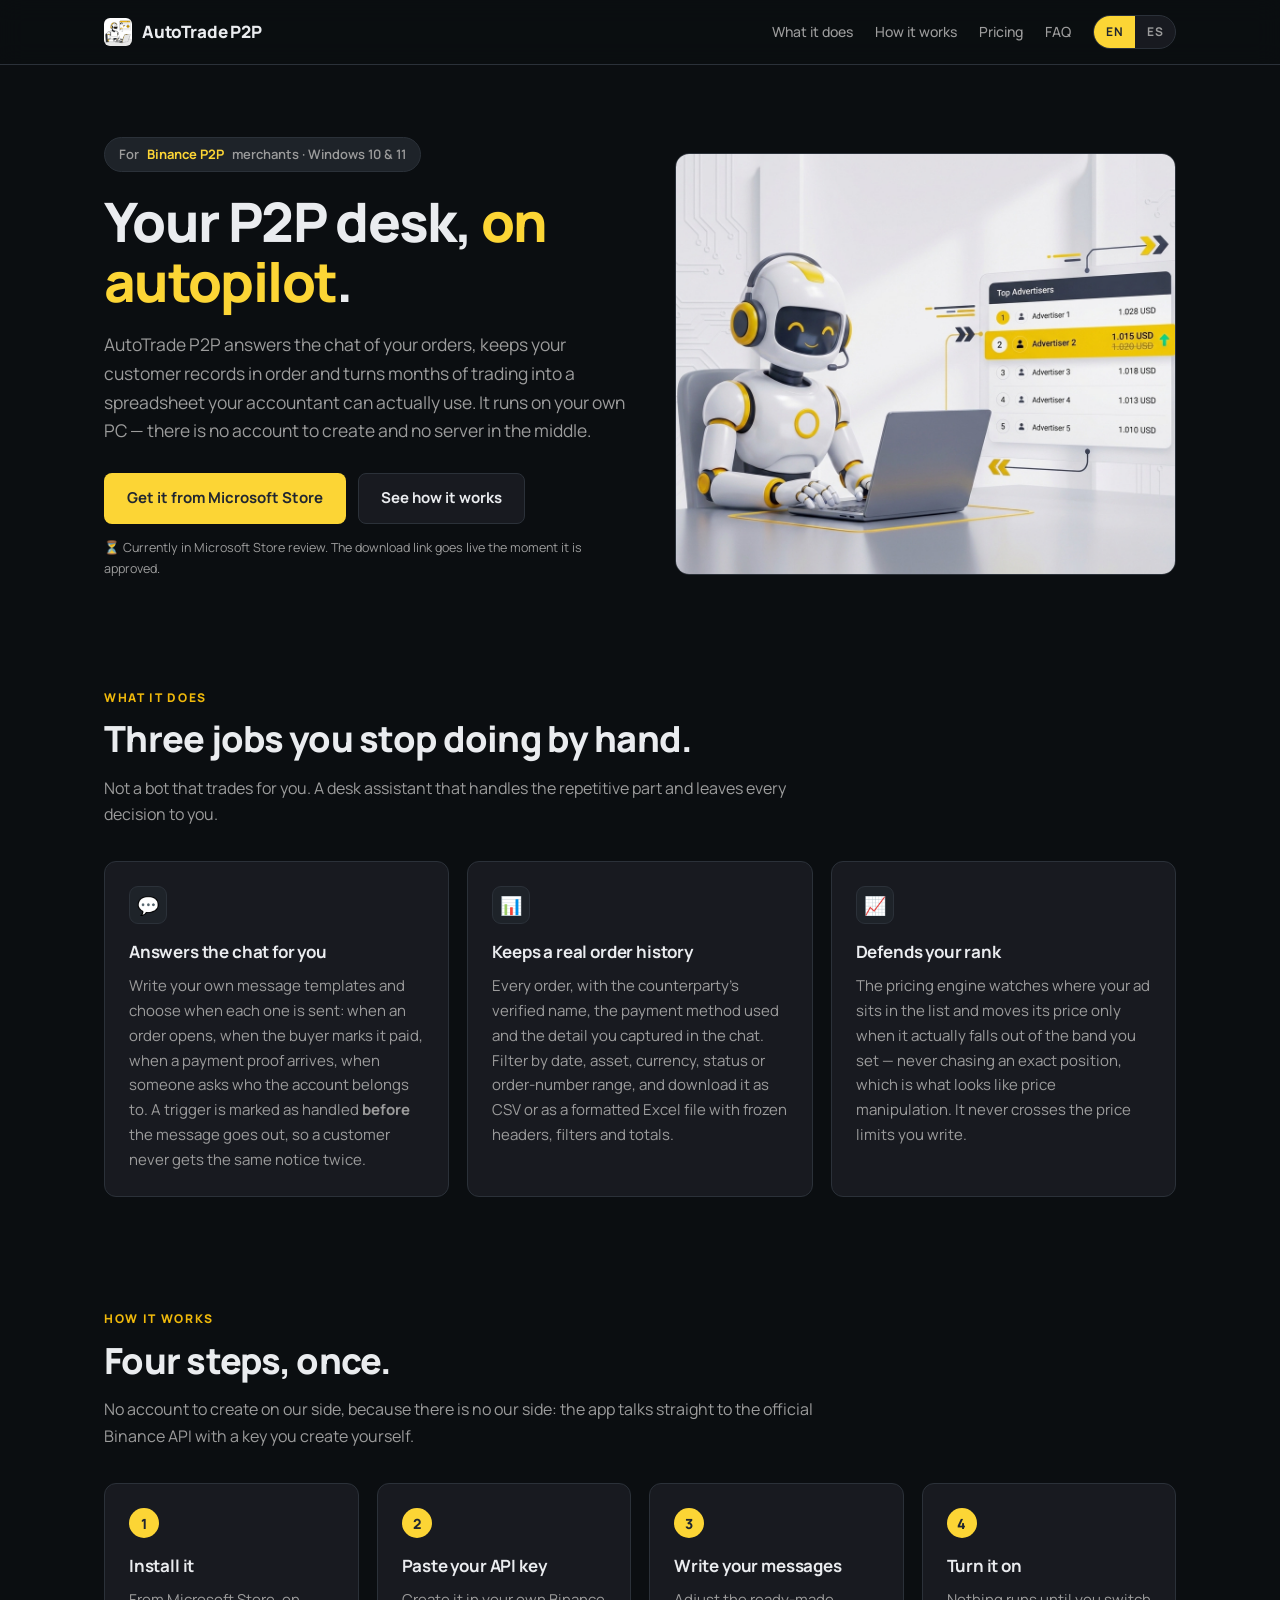
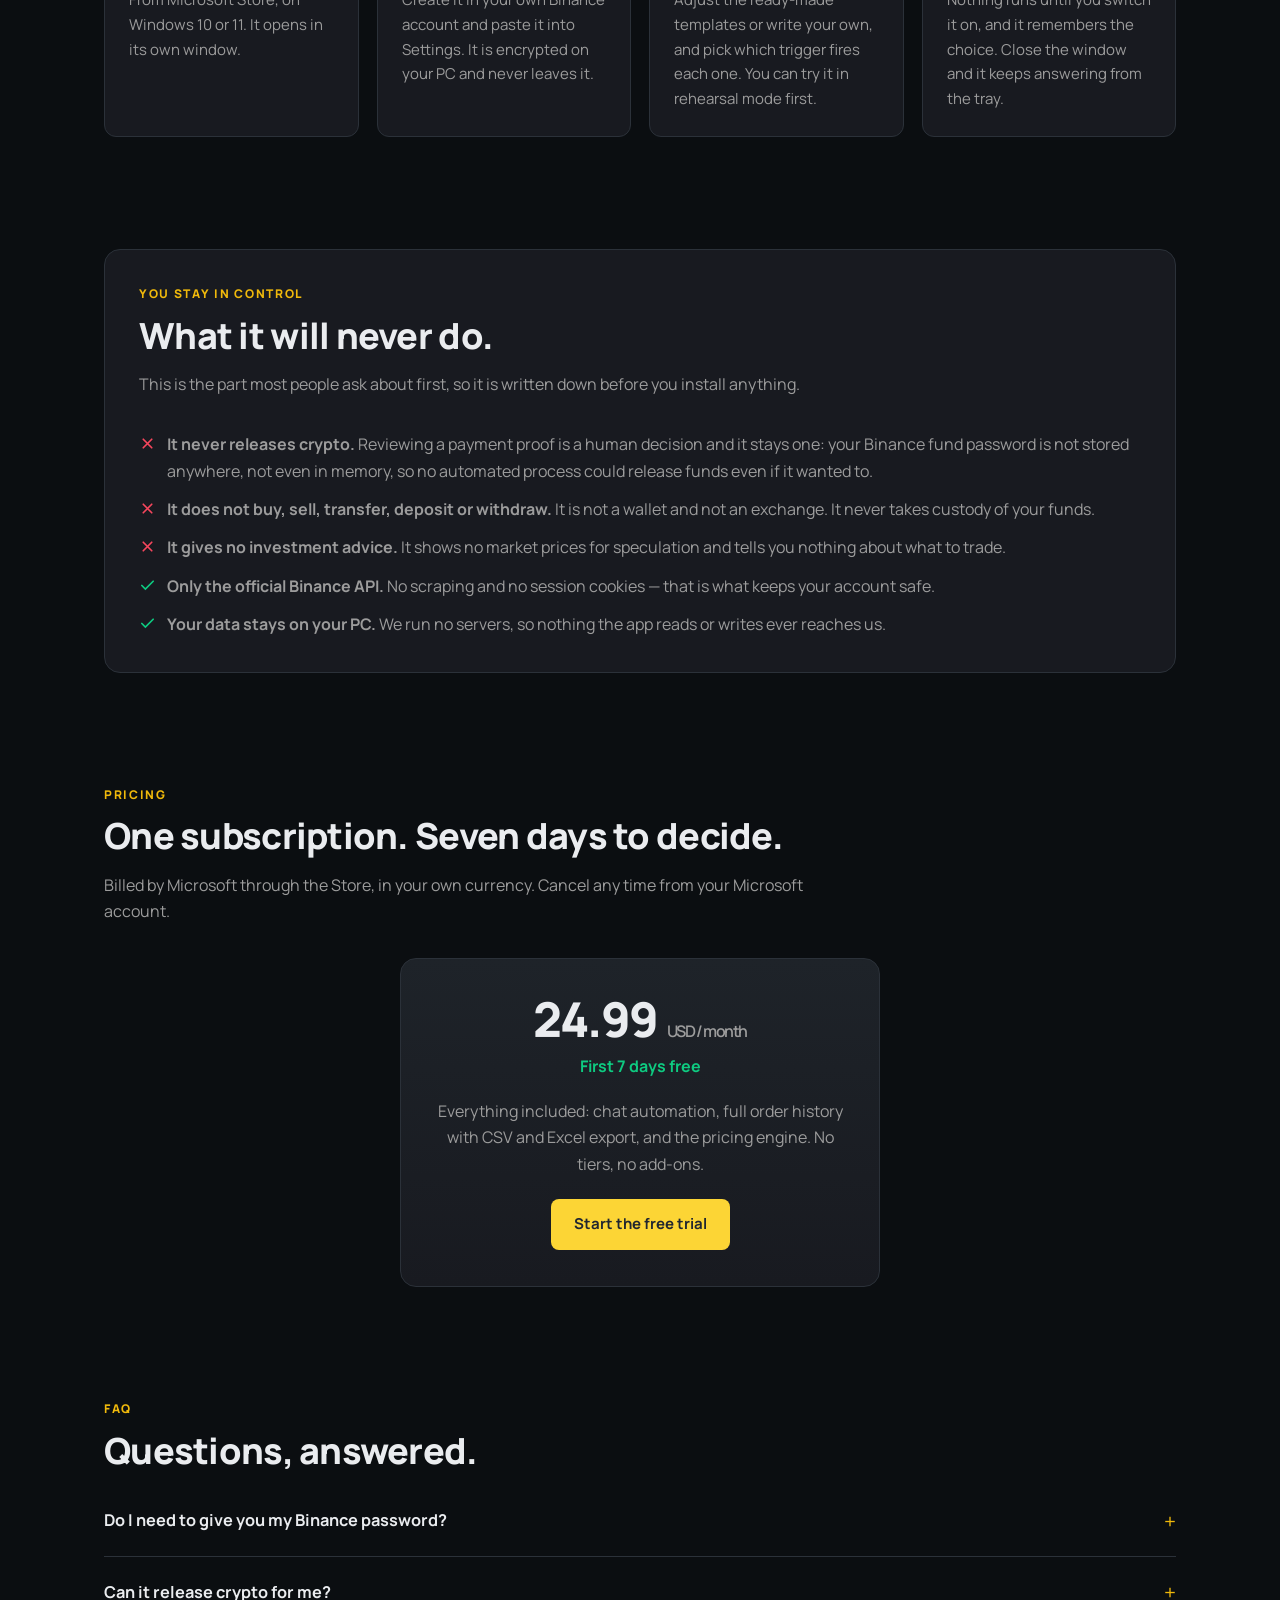
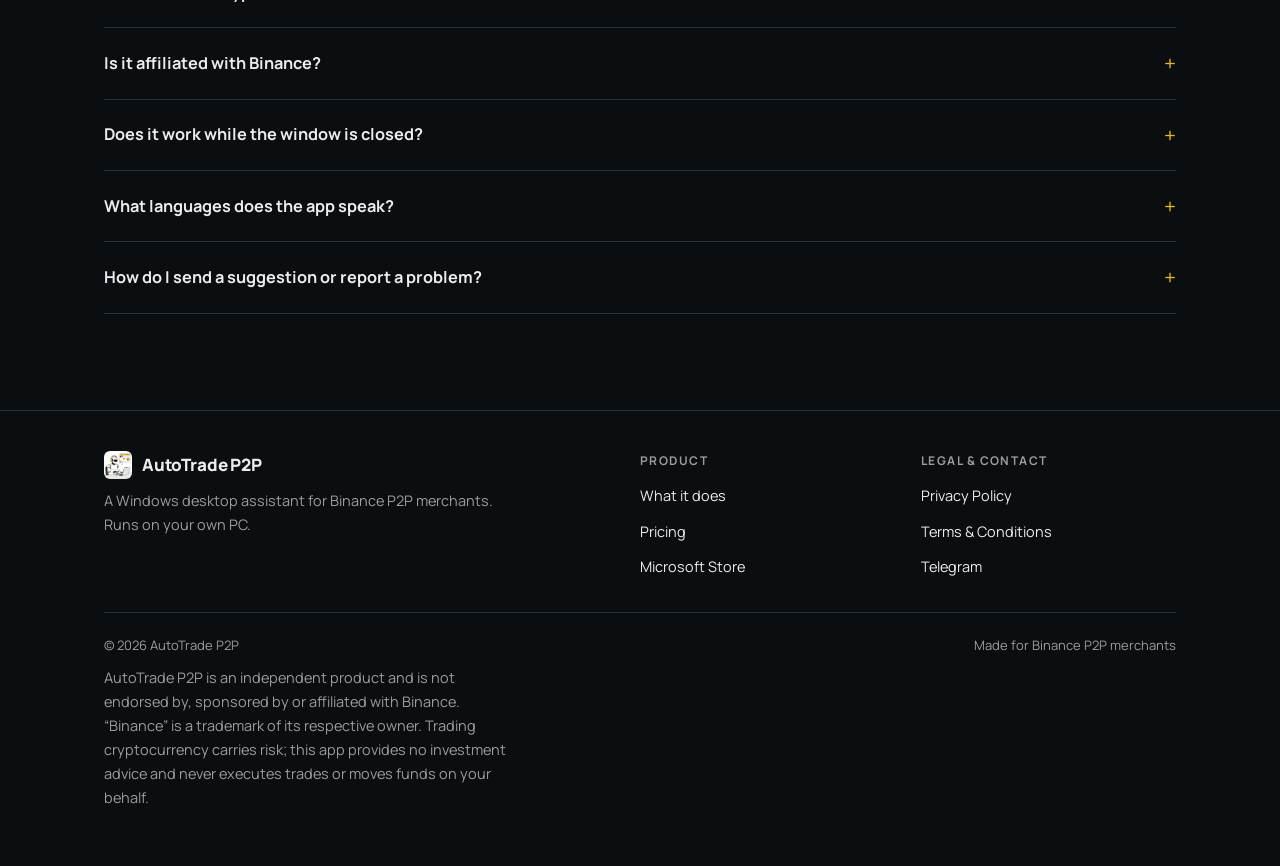
==== index.html @ de1cf9b0 "Fuera el nombre personal del duenio de la web Lo pidio literal: «en la parte inferior eliminar mi no" ====
<!DOCTYPE html>
<html lang="en">
<head>
<meta charset="utf-8">
<meta name="viewport" content="width=device-width, initial-scale=1">
<title>AutoTrade P2P — Answer your Binance P2P chat automatically</title>
<meta name="description" content="A Windows desktop assistant for Binance P2P merchants: replies to your order chat with your own templates, keeps an exportable order history and defends your rank in the ads list. Runs on your own PC.">
<meta name="author" content="AutoTrade P2P">
<link rel="icon" href="assets/icono.png">
<meta property="og:type" content="website">
<meta property="og:title" content="AutoTrade P2P — Your Binance P2P desk, on autopilot">
<meta property="og:description" content="Replies to your order chat, keeps your records in order and defends your rank. Runs entirely on your own PC.">
<meta property="og:image" content="https://autotradep2p.com/assets/hero.jpg">
<meta name="twitter:card" content="summary_large_image">
<link rel="preconnect" href="https://fonts.googleapis.com">
<link rel="preconnect" href="https://fonts.gstatic.com" crossorigin>
<link rel="stylesheet" href="https://fonts.googleapis.com/css2?family=Manrope:wght@400;500;600;700;800&display=swap">
<link rel="stylesheet" href="assets/styles.css">
</head>
<body>

<header class="cabecera">
  <div class="contenedor cabecera__fila">
    <a class="marca" href="./"><img src="assets/icono.png" alt="AutoTrade P2P">AutoTrade P2P</a>
    <nav class="cabecera__nav">
      <a href="#que-hace" data-en="What it does" data-es="Qué hace">What it does</a>
      <a href="#como-funciona" data-en="How it works" data-es="Cómo funciona">How it works</a>
      <a href="#precio" data-en="Pricing" data-es="Precio">Pricing</a>
      <a href="#faq">FAQ</a>
      <span class="idioma">
        <button type="button" data-idioma="en" aria-pressed="true">EN</button>
        <button type="button" data-idioma="es" aria-pressed="false">ES</button>
      </span>
    </nav>
  </div>
</header>

<main>

<!-- ------------------------------------------------------------------ portada -->
<section class="portada">
  <div class="contenedor portada__rejilla">
    <div>
      <span class="pastilla" data-en="For <b>Binance P2P</b> merchants · Windows 10 &amp; 11" data-es="Para comerciantes de <b>Binance P2P</b> · Windows 10 y 11">For <b>Binance P2P</b> merchants · Windows 10 &amp; 11</span>

      <h1 data-en="Your P2P desk, <em>on autopilot</em>." data-es="Tu mesa P2P, <em>en piloto automático</em>.">Your P2P desk, <em>on autopilot</em>.</h1>

      <p class="entradilla" data-en="AutoTrade P2P answers the chat of your orders, keeps your customer records in order and turns months of trading into a spreadsheet your accountant can actually use. It runs on your own PC — there is no account to create and no server in the middle." data-es="AutoTrade P2P responde el chat de tus órdenes, mantiene ordenados los datos de tus clientes y convierte meses de operaciones en una hoja de cálculo que tu contador puede usar de verdad. Funciona en tu propia PC: no hay cuenta que crear ni servidor de por medio.">AutoTrade P2P answers the chat of your orders, keeps your customer records in order and turns months of trading into a spreadsheet your accountant can actually use. It runs on your own PC — there is no account to create and no server in the middle.</p>

      <div class="acciones">
        <a class="boton boton--primario" href="https://apps.microsoft.com/detail/9PL6F67SSZV8">
          <span data-en="Get it from Microsoft Store" data-es="Consíguelo en Microsoft Store">Get it from Microsoft Store</span>
        </a>
        <a class="boton boton--fantasma" href="#como-funciona" data-en="See how it works" data-es="Ver cómo funciona">See how it works</a>
      </div>

      <!--
        AVISO TEMPORAL. Borrar ESTA línea en cuanto la app pase la certificación: hasta
        entonces el enlace de arriba devuelve un 404 y prometer una descarga que no existe es
        peor que decir la verdad.
      -->
      <p class="nota-boton" data-en="⏳ Currently in Microsoft Store review. The download link goes live the moment it is approved." data-es="⏳ Ahora mismo en revisión de Microsoft Store. El enlace de descarga funcionará en cuanto la aprueben.">⏳ Currently in Microsoft Store review. The download link goes live the moment it is approved.</p>
    </div>

    <!--
      `width` y `height` TIENEN que coincidir con el archivo (1066x896).
      Le dicen al navegador la proporcion antes de descargar la imagen, asi el texto no da un
      salto cuando termina de cargar. Si se cambia la imagen y no se cambian estos numeros,
      vuelve el salto — y si ademas falta `height: auto` en el CSS, la imagen sale estirada,
      que es lo que paso con la anterior.

      Es .jpg y no .png a proposito: la ilustracion venia en PNG de 1.073 KB y el PNG guarda
      cada pixel exacto, que aqui no sirve de nada porque es un render con degradados y sin
      transparencia (canal alfa medido: opaco entero). En JPEG de calidad 92 sin submuestreo
      de color pesa 159 KB — 6,7 veces menos — y comparando el peor bloque de 100x100 pixeles
      ampliado 4 veces no se distingue del original. Eso son casi 900 KB que un comerciante
      con datos moviles ya no descarga.

      Los dos idiomas apuntan al mismo archivo: esta ilustracion es casi toda visual y su
      poco texto esta en ingles. Cuando haya una version en espanol, se cambia solo
      `data-img-es` y el conmutador ya la recoge.
    -->
    <img class="portada__imagen" src="assets/hero.jpg"
         data-img-en="assets/hero.jpg" data-img-es="assets/hero.jpg"
         data-alt-en="A robot answering the order chat while the ad holds its rank in the advertisers list"
         data-alt-es="Un robot respondiendo el chat de las órdenes mientras el anuncio mantiene su puesto en la lista"
         alt="AutoTrade P2P" width="1066" height="896">
  </div>
</section>

<!------------------------------------------------------------------- qué hace -->
<section id="que-hace">
  <div class="contenedor">
    <p class="seccion__rotulo" data-en="What it does" data-es="Qué hace">What it does</p>
    <h2 data-en="Three jobs you stop doing by hand." data-es="Tres trabajos que dejas de hacer a mano.">Three jobs you stop doing by hand.</h2>
    <p class="seccion__intro" data-en="Not a bot that trades for you. A desk assistant that handles the repetitive part and leaves every decision to you." data-es="No es un bot que opere por ti. Es un asistente que se ocupa de la parte repetitiva y te deja a ti todas las decisiones.">Not a bot that trades for you. A desk assistant that handles the repetitive part and leaves every decision to you.</p>

    <div class="rejilla rejilla--3">
      <article class="tarjeta">
        <div class="tarjeta__icono">💬</div>
        <h3 data-en="Answers the chat for you" data-es="Responde el chat por ti">Answers the chat for you</h3>
        <p data-en="Write your own message templates and choose when each one is sent: when an order opens, when the buyer marks it paid, when a payment proof arrives, when someone asks who the account belongs to. A trigger is marked as handled <b>before</b> the message goes out, so a customer never gets the same notice twice." data-es="Escribe tus propias plantillas y elige cuándo se envía cada una: al abrirse una orden, cuando el comprador la marca como pagada, cuando llega un comprobante, cuando preguntan a nombre de quién está la cuenta. Un disparador se marca como atendido <b>antes</b> de que salga el mensaje, así que un cliente jamás recibe el mismo aviso dos veces.">Answers the chat for you</p>
      </article>

      <article class="tarjeta">
        <div class="tarjeta__icono">📊</div>
        <h3 data-en="Keeps a real order history" data-es="Guarda un historial de verdad">Keeps a real order history</h3>
        <p data-en="Every order, with the counterparty's verified name, the payment method used and the detail you captured in the chat. Filter by date, asset, currency, status or order-number range, and download it as CSV or as a formatted Excel file with frozen headers, filters and totals." data-es="Cada orden, con el nombre verificado de la contraparte, el método de pago usado y el dato que capturaste en el chat. Filtra por fecha, activo, moneda, estado o rango de número de orden, y descárgalo en CSV o en un Excel con encabezados fijos, filtros y totales.">Keeps a real order history</p>
      </article>

      <article class="tarjeta">
        <div class="tarjeta__icono">📈</div>
        <h3 data-en="Defends your rank" data-es="Defiende tu puesto">Defends your rank</h3>
        <p data-en="The pricing engine watches where your ad sits in the list and moves its price only when it actually falls out of the band you set — never chasing an exact position, which is what looks like price manipulation. It never crosses the price limits you write." data-es="El motor de precios vigila dónde está tu anuncio en la lista y mueve el precio solo cuando de verdad se sale de la banda que fijaste; nunca persigue un puesto exacto, que es lo que parece manipulación de precios. Y nunca cruza los límites que escribas.">Defends your rank</p>
      </article>
    </div>
  </div>
</section>

<!-------------------------------------------------------------- cómo funciona -->
<section id="como-funciona">
  <div class="contenedor">
    <p class="seccion__rotulo" data-en="How it works" data-es="Cómo funciona">How it works</p>
    <h2 data-en="Four steps, once." data-es="Cuatro pasos, una sola vez.">Four steps, once.</h2>
    <p class="seccion__intro" data-en="No account to create on our side, because there is no our side: the app talks straight to the official Binance API with a key you create yourself." data-es="No hay ninguna cuenta que crear en nuestro lado, porque no hay nuestro lado: la app habla directamente con la API oficial de Binance mediante una clave que creas tú.">No account to create on our side.</p>

    <div class="rejilla rejilla--4">
      <article class="tarjeta">
        <div class="paso__numero">1</div>
        <h3 data-en="Install it" data-es="Instálala">Install it</h3>
        <p data-en="From Microsoft Store, on Windows 10 or 11. It opens in its own window." data-es="Desde Microsoft Store, en Windows 10 u 11. Se abre en su propia ventana.">From Microsoft Store, on Windows 10 or 11.</p>
      </article>
      <article class="tarjeta">
        <div class="paso__numero">2</div>
        <h3 data-en="Paste your API key" data-es="Pega tu clave API">Paste your API key</h3>
        <p data-en="Create it in your own Binance account and paste it into Settings. It is encrypted on your PC and never leaves it." data-es="La creas en tu propia cuenta de Binance y la pegas en Configuración. Se cifra en tu PC y nunca sale de ahí.">Create it in your own Binance account.</p>
      </article>
      <article class="tarjeta">
        <div class="paso__numero">3</div>
        <h3 data-en="Write your messages" data-es="Escribe tus mensajes">Write your messages</h3>
        <p data-en="Adjust the ready-made templates or write your own, and pick which trigger fires each one. You can try it in rehearsal mode first." data-es="Ajusta las plantillas que vienen hechas o escribe las tuyas, y elige qué disparador lanza cada una. Puedes probarlo primero en modo ensayo.">Adjust the ready-made templates or write your own.</p>
      </article>
      <article class="tarjeta">
        <div class="paso__numero">4</div>
        <h3 data-en="Turn it on" data-es="Enciéndelo">Turn it on</h3>
        <p data-en="Nothing runs until you switch it on, and it remembers the choice. Close the window and it keeps answering from the tray." data-es="Nada se pone en marcha hasta que lo enciendes, y recuerda esa decisión. Cierra la ventana y sigue respondiendo desde la bandeja.">Nothing runs until you switch it on.</p>
      </article>
    </div>
  </div>
</section>

<!--------------------------------------------------------------- tú mandas -->
<section>
  <div class="contenedor">
    <div class="franja">
      <p class="seccion__rotulo" data-en="You stay in control" data-es="Tú mantienes el control">You stay in control</p>
      <h2 data-en="What it will never do." data-es="Lo que nunca va a hacer.">What it will never do.</h2>
      <p class="seccion__intro" data-en="This is the part most people ask about first, so it is written down before you install anything." data-es="Es lo que casi todo el mundo pregunta primero, así que está escrito antes de que instales nada.">This is the part most people ask about first.</p>

      <ul class="lista-limpia">
        <li><svg width="17" height="17" viewBox="0 0 24 24" fill="none" stroke="#f6465d" stroke-width="2.4" stroke-linecap="round"><path d="M18 6 6 18M6 6l12 12"/></svg><span data-en="<b>It never releases crypto.</b> Reviewing a payment proof is a human decision and it stays one: your Binance fund password is not stored anywhere, not even in memory, so no automated process could release funds even if it wanted to." data-es="<b>Nunca libera cripto.</b> Revisar un comprobante es una decisión humana y así se queda: tu contraseña de fondos de Binance no se guarda en ninguna parte, ni siquiera en memoria, así que ningún proceso automático podría liberar fondos aunque quisiera."><b>It never releases crypto.</b></span></li>
        <li><svg width="17" height="17" viewBox="0 0 24 24" fill="none" stroke="#f6465d" stroke-width="2.4" stroke-linecap="round"><path d="M18 6 6 18M6 6l12 12"/></svg><span data-en="<b>It does not buy, sell, transfer, deposit or withdraw.</b> It is not a wallet and not an exchange. It never takes custody of your funds." data-es="<b>No compra, no vende, no transfiere, no deposita ni retira.</b> No es un monedero ni un exchange. Nunca tiene la custodia de tus fondos."><b>It does not buy, sell or transfer.</b></span></li>
        <li><svg width="17" height="17" viewBox="0 0 24 24" fill="none" stroke="#f6465d" stroke-width="2.4" stroke-linecap="round"><path d="M18 6 6 18M6 6l12 12"/></svg><span data-en="<b>It gives no investment advice.</b> It shows no market prices for speculation and tells you nothing about what to trade." data-es="<b>No da consejos de inversión.</b> No enseña precios de mercado para especular ni te dice qué operar."><b>It gives no investment advice.</b></span></li>
        <li><svg width="17" height="17" viewBox="0 0 24 24" fill="none" stroke="#0ecb81" stroke-width="2.4" stroke-linecap="round"><path d="m20 6-11 11-5-5"/></svg><span data-en="<b>Only the official Binance API.</b> No scraping and no session cookies — that is what keeps your account safe." data-es="<b>Solo la API oficial de Binance.</b> Sin scraping y sin cookies de sesión: eso es lo que mantiene tu cuenta a salvo."><b>Only the official Binance API.</b></span></li>
        <li><svg width="17" height="17" viewBox="0 0 24 24" fill="none" stroke="#0ecb81" stroke-width="2.4" stroke-linecap="round"><path d="m20 6-11 11-5-5"/></svg><span data-en="<b>Your data stays on your PC.</b> We run no servers, so nothing the app reads or writes ever reaches us." data-es="<b>Tus datos se quedan en tu PC.</b> No operamos servidores, así que nada de lo que la app lee o escribe llega hasta nosotros."><b>Your data stays on your PC.</b></span></li>
      </ul>
    </div>
  </div>
</section>

<!------------------------------------------------------------------- precio -->
<section id="precio">
  <div class="contenedor">
    <p class="seccion__rotulo" data-en="Pricing" data-es="Precio">Pricing</p>
    <h2 data-en="One subscription. Seven days to decide." data-es="Una suscripción. Siete días para decidir.">One subscription. Seven days to decide.</h2>
    <p class="seccion__intro" data-en="Billed by Microsoft through the Store, in your own currency. Cancel any time from your Microsoft account." data-es="Lo cobra Microsoft a través de la Store, en tu propia moneda. Se cancela cuando quieras desde tu cuenta Microsoft.">Billed by Microsoft through the Store.</p>

    <div class="precio">
      <div class="precio__cifra">24.99 <span>USD / <span data-en="month" data-es="mes">month</span></span></div>
      <p class="precio__prueba" data-en="First 7 days free" data-es="Los primeros 7 días, gratis">First 7 days free</p>
      <p style="color:var(--texto-suave);margin:0 0 22px" data-en="Everything included: chat automation, full order history with CSV and Excel export, and the pricing engine. No tiers, no add-ons." data-es="Todo incluido: automatización del chat, historial completo con exportación a CSV y Excel, y el motor de precios. Sin planes ni extras.">Everything included.</p>
      <a class="boton boton--primario" href="https://apps.microsoft.com/detail/9PL6F67SSZV8" data-en="Start the free trial" data-es="Empezar la prueba gratis">Start the free trial</a>
    </div>
  </div>
</section>

<!---------------------------------------------------------------------- faq -->
<section id="faq">
  <div class="contenedor">
    <p class="seccion__rotulo">FAQ</p>
    <h2 data-en="Questions, answered." data-es="Preguntas, respondidas.">Questions, answered.</h2>

    <details>
      <summary data-en="Do I need to give you my Binance password?" data-es="¿Tengo que darte mi contraseña de Binance?">Do I need to give you my Binance password?</summary>
      <p data-en="No, and you should never give it to anyone. AutoTrade P2P uses an <b>API key</b> that you create yourself inside your own Binance account, with the permissions you choose. It is encrypted on your PC with Windows DPAPI and tied to your Windows account: copying the files to another computer does not let anyone read them." data-es="No, y no deberías dársela a nadie. AutoTrade P2P usa una <b>clave API</b> que creas tú dentro de tu propia cuenta de Binance, con los permisos que tú elijas. Se guarda cifrada en tu PC con Windows DPAPI y atada a tu cuenta de Windows: copiar los archivos a otra computadora no le sirve a nadie para leerlos.">No.</p>
    </details>

    <details>
      <summary data-en="Can it release crypto for me?" data-es="¿Puede liberar cripto por mí?">Can it release crypto for me?</summary>
      <p data-en="No, and that is deliberate. Checking that a payment really arrived is a judgement call, and the app is built so it cannot make it: your Binance fund password is never stored, so nothing automatic has what it would need." data-es="No, y es a propósito. Comprobar que un pago llegó de verdad es un juicio humano, y la app está hecha para no poder hacerlo: tu contraseña de fondos de Binance no se guarda nunca, así que nada automático tiene con qué.">No.</p>
    </details>

    <details>
      <summary data-en="Is it affiliated with Binance?" data-es="¿Tiene relación con Binance?">Is it affiliated with Binance?</summary>
      <p data-en="No. AutoTrade P2P is an independent product and is not endorsed by, sponsored by or affiliated with Binance. It simply uses Binance's official public API with your own key." data-es="No. AutoTrade P2P es un producto independiente y no está respaldado, patrocinado ni afiliado a Binance. Simplemente usa la API pública oficial de Binance con tu propia clave.">No.</p>
    </details>

    <details>
      <summary data-en="Does it work while the window is closed?" data-es="¿Funciona con la ventana cerrada?">Does it work while the window is closed?</summary>
      <p data-en="Yes. Closing the window sends it to the system tray and the engine keeps answering your order chat. To quit completely, right-click the tray icon and choose Exit." data-es="Sí. Al cerrar la ventana se va a la bandeja del sistema y el motor sigue respondiendo el chat de tus órdenes. Para cerrarla del todo, clic derecho en el icono de la bandeja y «Salir».">Yes.</p>
    </details>

    <details>
      <summary data-en="What languages does the app speak?" data-es="¿En qué idiomas está la app?">What languages does the app speak?</summary>
      <p data-en="Eight: English, Spanish, Portuguese, Chinese (Simplified), Hindi, Russian, French and German. It follows your Windows language and you can change it from the side menu." data-es="Ocho: inglés, español, portugués, chino simplificado, hindi, ruso, francés y alemán. Sigue el idioma de Windows y puedes cambiarlo desde el menú lateral.">Eight.</p>
    </details>

    <details>
      <summary data-en="How do I send a suggestion or report a problem?" data-es="¿Cómo mando una sugerencia o aviso de un problema?">How do I send a suggestion or report a problem?</summary>
      <p data-en="There is a <b>Suggestions</b> section in the app's side menu that writes the message for you and opens Telegram, where you can attach screenshots. Or write directly to <a href='https://t.me/AutoTradeP2P'>t.me/AutoTradeP2P</a>." data-es="Hay una sección de <b>Sugerencias</b> en el menú lateral de la app que te escribe el mensaje y abre Telegram, donde puedes adjuntar capturas. O escribe directamente a <a href='https://t.me/AutoTradeP2P'>t.me/AutoTradeP2P</a>.">Suggestions section in the app.</p>
    </details>
  </div>
</section>

</main>

<footer class="pie">
  <div class="contenedor">
    <div class="pie__rejilla">
      <div>
        <a class="marca" href="./"><img src="assets/icono.png" alt="">AutoTrade P2P</a>
        <p data-en="A Windows desktop assistant for Binance P2P merchants. Runs on your own PC." data-es="Un asistente de escritorio para comerciantes de Binance P2P. Funciona en tu propia PC.">A Windows desktop assistant for Binance P2P merchants.</p>
      </div>
      <div>
        <h4 data-en="Product" data-es="Producto">Product</h4>
        <ul>
          <li><a href="#que-hace" data-en="What it does" data-es="Qué hace">What it does</a></li>
          <li><a href="#precio" data-en="Pricing" data-es="Precio">Pricing</a></li>
          <li><a href="https://apps.microsoft.com/detail/9PL6F67SSZV8" data-en="Microsoft Store" data-es="Microsoft Store">Microsoft Store</a></li>
        </ul>
      </div>
      <div>
        <h4 data-en="Legal &amp; contact" data-es="Legal y contacto">Legal &amp; contact</h4>
        <ul>
          <li><a href="privacy.html" data-en="Privacy Policy" data-es="Política de privacidad">Privacy Policy</a></li>
          <li><a href="terms.html" data-en="Terms &amp; Conditions" data-es="Términos y condiciones">Terms &amp; Conditions</a></li>
          <li><a href="https://t.me/AutoTradeP2P">Telegram</a></li>
        </ul>
      </div>
    </div>

    <div class="pie__abajo">
      <span>© 2026 AutoTrade P2P</span>
      <span data-en="Made for Binance P2P merchants" data-es="Hecho para comerciantes de Binance P2P">Made for Binance P2P merchants</span>
    </div>

    <p class="pie__descargo" data-en="AutoTrade P2P is an independent product and is not endorsed by, sponsored by or affiliated with Binance. “Binance” is a trademark of its respective owner. Trading cryptocurrency carries risk; this app provides no investment advice and never executes trades or moves funds on your behalf." data-es="AutoTrade P2P es un producto independiente y no está respaldado, patrocinado ni afiliado a Binance. «Binance» es una marca de su respectivo propietario. Operar con criptomonedas conlleva riesgo; esta app no da consejos de inversión y nunca ejecuta operaciones ni mueve fondos por ti.">AutoTrade P2P is an independent product and is not affiliated with Binance.</p>
  </div>
</footer>

<script src="assets/idioma.js"></script>
</body>
</html>
---- assets/styles.css ----
/*
 * AutoTrade P2P — sitio web.
 *
 * La paleta NO es la de LocalClip: es la de la propia app, medida sobre el Portal del
 * Comerciante de Binance el 2026-08-11 y ya escrita en `packages/web/src/estilos.css`.
 * Un sitio que anuncia una herramienta de Binance P2P con otros colores parece de otro
 * producto, y lo primero que hace quien llega es comparar la web con las capturas.
 */
:root {
  --marco: #0b0e11;
  --superficie: #181a20;
  --superficie-2: #1e2329;
  --borde: #2b3139;
  --texto: #eaecef;
  --texto-suave: #9c9c9c;
  --amarillo: #fcd535;
  --amarillo-logo: #f0b90b;
  --sobre-amarillo: #202630;
  --verde: #0ecb81;
  --rojo: #f6465d;
  --ancho: 1120px;
}

* { box-sizing: border-box; }

html { scroll-behavior: smooth; }

body {
  margin: 0;
  background: var(--marco);
  color: var(--texto);
  font-family: Manrope, 'Segoe UI', system-ui, -apple-system, sans-serif;
  font-size: 16px;
  line-height: 1.65;
  -webkit-font-smoothing: antialiased;
}

a { color: var(--amarillo-logo); text-decoration: none; }
a:hover { text-decoration: underline; }

.contenedor { width: 100%; max-width: var(--ancho); margin: 0 auto; padding: 0 24px; }

/* ------------------------------------------------------------------ cabecera */

.cabecera {
  position: sticky;
  top: 0;
  z-index: 50;
  background: rgba(11, 14, 17, 0.86);
  backdrop-filter: blur(12px);
  border-bottom: 1px solid var(--borde);
}
.cabecera__fila {
  display: flex;
  align-items: center;
  gap: 16px;
  height: 64px;
}
.marca {
  display: flex;
  align-items: center;
  gap: 10px;
  font-weight: 800;
  font-size: 17px;
  color: var(--texto);
  letter-spacing: -0.01em;
}
.marca:hover { text-decoration: none; }
.marca img { width: 28px; height: 28px; border-radius: 6px; }
.cabecera__nav { margin-left: auto; display: flex; align-items: center; gap: 22px; }
.cabecera__nav a { color: var(--texto-suave); font-size: 14px; font-weight: 500; }
.cabecera__nav a:hover { color: var(--texto); text-decoration: none; }

/* El conmutador de idioma: dos mitades de una sola pastilla, como en LocalClip. */
.idioma {
  display: inline-flex;
  border: 1px solid var(--borde);
  border-radius: 999px;
  overflow: hidden;
  background: var(--superficie);
}
.idioma button {
  appearance: none;
  border: 0;
  background: none;
  color: var(--texto-suave);
  font: inherit;
  font-size: 12px;
  font-weight: 700;
  letter-spacing: 0.04em;
  padding: 6px 12px;
  cursor: pointer;
}
.idioma button[aria-pressed='true'] { background: var(--amarillo); color: var(--sobre-amarillo); }

/* ------------------------------------------------------------------- portada */

.portada { padding: 72px 0 40px; }
.portada__rejilla { display: grid; gap: 44px; align-items: center; }
@media (min-width: 900px) { .portada__rejilla { grid-template-columns: 1.05fr 1fr; } }

.pastilla {
  display: inline-flex;
  align-items: center;
  gap: 8px;
  background: var(--superficie-2);
  border: 1px solid var(--borde);
  color: var(--texto-suave);
  font-size: 13px;
  font-weight: 600;
  padding: 6px 14px;
  border-radius: 999px;
  margin-bottom: 20px;
}
.pastilla b { color: var(--amarillo); font-weight: 700; }

h1 {
  font-size: clamp(2.1rem, 5vw, 3.4rem);
  line-height: 1.1;
  letter-spacing: -0.03em;
  margin: 0 0 18px;
  font-weight: 800;
}
h1 em { font-style: normal; color: var(--amarillo); }

.entradilla { font-size: 1.09rem; color: var(--texto-suave); margin: 0 0 28px; max-width: 34rem; }

.acciones { display: flex; flex-wrap: wrap; gap: 12px; align-items: center; }

.boton {
  display: inline-flex;
  align-items: center;
  gap: 9px;
  border-radius: 8px;
  padding: 12px 22px;
  font-weight: 700;
  font-size: 15px;
  border: 1px solid transparent;
  cursor: pointer;
}
.boton:hover { text-decoration: none; }
.boton--primario { background: var(--amarillo); color: var(--sobre-amarillo); }
.boton--primario:hover { background: var(--amarillo-logo); }
.boton--fantasma { border-color: var(--borde); color: var(--texto); background: var(--superficie); }
.boton--fantasma:hover { border-color: var(--texto-suave); }

.nota-boton { font-size: 12.5px; color: var(--texto-suave); margin-top: 14px; }

/*
 * `height: auto` NO es opcional aqui, y su ausencia fue un fallo real.
 *
 * El <img> lleva `width="1376" height="768"` como atributos -que estan bien puestos: le
 * dicen al navegador la proporcion antes de descargar la imagen y evitan que el texto salte
 * al cargar-. Pero con `width: 100%` y SIN `height: auto`, ese atributo `height` sigue
 * mandando: la imagen se pintaba con el ancho de la columna y 768 px de alto fijos.
 *
 * Medido sobre la web publicada el 2026-08-19: proporcion original 1.79, proporcion pintada
 * **0.30**. Estirada en vertical a mas del quintuple. El dueno lo describio como «sale
 * aplastada horizontalmente», que es exactamente como se ve un estiron vertical.
 *
 * `object-fit` no salvaba nada porque por defecto es `fill`, que deforma sin avisar.
 */
.portada__imagen {
  width: 100%;
  height: auto;
  border-radius: 14px;
  border: 1px solid var(--borde);
  display: block;
  background: #fff;
}

/* ------------------------------------------------------------------ secciones */

section { padding: 56px 0; }
.seccion__rotulo {
  font-size: 12px;
  font-weight: 800;
  letter-spacing: 0.14em;
  text-transform: uppercase;
  color: var(--amarillo-logo);
  margin: 0 0 10px;
}
h2 {
  font-size: clamp(1.6rem, 3.4vw, 2.25rem);
  line-height: 1.2;
  letter-spacing: -0.02em;
  margin: 0 0 14px;
  font-weight: 800;
}
.seccion__intro { color: var(--texto-suave); max-width: 46rem; margin: 0 0 34px; }

.rejilla { display: grid; gap: 18px; }
@media (min-width: 700px) { .rejilla--2 { grid-template-columns: repeat(2, 1fr); } }
@media (min-width: 860px) { .rejilla--3 { grid-template-columns: repeat(3, 1fr); } }
@media (min-width: 860px) { .rejilla--4 { grid-template-columns: repeat(4, 1fr); } }

.tarjeta {
  background: var(--superficie);
  border: 1px solid var(--borde);
  border-radius: 12px;
  padding: 24px;
}
.tarjeta h3 { margin: 0 0 8px; font-size: 1.06rem; font-weight: 700; letter-spacing: -0.01em; }
.tarjeta p { margin: 0; color: var(--texto-suave); font-size: 15px; }
.tarjeta__icono {
  width: 38px;
  height: 38px;
  display: grid;
  place-items: center;
  border-radius: 9px;
  background: var(--superficie-2);
  border: 1px solid var(--borde);
  margin-bottom: 14px;
  font-size: 18px;
}

.paso__numero {
  width: 30px;
  height: 30px;
  border-radius: 999px;
  background: var(--amarillo);
  color: var(--sobre-amarillo);
  display: grid;
  place-items: center;
  font-weight: 800;
  font-size: 14px;
  margin-bottom: 14px;
}

/* Franja de límites: lo que la app NO hace. Va en su propio bloque a propósito. */
.franja {
  background: var(--superficie);
  border: 1px solid var(--borde);
  border-radius: 16px;
  padding: 34px;
}
.lista-limpia { list-style: none; margin: 0; padding: 0; display: grid; gap: 12px; }
.lista-limpia li { display: flex; gap: 11px; align-items: flex-start; color: var(--texto-suave); }
.lista-limpia svg { flex: none; margin-top: 4px; }

/* --------------------------------------------------------------------- precio */

.precio {
  background: linear-gradient(180deg, var(--superficie-2), var(--superficie));
  border: 1px solid var(--borde);
  border-radius: 16px;
  padding: 36px;
  text-align: center;
  max-width: 30rem;
  margin: 0 auto;
}
.precio__cifra { font-size: 3rem; font-weight: 800; letter-spacing: -0.03em; line-height: 1; }
.precio__cifra span { font-size: 1rem; font-weight: 600; color: var(--texto-suave); }
.precio__prueba { color: var(--verde); font-weight: 700; margin: 10px 0 18px; }

/* ------------------------------------------------------------------------ faq */

details {
  border-bottom: 1px solid var(--borde);
  padding: 18px 0;
}
details summary {
  cursor: pointer;
  font-weight: 700;
  font-size: 1.02rem;
  list-style: none;
  display: flex;
  justify-content: space-between;
  gap: 16px;
  align-items: center;
}
details summary::-webkit-details-marker { display: none; }
details summary::after { content: '+'; color: var(--amarillo-logo); font-size: 1.3rem; font-weight: 400; }
details[open] summary::after { content: '−'; }
details p { color: var(--texto-suave); margin: 12px 0 0; font-size: 15px; }

/* ---------------------------------------------------------------------- legal */

.legal { padding: 48px 0 16px; }
.legal h1 { font-size: clamp(1.8rem, 4vw, 2.5rem); margin-bottom: 6px; }
.legal__fecha { color: var(--texto-suave); font-size: 14px; margin: 0 0 32px; }
.legal h2 { font-size: 1.22rem; margin: 34px 0 10px; }
.legal p, .legal li { color: #c9cdd3; }
.legal ul { padding-left: 20px; }
.legal li { margin-bottom: 8px; }
.legal__volver { color: var(--texto-suave); font-size: 14px; display: inline-block; margin-bottom: 24px; }
.legal__aviso {
  background: var(--superficie);
  border: 1px solid var(--borde);
  border-left: 3px solid var(--amarillo);
  border-radius: 8px;
  padding: 16px 20px;
  margin: 24px 0;
}
.legal__aviso p { margin: 0; }

/* ------------------------------------------------------------------------ pie */

.pie { border-top: 1px solid var(--borde); padding: 40px 0 56px; margin-top: 40px; }
.pie__rejilla { display: grid; gap: 26px; }
@media (min-width: 760px) { .pie__rejilla { grid-template-columns: 2fr 1fr 1fr; } }
.pie p { color: var(--texto-suave); font-size: 14.5px; margin: 10px 0 0; max-width: 26rem; }
.pie h4 { font-size: 12px; text-transform: uppercase; letter-spacing: 0.12em; color: var(--texto-suave); margin: 0 0 12px; }
.pie ul { list-style: none; margin: 0; padding: 0; display: grid; gap: 9px; }
.pie ul a { color: var(--texto); font-size: 14.5px; }
.pie__abajo {
  border-top: 1px solid var(--borde);
  margin-top: 32px;
  padding-top: 22px;
  color: var(--texto-suave);
  font-size: 13px;
  display: flex;
  flex-wrap: wrap;
  gap: 10px;
  justify-content: space-between;
}

/*
 * El descargo de Binance va en el pie y en cuerpo pequeño, pero NO escondido: esta app usa
 * la API de Binance y no tiene ninguna relacion con Binance. Decirlo evita que alguien crea
 * que compra un producto oficial.
 */
.pie__descargo { color: #6d7580; font-size: 12.5px; max-width: 46rem; margin-top: 14px; }

/*
 * Pantallas estrechas: se van los enlaces de seccion, se queda lo que hace falta.
 *
 * Medido en el panel a 559 px: «What it does» se partia en dos lineas y el conmutador EN/ES
 * quedaba cortado por el borde. Los enlaces del menu son atajos a secciones que estan justo
 * debajo -se llega bajando-, pero el conmutador de idioma no tiene sustituto: si no cabe, el
 * visitante que no lee ingles no tiene forma de cambiarlo.
 */
@media (max-width: 720px) {
  .cabecera__nav a { display: none; }
  .marca { font-size: 15px; }
  .marca img { width: 24px; height: 24px; }
  .contenedor { padding: 0 18px; }
  .portada { padding: 44px 0 24px; }
  .franja, .precio { padding: 24px; }
  .tarjeta { padding: 20px; }
}
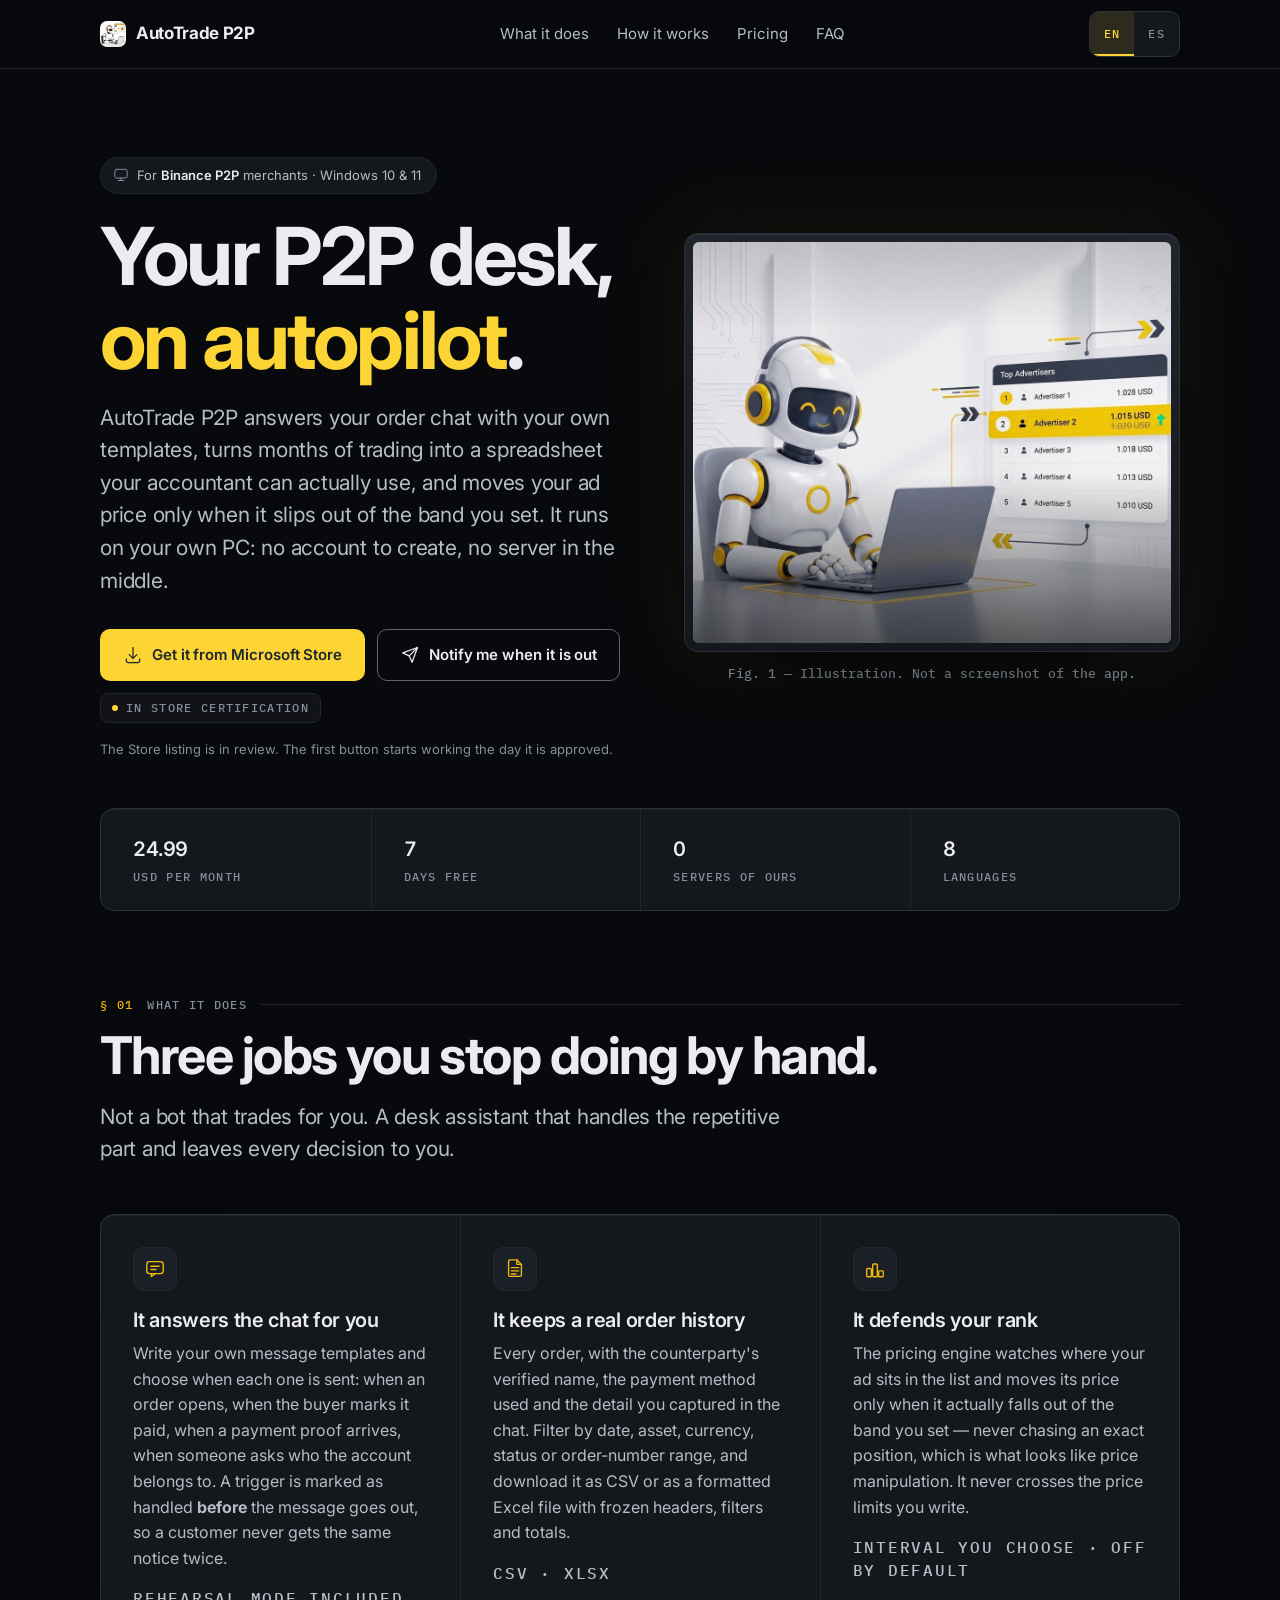
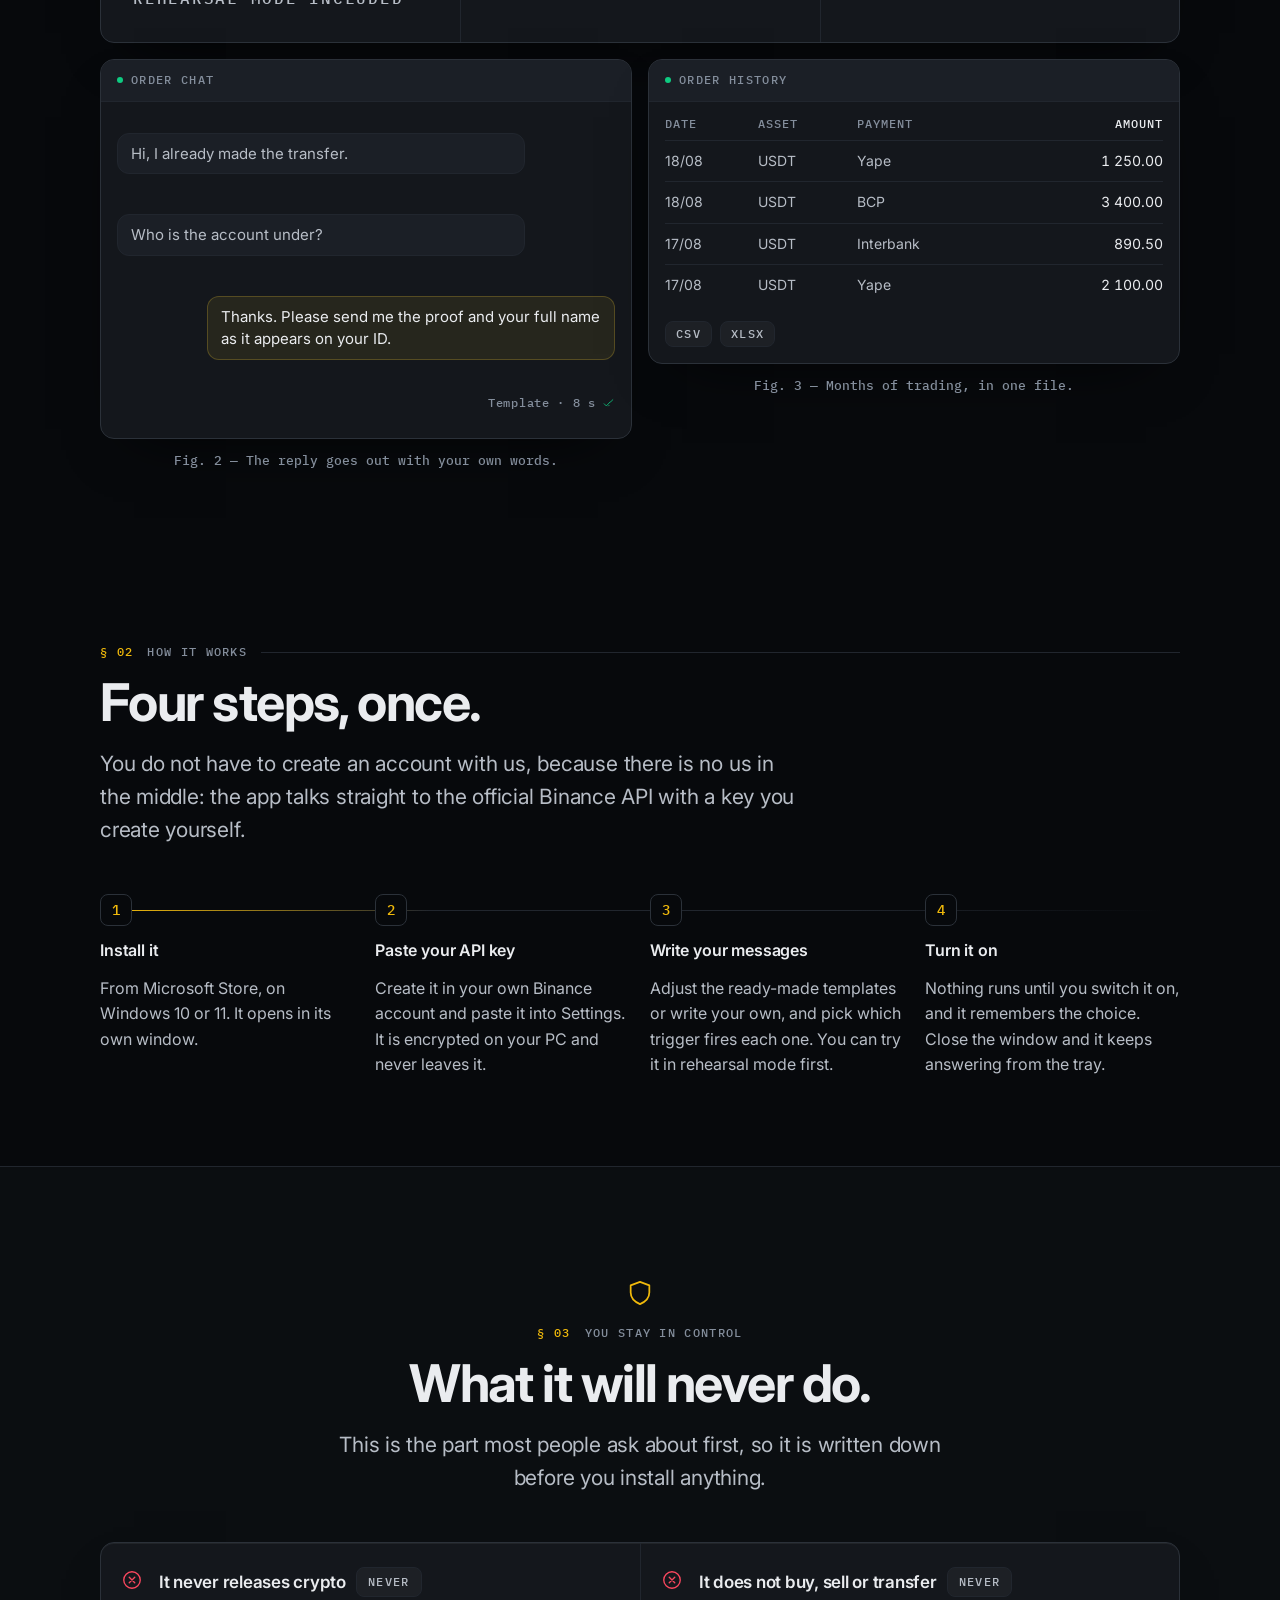
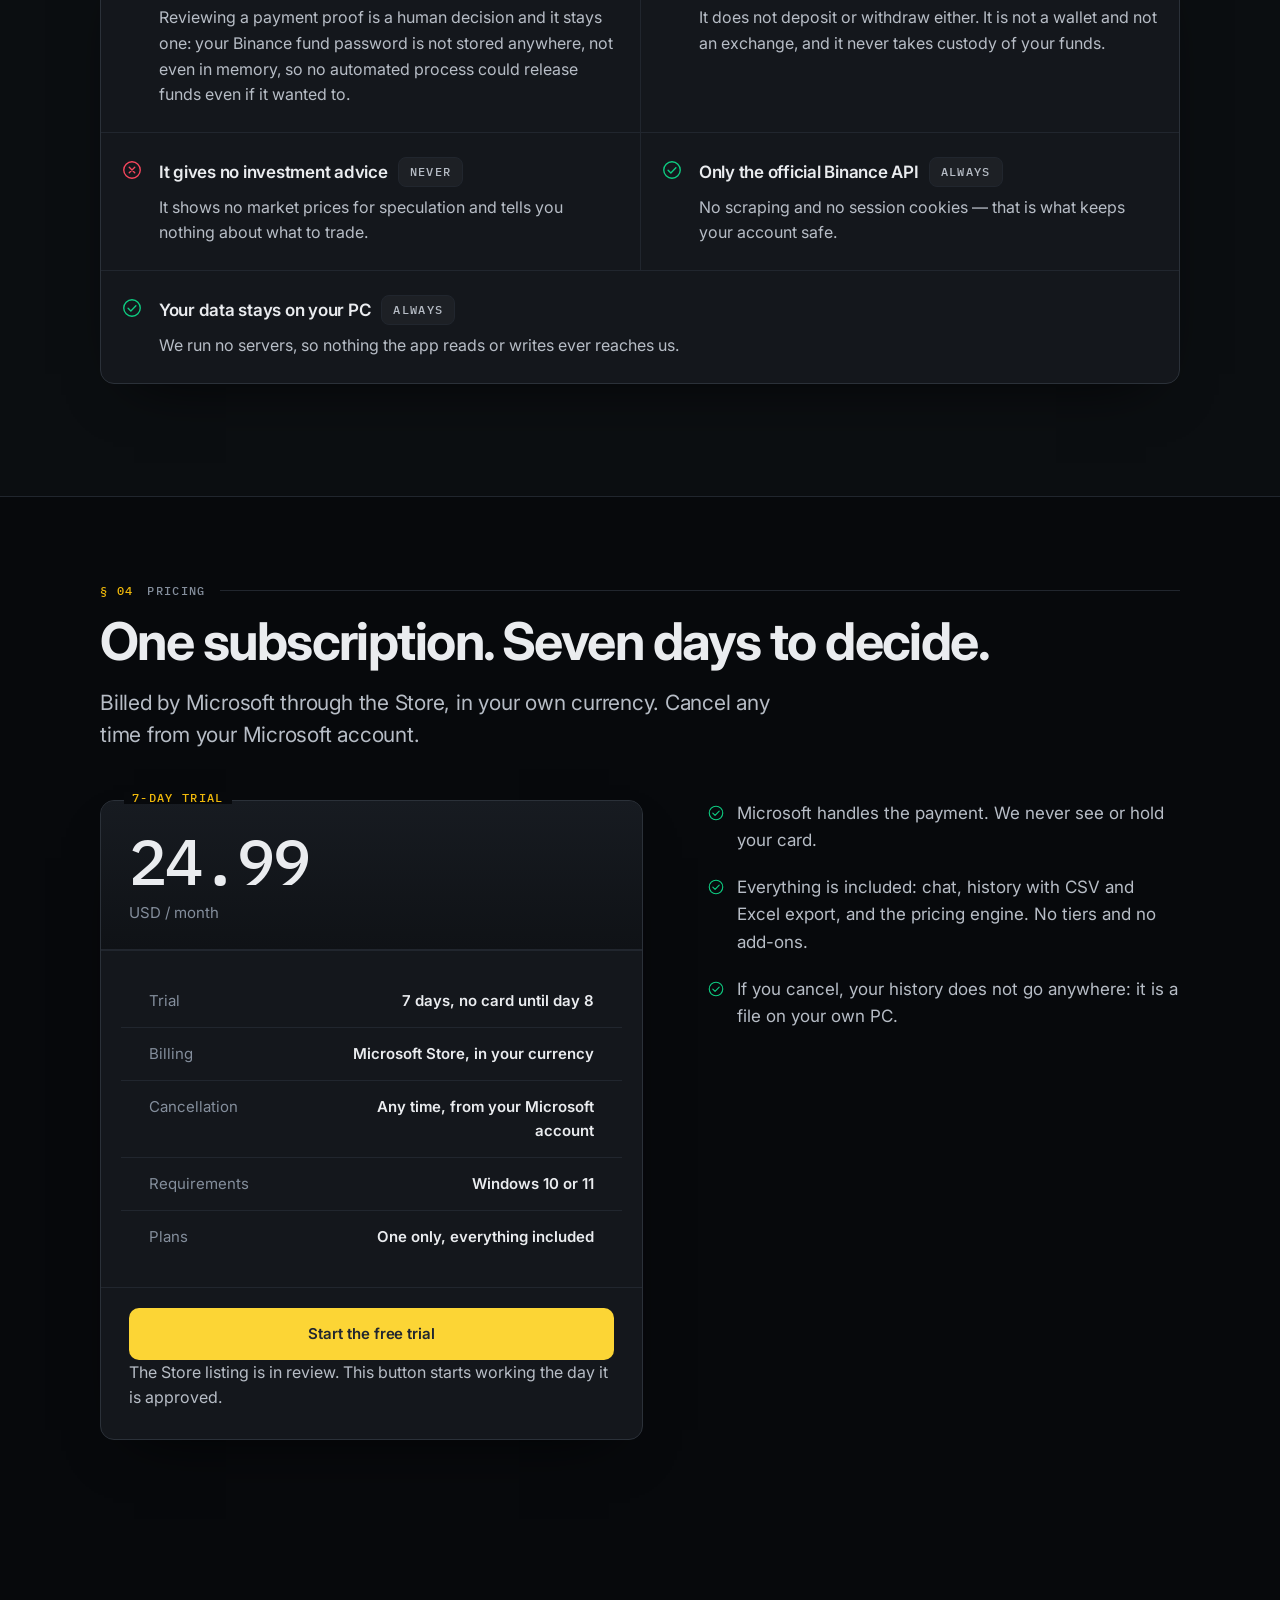
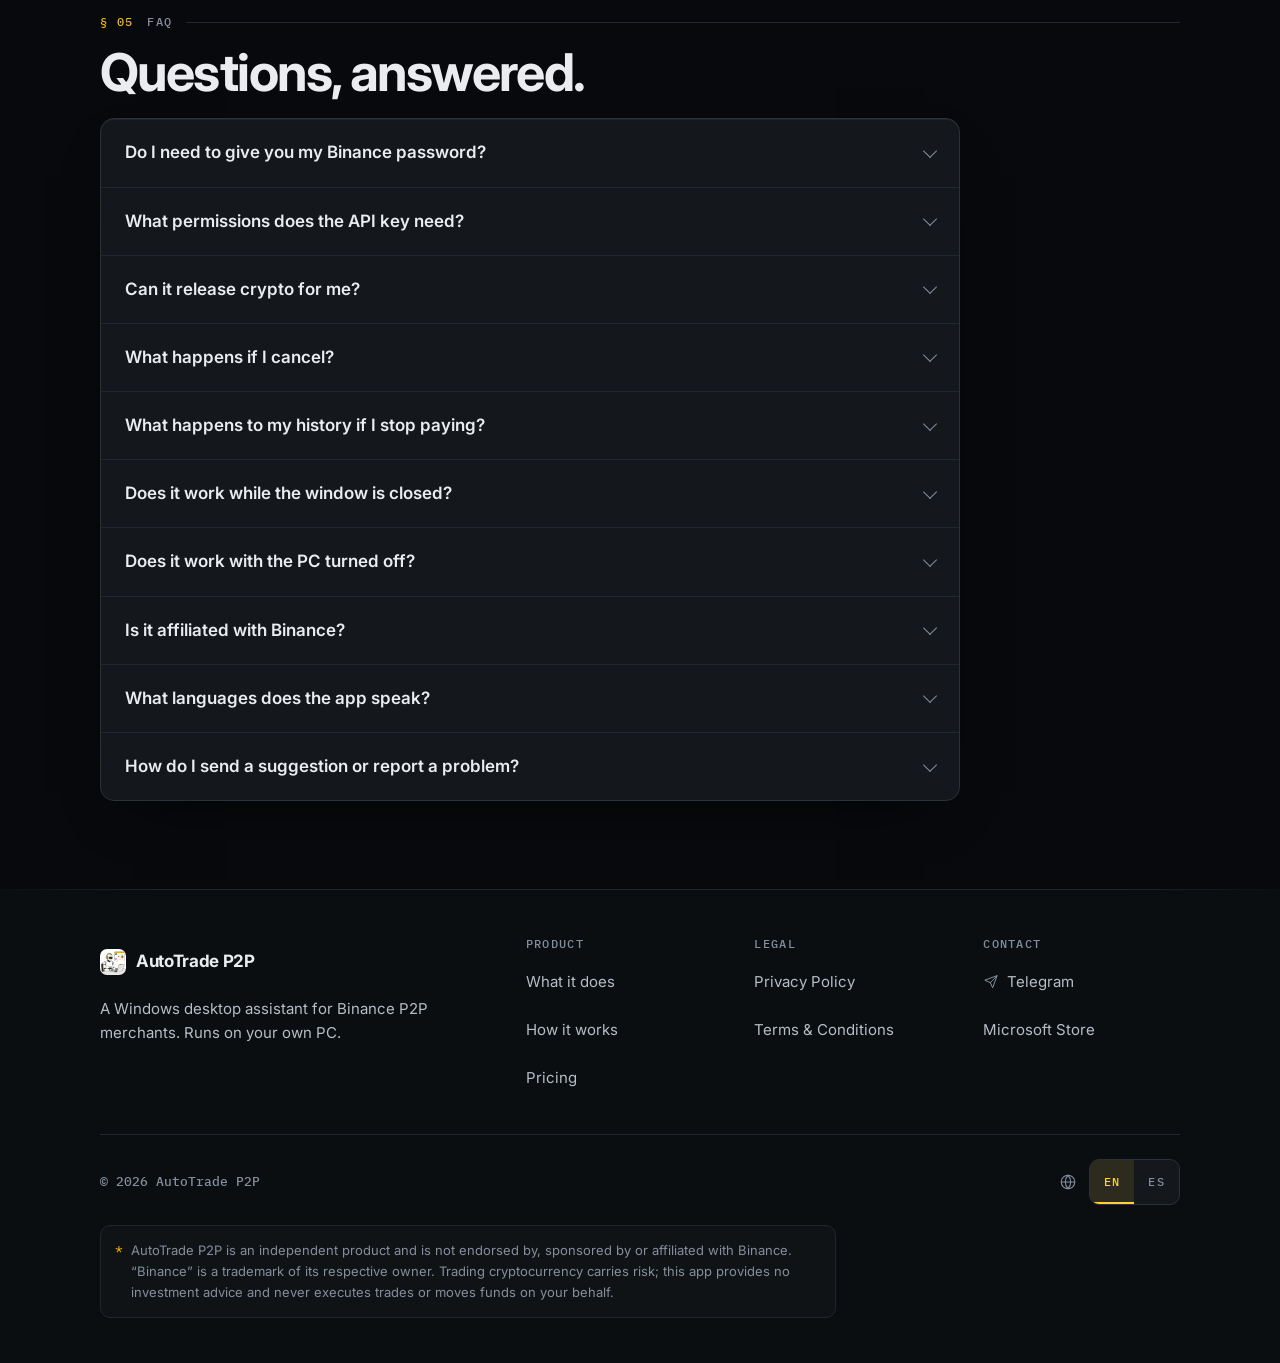
==== commit aba94560: "Rediseno «Mesa de Control»: premium, sin un solo emoji El dueno pidio tres cosas: «el diseno de la p" ====
--- a/index.html
+++ b/index.html
@@ -3,258 +3,438 @@
 <head>
 <meta charset="utf-8">
 <meta name="viewport" content="width=device-width, initial-scale=1">
-<title>AutoTrade P2P — Answer your Binance P2P chat automatically</title>
-<meta name="description" content="A Windows desktop assistant for Binance P2P merchants: replies to your order chat with your own templates, keeps an exportable order history and defends your rank in the ads list. Runs on your own PC.">
+<title data-en="AutoTrade P2P — Your Binance P2P desk, on autopilot" data-es="AutoTrade P2P — Comercio en Binance P2P, en automático">AutoTrade P2P — Your Binance P2P desk, on autopilot</title>
+<!--
+  Los <meta> se quedan en INGLÉS y no llevan data-en / data-es. No es un olvido:
+  `idioma.js` solo escribe `innerHTML`, y en un <meta> eso no hace nada porque el
+  texto vive en el atributo `content`. Además es lo correcto: los rastreadores no
+  pulsan el conmutador, y el idioma por defecto del sitio es el inglés.
+-->
+<meta name="description" content="A Windows desktop assistant for Binance P2P merchants: replies to your order chat with your own templates, keeps an exportable order history and defends your price in the ads list. Runs on your own PC — no account, no server.">
 <meta name="author" content="AutoTrade P2P">
 <link rel="icon" href="assets/icono.png">
 <meta property="og:type" content="website">
 <meta property="og:title" content="AutoTrade P2P — Your Binance P2P desk, on autopilot">
-<meta property="og:description" content="Replies to your order chat, keeps your records in order and defends your rank. Runs entirely on your own PC.">
+<meta property="og:description" content="Answers your order chat with your own templates, keeps an exportable history of every trade and defends your price in the ads ranking. Runs entirely on your own PC.">
 <meta property="og:image" content="https://autotradep2p.com/assets/hero.jpg">
 <meta name="twitter:card" content="summary_large_image">
 <link rel="preconnect" href="https://fonts.googleapis.com">
 <link rel="preconnect" href="https://fonts.gstatic.com" crossorigin>
-<link rel="stylesheet" href="https://fonts.googleapis.com/css2?family=Manrope:wght@400;500;600;700;800&display=swap">
+<!--
+  DOS familias y DOS ficheros, ni uno más. Inter en variable 400..700 cubre cuerpo,
+  botones y titulares con una sola descarga; IBM Plex Mono va con UN solo corte (500)
+  porque en Google Fonts no es variable y cada peso es un fichero aparte. Cada peso
+  que se añada aquí es peso de descarga en el móvil de alguien con datos contados.
+-->
+<link rel="stylesheet" href="https://fonts.googleapis.com/css2?family=IBM+Plex+Mono:wght@500&family=Inter:wght@400..700&display=swap">
 <link rel="stylesheet" href="assets/styles.css">
 </head>
 <body>
 
 <header class="cabecera">
   <div class="contenedor cabecera__fila">
-    <a class="marca" href="./"><img src="assets/icono.png" alt="AutoTrade P2P">AutoTrade P2P</a>
+    <a class="marca" href="./"><img src="assets/icono.png" alt="AutoTrade P2P" width="26" height="26">AutoTrade P2P</a>
     <nav class="cabecera__nav">
       <a href="#que-hace" data-en="What it does" data-es="Qué hace">What it does</a>
       <a href="#como-funciona" data-en="How it works" data-es="Cómo funciona">How it works</a>
       <a href="#precio" data-en="Pricing" data-es="Precio">Pricing</a>
       <a href="#faq">FAQ</a>
-      <span class="idioma">
-        <button type="button" data-idioma="en" aria-pressed="true">EN</button>
-        <button type="button" data-idioma="es" aria-pressed="false">ES</button>
-      </span>
     </nav>
+    <span class="idioma">
+      <button type="button" data-idioma="en" aria-pressed="true">EN</button>
+      <button type="button" data-idioma="es" aria-pressed="false">ES</button>
+    </span>
   </div>
 </header>
 
 <main>
 
-<!-- ------------------------------------------------------------------ portada -->
+<!-- ================================================================== portada -->
 <section class="portada">
-  <div class="contenedor portada__rejilla">
-    <div>
-      <span class="pastilla" data-en="For <b>Binance P2P</b> merchants · Windows 10 &amp; 11" data-es="Para comerciantes de <b>Binance P2P</b> · Windows 10 y 11">For <b>Binance P2P</b> merchants · Windows 10 &amp; 11</span>
-
-      <h1 data-en="Your P2P desk, <em>on autopilot</em>." data-es="Tu mesa P2P, <em>en piloto automático</em>.">Your P2P desk, <em>on autopilot</em>.</h1>
-
-      <p class="entradilla" data-en="AutoTrade P2P answers the chat of your orders, keeps your customer records in order and turns months of trading into a spreadsheet your accountant can actually use. It runs on your own PC — there is no account to create and no server in the middle." data-es="AutoTrade P2P responde el chat de tus órdenes, mantiene ordenados los datos de tus clientes y convierte meses de operaciones en una hoja de cálculo que tu contador puede usar de verdad. Funciona en tu propia PC: no hay cuenta que crear ni servidor de por medio.">AutoTrade P2P answers the chat of your orders, keeps your customer records in order and turns months of trading into a spreadsheet your accountant can actually use. It runs on your own PC — there is no account to create and no server in the middle.</p>
-
-      <div class="acciones">
-        <a class="boton boton--primario" href="https://apps.microsoft.com/detail/9PL6F67SSZV8">
-          <span data-en="Get it from Microsoft Store" data-es="Consíguelo en Microsoft Store">Get it from Microsoft Store</span>
-        </a>
-        <a class="boton boton--fantasma" href="#como-funciona" data-en="See how it works" data-es="Ver cómo funciona">See how it works</a>
+  <div class="contenedor">
+    <div class="portada__rejilla">
+      <div>
+        <!--
+          Ojo con el patrón que se repite en toda la página: el <svg> va SIEMPRE
+          FUERA del <span> traducible. `idioma.js` machaca el innerHTML de cada
+          elemento con [data-en], así que un icono metido dentro desaparece la
+          primera vez que alguien pulsa ES y ya no vuelve — sin error en consola.
+        -->
+        <span class="pastilla"><svg class="i" viewBox="0 0 24 24" fill="none" stroke="currentColor" stroke-width="1.5" stroke-linecap="round" stroke-linejoin="round" aria-hidden="true" focusable="false"><rect x="2.75" y="3.5" width="18.5" height="13" rx="2.5"/><line x1="12" y1="16.5" x2="12" y2="20.25"/><line x1="8" y1="20.25" x2="16" y2="20.25"/></svg><span data-en="For <b>Binance P2P</b> merchants · Windows 10 &amp; 11" data-es="Para comerciantes de <b>Binance P2P</b> · Windows 10 y 11">For <b>Binance P2P</b> merchants · Windows 10 &amp; 11</span></span>
+
+        <h1 data-en="Your P2P desk, <em>on autopilot</em>." data-es="Tu comercio P2P, <em>en automático</em>.">Your P2P desk, <em>on autopilot</em>.</h1>
+
+        <p class="entradilla" data-en="AutoTrade P2P answers your order chat with your own templates, turns months of trading into a spreadsheet your accountant can actually use, and moves your ad price only when it slips out of the band you set. It runs on your own PC: no account to create, no server in the middle." data-es="AutoTrade P2P responde el chat de tus órdenes con tus propias plantillas, convierte meses de operaciones en una hoja de cálculo que tu contador puede usar de verdad y mueve el precio de tu anuncio solo cuando se sale de la banda que tú fijas. Funciona en tu propia PC: no hay cuenta que crear ni servidor de por medio.">AutoTrade P2P answers your order chat with your own templates, turns months of trading into a spreadsheet your accountant can actually use, and moves your ad price only when it slips out of the band you set. It runs on your own PC: no account to create, no server in the middle.</p>
+
+        <!--
+          CANJE-STORE. Mientras la ficha esté en certificación, el enlace de la Store
+          devuelve 404. No se esconde el botón —es el destino real del producto— pero
+          al lado va el chip que lo dice y un segundo botón que SÍ lleva a algún sitio,
+          para que nadie se quede en un callejón sin salida. El día que aprueben:
+          borrar el chip, borrar la nota, y dejar solo el botón de la Store.
+        -->
+        <div class="acciones">
+          <a class="boton boton--primario" href="https://apps.microsoft.com/detail/9PL6F67SSZV8">
+            <svg class="i" viewBox="0 0 24 24" fill="none" stroke="currentColor" stroke-width="1.5" stroke-linecap="round" stroke-linejoin="round" aria-hidden="true" focusable="false"><line x1="12" y1="3" x2="12" y2="16"/><polyline points="7.5 11.5 12 16 16.5 11.5"/><path d="M20 16.5v2.5a2 2 0 0 1-2 2H6a2 2 0 0 1-2-2v-2.5"/></svg><span data-en="Get it from Microsoft Store" data-es="Consíguelo en Microsoft Store">Get it from Microsoft Store</span>
+          </a>
+          <a class="boton boton--fantasma" href="https://t.me/AutoTradeP2P">
+            <svg class="i" viewBox="0 0 24 24" fill="none" stroke="currentColor" stroke-width="1.5" stroke-linecap="round" stroke-linejoin="round" aria-hidden="true" focusable="false"><path d="M21 3 14.5 20.75 11 13 3.25 9.5Z"/><line x1="21" y1="3" x2="11" y2="13"/></svg><span data-en="Notify me when it is out" data-es="Avísame cuando salga">Notify me when it is out</span>
+          </a>
+          <span class="chip chip--aviso"><span data-en="In Store certification" data-es="En certificación">In Store certification</span></span>
+        </div>
+
+        <p class="nota" data-en="The Store listing is in review. The first button starts working the day it is approved." data-es="La ficha está en revisión. El primer botón empieza a funcionar el día que la aprueben.">The Store listing is in review. The first button starts working the day it is approved.</p>
       </div>
 
       <!--
-        AVISO TEMPORAL. Borrar ESTA línea en cuanto la app pase la certificación: hasta
-        entonces el enlace de arriba devuelve un 404 y prometer una descarga que no existe es
-        peor que decir la verdad.
+        `width` y `height` TIENEN que coincidir con el archivo (1066x896): le dan al
+        navegador la proporción antes de descargarlo y evitan que el texto salte al
+        cargar. Y el `height: auto` del CSS no es opcional: sin él, ese atributo
+        `height` manda y la imagen sale estirada. Pasó de verdad el 2026-08-19.
+
+        Los dos idiomas apuntan al mismo archivo: la ilustración es casi toda visual
+        y su poco texto está en inglés. El día que haya versión en español, se cambia
+        solo `data-img-es` y el conmutador ya la recoge.
       -->
-      <p class="nota-boton" data-en="⏳ Currently in Microsoft Store review. The download link goes live the moment it is approved." data-es="⏳ Ahora mismo en revisión de Microsoft Store. El enlace de descarga funcionará en cuanto la aprueben.">⏳ Currently in Microsoft Store review. The download link goes live the moment it is approved.</p>
+      <figure>
+        <div class="lamina">
+          <img src="assets/hero.jpg"
+               data-img-en="assets/hero.jpg" data-img-es="assets/hero.jpg"
+               data-alt-en="Illustration: the app answering the order chat while the ad holds its rank among the top advertisers"
+               data-alt-es="Ilustración: la app respondiendo el chat de las órdenes mientras el anuncio mantiene su puesto entre los primeros anunciantes"
+               alt="AutoTrade P2P" width="1066" height="896" decoding="async">
+        </div>
+        <figcaption data-en="Fig. 1 — Illustration. Not a screenshot of the app." data-es="Fig. 1 — Ilustración. No es una captura de la app.">Fig. 1 — Illustration. Not a screenshot of the app.</figcaption>
+      </figure>
     </div>
 
     <!--
-      `width` y `height` TIENEN que coincidir con el archivo (1066x896).
-      Le dicen al navegador la proporcion antes de descargar la imagen, asi el texto no da un
-      salto cuando termina de cargar. Si se cambia la imagen y no se cambian estos numeros,
-      vuelve el salto — y si ademas falta `height: auto` en el CSS, la imagen sale estirada,
-      que es lo que paso con la anterior.
-
-      Es .jpg y no .png a proposito: la ilustracion venia en PNG de 1.073 KB y el PNG guarda
-      cada pixel exacto, que aqui no sirve de nada porque es un render con degradados y sin
-      transparencia (canal alfa medido: opaco entero). En JPEG de calidad 92 sin submuestreo
-      de color pesa 159 KB — 6,7 veces menos — y comparando el peor bloque de 100x100 pixeles
-      ampliado 4 veces no se distingue del original. Eso son casi 900 KB que un comerciante
-      con datos moviles ya no descarga.
-
-      Los dos idiomas apuntan al mismo archivo: esta ilustracion es casi toda visual y su
-      poco texto esta en ingles. Cuando haya una version en espanol, se cambia solo
-      `data-img-es` y el conmutador ya la recoge.
+      La tira de cifras cierra la primera pantalla. En móvil es lo que pone el precio
+      a la vista sin obligar a bajar hasta la sección de precio, que está cinco
+      pantallas más abajo.
     -->
-    <img class="portada__imagen" src="assets/hero.jpg"
-         data-img-en="assets/hero.jpg" data-img-es="assets/hero.jpg"
-         data-alt-en="A robot answering the order chat while the ad holds its rank in the advertisers list"
-         data-alt-es="Un robot respondiendo el chat de las órdenes mientras el anuncio mantiene su puesto en la lista"
-         alt="AutoTrade P2P" width="1066" height="896">
-  </div>
-</section>
-
-<!------------------------------------------------------------------- qué hace -->
+    <ul class="cifras" data-revelar>
+      <li><b>24.99</b><span data-en="USD per month" data-es="USD al mes">USD per month</span></li>
+      <li><b>7</b><span data-en="Days free" data-es="Días gratis">Days free</span></li>
+      <li><b>0</b><span data-en="Servers of ours" data-es="Servidores nuestros">Servers of ours</span></li>
+      <li><b>8</b><span data-en="Languages" data-es="Idiomas">Languages</span></li>
+    </ul>
+  </div>
+</section>
+
+<!-- ================================================================= qué hace -->
 <section id="que-hace">
   <div class="contenedor">
-    <p class="seccion__rotulo" data-en="What it does" data-es="Qué hace">What it does</p>
+    <p class="rotulo"><b>§ 01</b><span data-en="What it does" data-es="Qué hace">What it does</span><i></i></p>
     <h2 data-en="Three jobs you stop doing by hand." data-es="Tres trabajos que dejas de hacer a mano.">Three jobs you stop doing by hand.</h2>
-    <p class="seccion__intro" data-en="Not a bot that trades for you. A desk assistant that handles the repetitive part and leaves every decision to you." data-es="No es un bot que opere por ti. Es un asistente que se ocupa de la parte repetitiva y te deja a ti todas las decisiones.">Not a bot that trades for you. A desk assistant that handles the repetitive part and leaves every decision to you.</p>
-
-    <div class="rejilla rejilla--3">
-      <article class="tarjeta">
-        <div class="tarjeta__icono">💬</div>
-        <h3 data-en="Answers the chat for you" data-es="Responde el chat por ti">Answers the chat for you</h3>
-        <p data-en="Write your own message templates and choose when each one is sent: when an order opens, when the buyer marks it paid, when a payment proof arrives, when someone asks who the account belongs to. A trigger is marked as handled <b>before</b> the message goes out, so a customer never gets the same notice twice." data-es="Escribe tus propias plantillas y elige cuándo se envía cada una: al abrirse una orden, cuando el comprador la marca como pagada, cuando llega un comprobante, cuando preguntan a nombre de quién está la cuenta. Un disparador se marca como atendido <b>antes</b> de que salga el mensaje, así que un cliente jamás recibe el mismo aviso dos veces.">Answers the chat for you</p>
-      </article>
-
-      <article class="tarjeta">
-        <div class="tarjeta__icono">📊</div>
-        <h3 data-en="Keeps a real order history" data-es="Guarda un historial de verdad">Keeps a real order history</h3>
-        <p data-en="Every order, with the counterparty's verified name, the payment method used and the detail you captured in the chat. Filter by date, asset, currency, status or order-number range, and download it as CSV or as a formatted Excel file with frozen headers, filters and totals." data-es="Cada orden, con el nombre verificado de la contraparte, el método de pago usado y el dato que capturaste en el chat. Filtra por fecha, activo, moneda, estado o rango de número de orden, y descárgalo en CSV o en un Excel con encabezados fijos, filtros y totales.">Keeps a real order history</p>
-      </article>
-
-      <article class="tarjeta">
-        <div class="tarjeta__icono">📈</div>
-        <h3 data-en="Defends your rank" data-es="Defiende tu puesto">Defends your rank</h3>
-        <p data-en="The pricing engine watches where your ad sits in the list and moves its price only when it actually falls out of the band you set — never chasing an exact position, which is what looks like price manipulation. It never crosses the price limits you write." data-es="El motor de precios vigila dónde está tu anuncio en la lista y mueve el precio solo cuando de verdad se sale de la banda que fijaste; nunca persigue un puesto exacto, que es lo que parece manipulación de precios. Y nunca cruza los límites que escribas.">Defends your rank</p>
-      </article>
-    </div>
-  </div>
-</section>
-
-<!-------------------------------------------------------------- cómo funciona -->
+    <p class="intro" data-en="Not a bot that trades for you. A desk assistant that handles the repetitive part and leaves every decision to you." data-es="No es un bot que opere por ti. Es un asistente que se ocupa de la parte repetitiva y te deja a ti todas las decisiones.">Not a bot that trades for you. A desk assistant that handles the repetitive part and leaves every decision to you.</p>
+
+    <div class="panel panel--3" data-revelar>
+      <article>
+        <div class="celda__icono"><svg class="i" viewBox="0 0 24 24" fill="none" stroke="currentColor" stroke-width="1.5" stroke-linecap="round" stroke-linejoin="round" aria-hidden="true" focusable="false"><rect x="3" y="4" width="18" height="13" rx="3"/><path d="M8 17v3.2L12.2 17"/><line x1="7.5" y1="9" x2="16.5" y2="9"/><line x1="7.5" y1="12.5" x2="13" y2="12.5"/></svg></div>
+        <h3 data-en="It answers the chat for you" data-es="Responde el chat por ti">It answers the chat for you</h3>
+        <p data-en="Write your own message templates and choose when each one is sent: when an order opens, when the buyer marks it paid, when a payment proof arrives, when someone asks who the account belongs to. A trigger is marked as handled <b>before</b> the message goes out, so a customer never gets the same notice twice." data-es="Escribe tus propias plantillas y elige cuándo se envía cada una: al abrirse una orden, cuando el comprador la marca como pagada, cuando llega un comprobante, cuando preguntan a nombre de quién está la cuenta. Un disparador se marca como atendido <b>antes</b> de que salga el mensaje, así que un cliente jamás recibe el mismo aviso dos veces.">Write your own message templates and choose when each one is sent: when an order opens, when the buyer marks it paid, when a payment proof arrives, when someone asks who the account belongs to. A trigger is marked as handled <b>before</b> the message goes out, so a customer never gets the same notice twice.</p>
+        <p class="celda__meta" data-en="Rehearsal mode included" data-es="Con modo ensayo">Rehearsal mode included</p>
+      </article>
+
+      <article>
+        <div class="celda__icono"><svg class="i" viewBox="0 0 24 24" fill="none" stroke="currentColor" stroke-width="1.5" stroke-linecap="round" stroke-linejoin="round" aria-hidden="true" focusable="false"><path d="M5 3.5A1.5 1.5 0 0 1 6.5 2H14l5 5v11.5a1.5 1.5 0 0 1-1.5 1.5h-11A1.5 1.5 0 0 1 5 18.5Z"/><path d="M14 2v5h5"/><line x1="8" y1="10.5" x2="16" y2="10.5"/><line x1="8" y1="14" x2="16" y2="14"/><line x1="8" y1="17.5" x2="13" y2="17.5"/></svg></div>
+        <h3 data-en="It keeps a real order history" data-es="Guarda un historial de verdad">It keeps a real order history</h3>
+        <p data-en="Every order, with the counterparty's verified name, the payment method used and the detail you captured in the chat. Filter by date, asset, currency, status or order-number range, and download it as CSV or as a formatted Excel file with frozen headers, filters and totals." data-es="Cada orden, con el nombre verificado de la contraparte, el método de pago usado y el dato que capturaste en el chat. Filtra por fecha, activo, moneda, estado o rango de número de orden, y descárgalo en CSV o en un Excel con encabezados fijos, filtros y totales.">Every order, with the counterparty's verified name, the payment method used and the detail you captured in the chat. Filter by date, asset, currency, status or order-number range, and download it as CSV or as a formatted Excel file with frozen headers, filters and totals.</p>
+        <p class="celda__meta" data-en="CSV · XLSX" data-es="CSV · XLSX">CSV · XLSX</p>
+      </article>
+
+      <article>
+        <div class="celda__icono"><svg class="i" viewBox="0 0 24 24" fill="none" stroke="currentColor" stroke-width="1.5" stroke-linecap="round" stroke-linejoin="round" aria-hidden="true" focusable="false"><rect x="3" y="11.5" width="5" height="9" rx="1"/><rect x="9.5" y="6.5" width="5" height="14" rx="1"/><rect x="16" y="14" width="5" height="6.5" rx="1"/></svg></div>
+        <h3 data-en="It defends your rank" data-es="Defiende tu puesto">It defends your rank</h3>
+        <p data-en="The pricing engine watches where your ad sits in the list and moves its price only when it actually falls out of the band you set — never chasing an exact position, which is what looks like price manipulation. It never crosses the price limits you write." data-es="El motor de precios vigila dónde está tu anuncio en la lista y mueve el precio solo cuando de verdad se sale de la banda que fijaste; nunca persigue un puesto exacto, que es lo que parece manipulación de precios. Y nunca cruza los límites que escribas.">The pricing engine watches where your ad sits in the list and moves its price only when it actually falls out of the band you set — never chasing an exact position, which is what looks like price manipulation. It never crosses the price limits you write.</p>
+        <p class="celda__meta" data-en="Interval you choose · Off by default" data-es="Intervalo que tú eliges · Apagado de fábrica">Interval you choose · Off by default</p>
+      </article>
+    </div>
+
+    <!--
+      Fig. 2 y Fig. 3 son maquetas en HTML y CSS, no capturas. Tres razones: se
+      traducen solas con el conmutador, pesan cero bytes de descarga, y no envejecen
+      el día que la app cambie de aspecto. El pie de cada una dice que son
+      ilustraciones, que es lo honesto.
+    -->
+    <div class="figuras" data-revelar>
+      <figure>
+        <div class="maqueta">
+          <div class="maqueta__barra"><span class="maqueta__punto"></span><span data-en="Order chat" data-es="Chat de la orden">Order chat</span></div>
+          <div class="maqueta__cuerpo">
+            <div class="chat">
+              <p class="chat__b" data-en="Hi, I already made the transfer." data-es="Hola, ya hice la transferencia.">Hi, I already made the transfer.</p>
+              <p class="chat__b" data-en="Who is the account under?" data-es="¿A nombre de quién está la cuenta?">Who is the account under?</p>
+              <p class="chat__b chat__b--mio" data-en="Thanks. Please send me the proof and your full name as it appears on your ID." data-es="Gracias. Envíame el comprobante y tu nombre completo tal como aparece en tu documento.">Thanks. Please send me the proof and your full name as it appears on your ID.</p>
+              <p class="chat__pie"><span data-en="Template · 8 s" data-es="Plantilla · 8 s">Template · 8 s</span><svg class="i" viewBox="0 0 24 24" fill="none" stroke="currentColor" stroke-width="1.5" stroke-linecap="round" stroke-linejoin="round" aria-hidden="true" focusable="false"><polyline points="4 12.5 8 16.5 15 9"/><polyline points="12 16.5 13 15.5"/><polyline points="16 9 20 5"/></svg></p>
+            </div>
+          </div>
+        </div>
+        <figcaption data-en="Fig. 2 — The reply goes out with your own words." data-es="Fig. 2 — La respuesta sale con tus propias palabras.">Fig. 2 — The reply goes out with your own words.</figcaption>
+      </figure>
+
+      <figure>
+        <div class="maqueta">
+          <div class="maqueta__barra"><span class="maqueta__punto"></span><span data-en="Order history" data-es="Historial de órdenes">Order history</span></div>
+          <div class="maqueta__cuerpo">
+            <table class="tabla">
+              <thead>
+                <tr>
+                  <th data-en="Date" data-es="Fecha">Date</th>
+                  <th data-en="Asset" data-es="Activo">Asset</th>
+                  <th class="opcional" data-en="Payment" data-es="Pago">Payment</th>
+                  <th data-en="Amount" data-es="Importe">Amount</th>
+                </tr>
+              </thead>
+              <tbody>
+                <tr><td>18/08</td><td>USDT</td><td class="opcional">Yape</td><td>1 250.00</td></tr>
+                <tr><td>18/08</td><td>USDT</td><td class="opcional">BCP</td><td>3 400.00</td></tr>
+                <tr><td>17/08</td><td>USDT</td><td class="opcional">Interbank</td><td>890.50</td></tr>
+                <tr><td>17/08</td><td>USDT</td><td class="opcional">Yape</td><td>2 100.00</td></tr>
+              </tbody>
+            </table>
+            <div class="tabla__chips"><span class="chip">CSV</span><span class="chip">XLSX</span></div>
+          </div>
+        </div>
+        <figcaption data-en="Fig. 3 — Months of trading, in one file." data-es="Fig. 3 — Meses de operaciones, en un solo archivo.">Fig. 3 — Months of trading, in one file.</figcaption>
+      </figure>
+    </div>
+  </div>
+</section>
+
+<!-- ============================================================ cómo funciona -->
 <section id="como-funciona">
   <div class="contenedor">
-    <p class="seccion__rotulo" data-en="How it works" data-es="Cómo funciona">How it works</p>
+    <p class="rotulo"><b>§ 02</b><span data-en="How it works" data-es="Cómo funciona">How it works</span><i></i></p>
     <h2 data-en="Four steps, once." data-es="Cuatro pasos, una sola vez.">Four steps, once.</h2>
-    <p class="seccion__intro" data-en="No account to create on our side, because there is no our side: the app talks straight to the official Binance API with a key you create yourself." data-es="No hay ninguna cuenta que crear en nuestro lado, porque no hay nuestro lado: la app habla directamente con la API oficial de Binance mediante una clave que creas tú.">No account to create on our side.</p>
-
-    <div class="rejilla rejilla--4">
-      <article class="tarjeta">
-        <div class="paso__numero">1</div>
-        <h3 data-en="Install it" data-es="Instálala">Install it</h3>
-        <p data-en="From Microsoft Store, on Windows 10 or 11. It opens in its own window." data-es="Desde Microsoft Store, en Windows 10 u 11. Se abre en su propia ventana.">From Microsoft Store, on Windows 10 or 11.</p>
-      </article>
-      <article class="tarjeta">
-        <div class="paso__numero">2</div>
-        <h3 data-en="Paste your API key" data-es="Pega tu clave API">Paste your API key</h3>
-        <p data-en="Create it in your own Binance account and paste it into Settings. It is encrypted on your PC and never leaves it." data-es="La creas en tu propia cuenta de Binance y la pegas en Configuración. Se cifra en tu PC y nunca sale de ahí.">Create it in your own Binance account.</p>
-      </article>
-      <article class="tarjeta">
-        <div class="paso__numero">3</div>
-        <h3 data-en="Write your messages" data-es="Escribe tus mensajes">Write your messages</h3>
-        <p data-en="Adjust the ready-made templates or write your own, and pick which trigger fires each one. You can try it in rehearsal mode first." data-es="Ajusta las plantillas que vienen hechas o escribe las tuyas, y elige qué disparador lanza cada una. Puedes probarlo primero en modo ensayo.">Adjust the ready-made templates or write your own.</p>
-      </article>
-      <article class="tarjeta">
-        <div class="paso__numero">4</div>
-        <h3 data-en="Turn it on" data-es="Enciéndelo">Turn it on</h3>
-        <p data-en="Nothing runs until you switch it on, and it remembers the choice. Close the window and it keeps answering from the tray." data-es="Nada se pone en marcha hasta que lo enciendes, y recuerda esa decisión. Cierra la ventana y sigue respondiendo desde la bandeja.">Nothing runs until you switch it on.</p>
-      </article>
-    </div>
-  </div>
-</section>
-
-<!--------------------------------------------------------------- tú mandas -->
-<section>
-  <div class="contenedor">
-    <div class="franja">
-      <p class="seccion__rotulo" data-en="You stay in control" data-es="Tú mantienes el control">You stay in control</p>
+    <p class="intro" data-en="You do not have to create an account with us, because there is no us in the middle: the app talks straight to the official Binance API with a key you create yourself." data-es="No tienes que crear ninguna cuenta con nosotros, porque no hay un nosotros de por medio: la app habla directamente con la API oficial de Binance con una clave que creas tú.">You do not have to create an account with us, because there is no us in the middle: the app talks straight to the official Binance API with a key you create yourself.</p>
+
+    <div class="pasos" data-revelar>
+      <article class="paso">
+        <div class="paso__cab"><span class="paso__n">1</span><h3 data-en="Install it" data-es="Instálala">Install it</h3></div>
+        <p data-en="From Microsoft Store, on Windows 10 or 11. It opens in its own window." data-es="Desde Microsoft Store, en Windows 10 u 11. Se abre en su propia ventana.">From Microsoft Store, on Windows 10 or 11. It opens in its own window.</p>
+      </article>
+      <article class="paso">
+        <div class="paso__cab"><span class="paso__n">2</span><h3 data-en="Paste your API key" data-es="Pega tu clave API">Paste your API key</h3></div>
+        <p data-en="Create it in your own Binance account and paste it into Settings. It is encrypted on your PC and never leaves it." data-es="La creas en tu propia cuenta de Binance y la pegas en Configuración. Se cifra en tu PC y nunca sale de ahí.">Create it in your own Binance account and paste it into Settings. It is encrypted on your PC and never leaves it.</p>
+      </article>
+      <article class="paso">
+        <div class="paso__cab"><span class="paso__n">3</span><h3 data-en="Write your messages" data-es="Escribe tus mensajes">Write your messages</h3></div>
+        <p data-en="Adjust the ready-made templates or write your own, and pick which trigger fires each one. You can try it in rehearsal mode first." data-es="Ajusta las plantillas que vienen hechas o escribe las tuyas, y elige qué disparador lanza cada una. Puedes probarlo primero en modo ensayo.">Adjust the ready-made templates or write your own, and pick which trigger fires each one. You can try it in rehearsal mode first.</p>
+      </article>
+      <article class="paso">
+        <div class="paso__cab"><span class="paso__n">4</span><h3 data-en="Turn it on" data-es="Enciéndelo">Turn it on</h3></div>
+        <p data-en="Nothing runs until you switch it on, and it remembers the choice. Close the window and it keeps answering from the tray." data-es="Nada se pone en marcha hasta que lo enciendes, y recuerda esa decisión. Cierra la ventana y sigue respondiendo desde la bandeja.">Nothing runs until you switch it on, and it remembers the choice. Close the window and it keeps answering from the tray.</p>
+      </article>
+    </div>
+  </div>
+</section>
+
+<!-- ============================================================== los límites -->
+<section class="banda">
+  <div class="contenedor">
+    <div class="banda__cab">
+      <svg class="i banda__escudo" viewBox="0 0 24 24" fill="none" stroke="currentColor" stroke-width="1.5" stroke-linecap="round" stroke-linejoin="round" aria-hidden="true" focusable="false"><path d="M12 2.5 20 5.5v6c0 4.6-3.3 7.9-8 10-4.7-2.1-8-5.4-8-10v-6Z"/></svg>
+      <p class="rotulo"><b>§ 03</b><span data-en="You stay in control" data-es="El control sigue siendo tuyo">You stay in control</span><i></i></p>
       <h2 data-en="What it will never do." data-es="Lo que nunca va a hacer.">What it will never do.</h2>
-      <p class="seccion__intro" data-en="This is the part most people ask about first, so it is written down before you install anything." data-es="Es lo que casi todo el mundo pregunta primero, así que está escrito antes de que instales nada.">This is the part most people ask about first.</p>
-
-      <ul class="lista-limpia">
-        <li><svg width="17" height="17" viewBox="0 0 24 24" fill="none" stroke="#f6465d" stroke-width="2.4" stroke-linecap="round"><path d="M18 6 6 18M6 6l12 12"/></svg><span data-en="<b>It never releases crypto.</b> Reviewing a payment proof is a human decision and it stays one: your Binance fund password is not stored anywhere, not even in memory, so no automated process could release funds even if it wanted to." data-es="<b>Nunca libera cripto.</b> Revisar un comprobante es una decisión humana y así se queda: tu contraseña de fondos de Binance no se guarda en ninguna parte, ni siquiera en memoria, así que ningún proceso automático podría liberar fondos aunque quisiera."><b>It never releases crypto.</b></span></li>
-        <li><svg width="17" height="17" viewBox="0 0 24 24" fill="none" stroke="#f6465d" stroke-width="2.4" stroke-linecap="round"><path d="M18 6 6 18M6 6l12 12"/></svg><span data-en="<b>It does not buy, sell, transfer, deposit or withdraw.</b> It is not a wallet and not an exchange. It never takes custody of your funds." data-es="<b>No compra, no vende, no transfiere, no deposita ni retira.</b> No es un monedero ni un exchange. Nunca tiene la custodia de tus fondos."><b>It does not buy, sell or transfer.</b></span></li>
-        <li><svg width="17" height="17" viewBox="0 0 24 24" fill="none" stroke="#f6465d" stroke-width="2.4" stroke-linecap="round"><path d="M18 6 6 18M6 6l12 12"/></svg><span data-en="<b>It gives no investment advice.</b> It shows no market prices for speculation and tells you nothing about what to trade." data-es="<b>No da consejos de inversión.</b> No enseña precios de mercado para especular ni te dice qué operar."><b>It gives no investment advice.</b></span></li>
-        <li><svg width="17" height="17" viewBox="0 0 24 24" fill="none" stroke="#0ecb81" stroke-width="2.4" stroke-linecap="round"><path d="m20 6-11 11-5-5"/></svg><span data-en="<b>Only the official Binance API.</b> No scraping and no session cookies — that is what keeps your account safe." data-es="<b>Solo la API oficial de Binance.</b> Sin scraping y sin cookies de sesión: eso es lo que mantiene tu cuenta a salvo."><b>Only the official Binance API.</b></span></li>
-        <li><svg width="17" height="17" viewBox="0 0 24 24" fill="none" stroke="#0ecb81" stroke-width="2.4" stroke-linecap="round"><path d="m20 6-11 11-5-5"/></svg><span data-en="<b>Your data stays on your PC.</b> We run no servers, so nothing the app reads or writes ever reaches us." data-es="<b>Tus datos se quedan en tu PC.</b> No operamos servidores, así que nada de lo que la app lee o escribe llega hasta nosotros."><b>Your data stays on your PC.</b></span></li>
+      <p class="intro" data-en="This is the part most people ask about first, so it is written down before you install anything." data-es="Es lo que casi todo el mundo pregunta primero, así que está escrito antes de que instales nada.">This is the part most people ask about first, so it is written down before you install anything.</p>
+    </div>
+
+    <div class="panel panel--2" data-revelar>
+      <div class="limite limite--no">
+        <svg class="i" viewBox="0 0 24 24" fill="none" stroke="currentColor" stroke-width="1.5" stroke-linecap="round" stroke-linejoin="round" aria-hidden="true" focusable="false"><circle cx="12" cy="12" r="9"/><path d="M9 9l6 6M15 9l-6 6"/></svg>
+        <div>
+          <div class="limite__cab"><h3 data-en="It never releases crypto" data-es="Nunca libera cripto">It never releases crypto</h3><span class="chip"><span data-en="Never" data-es="Nunca">Never</span></span></div>
+          <p data-en="Reviewing a payment proof is a human decision and it stays one: your Binance fund password is not stored anywhere, not even in memory, so no automated process could release funds even if it wanted to." data-es="Revisar un comprobante es una decisión humana y así se queda: tu contraseña de fondos de Binance no se guarda en ninguna parte, ni siquiera en memoria, así que ningún proceso automático podría liberar fondos aunque quisiera.">Reviewing a payment proof is a human decision and it stays one: your Binance fund password is not stored anywhere, not even in memory, so no automated process could release funds even if it wanted to.</p>
+        </div>
+      </div>
+
+      <div class="limite limite--no">
+        <svg class="i" viewBox="0 0 24 24" fill="none" stroke="currentColor" stroke-width="1.5" stroke-linecap="round" stroke-linejoin="round" aria-hidden="true" focusable="false"><circle cx="12" cy="12" r="9"/><path d="M9 9l6 6M15 9l-6 6"/></svg>
+        <div>
+          <div class="limite__cab"><h3 data-en="It does not buy, sell or transfer" data-es="No compra, no vende, no transfiere">It does not buy, sell or transfer</h3><span class="chip"><span data-en="Never" data-es="Nunca">Never</span></span></div>
+          <p data-en="It does not deposit or withdraw either. It is not a wallet and not an exchange, and it never takes custody of your funds." data-es="Tampoco deposita ni retira. No es un monedero ni un exchange, y nunca tiene la custodia de tus fondos.">It does not deposit or withdraw either. It is not a wallet and not an exchange, and it never takes custody of your funds.</p>
+        </div>
+      </div>
+
+      <div class="limite limite--no">
+        <svg class="i" viewBox="0 0 24 24" fill="none" stroke="currentColor" stroke-width="1.5" stroke-linecap="round" stroke-linejoin="round" aria-hidden="true" focusable="false"><circle cx="12" cy="12" r="9"/><path d="M9 9l6 6M15 9l-6 6"/></svg>
+        <div>
+          <div class="limite__cab"><h3 data-en="It gives no investment advice" data-es="No da consejos de inversión">It gives no investment advice</h3><span class="chip"><span data-en="Never" data-es="Nunca">Never</span></span></div>
+          <p data-en="It shows no market prices for speculation and tells you nothing about what to trade." data-es="No enseña precios de mercado para especular ni te dice qué operar.">It shows no market prices for speculation and tells you nothing about what to trade.</p>
+        </div>
+      </div>
+
+      <div class="limite limite--si">
+        <svg class="i" viewBox="0 0 24 24" fill="none" stroke="currentColor" stroke-width="1.5" stroke-linecap="round" stroke-linejoin="round" aria-hidden="true" focusable="false"><circle cx="12" cy="12" r="9"/><path d="m7.75 12.25 3 3 5.5-5.75"/></svg>
+        <div>
+          <div class="limite__cab"><h3 data-en="Only the official Binance API" data-es="Solo la API oficial de Binance">Only the official Binance API</h3><span class="chip"><span data-en="Always" data-es="Siempre">Always</span></span></div>
+          <p data-en="No scraping and no session cookies — that is what keeps your account safe." data-es="Sin scraping y sin cookies de sesión: eso es lo que mantiene tu cuenta a salvo.">No scraping and no session cookies — that is what keeps your account safe.</p>
+        </div>
+      </div>
+
+      <div class="limite limite--si ancha">
+        <svg class="i" viewBox="0 0 24 24" fill="none" stroke="currentColor" stroke-width="1.5" stroke-linecap="round" stroke-linejoin="round" aria-hidden="true" focusable="false"><circle cx="12" cy="12" r="9"/><path d="m7.75 12.25 3 3 5.5-5.75"/></svg>
+        <div>
+          <div class="limite__cab"><h3 data-en="Your data stays on your PC" data-es="Tus datos se quedan en tu PC">Your data stays on your PC</h3><span class="chip"><span data-en="Always" data-es="Siempre">Always</span></span></div>
+          <p data-en="We run no servers, so nothing the app reads or writes ever reaches us." data-es="No operamos servidores, así que nada de lo que la app lee o escribe llega hasta nosotros.">We run no servers, so nothing the app reads or writes ever reaches us.</p>
+        </div>
+      </div>
+    </div>
+  </div>
+</section>
+
+<!-- =================================================================== precio -->
+<section id="precio">
+  <div class="contenedor">
+    <p class="rotulo"><b>§ 04</b><span data-en="Pricing" data-es="Precio">Pricing</span><i></i></p>
+    <h2 data-en="One subscription. Seven days to decide." data-es="Una suscripción. Siete días para decidir.">One subscription. Seven days to decide.</h2>
+    <p class="intro" data-en="Billed by Microsoft through the Store, in your own currency. Cancel any time from your Microsoft account." data-es="Lo cobra Microsoft a través de la Store, en tu moneda. Se cancela cuando quieras desde tu cuenta Microsoft.">Billed by Microsoft through the Store, in your own currency. Cancel any time from your Microsoft account.</p>
+
+    <div class="precio__rejilla" data-revelar>
+      <div class="ficha">
+        <span class="ficha__leyenda" data-en="7-day trial" data-es="7 días de prueba">7-day trial</span>
+        <div class="panel">
+          <div class="ficha__cab">
+            <span class="ficha__cifra">24.99</span>
+            <span class="ficha__unidad" data-en="USD / month" data-es="USD / mes">USD / month</span>
+          </div>
+          <dl>
+            <div class="ficha__fila"><dt data-en="Trial" data-es="Prueba">Trial</dt><dd data-en="7 days, no card until day 8" data-es="7 días, sin tarjeta hasta el día 8">7 days, no card until day 8</dd></div>
+            <div class="ficha__fila"><dt data-en="Billing" data-es="Cobro">Billing</dt><dd data-en="Microsoft Store, in your currency" data-es="Microsoft Store, en tu moneda">Microsoft Store, in your currency</dd></div>
+            <div class="ficha__fila"><dt data-en="Cancellation" data-es="Cancelación">Cancellation</dt><dd data-en="Any time, from your Microsoft account" data-es="Cuando quieras, desde tu cuenta Microsoft">Any time, from your Microsoft account</dd></div>
+            <div class="ficha__fila"><dt data-en="Requirements" data-es="Requisitos">Requirements</dt><dd data-en="Windows 10 or 11" data-es="Windows 10 u 11">Windows 10 or 11</dd></div>
+            <div class="ficha__fila"><dt data-en="Plans" data-es="Planes">Plans</dt><dd data-en="One only, everything included" data-es="Uno solo, todo incluido">One only, everything included</dd></div>
+          </dl>
+          <div class="ficha__pie">
+            <a class="boton boton--primario boton--ancho" href="https://apps.microsoft.com/detail/9PL6F67SSZV8" data-en="Start the free trial" data-es="Empezar la prueba gratis">Start the free trial</a>
+            <p class="nota" data-en="The Store listing is in review. This button starts working the day it is approved." data-es="La ficha está en revisión. Este botón empieza a funcionar el día que la aprueben.">The Store listing is in review. This button starts working the day it is approved.</p>
+          </div>
+        </div>
+      </div>
+
+      <ul class="refuerzos">
+        <li><svg class="i" viewBox="0 0 24 24" fill="none" stroke="currentColor" stroke-width="1.5" stroke-linecap="round" stroke-linejoin="round" aria-hidden="true" focusable="false"><circle cx="12" cy="12" r="9"/><path d="m7.75 12.25 3 3 5.5-5.75"/></svg><span data-en="Microsoft handles the payment. We never see or hold your card." data-es="El pago lo gestiona Microsoft. Nosotros no vemos ni guardamos tu tarjeta.">Microsoft handles the payment. We never see or hold your card.</span></li>
+        <li><svg class="i" viewBox="0 0 24 24" fill="none" stroke="currentColor" stroke-width="1.5" stroke-linecap="round" stroke-linejoin="round" aria-hidden="true" focusable="false"><circle cx="12" cy="12" r="9"/><path d="m7.75 12.25 3 3 5.5-5.75"/></svg><span data-en="Everything is included: chat, history with CSV and Excel export, and the pricing engine. No tiers and no add-ons." data-es="Todo va incluido: chat, historial con exportación a CSV y Excel, y el motor de precios. Sin planes ni extras.">Everything is included: chat, history with CSV and Excel export, and the pricing engine. No tiers and no add-ons.</span></li>
+        <li><svg class="i" viewBox="0 0 24 24" fill="none" stroke="currentColor" stroke-width="1.5" stroke-linecap="round" stroke-linejoin="round" aria-hidden="true" focusable="false"><circle cx="12" cy="12" r="9"/><path d="m7.75 12.25 3 3 5.5-5.75"/></svg><span data-en="If you cancel, your history does not go anywhere: it is a file on your own PC." data-es="Si cancelas, tu historial no se va a ninguna parte: es un archivo de tu propia PC.">If you cancel, your history does not go anywhere: it is a file on your own PC.</span></li>
       </ul>
     </div>
   </div>
 </section>
 
-<!------------------------------------------------------------------- precio -->
-<section id="precio">
-  <div class="contenedor">
-    <p class="seccion__rotulo" data-en="Pricing" data-es="Precio">Pricing</p>
-    <h2 data-en="One subscription. Seven days to decide." data-es="Una suscripción. Siete días para decidir.">One subscription. Seven days to decide.</h2>
-    <p class="seccion__intro" data-en="Billed by Microsoft through the Store, in your own currency. Cancel any time from your Microsoft account." data-es="Lo cobra Microsoft a través de la Store, en tu propia moneda. Se cancela cuando quieras desde tu cuenta Microsoft.">Billed by Microsoft through the Store.</p>
-
-    <div class="precio">
-      <div class="precio__cifra">24.99 <span>USD / <span data-en="month" data-es="mes">month</span></span></div>
-      <p class="precio__prueba" data-en="First 7 days free" data-es="Los primeros 7 días, gratis">First 7 days free</p>
-      <p style="color:var(--texto-suave);margin:0 0 22px" data-en="Everything included: chat automation, full order history with CSV and Excel export, and the pricing engine. No tiers, no add-ons." data-es="Todo incluido: automatización del chat, historial completo con exportación a CSV y Excel, y el motor de precios. Sin planes ni extras.">Everything included.</p>
-      <a class="boton boton--primario" href="https://apps.microsoft.com/detail/9PL6F67SSZV8" data-en="Start the free trial" data-es="Empezar la prueba gratis">Start the free trial</a>
-    </div>
-  </div>
-</section>
-
-<!---------------------------------------------------------------------- faq -->
+<!-- ====================================================================== faq -->
 <section id="faq">
   <div class="contenedor">
-    <p class="seccion__rotulo">FAQ</p>
-    <h2 data-en="Questions, answered." data-es="Preguntas, respondidas.">Questions, answered.</h2>
-
-    <details>
-      <summary data-en="Do I need to give you my Binance password?" data-es="¿Tengo que darte mi contraseña de Binance?">Do I need to give you my Binance password?</summary>
-      <p data-en="No, and you should never give it to anyone. AutoTrade P2P uses an <b>API key</b> that you create yourself inside your own Binance account, with the permissions you choose. It is encrypted on your PC with Windows DPAPI and tied to your Windows account: copying the files to another computer does not let anyone read them." data-es="No, y no deberías dársela a nadie. AutoTrade P2P usa una <b>clave API</b> que creas tú dentro de tu propia cuenta de Binance, con los permisos que tú elijas. Se guarda cifrada en tu PC con Windows DPAPI y atada a tu cuenta de Windows: copiar los archivos a otra computadora no le sirve a nadie para leerlos.">No.</p>
-    </details>
-
-    <details>
-      <summary data-en="Can it release crypto for me?" data-es="¿Puede liberar cripto por mí?">Can it release crypto for me?</summary>
-      <p data-en="No, and that is deliberate. Checking that a payment really arrived is a judgement call, and the app is built so it cannot make it: your Binance fund password is never stored, so nothing automatic has what it would need." data-es="No, y es a propósito. Comprobar que un pago llegó de verdad es un juicio humano, y la app está hecha para no poder hacerlo: tu contraseña de fondos de Binance no se guarda nunca, así que nada automático tiene con qué.">No.</p>
-    </details>
-
-    <details>
-      <summary data-en="Is it affiliated with Binance?" data-es="¿Tiene relación con Binance?">Is it affiliated with Binance?</summary>
-      <p data-en="No. AutoTrade P2P is an independent product and is not endorsed by, sponsored by or affiliated with Binance. It simply uses Binance's official public API with your own key." data-es="No. AutoTrade P2P es un producto independiente y no está respaldado, patrocinado ni afiliado a Binance. Simplemente usa la API pública oficial de Binance con tu propia clave.">No.</p>
-    </details>
-
-    <details>
-      <summary data-en="Does it work while the window is closed?" data-es="¿Funciona con la ventana cerrada?">Does it work while the window is closed?</summary>
-      <p data-en="Yes. Closing the window sends it to the system tray and the engine keeps answering your order chat. To quit completely, right-click the tray icon and choose Exit." data-es="Sí. Al cerrar la ventana se va a la bandeja del sistema y el motor sigue respondiendo el chat de tus órdenes. Para cerrarla del todo, clic derecho en el icono de la bandeja y «Salir».">Yes.</p>
-    </details>
-
-    <details>
-      <summary data-en="What languages does the app speak?" data-es="¿En qué idiomas está la app?">What languages does the app speak?</summary>
-      <p data-en="Eight: English, Spanish, Portuguese, Chinese (Simplified), Hindi, Russian, French and German. It follows your Windows language and you can change it from the side menu." data-es="Ocho: inglés, español, portugués, chino simplificado, hindi, ruso, francés y alemán. Sigue el idioma de Windows y puedes cambiarlo desde el menú lateral.">Eight.</p>
-    </details>
-
-    <details>
-      <summary data-en="How do I send a suggestion or report a problem?" data-es="¿Cómo mando una sugerencia o aviso de un problema?">How do I send a suggestion or report a problem?</summary>
-      <p data-en="There is a <b>Suggestions</b> section in the app's side menu that writes the message for you and opens Telegram, where you can attach screenshots. Or write directly to <a href='https://t.me/AutoTradeP2P'>t.me/AutoTradeP2P</a>." data-es="Hay una sección de <b>Sugerencias</b> en el menú lateral de la app que te escribe el mensaje y abre Telegram, donde puedes adjuntar capturas. O escribe directamente a <a href='https://t.me/AutoTradeP2P'>t.me/AutoTradeP2P</a>.">Suggestions section in the app.</p>
-    </details>
+    <p class="rotulo"><b>§ 05</b><span data-en="FAQ" data-es="FAQ">FAQ</span><i></i></p>
+    <h2 data-en="Questions, answered." data-es="Lo que todo el mundo pregunta.">Questions, answered.</h2>
+
+    <div class="faq panel">
+      <details>
+        <summary><span data-en="Do I need to give you my Binance password?" data-es="¿Tengo que darte mi contraseña de Binance?">Do I need to give you my Binance password?</span></summary>
+        <p data-en="No, and you should never give it to anyone. AutoTrade P2P uses an <b>API key</b> that you create yourself inside your own Binance account, with the permissions you choose. It is encrypted on your PC with Windows DPAPI and tied to your Windows account: copying the files to another computer does not let anyone read them." data-es="No, y no deberías dársela a nadie. AutoTrade P2P usa una <b>clave API</b> que creas tú dentro de tu propia cuenta de Binance, con los permisos que tú elijas. Se guarda cifrada en tu PC con Windows DPAPI y atada a tu cuenta de Windows: copiar los archivos a otra computadora no le sirve a nadie para leerlos.">No, and you should never give it to anyone. AutoTrade P2P uses an <b>API key</b> that you create yourself inside your own Binance account, with the permissions you choose. It is encrypted on your PC with Windows DPAPI and tied to your Windows account: copying the files to another computer does not let anyone read them.</p>
+      </details>
+
+      <details>
+        <summary><span data-en="What permissions does the API key need?" data-es="¿Qué permisos tiene que tener la clave API?">What permissions does the API key need?</span></summary>
+        <p data-en="Two, and no more: <b>Enable Reading</b>, for your orders, your ads and the chat; and <b>Enable Spot &amp; Margin Trading</b>, which is what lets it move the price of your own ads. Leave everything else off, <b>especially Enable Withdrawals</b>: the app does not use it, and leaving it off is what means that even if your key leaked, nobody could take money out of your account. You choose all of this yourself when you create the key." data-es="Dos, y ninguno más: <b>Habilitar lectura</b>, para tus órdenes, tus anuncios y el chat; y <b>Habilitar trading de Margen, Acciones y Spot</b>, que es lo que le permite mover el precio de tus propios anuncios. Deja apagado todo lo demás, <b>en especial Habilitar Retiros</b>: la app no lo usa, y dejarlo apagado es lo que hace que, aunque la clave se filtre, nadie pueda sacar el dinero de tu cuenta. Todo esto lo eliges tú al crear la clave.">Two, and no more: <b>Enable Reading</b>, for your orders, your ads and the chat; and <b>Enable Spot &amp; Margin Trading</b>, which is what lets it move the price of your own ads. Leave everything else off, <b>especially Enable Withdrawals</b>: the app does not use it, and leaving it off is what means that even if your key leaked, nobody could take money out of your account. You choose all of this yourself when you create the key.</p>
+      </details>
+
+      <details>
+        <summary><span data-en="Can it release crypto for me?" data-es="¿Puede liberar cripto por mí?">Can it release crypto for me?</span></summary>
+        <p data-en="No, and that is deliberate. Checking that a payment really arrived is a judgement call, and the app is built so it cannot make it: your Binance fund password is never stored, so nothing automatic has what it would need." data-es="No, y es a propósito. Comprobar que un pago llegó de verdad es un juicio humano, y la app está hecha para no poder hacerlo: tu contraseña de fondos de Binance no se guarda nunca, así que nada automático tiene con qué.">No, and that is deliberate. Checking that a payment really arrived is a judgement call, and the app is built so it cannot make it: your Binance fund password is never stored, so nothing automatic has what it would need.</p>
+      </details>
+
+      <details>
+        <summary><span data-en="What happens if I cancel?" data-es="¿Qué pasa si cancelo?">What happens if I cancel?</span></summary>
+        <p data-en="You keep using it until the period you already paid for runs out, and Microsoft stops charging you. There is no cancellation fee and nothing to ask us for: it is a switch in your own Microsoft account." data-es="Sigues usándola hasta que termine el periodo que ya pagaste, y Microsoft deja de cobrarte. No hay penalización ni nada que pedirnos: es un interruptor de tu propia cuenta Microsoft.">You keep using it until the period you already paid for runs out, and Microsoft stops charging you. There is no cancellation fee and nothing to ask us for: it is a switch in your own Microsoft account.</p>
+      </details>
+
+      <details>
+        <summary><span data-en="What happens to my history if I stop paying?" data-es="¿Qué pasa con mi historial si dejo de pagar?">What happens to my history if I stop paying?</span></summary>
+        <p data-en="Nothing is deleted. The database is a file on your own PC and it stays there; you can export everything to CSV or Excel before or after the subscription ends." data-es="No se borra nada. La base de datos es un archivo de tu propia PC y ahí se queda; puedes exportarlo todo a CSV o Excel antes o después de que termine la suscripción.">Nothing is deleted. The database is a file on your own PC and it stays there; you can export everything to CSV or Excel before or after the subscription ends.</p>
+      </details>
+
+      <details>
+        <summary><span data-en="Does it work while the window is closed?" data-es="¿Funciona con la ventana cerrada?">Does it work while the window is closed?</span></summary>
+        <p data-en="Yes. Closing the window sends it to the system tray and the engine keeps answering your order chat. To quit completely, right-click the tray icon and choose Exit." data-es="Sí. Al cerrar la ventana se va a la bandeja del sistema y el motor sigue respondiendo el chat de tus órdenes. Para cerrarla del todo, clic derecho en el icono de la bandeja y «Salir».">Yes. Closing the window sends it to the system tray and the engine keeps answering your order chat. To quit completely, right-click the tray icon and choose Exit.</p>
+      </details>
+
+      <details>
+        <summary><span data-en="Does it work with the PC turned off?" data-es="¿Funciona con la PC apagada?">Does it work with the PC turned off?</span></summary>
+        <p data-en="No. Everything runs on your machine, so with the PC off or asleep nothing gets answered. That is the other side of having no server: nobody but you holds your key." data-es="No. Todo corre en tu equipo, así que con la PC apagada o suspendida no se responde nada. Es la otra cara de no tener servidor: nadie más que tú tiene tu clave.">No. Everything runs on your machine, so with the PC off or asleep nothing gets answered. That is the other side of having no server: nobody but you holds your key.</p>
+      </details>
+
+      <details>
+        <summary><span data-en="Is it affiliated with Binance?" data-es="¿Tiene relación con Binance?">Is it affiliated with Binance?</span></summary>
+        <p data-en="No. AutoTrade P2P is an independent product and is not endorsed by, sponsored by or affiliated with Binance. It simply uses Binance's official public API with your own key." data-es="No. AutoTrade P2P es un producto independiente y no está respaldado, patrocinado ni afiliado a Binance. Simplemente usa la API pública oficial de Binance con tu propia clave.">No. AutoTrade P2P is an independent product and is not endorsed by, sponsored by or affiliated with Binance. It simply uses Binance's official public API with your own key.</p>
+      </details>
+
+      <details>
+        <summary><span data-en="What languages does the app speak?" data-es="¿En qué idiomas está la app?">What languages does the app speak?</span></summary>
+        <p data-en="Eight: English, Spanish, Portuguese, Chinese (Simplified), Hindi, Russian, French and German. It follows your Windows language and you can change it from the side menu." data-es="Ocho: inglés, español, portugués, chino simplificado, hindi, ruso, francés y alemán. Sigue el idioma de Windows y puedes cambiarlo desde el menú lateral.">Eight: English, Spanish, Portuguese, Chinese (Simplified), Hindi, Russian, French and German. It follows your Windows language and you can change it from the side menu.</p>
+      </details>
+
+      <details>
+        <summary><span data-en="How do I send a suggestion or report a problem?" data-es="¿Cómo mando una sugerencia o aviso de un problema?">How do I send a suggestion or report a problem?</span></summary>
+        <p data-en="There is a <b>Suggestions</b> section in the app's side menu that writes the message for you and opens Telegram, where you can attach screenshots. Or write directly to <a href='https://t.me/AutoTradeP2P'>t.me/AutoTradeP2P</a>." data-es="Hay una sección de <b>Sugerencias</b> en el menú lateral de la app que te escribe el mensaje y abre Telegram, donde puedes adjuntar capturas. O escribe directamente a <a href='https://t.me/AutoTradeP2P'>t.me/AutoTradeP2P</a>.">There is a <b>Suggestions</b> section in the app's side menu that writes the message for you and opens Telegram, where you can attach screenshots. Or write directly to <a href='https://t.me/AutoTradeP2P'>t.me/AutoTradeP2P</a>.</p>
+      </details>
+    </div>
   </div>
 </section>
 
 </main>
 
 <footer class="pie">
-  <div class="contenedor">
+  <div class="pie__filete"></div>
+  <div class="contenedor pie__dentro">
     <div class="pie__rejilla">
-      <div>
-        <a class="marca" href="./"><img src="assets/icono.png" alt="">AutoTrade P2P</a>
-        <p data-en="A Windows desktop assistant for Binance P2P merchants. Runs on your own PC." data-es="Un asistente de escritorio para comerciantes de Binance P2P. Funciona en tu propia PC.">A Windows desktop assistant for Binance P2P merchants.</p>
-      </div>
-      <div>
+      <div class="pie__grupo">
+        <a class="marca" href="./"><img src="assets/icono.png" alt="" width="26" height="26">AutoTrade P2P</a>
+        <p data-en="A Windows desktop assistant for Binance P2P merchants. Runs on your own PC." data-es="Un asistente de escritorio para comerciantes de Binance P2P. Funciona en tu propia PC.">A Windows desktop assistant for Binance P2P merchants. Runs on your own PC.</p>
+      </div>
+      <div class="pie__grupo">
         <h4 data-en="Product" data-es="Producto">Product</h4>
         <ul>
           <li><a href="#que-hace" data-en="What it does" data-es="Qué hace">What it does</a></li>
+          <li><a href="#como-funciona" data-en="How it works" data-es="Cómo funciona">How it works</a></li>
           <li><a href="#precio" data-en="Pricing" data-es="Precio">Pricing</a></li>
-          <li><a href="https://apps.microsoft.com/detail/9PL6F67SSZV8" data-en="Microsoft Store" data-es="Microsoft Store">Microsoft Store</a></li>
         </ul>
       </div>
-      <div>
-        <h4 data-en="Legal &amp; contact" data-es="Legal y contacto">Legal &amp; contact</h4>
+      <div class="pie__grupo">
+        <h4 data-en="Legal" data-es="Legal">Legal</h4>
         <ul>
           <li><a href="privacy.html" data-en="Privacy Policy" data-es="Política de privacidad">Privacy Policy</a></li>
           <li><a href="terms.html" data-en="Terms &amp; Conditions" data-es="Términos y condiciones">Terms &amp; Conditions</a></li>
-          <li><a href="https://t.me/AutoTradeP2P">Telegram</a></li>
         </ul>
       </div>
-    </div>
-
+      <div class="pie__grupo">
+        <h4 data-en="Contact" data-es="Contacto">Contact</h4>
+        <ul>
+          <li><a href="https://t.me/AutoTradeP2P"><svg class="i" viewBox="0 0 24 24" fill="none" stroke="currentColor" stroke-width="1.5" stroke-linecap="round" stroke-linejoin="round" aria-hidden="true" focusable="false"><path d="M21 3 14.5 20.75 11 13 3.25 9.5Z"/><line x1="21" y1="3" x2="11" y2="13"/></svg>Telegram</a></li>
+          <li><a href="https://apps.microsoft.com/detail/9PL6F67SSZV8">Microsoft Store</a></li>
+        </ul>
+      </div>
+    </div>
+
+    <!--
+      Segundo conmutador de idioma, al final del scroll. `idioma.js` recorre TODOS los
+      `.idioma button` del documento, así que este funciona sin tocar una línea de JS
+      y se mantiene sincronizado con el de la cabecera. Está aquí porque es donde lo
+      busca quien no lo encontró arriba, y en móvil queda al alcance del pulgar.
+    -->
     <div class="pie__abajo">
       <span>© 2026 AutoTrade P2P</span>
-      <span data-en="Made for Binance P2P merchants" data-es="Hecho para comerciantes de Binance P2P">Made for Binance P2P merchants</span>
-    </div>
-
-    <p class="pie__descargo" data-en="AutoTrade P2P is an independent product and is not endorsed by, sponsored by or affiliated with Binance. “Binance” is a trademark of its respective owner. Trading cryptocurrency carries risk; this app provides no investment advice and never executes trades or moves funds on your behalf." data-es="AutoTrade P2P es un producto independiente y no está respaldado, patrocinado ni afiliado a Binance. «Binance» es una marca de su respectivo propietario. Operar con criptomonedas conlleva riesgo; esta app no da consejos de inversión y nunca ejecuta operaciones ni mueve fondos por ti.">AutoTrade P2P is an independent product and is not affiliated with Binance.</p>
+      <span class="pie__idioma">
+        <svg class="i" viewBox="0 0 24 24" fill="none" stroke="currentColor" stroke-width="1.5" stroke-linecap="round" stroke-linejoin="round" aria-hidden="true" focusable="false"><circle cx="12" cy="12" r="9"/><line x1="3" y1="12" x2="21" y2="12"/><path d="M12 3a13 13 0 0 0 0 18 13 13 0 0 0 0-18"/></svg>
+        <span class="idioma">
+          <button type="button" data-idioma="en" aria-pressed="true">EN</button>
+          <button type="button" data-idioma="es" aria-pressed="false">ES</button>
+        </span>
+      </span>
+    </div>
+
+    <p class="pie__descargo" data-en="AutoTrade P2P is an independent product and is not endorsed by, sponsored by or affiliated with Binance. “Binance” is a trademark of its respective owner. Trading cryptocurrency carries risk; this app provides no investment advice and never executes trades or moves funds on your behalf." data-es="AutoTrade P2P es un producto independiente y no está respaldado, patrocinado ni afiliado a Binance. «Binance» es una marca de su respectivo propietario. Operar con criptomonedas conlleva riesgo; esta app no da consejos de inversión y nunca ejecuta operaciones ni mueve fondos por ti.">AutoTrade P2P is an independent product and is not endorsed by, sponsored by or affiliated with Binance. “Binance” is a trademark of its respective owner. Trading cryptocurrency carries risk; this app provides no investment advice and never executes trades or moves funds on your behalf.</p>
   </div>
 </footer>
 
--- a/assets/styles.css
+++ b/assets/styles.css
@@ -1,44 +1,219 @@
-/*
- * AutoTrade P2P — sitio web.
- *
- * La paleta NO es la de LocalClip: es la de la propia app, medida sobre el Portal del
- * Comerciante de Binance el 2026-08-11 y ya escrita en `packages/web/src/estilos.css`.
- * Un sitio que anuncia una herramienta de Binance P2P con otros colores parece de otro
- * producto, y lo primero que hace quien llega es comparar la web con las capturas.
- */
+/* ============================================================================
+ * AutoTrade P2P — sitio web. Rediseño «Mesa de Control», 2026-08-20.
+ *
+ * El dueño pidió tres cosas: «diseño premium estilo Apple», «no uses emojis, eso
+ * le hace ver como algo muy simple, usa iconos premium en toda la página» y
+ * «mejorar el diseño». Lo que sigue es la respuesta, y la idea que la sostiene es
+ * que esto es una herramienta que toca dinero de verdad: lo premium aquí es la
+ * PRECISIÓN, no el espectáculo. Nada rebota, nada se levanta al pasar el ratón,
+ * nada late en bucle. La página se lee como un instrumento bien hecho.
+ *
+ * REGLA QUE NO SE PUEDE ROMPER, Y QUE NO DA ERROR EN CONSOLA CUANDO SE ROMPE:
+ *   `idioma.js` hace  n.innerHTML = n.getAttribute('data-' + idioma)  sobre CADA
+ *   elemento con [data-en]. Cualquier <svg> que quede DENTRO de un elemento
+ *   traducido desaparece la primera vez que alguien pulsa ES, y ya no vuelve.
+ *   El SVG va SIEMPRE como HERMANO del <span> traducido, jamás dentro.
+ *     BIEN : <p class="fila"><svg class="i">…</svg><span data-en="…" data-es="…">…</span></p>
+ *     MAL  : <p data-en="…" data-es="…"><svg>…</svg>texto</p>
+ *
+ * La paleta sigue saliendo de la propia app —medida sobre el Portal del Comerciante
+ * de Binance el 2026-08-11— porque lo primero que hace quien llega es comparar la
+ * web con las capturas. Lo que cambia es CÓMO se usa: el amarillo RELLENO aparece
+ * una vez por pantalla y punto. Antes estaba a la vez en el botón, en el conmutador
+ * de idioma y en los cuatro círculos de los pasos, y cuatro acentos a la vez no son
+ * un acento.
+ * ========================================================================== */
+
 :root {
-  --marco: #0b0e11;
-  --superficie: #181a20;
-  --superficie-2: #1e2329;
-  --borde: #2b3139;
-  --texto: #eaecef;
-  --texto-suave: #9c9c9c;
+  /* --- planos. Cuatro escalones que SÍ se distinguen: 07 → 0b → 14 → 1b ----- */
+  --fondo: #07090c;          /* la página */
+  --marco: #0b0e11;          /* banda de límites y pie. Es el --armazon de la app */
+  --superficie: #14171c;     /* celda de panel */
+  --superficie-2: #1b1f26;   /* hover de celda, cabecera de la ficha de precio */
+
+  /* --- filetes. HEX sólidos, no rgba: el mismo valor sobre los cuatro planos - */
+  --linea: #21262e;          /* separador interior de panel */
+  --linea-fuerte: #2b3139;   /* contorno exterior de panel (el --borde de la app) */
+  --linea-control: #606468;  /* el ÚNICO borde que identifica un control.
+                                3,34:1 sobre --fondo. WCAG 1.4.11 pide 3:1 y el
+                                pelo de 1px que había antes daba 1,5 */
+  --brillo: rgba(255, 255, 255, 0.055);  /* inset 0 1px 0 — toda la elevación */
+
+  /* --- texto. Contraste ALTO de tamaño, BAJO de color ---------------------- */
+  --texto: #eaecef;          /* 16,35:1 sobre --fondo */
+  --texto-2: #b7bdc6;        /* 10,24:1. Párrafos. El #9c9c9c de antes se leía apagado */
+  --texto-3: #848e9c;        /*  5,83:1. SOLO mono ≥12px. Nunca un párrafo largo */
+
+  /* --- acento --------------------------------------------------------------- */
   --amarillo: #fcd535;
-  --amarillo-logo: #f0b90b;
-  --sobre-amarillo: #202630;
-  --verde: #0ecb81;
-  --rojo: #f6465d;
-  --ancho: 1120px;
-}
+  --amarillo-logo: #f0b90b;  /* 10,74:1. Rótulos, números de paso, iconos */
+  --sobre-amarillo: #202630; /* 10,65:1 dentro del botón */
+  --amarillo-8: rgba(252, 213, 53, 0.08);
+  --amarillo-10: rgba(252, 213, 53, 0.1);
+  --verde: #0ecb81;          /* 9,38:1. SOLO trazo de icono */
+  --rojo: #f6465d;           /* 5,65:1. SOLO trazo de icono */
+  --tinte: rgba(255, 255, 255, 0.04);   /* fondo de chip neutro → #1d2025 */
+
+  /* --- tipografía ----------------------------------------------------------- */
+  --sans: 'Inter', 'Inter respaldo', 'Segoe UI Variable Text', 'Segoe UI', system-ui, -apple-system, sans-serif;
+  --mono: 'IBM Plex Mono', 'Cascadia Mono', Consolas, ui-monospace, monospace;
+
+  --t-h1: clamp(2.5rem, 1.05rem + 6.1vw, 5rem);              /* 40px @375 · 80px desde 1036 */
+  --t-h2: clamp(2rem, 1.3rem + 3vw, 3.25rem);                /* 32px @375 · 52px desde 1040 */
+  --t-h3: clamp(1.125rem, 1.05rem + 0.3vw, 1.25rem);         /* 18 → 20px */
+  --t-entradilla: clamp(1.0625rem, 1rem + 0.45vw, 1.3125rem);/* 17 → 21px */
+  --t-cuerpo: 1.0625rem;     /* 17px. Suelo de lectura: los 15px de antes dejaban
+                                la página entera por debajo de lo cómodo en móvil */
+  --t-celda: 1rem;           /* 16px, párrafo dentro de celda de panel */
+  --t-micro: 0.8125rem;      /* 13px: pie de figura, legal, ©, notas */
+  --t-mono: 0.75rem;         /* 12px: rótulos, chips. SUELO ABSOLUTO del sitio */
+  --t-precio: clamp(2.75rem, 1.6rem + 3.5vw, 4rem);          /* 44px @375 · 64px desde 1097 */
+  --t-cifra: 1.25rem;
+
+  /* --- espaciado. Escala de 4, sin valores fuera de ella -------------------- */
+  --e1: 4px;  --e2: 8px;  --e3: 12px; --e4: 16px; --e5: 20px;
+  --e6: 24px; --e7: 32px; --e8: 48px; --e9: 64px;
+
+  --gutter: clamp(20px, 5vw, 40px);  /* 5vw@375 = 18,75 < 20 ⇒ 20,000px exactos */
+  --ancho: 1160px;
+  --aire: clamp(3.5rem, 2rem + 5vw, 5.5rem);  /* 56px @375 · 88px desde 1120.
+                                Es la mitad de la separacion entre secciones: dos
+                                secciones seguidas suman 112px en movil y 176 en
+                                escritorio. Con los 128 de la primera version sumaban
+                                256 y la pagina tenia huecos, no aire. */
+
+  /* --- formas ---------------------------------------------------------------- */
+  --r-sm: 8px;
+  --r-md: 10px;
+  --r-lg: 14px;              /* TECHO. Un radio mayor sobre una superficie de
+                                1160px lee a app de móvil, no a instrumento */
+  --sombra-panel: 0 24px 60px -34px rgba(0, 0, 0, 0.95);
+
+  /* --- movimiento ------------------------------------------------------------ */
+  --sal: cubic-bezier(0.22, 0.61, 0.36, 1);
+  --rap: cubic-bezier(0.4, 0, 0.2, 1);
+}
+
+/*
+ * Respaldo con métricas de Inter.
+ *
+ * Sin esto, mientras la fuente se descarga el titular se compone con Segoe UI, que
+ * es más ancha, y al llegar Inter la maqueta SALTA porque el h1 cambia de número de
+ * líneas. `size-adjust` iguala el ancho medio de carácter (Inter 0,4854em contra
+ * Segoe UI 0,5210em) y los overrides igualan la caja vertical.
+ */
+@font-face {
+  font-family: 'Inter respaldo';
+  src: local('Segoe UI Variable Text'), local('Segoe UI'), local('Roboto');
+  size-adjust: 93%;
+  ascent-override: 96.9%;
+  descent-override: 24.2%;
+  line-gap-override: 0%;
+}
+
+/* ---------------------------------------------------------------------- base */
 
 * { box-sizing: border-box; }
 
-html { scroll-behavior: smooth; }
+/*
+ * `clip`, NUNCA `hidden`: `overflow-x: hidden` obliga al navegador a poner
+ * `overflow-y: auto`, y eso rompe el `position: sticky` de la cabecera sin decir
+ * nada. Es un guardián: si alguna vez se cuela un bloque más ancho que la pantalla,
+ * el móvil no se queda con scroll lateral.
+ */
+html, body { overflow-x: clip; }
 
 body {
   margin: 0;
-  background: var(--marco);
+  background: var(--fondo);
   color: var(--texto);
-  font-family: Manrope, 'Segoe UI', system-ui, -apple-system, sans-serif;
-  font-size: 16px;
-  line-height: 1.65;
+  font: 400 var(--t-cuerpo)/1.6 var(--sans);
   -webkit-font-smoothing: antialiased;
+  -webkit-tap-highlight-color: transparent;
 }
 
 a { color: var(--amarillo-logo); text-decoration: none; }
 a:hover { text-decoration: underline; }
 
-.contenedor { width: 100%; max-width: var(--ancho); margin: 0 auto; padding: 0 24px; }
+/*
+ * El fichero anterior tenía CERO declaraciones de foco en 341 líneas: quien navega
+ * con teclado no veía dónde estaba. `outline-offset: 3px` deja el anillo FUERA del
+ * relleno del botón amarillo, así que se ve también encima de él.
+ */
+:focus-visible {
+  outline: 2px solid var(--amarillo);
+  outline-offset: 3px;
+  border-radius: inherit;
+}
+
+img { max-width: 100%; }
+
+.contenedor {
+  width: 100%;
+  max-width: var(--ancho);
+  margin-inline: auto;
+  padding-inline: var(--gutter);
+}
+
+.solo-lectores {
+  position: absolute;
+  width: 1px; height: 1px;
+  margin: -1px; padding: 0;
+  overflow: hidden;
+  clip-path: inset(50%);
+  white-space: nowrap;
+  border: 0;
+}
+
+/* Todos los iconos del sitio. Los tamaños mayores los ponen las clases de contexto. */
+.i { width: 1.25rem; height: 1.25rem; flex: none; }
+
+h1, h2, h3, h4 { margin: 0; font-weight: 700; }
+
+h1 {
+  font-size: var(--t-h1);
+  line-height: 1.05;
+  letter-spacing: -0.035em;
+  margin-bottom: var(--e5);
+}
+h1 em { font-style: normal; color: var(--amarillo); }
+
+h2 {
+  font-size: var(--t-h2);
+  line-height: 1.12;
+  letter-spacing: -0.03em;
+  margin-bottom: var(--e4);
+}
+
+section { padding-block: var(--aire); }
+
+/*
+ * Rótulo de sección: mono en versalitas, el número en amarillo, y un filete que
+ * sangra hasta el borde del contenedor. Es lo que hace que la página se lea como un
+ * documento numerado y no como una sucesión de bloques sueltos.
+ * El <i> es HERMANO del <span> traducible: dentro, el innerHTML se lo comería.
+ */
+.rotulo {
+  display: flex;
+  align-items: center;
+  gap: 14px;
+  margin: 0 0 var(--e4);
+  font: 500 var(--t-mono)/1 var(--mono);
+  letter-spacing: 0.11em;
+  text-transform: uppercase;
+  color: var(--texto-3);
+}
+.rotulo b { color: var(--amarillo-logo); font-weight: 500; }
+.rotulo i { flex: 1; height: 1px; background: var(--linea); display: block; }
+
+.intro {
+  color: var(--texto-2);
+  max-width: 44rem;
+  margin: 0 0 var(--e8);
+  font-size: var(--t-entradilla);
+  line-height: 1.55;
+  letter-spacing: -0.011em;
+}
 
 /* ------------------------------------------------------------------ cabecera */
 
@@ -46,296 +221,819 @@
   position: sticky;
   top: 0;
   z-index: 50;
-  background: rgba(11, 14, 17, 0.86);
-  backdrop-filter: blur(12px);
-  border-bottom: 1px solid var(--borde);
-}
-.cabecera__fila {
-  display: flex;
-  align-items: center;
-  gap: 16px;
-  height: 64px;
-}
+  /*
+   * Opaco PRIMERO. En hardware sin `backdrop-filter` un fondo translúcido deja el
+   * contenido leyéndose a través de la cabecera, y no hay forma de detectarlo desde
+   * aquí. El translúcido solo se activa donde se sabe que funciona, y solo en
+   * pantallas anchas: el blur permanente a todo el ancho es la causa número uno de
+   * scroll a tirones en Android de gama media.
+   */
+  background: rgba(7, 9, 12, 0.94);
+  border-bottom: 1px solid var(--linea);
+  padding-top: env(safe-area-inset-top);
+}
+@supports (backdrop-filter: blur(1px)) {
+  @media (min-width: 641px) {
+    .cabecera {
+      background: rgba(7, 9, 12, 0.72);
+      backdrop-filter: blur(16px) saturate(140%);
+    }
+  }
+}
+.cabecera__fila { display: flex; align-items: center; gap: var(--e4); height: 60px; }
+@media (min-width: 900px) { .cabecera__fila { height: 68px; } }
+
 .marca {
   display: flex;
   align-items: center;
   gap: 10px;
-  font-weight: 800;
+  font-weight: 700;
   font-size: 17px;
   color: var(--texto);
-  letter-spacing: -0.01em;
+  letter-spacing: -0.02em;
 }
 .marca:hover { text-decoration: none; }
-.marca img { width: 28px; height: 28px; border-radius: 6px; }
-.cabecera__nav { margin-left: auto; display: flex; align-items: center; gap: 22px; }
-.cabecera__nav a { color: var(--texto-suave); font-size: 14px; font-weight: 500; }
+.marca img { width: 26px; height: 26px; border-radius: 7px; }
+/*
+ * El logo es un ENLACE al inicio, asi que tambien es una diana tactil. Con solo el
+ * alto del icono medía 24-26px; con este relleno pasa de 44. Medido en el navegador:
+ * era uno de los dos unicos controles del sitio por debajo del minimo.
+ *
+ * El otro es el enlace `t.me/AutoTradeP2P` que va DENTRO de una frase del FAQ, y ese
+ * se queda a 20px a proposito: WCAG 2.5.8 exceptua expresamente los enlaces en linea
+ * dentro de un parrafo, y agrandarlo partiria el renglon.
+ */
+.marca { padding-block: 10px; }
+
+.cabecera__nav { margin-left: auto; display: flex; align-items: center; gap: var(--e1); }
+.cabecera__nav a {
+  color: var(--texto-2);
+  font-size: 15px;
+  padding: 10px 12px;
+  transition: color 160ms var(--rap);
+}
 .cabecera__nav a:hover { color: var(--texto); text-decoration: none; }
 
-/* El conmutador de idioma: dos mitades de una sola pastilla, como en LocalClip. */
+/*
+ * Conmutador EN/ES. Antes la mitad activa era una pastilla amarilla RELLENA y
+ * competía de tú a tú con el botón de comprar, que es el único relleno que debería
+ * haber en pantalla. Ahora el activo se marca con un subrayado de 2px y el texto en
+ * amarillo: 11,82:1, se distingue igual y ya no discute con el CTA.
+ *
+ * 44px de alto no es negociable: en móvil este es el ÚNICO control de la cabecera,
+ * porque los cuatro enlaces se ocultan. Si no se puede pulsar, el visitante que no
+ * lee inglés no tiene forma de cambiar el idioma.
+ */
 .idioma {
   display: inline-flex;
-  border: 1px solid var(--borde);
-  border-radius: 999px;
+  border: 1px solid var(--linea-fuerte);
+  border-radius: var(--r-md);
   overflow: hidden;
   background: var(--superficie);
 }
+.cabecera .idioma { margin-left: auto; }
 .idioma button {
   appearance: none;
   border: 0;
   background: none;
-  color: var(--texto-suave);
-  font: inherit;
-  font-size: 12px;
-  font-weight: 700;
-  letter-spacing: 0.04em;
-  padding: 6px 12px;
+  color: var(--texto-3);
+  font: 500 var(--t-mono)/1 var(--mono);
+  letter-spacing: 0.11em;
+  min-height: 44px;
+  padding: 0 14px;
   cursor: pointer;
-}
-.idioma button[aria-pressed='true'] { background: var(--amarillo); color: var(--sobre-amarillo); }
-
-/* ------------------------------------------------------------------- portada */
-
-.portada { padding: 72px 0 40px; }
-.portada__rejilla { display: grid; gap: 44px; align-items: center; }
-@media (min-width: 900px) { .portada__rejilla { grid-template-columns: 1.05fr 1fr; } }
+  transition: color 160ms var(--rap), background-color 160ms var(--rap);
+}
+.idioma button:hover { color: var(--texto-2); }
+.idioma button[aria-pressed='true'] {
+  color: var(--amarillo);
+  background: var(--amarillo-10);
+  box-shadow: inset 0 -2px 0 var(--amarillo);
+}
+
+/* -------------------------------------------------------- botones y pastillas */
+
+.boton {
+  display: inline-flex;
+  align-items: center;
+  justify-content: center;
+  gap: 9px;
+  border-radius: var(--r-md);
+  padding: 13px 22px;
+  min-height: 48px;
+  font-weight: 600;
+  font-size: 15px;
+  letter-spacing: -0.005em;
+  border: 1px solid transparent;
+  cursor: pointer;
+  transition: background-color 160ms var(--rap), border-color 160ms var(--rap),
+              transform 160ms var(--rap);
+}
+.boton:hover { text-decoration: none; }
+.boton:active { transform: translateY(1px); }
+.boton .i { transition: transform 180ms var(--rap); }
+.boton:hover .i { transform: translateX(2px); }
+
+.boton--primario { background: var(--amarillo); color: var(--sobre-amarillo); }
+.boton--primario:hover { background: #ffe05a; }
+.boton--fantasma {
+  border-color: var(--linea-control);   /* 3,34:1 — el pelo de 1px anterior daba 1,5
+                                           y de hecho el botón no tenía borde visible */
+  color: var(--texto);
+  background: transparent;
+}
+.boton--fantasma:hover { background: rgba(255, 255, 255, 0.045); border-color: #7b8087; }
+.boton--ancho { width: 100%; }
 
 .pastilla {
   display: inline-flex;
   align-items: center;
-  gap: 8px;
-  background: var(--superficie-2);
-  border: 1px solid var(--borde);
-  color: var(--texto-suave);
+  gap: var(--e2);
+  background: var(--superficie);
+  border: 1px solid var(--linea);
+  color: var(--texto-2);
   font-size: 13px;
-  font-weight: 600;
-  padding: 6px 14px;
+  padding: 7px 15px 7px 12px;
   border-radius: 999px;
-  margin-bottom: 20px;
-}
-.pastilla b { color: var(--amarillo); font-weight: 700; }
-
-h1 {
-  font-size: clamp(2.1rem, 5vw, 3.4rem);
-  line-height: 1.1;
-  letter-spacing: -0.03em;
-  margin: 0 0 18px;
-  font-weight: 800;
-}
-h1 em { font-style: normal; color: var(--amarillo); }
-
-.entradilla { font-size: 1.09rem; color: var(--texto-suave); margin: 0 0 28px; max-width: 34rem; }
-
-.acciones { display: flex; flex-wrap: wrap; gap: 12px; align-items: center; }
-
-.boton {
+  margin-bottom: var(--e5);
+}
+.pastilla b { color: var(--texto); font-weight: 600; }
+.pastilla .i { width: 16px; height: 16px; color: var(--texto-3); }
+
+/*
+ * Chip neutro. Sustituye al emoji ⏳ que abría la nota de certificación: el dueño
+ * pidió cero emojis, y un punto de 6px dice «en curso» igual de bien sin que la
+ * página parezca un mensaje de chat.
+ */
+.chip {
   display: inline-flex;
   align-items: center;
-  gap: 9px;
-  border-radius: 8px;
-  padding: 12px 22px;
-  font-weight: 700;
+  gap: var(--e2);
+  font: 500 var(--t-mono)/1 var(--mono);
+  letter-spacing: 0.11em;
+  text-transform: uppercase;
+  color: var(--texto-2);
+  background: var(--tinte);
+  border: 1px solid var(--linea);
+  border-radius: var(--r-sm);
+  padding: 8px 11px;
+}
+.chip--aviso { color: var(--texto-3); }
+.chip--aviso::before {
+  content: '';
+  width: 6px; height: 6px;
+  border-radius: 50%;
+  background: var(--amarillo);
+  flex: none;
+}
+
+.nota { font-size: var(--t-micro); color: var(--texto-3); margin: var(--e4) 0 0; max-width: 34rem; }
+
+/* -------------------------------------------------------------------- portada */
+
+.portada { padding-block: clamp(40px, 8vw, 88px) 0; }
+.portada__rejilla { display: grid; gap: clamp(36px, 5vw, 64px); align-items: center; }
+@media (min-width: 960px) {
+  /* 960 y no 900: a 900 la columna derecha estrangula el titular a tres líneas. */
+  .portada__rejilla { grid-template-columns: 1.05fr 1fr; }
+}
+
+.entradilla {
+  font-size: var(--t-entradilla);
+  line-height: 1.55;
+  letter-spacing: -0.011em;
+  color: var(--texto-2);
+  margin: 0 0 var(--e7);
+  max-width: 36rem;
+}
+
+.acciones { display: flex; flex-wrap: wrap; gap: var(--e3); align-items: center; }
+
+/*
+ * Tira de cuatro cifras. Va debajo del hero entero y a todo el ancho, cerrando la
+ * primera pantalla: en móvil es lo que pone el precio a la vista sin obligar a
+ * bajar hasta la sección de precio.
+ *
+ * Aquí NO se publica la comisión ni los topes del motor de precios: la comisión
+ * viene en el anuncio y cambia por comerciante, y los topes son configurables.
+ * Publicar un número configurable como si fuera una promesa compromete al producto.
+ */
+.cifras {
+  list-style: none;
+  margin: var(--e8) 0 0;
+  padding: 0;
+  display: grid;
+  grid-template-columns: 1fr 1fr;
+  border: 1px solid var(--linea-fuerte);
+  border-radius: var(--r-lg);
+  background: var(--superficie);
+  overflow: hidden;
+  box-shadow: inset 0 1px 0 var(--brillo);
+}
+.cifras li { padding: var(--e5); border-top: 1px solid var(--linea); }
+.cifras li:nth-child(-n + 2) { border-top: 0; }
+.cifras li:nth-child(2n) { border-left: 1px solid var(--linea); }
+@media (min-width: 760px) {
+  .cifras { grid-template-columns: repeat(4, 1fr); }
+  .cifras li { border-top: 0; border-left: 1px solid var(--linea); padding: var(--e6) var(--e7); }
+  .cifras li:first-child { border-left: 0; }
+}
+.cifras b {
+  display: block;
+  font-size: var(--t-cifra);
+  font-weight: 600;
+  letter-spacing: -0.02em;
+  font-variant-numeric: tabular-nums;
+}
+.cifras span {
+  display: block;
+  margin-top: var(--e1);
+  font: 500 var(--t-mono)/1.4 var(--mono);
+  letter-spacing: 0.11em;
+  text-transform: uppercase;
+  color: var(--texto-3);
+}
+
+/* ------------------------------------------------------------------- láminas */
+
+/*
+ * La ilustración tiene FONDO CLARO y la página es oscura. Ese choque había que
+ * resolverlo, y NO con `filter`: `brightness` sobre un render con degradados lo
+ * ensucia, `invert` convertiría el verde y el rojo de mercado en magenta y cian, y
+ * `mix-blend-mode: luminosity` la dejaría de un gris muerto.
+ *
+ * Lo resuelven dos capas que COMPONEN, sin repintar nada:
+ *
+ * 1. El marco es OSCURO, no blanco. Medido sobre el archivo real: el borde superior
+ *    del JPG es #e0dfe4-#e6e6e8, pero el INFERIOR es #9399a5 —un escritorio gris—.
+ *    Un passe-partout blanco haría costura garantizada en la mitad de abajo.
+ * 2. Un velo en degradado hunde ese canto inferior en la página y apaga el brillo
+ *    del borde superior. Medido: el píxel más claro del JPG (#eff1f0, luminancia
+ *    0,88) baja a ~#cacccc (0,60), por DEBAJO del amarillo del botón (0,685). O
+ *    sea: la ilustración deja de ser lo más brillante de la pantalla y el botón de
+ *    comprar pasa a serlo, que es el objetivo entero.
+ *
+ * Si en alguna pantalla se sigue viendo el corte de abajo, el único mando que hay
+ * que tocar es el 0.62 del último tramo: a 0.72 el canto se compone a #2e3137.
+ */
+.lamina {
+  position: relative;
+  padding: 8px;
+  border-radius: var(--r-lg);
+  background: linear-gradient(180deg, #20242c, #14171c);
+  border: 1px solid var(--linea-fuerte);
+  box-shadow: inset 0 1px 0 var(--brillo),
+              0 40px 90px -50px #000,
+              0 0 80px 18px rgba(252, 213, 53, 0.055);
+}
+.lamina img {
+  width: 100%;
+  height: auto;          /* sin esto el atributo `height` del <img> manda y la
+                            imagen sale estirada: pasó de verdad el 2026-08-19 */
+  display: block;
+  border-radius: 6px;    /* 14 − 8 de relleno = 6, concéntrico con el marco */
+}
+.lamina::after {
+  content: '';
+  position: absolute;
+  inset: 8px;
+  border-radius: 6px;
+  pointer-events: none;
+  background: linear-gradient(180deg,
+    rgba(7, 9, 12, 0.16) 0%,
+    rgba(7, 9, 12, 0) 22%,
+    rgba(7, 9, 12, 0) 58%,
+    rgba(7, 9, 12, 0.62) 100%);
+}
+
+figure { margin: 0; }
+figcaption {
+  font: 500 var(--t-micro)/1.5 var(--mono);
+  color: var(--texto-3);
+  margin-top: var(--e3);
+  text-align: center;
+}
+
+/* ------------------------------------------------------------------- paneles */
+
+/*
+ * El patrón que se repite en toda la página: un contorno, y celdas separadas por
+ * filetes de 1px. Gira de vertical a horizontal en el breakpoint SIN cambiar el
+ * HTML y sin filetes dobles.
+ *
+ * Se hace con `border-top` / `border-left` por celda y NO con `gap: 1px` sobre un
+ * fondo: con `gap` de 1px, en Windows al 125 % o al 150 % de escalado unos
+ * separadores salen a 1 píxel y otros a 2, y el panel se ve descuadrado.
+ */
+.panel {
+  display: grid;
+  background: var(--superficie);
+  border: 1px solid var(--linea-fuerte);
+  border-radius: var(--r-lg);
+  overflow: hidden;
+  box-shadow: inset 0 1px 0 var(--brillo), var(--sombra-panel);
+}
+.panel > * {
+  border-top: 1px solid var(--linea);
+  padding: var(--e6) var(--e5);
+  transition: background-color 200ms var(--rap);
+}
+.panel > *:first-child { border-top: 0; }
+/* Sin `lift`, sin `scale`: una tarjeta que se levanta es lo contrario de solidez. */
+.panel > *:hover { background: var(--superficie-2); }
+
+@media (min-width: 860px) {
+  .panel--3 { grid-template-columns: repeat(3, 1fr); }
+  .panel--3 > * { border-top: 0; border-left: 1px solid var(--linea); padding: var(--e7); }
+  .panel--3 > *:first-child { border-left: 0; }
+}
+@media (min-width: 820px) {
+  .panel--2 { grid-template-columns: 1fr 1fr; }
+  .panel--2 > * { border-left: 1px solid var(--linea); }
+  .panel--2 > *:nth-child(-n + 2) { border-top: 0; }
+  .panel--2 > *:nth-child(odd) { border-left: 0; }
+  .panel--2 > .ancha { grid-column: 1 / -1; }
+}
+
+.celda__icono {
+  width: 44px; height: 44px;
+  display: grid;
+  place-items: center;
+  border-radius: var(--r-md);
+  background: var(--superficie-2);
+  border: 1px solid var(--linea);
+  color: var(--amarillo-logo);
+  margin-bottom: var(--e4);
+}
+.celda__icono .i { width: 22px; height: 22px; }
+.panel h3 { font-size: var(--t-h3); font-weight: 600; letter-spacing: -0.015em; margin-bottom: var(--e2); line-height: 1.3; }
+.panel p { margin: 0; color: var(--texto-2); font-size: var(--t-celda); }
+.panel--3 > * { display: flex; flex-direction: column; }
+.celda__meta {
+  margin-top: auto;
+  padding-top: var(--e4);
+  font: 500 var(--t-mono)/1.4 var(--mono);
+  letter-spacing: 0.11em;
+  text-transform: uppercase;
+  color: var(--texto-3);
+}
+
+/* ------------------------------------------------- maquetas (Fig. 2 y Fig. 3) */
+
+/*
+ * Dos maquetas hechas en HTML y CSS, no capturas: se traducen con el conmutador,
+ * pesan cero bytes de descarga y no envejecen cuando la app cambia de aspecto. El
+ * pie de figura dice que son ilustraciones, que es lo honesto.
+ */
+.figuras { display: grid; gap: var(--e4); margin-top: var(--e4); }
+@media (min-width: 900px) { .figuras { grid-template-columns: 1fr 1fr; align-items: start; } }
+
+.maqueta {
+  background: var(--superficie);
+  border: 1px solid var(--linea-fuerte);
+  border-radius: var(--r-lg);
+  overflow: hidden;
+  box-shadow: inset 0 1px 0 var(--brillo), var(--sombra-panel);
+}
+.maqueta__barra {
+  display: flex;
+  align-items: center;
+  gap: var(--e2);
+  padding: 0 var(--e4);
+  height: 42px;
+  border-bottom: 1px solid var(--linea);
+  font: 500 var(--t-mono)/1 var(--mono);
+  letter-spacing: 0.11em;
+  text-transform: uppercase;
+  color: var(--texto-3);
+  background: var(--superficie-2);
+}
+.maqueta__punto { width: 6px; height: 6px; border-radius: 50%; background: var(--verde); flex: none; }
+.maqueta__cuerpo { padding: var(--e4); }
+
+/* Fig. 2 — chat */
+.chat { display: grid; gap: 10px; }
+.chat__b {
+  max-width: 82%;
+  padding: 9px 13px;
+  border-radius: 12px;
   font-size: 15px;
-  border: 1px solid transparent;
-  cursor: pointer;
-}
-.boton:hover { text-decoration: none; }
-.boton--primario { background: var(--amarillo); color: var(--sobre-amarillo); }
-.boton--primario:hover { background: var(--amarillo-logo); }
-.boton--fantasma { border-color: var(--borde); color: var(--texto); background: var(--superficie); }
-.boton--fantasma:hover { border-color: var(--texto-suave); }
-
-.nota-boton { font-size: 12.5px; color: var(--texto-suave); margin-top: 14px; }
-
-/*
- * `height: auto` NO es opcional aqui, y su ausencia fue un fallo real.
- *
- * El <img> lleva `width="1376" height="768"` como atributos -que estan bien puestos: le
- * dicen al navegador la proporcion antes de descargar la imagen y evitan que el texto salte
- * al cargar-. Pero con `width: 100%` y SIN `height: auto`, ese atributo `height` sigue
- * mandando: la imagen se pintaba con el ancho de la columna y 768 px de alto fijos.
- *
- * Medido sobre la web publicada el 2026-08-19: proporcion original 1.79, proporcion pintada
- * **0.30**. Estirada en vertical a mas del quintuple. El dueno lo describio como «sale
- * aplastada horizontalmente», que es exactamente como se ve un estiron vertical.
- *
- * `object-fit` no salvaba nada porque por defecto es `fill`, que deforma sin avisar.
- */
-.portada__imagen {
-  width: 100%;
-  height: auto;
-  border-radius: 14px;
-  border: 1px solid var(--borde);
-  display: block;
-  background: #fff;
-}
-
-/* ------------------------------------------------------------------ secciones */
-
-section { padding: 56px 0; }
-.seccion__rotulo {
-  font-size: 12px;
-  font-weight: 800;
-  letter-spacing: 0.14em;
+  line-height: 1.45;
+  background: var(--superficie-2);
+  border: 1px solid var(--linea);
+  color: var(--texto-2);
+}
+.chat__b--mio {
+  margin-left: auto;
+  background: var(--amarillo-8);
+  border-color: rgba(252, 213, 53, 0.22);
+  color: var(--texto);
+}
+.chat__pie {
+  display: flex;
+  align-items: center;
+  gap: 6px;
+  justify-content: flex-end;
+  font: 500 var(--t-mono)/1 var(--mono);
+  letter-spacing: 0.06em;
+  color: var(--texto-3);
+}
+.chat__pie .i { width: 13px; height: 13px; color: var(--verde); }
+
+/* Fig. 3 — historial */
+.tabla { width: 100%; border-collapse: collapse; font-size: 14px; }
+.tabla th {
+  text-align: left;
+  font: 500 var(--t-mono)/1 var(--mono);
+  letter-spacing: 0.09em;
+  text-transform: uppercase;
+  color: var(--texto-3);
+  padding: 0 0 10px;
+}
+.tabla td { padding: 9px 0; border-top: 1px solid var(--linea); color: var(--texto-2); }
+.tabla td:last-child, .tabla th:last-child { text-align: right; font-variant-numeric: tabular-nums; color: var(--texto); }
+/* Bajo 560px se va la columna del método de pago. Nunca scroll horizontal. */
+@media (max-width: 560px) { .tabla .opcional { display: none; } }
+.tabla__chips { display: flex; gap: var(--e2); margin-top: var(--e4); }
+.tabla__chips .chip { padding: 6px 10px; }
+
+/* ------------------------------------------------------------ cómo funciona */
+
+.pasos { display: grid; gap: var(--e6); position: relative; }
+@media (min-width: 880px) {
+  .pasos { grid-template-columns: repeat(4, 1fr); gap: var(--e5); }
+  /* El hilo que une los cuatro pasos. Nace en amarillo y se apaga: dice «esto
+     empieza aquí» sin necesidad de una flecha. */
+  .pasos::before {
+    content: '';
+    position: absolute;
+    top: 16px; left: 16px; right: 16px;
+    height: 1px;
+    background: linear-gradient(90deg, var(--amarillo-logo), var(--linea) 30%, var(--linea) 70%, transparent);
+    z-index: 0;
+  }
+}
+.paso { position: relative; z-index: 1; }
+.paso__cab { display: flex; align-items: center; gap: var(--e3); margin-bottom: var(--e3); }
+.paso__n {
+  width: 32px; height: 32px;
+  flex: none;
+  display: grid;
+  place-items: center;
+  border-radius: var(--r-sm);
+  border: 1px solid var(--linea-fuerte);
+  background: var(--fondo);   /* opaco: tapa el hilo que pasa por detrás */
+  color: var(--amarillo-logo);
+  font: 500 14px/1 var(--mono);
+}
+.paso h3 { font-size: 16px; font-weight: 600; letter-spacing: -0.01em; }
+.paso p { margin: 0; color: var(--texto-2); font-size: var(--t-celda); }
+
+/*
+ * El numero baja a su propia linea en escritorio.
+ *
+ * Con numero y titulo en la misma fila, el hilo que une los cuatro pasos —que va a
+ * la altura del centro del cuadrado— pasaba por detras del TEXTO del titulo y lo
+ * dejaba tachado. El cuadrado es opaco y se salva; las letras no. Medido en la
+ * captura de 1440px: «Install it» salia con una raya en medio.
+ *
+ * Y esta regla tiene que ir DESPUES de la base, no dentro del @media de arriba: la
+ * media query no anade especificidad, asi que `.paso__cab { display: flex }` de mas
+ * abajo la ganaba. Es exactamente el fallo que tuvo esta seccion la primera vez.
+ */
+@media (min-width: 880px) {
+  .paso__cab { display: block; }
+  .paso__n { margin-bottom: var(--e3); }
+}
+
+@media (max-width: 879px) {
+  /* En móvil la línea de tiempo se pone vertical: es la forma natural de leer
+     cuatro pasos en una columna, y ahorra el salto de mirada. */
+  .pasos { gap: 0; }
+  .pasos::before {
+    content: '';
+    position: absolute;
+    left: 15px; top: 6px;
+    width: 1px; height: calc(100% - 46px);
+    background: linear-gradient(180deg, var(--amarillo-logo), var(--linea) 30%, var(--linea) 70%, transparent);
+  }
+  .paso { padding-left: 52px; padding-bottom: 28px; }
+  .paso:last-child { padding-bottom: 0; }
+  .paso__cab { margin-bottom: var(--e2); }
+  .paso__n { position: absolute; left: 0; top: 0; }
+}
+
+/* --------------------------------------------------------- banda de límites */
+
+/*
+ * La única banda a sangre de la página, y a propósito: «lo que nunca va a hacer»
+ * es lo primero que pregunta quien va a pegar su clave API en un programa que no
+ * conoce. No hace falta `100vw` ni márgenes negativos: el fondo va en la <section>
+ * y el contenido sigue dentro de .contenedor.
+ */
+.banda {
+  background: var(--marco);
+  border-block: 1px solid var(--linea);
+  padding-block: clamp(64px, 3rem + 5vw, 112px);
+}
+.banda__cab { max-width: 40rem; margin-inline: auto; text-align: center; }
+.banda__cab .rotulo { justify-content: center; }
+.banda__cab .rotulo i { display: none; }   /* centrado, el filete sobra */
+.banda__cab .intro { margin-inline: auto; }
+.banda__escudo { color: var(--amarillo-logo); display: block; margin: 0 auto var(--e5); }
+.banda__escudo.i { width: 28px; height: 28px; }
+
+.limite { display: grid; grid-template-columns: 24px 1fr; gap: 14px; align-items: start; }
+.limite__cab { display: flex; flex-wrap: wrap; gap: 8px 10px; align-items: center; margin-bottom: var(--e2); }
+.limite__cab h3 { font-size: 17px; font-weight: 600; margin: 0; }
+.limite > .i { width: 22px; height: 22px; margin-top: 2px; }
+.limite--no > .i { color: var(--rojo); }
+.limite--si > .i { color: var(--verde); }
+.limite p { font-size: var(--t-celda); color: var(--texto-2); margin: 0; }
+@media (max-width: 520px) {
+  /* El chip sale de la línea del título y se pone encima: si no, «Nunca libera
+     cripto.» y la etiqueta se pelean por el mismo renglón. */
+  .limite__cab { flex-direction: column; align-items: flex-start; }
+  .limite__cab .chip { order: -1; }
+}
+
+/* --------------------------------------------------------------------- precio */
+
+.precio__rejilla { display: grid; gap: var(--e8); align-items: start; }
+@media (min-width: 960px) { .precio__rejilla { grid-template-columns: 1.15fr 1fr; gap: var(--e9); } }
+
+.ficha { position: relative; max-width: 560px; }
+/* Leyenda montada sobre el borde superior, como el rótulo de un instrumento. */
+.ficha__leyenda {
+  position: absolute;
+  top: -8px; left: 24px;
+  z-index: 2;
+  background: var(--fondo);
+  padding-inline: var(--e2);
+  font: 500 var(--t-mono)/1 var(--mono);
+  letter-spacing: 0.11em;
   text-transform: uppercase;
   color: var(--amarillo-logo);
-  margin: 0 0 10px;
-}
-h2 {
-  font-size: clamp(1.6rem, 3.4vw, 2.25rem);
-  line-height: 1.2;
-  letter-spacing: -0.02em;
-  margin: 0 0 14px;
-  font-weight: 800;
-}
-.seccion__intro { color: var(--texto-suave); max-width: 46rem; margin: 0 0 34px; }
-
-.rejilla { display: grid; gap: 18px; }
-@media (min-width: 700px) { .rejilla--2 { grid-template-columns: repeat(2, 1fr); } }
-@media (min-width: 860px) { .rejilla--3 { grid-template-columns: repeat(3, 1fr); } }
-@media (min-width: 860px) { .rejilla--4 { grid-template-columns: repeat(4, 1fr); } }
-
-.tarjeta {
-  background: var(--superficie);
-  border: 1px solid var(--borde);
-  border-radius: 12px;
-  padding: 24px;
-}
-.tarjeta h3 { margin: 0 0 8px; font-size: 1.06rem; font-weight: 700; letter-spacing: -0.01em; }
-.tarjeta p { margin: 0; color: var(--texto-suave); font-size: 15px; }
-.tarjeta__icono {
-  width: 38px;
-  height: 38px;
-  display: grid;
-  place-items: center;
-  border-radius: 9px;
-  background: var(--superficie-2);
-  border: 1px solid var(--borde);
-  margin-bottom: 14px;
-  font-size: 18px;
-}
-
-.paso__numero {
-  width: 30px;
-  height: 30px;
-  border-radius: 999px;
-  background: var(--amarillo);
-  color: var(--sobre-amarillo);
-  display: grid;
-  place-items: center;
-  font-weight: 800;
-  font-size: 14px;
-  margin-bottom: 14px;
-}
-
-/* Franja de límites: lo que la app NO hace. Va en su propio bloque a propósito. */
-.franja {
-  background: var(--superficie);
-  border: 1px solid var(--borde);
-  border-radius: 16px;
-  padding: 34px;
-}
-.lista-limpia { list-style: none; margin: 0; padding: 0; display: grid; gap: 12px; }
-.lista-limpia li { display: flex; gap: 11px; align-items: flex-start; color: var(--texto-suave); }
-.lista-limpia svg { flex: none; margin-top: 4px; }
-
-/* --------------------------------------------------------------------- precio */
-
-.precio {
-  background: linear-gradient(180deg, var(--superficie-2), var(--superficie));
-  border: 1px solid var(--borde);
-  border-radius: 16px;
-  padding: 36px;
-  text-align: center;
-  max-width: 30rem;
-  margin: 0 auto;
-}
-.precio__cifra { font-size: 3rem; font-weight: 800; letter-spacing: -0.03em; line-height: 1; }
-.precio__cifra span { font-size: 1rem; font-weight: 600; color: var(--texto-suave); }
-.precio__prueba { color: var(--verde); font-weight: 700; margin: 10px 0 18px; }
+}
+.ficha__cab {
+  padding: 28px 28px 24px;
+  background: linear-gradient(180deg, #171b21, #0f1216);
+  border-bottom: 1px solid var(--linea);
+}
+.ficha__cifra {
+  font: 500 var(--t-precio)/1 var(--mono);
+  letter-spacing: -0.03em;
+  font-variant-numeric: tabular-nums;
+  display: block;
+}
+.ficha__unidad { display: block; margin-top: var(--e2); font-size: 15px; color: var(--texto-3); }
+
+/* Las condiciones como una tabla de contrato, no como una lista de ventajas. */
+.ficha dl { margin: 0; }
+.ficha__fila {
+  display: flex;
+  justify-content: space-between;
+  gap: var(--e4);
+  padding: 14px 28px;
+  border-top: 1px solid var(--linea);
+  font-size: 15px;
+}
+.ficha__fila:first-child { border-top: 0; }
+.ficha__fila dt { color: var(--texto-3); }
+.ficha__fila dd { margin: 0; color: var(--texto); font-weight: 600; text-align: right; max-width: 62%; }
+.ficha__pie { padding: var(--e5) 28px 28px; }
+
+.refuerzos { list-style: none; margin: 0; padding: 0; display: grid; gap: var(--e5); }
+.refuerzos li { display: grid; grid-template-columns: 18px 1fr; gap: var(--e3); align-items: start; color: var(--texto-2); }
+.refuerzos .i { width: 18px; height: 18px; color: var(--verde); margin-top: 4px; }
 
 /* ------------------------------------------------------------------------ faq */
 
-details {
-  border-bottom: 1px solid var(--borde);
-  padding: 18px 0;
-}
-details summary {
+/*
+ * Alineado a la izquierda como todo lo demas. Centrado, el panel arrancaba 160px a
+ * la derecha del h2 de su propia seccion y las dos piezas parecian de paginas
+ * distintas. Aqui manda la columna, no el centro.
+ */
+.faq { max-width: 860px; }
+/*
+ * `padding: 0` porque `.faq details` es hijo de `.panel` y ya recibe el relleno de
+ * celda; el <summary> pone el suyo encima. Sumados daban filas de 116px de alto para
+ * una linea de texto.
+ */
+.faq details { border-top: 1px solid var(--linea); padding: 0; }
+.faq details:first-of-type { border-top: 0; }
+.faq summary {
   cursor: pointer;
-  font-weight: 700;
-  font-size: 1.02rem;
   list-style: none;
   display: flex;
   justify-content: space-between;
-  gap: 16px;
+  gap: 14px;
   align-items: center;
-}
-details summary::-webkit-details-marker { display: none; }
-details summary::after { content: '+'; color: var(--amarillo-logo); font-size: 1.3rem; font-weight: 400; }
-details[open] summary::after { content: '−'; }
-details p { color: var(--texto-suave); margin: 12px 0 0; font-size: 15px; }
+  padding: 20px var(--e6);
+  font-size: 17px;
+  font-weight: 600;
+  min-height: 56px;
+}
+.faq summary::-webkit-details-marker { display: none; }
+.faq summary > span { min-width: 0; }
+/*
+ * Cheurón en CSS y no un carácter «+» (que cambia de ancho entre fuentes y baila al
+ * abrir) ni un SVG (que el conmutador de idioma podría borrar si algún día alguien
+ * lo mete por descuido dentro del span traducido).
+ */
+.faq summary::after {
+  content: '';
+  width: 9px; height: 9px;
+  border-right: 1.6px solid var(--texto-3);
+  border-bottom: 1.6px solid var(--texto-3);
+  transform: rotate(45deg);
+  margin-top: -4px;
+  flex: none;
+  transition: transform 220ms var(--sal), border-color 220ms var(--rap);
+}
+.faq details[open] summary::after {
+  transform: rotate(-135deg);
+  margin-top: 3px;
+  border-color: var(--amarillo-logo);
+}
+/* Abre instantáneo a propósito: animar la altura recalcula la maqueta en cada frame. */
+.faq details p { color: var(--texto-2); margin: 0; padding: 0 var(--e6) 22px; font-size: var(--t-celda); max-width: 46rem; }
 
 /* ---------------------------------------------------------------------- legal */
 
-.legal { padding: 48px 0 16px; }
-.legal h1 { font-size: clamp(1.8rem, 4vw, 2.5rem); margin-bottom: 6px; }
-.legal__fecha { color: var(--texto-suave); font-size: 14px; margin: 0 0 32px; }
-.legal h2 { font-size: 1.22rem; margin: 34px 0 10px; }
-.legal p, .legal li { color: #c9cdd3; }
-.legal ul { padding-left: 20px; }
-.legal li { margin-bottom: 8px; }
-.legal__volver { color: var(--texto-suave); font-size: 14px; display: inline-block; margin-bottom: 24px; }
+.legal { padding: var(--e8) 0 var(--e4); max-width: 820px; }
+.legal h1 { font-size: clamp(1.9rem, 4vw, 2.75rem); margin-bottom: var(--e2); }
+.legal__fecha { color: var(--texto-3); font: 500 var(--t-micro)/1 var(--mono); margin: 0 0 var(--e7); }
+.legal h2 { font-size: 1.25rem; margin: var(--e7) 0 var(--e3); letter-spacing: -0.02em; }
+.legal p, .legal li { color: var(--texto-2); }
+.legal ul { padding-left: var(--e5); }
+.legal li { margin-bottom: var(--e2); }
+.legal__volver { color: var(--texto-3); font-size: var(--t-micro); display: inline-block; margin-bottom: var(--e6); }
 .legal__aviso {
   background: var(--superficie);
-  border: 1px solid var(--borde);
-  border-left: 3px solid var(--amarillo);
-  border-radius: 8px;
-  padding: 16px 20px;
-  margin: 24px 0;
-}
-.legal__aviso p { margin: 0; }
+  border: 1px solid var(--linea-fuerte);
+  border-left: 2px solid var(--amarillo);
+  border-radius: var(--r-md);
+  padding: var(--e4) var(--e5);
+  margin: var(--e6) 0;
+}
+.legal__aviso p { margin: 0; color: var(--texto); }
 
 /* ------------------------------------------------------------------------ pie */
 
-.pie { border-top: 1px solid var(--borde); padding: 40px 0 56px; margin-top: 40px; }
-.pie__rejilla { display: grid; gap: 26px; }
-@media (min-width: 760px) { .pie__rejilla { grid-template-columns: 2fr 1fr 1fr; } }
-.pie p { color: var(--texto-suave); font-size: 14.5px; margin: 10px 0 0; max-width: 26rem; }
-.pie h4 { font-size: 12px; text-transform: uppercase; letter-spacing: 0.12em; color: var(--texto-suave); margin: 0 0 12px; }
-.pie ul { list-style: none; margin: 0; padding: 0; display: grid; gap: 9px; }
-.pie ul a { color: var(--texto); font-size: 14.5px; }
+.pie { background: var(--marco); padding-bottom: calc(var(--e7) + env(safe-area-inset-bottom)); }
+/*
+ * Filete degradado en vez de un borde recto: cierra la página sin cortarla de lado a
+ * lado. Va como PRIMER hijo del <footer> y a sangre, por eso el relleno superior lo
+ * pone `.pie__dentro` y no `.pie`: con `padding-block` en el footer, el filete
+ * quedaría flotando 48px por debajo del canto.
+ */
+.pie__filete { height: 1px; background: linear-gradient(90deg, transparent, var(--linea) 12%, var(--linea) 88%, transparent); }
+.pie__dentro { padding-top: var(--e8); }
+.pie__rejilla { display: grid; gap: 0; }
+@media (min-width: 900px) { .pie__rejilla { grid-template-columns: 2fr 1fr 1fr 1fr; gap: var(--e7); } }
+.pie__grupo { padding-block: var(--e6); border-top: 1px solid var(--linea); }
+.pie__grupo:first-child { border-top: 0; padding-top: 0; }
+@media (min-width: 900px) { .pie__grupo { border-top: 0; padding-block: 0; } }
+/* Acotado a `.pie__grupo` a proposito: como `.pie p` ganaba en especificidad
+   (clase + elemento) a `.pie__descargo` (clase sola), el descargo legal se
+   quedaba en 26rem en vez de 46 y salia como una columna estrecha y rara. */
+.pie__grupo p { color: var(--texto-2); font-size: 15px; margin: var(--e3) 0 0; max-width: 26rem; }
+.pie h4 {
+  font: 500 var(--t-mono)/1 var(--mono);
+  letter-spacing: 0.11em;
+  text-transform: uppercase;
+  color: var(--texto-3);
+  margin: 0 0 var(--e2);
+}
+.pie ul { list-style: none; margin: 0; padding: 0; }
+.pie ul a {
+  color: var(--texto-2);
+  font-size: 15px;
+  display: inline-flex;
+  align-items: center;
+  gap: var(--e2);
+  padding-block: 12px;   /* 21 + 24 = 45px de diana táctil */
+}
+.pie ul a:hover { color: var(--texto); }
+.pie ul .i { width: 16px; height: 16px; color: var(--texto-3); }
+
 .pie__abajo {
-  border-top: 1px solid var(--borde);
-  margin-top: 32px;
-  padding-top: 22px;
-  color: var(--texto-suave);
-  font-size: 13px;
+  border-top: 1px solid var(--linea);
+  margin-top: var(--e7);
+  padding-top: var(--e6);
+  color: var(--texto-3);
+  font: 500 var(--t-micro)/1.5 var(--mono);
   display: flex;
   flex-wrap: wrap;
-  gap: 10px;
+  gap: var(--e4);
   justify-content: space-between;
-}
-
-/*
- * El descargo de Binance va en el pie y en cuerpo pequeño, pero NO escondido: esta app usa
- * la API de Binance y no tiene ninguna relacion con Binance. Decirlo evita que alguien crea
- * que compra un producto oficial.
- */
-.pie__descargo { color: #6d7580; font-size: 12.5px; max-width: 46rem; margin-top: 14px; }
-
-/*
- * Pantallas estrechas: se van los enlaces de seccion, se queda lo que hace falta.
- *
- * Medido en el panel a 559 px: «What it does» se partia en dos lineas y el conmutador EN/ES
- * quedaba cortado por el borde. Los enlaces del menu son atajos a secciones que estan justo
- * debajo -se llega bajando-, pero el conmutador de idioma no tiene sustituto: si no cabe, el
- * visitante que no lee ingles no tiene forma de cambiarlo.
- */
-@media (max-width: 720px) {
-  .cabecera__nav a { display: none; }
+  align-items: center;
+}
+.pie__idioma { display: inline-flex; align-items: center; gap: var(--e3); color: var(--texto-3); }
+.pie__idioma .i { width: 18px; height: 18px; }
+/* Solo en privacy/terms/404, que no tienen las cuatro columnas del pie de portada. */
+.pie__enlaces { font-size: 15px; margin: var(--e5) 0 0; }
+.pie__enlaces a { color: var(--texto-2); padding-block: 12px; display: inline-block; }
+
+/*
+ * El descargo de Binance, como nota al pie de un documento. En cuerpo pequeño pero
+ * NO escondido: esta app usa la API de Binance y no tiene ninguna relación con
+ * Binance, y decirlo evita que alguien crea que compra un producto oficial.
+ */
+.pie__descargo {
+  position: relative;
+  border: 1px solid var(--linea);
+  border-radius: var(--r-md);
+  background: rgba(255, 255, 255, 0.02);
+  padding: 14px 16px 14px 30px;
+  font-size: var(--t-micro);
+  line-height: 1.6;
+  color: var(--texto-3);
+  max-width: 46rem;
+  margin-top: var(--e5);
+}
+.pie__descargo::before {
+  content: '*';
+  position: absolute;
+  left: 14px; top: 13px;
+  color: var(--amarillo-logo);
+  font-family: var(--mono);
+}
+
+/* ------------------------------------------------------------------ movimiento */
+
+/*
+ * Revelado al entrar en pantalla, sin una sola línea de JavaScript nuevo:
+ * `animation-timeline: view()` lo hace el navegador.
+ *
+ * Va dentro de @supports Y dentro de no-preference a propósito. Este proyecto ya
+ * tiene tres causas documentadas de «pantalla en blanco silenciosa»; un revelado
+ * con `opacity: 0` de partida y un observador de JavaScript sería la cuarta: si el
+ * observador no arranca, el contenido se queda invisible y no hay ningún error en
+ * consola. Así, un navegador sin soporte simplemente enseña la página quieta, que
+ * es el peor caso aceptable.
+ */
+@media (prefers-reduced-motion: no-preference) {
+  html { scroll-behavior: smooth; }
+}
+
+@keyframes revelar {
+  from { opacity: 0; transform: translateY(14px); }
+  to   { opacity: 1; transform: none; }
+}
+@supports (animation-timeline: view()) {
+  @media (prefers-reduced-motion: no-preference) {
+    [data-revelar] {
+      animation: revelar both;
+      animation-timeline: view();
+      /* `entry 0% → entry 45%`: termina cuando el 45 % del elemento ha entrado, que
+         siempre ocurre. Un rango tipo `cover 34%` puede no alcanzarse nunca en el
+         último bloque del documento y dejarlo clavado en opacity 0. */
+      animation-range: entry 0% entry 45%;
+    }
+  }
+}
+
+/* ---------- ÚLTIMO BLOQUE DEL FICHERO. No mover de aquí. ------------------- */
+@media (prefers-reduced-motion: reduce) {
+  *, *::before, *::after {
+    animation-duration: 0.01ms !important;
+    animation-iteration-count: 1 !important;
+    animation-delay: 0s !important;
+    transition-duration: 0.01ms !important;
+    transition-delay: 0s !important;
+  }
+  html { scroll-behavior: auto !important; }
+  [data-revelar] { opacity: 1 !important; transform: none !important; animation: none !important; }
+}
+
+/* --------------------------------------------------------- pantallas estrechas */
+
+/*
+ * Se van los enlaces de sección y se queda lo que hace falta.
+ *
+ * Medido en su día a 559 px: «What it does» se partía en dos líneas y el conmutador
+ * EN/ES quedaba cortado por el borde. Los enlaces del menú son atajos a secciones
+ * que están justo debajo —se llega bajando—, pero el conmutador de idioma no tiene
+ * sustituto: si no cabe, el visitante que no lee inglés no puede cambiarlo.
+ */
+@media (max-width: 800px) {
+  .cabecera__nav { display: none; }
+}
+@media (max-width: 640px) {
   .marca { font-size: 15px; }
   .marca img { width: 24px; height: 24px; }
-  .contenedor { padding: 0 18px; }
-  .portada { padding: 44px 0 24px; }
-  .franja, .precio { padding: 24px; }
-  .tarjeta { padding: 20px; }
-}
+  .acciones .boton { width: 100%; max-width: 340px; }
+  .lamina { padding: 6px; box-shadow: inset 0 1px 0 var(--brillo), 0 30px 60px -40px #000, 0 0 50px 12px rgba(252, 213, 53, 0.05); }
+  .lamina::after { inset: 6px; }
+  .ficha__cab { padding: 26px 20px 22px; }
+  .ficha__fila { padding: 13px 20px; }
+  .ficha__pie { padding: var(--e5) 20px 24px; }
+  .ficha__leyenda { left: 16px; }
+  .faq summary { padding: 18px; font-size: 16px; }
+  .faq details p { padding: 0 18px 20px; }
+  .panel > * { padding: var(--e5) var(--e4); }
+  .maqueta__cuerpo { padding: var(--e3); }
+  .pie__abajo { flex-direction: column-reverse; align-items: flex-start; gap: var(--e3); }
+}
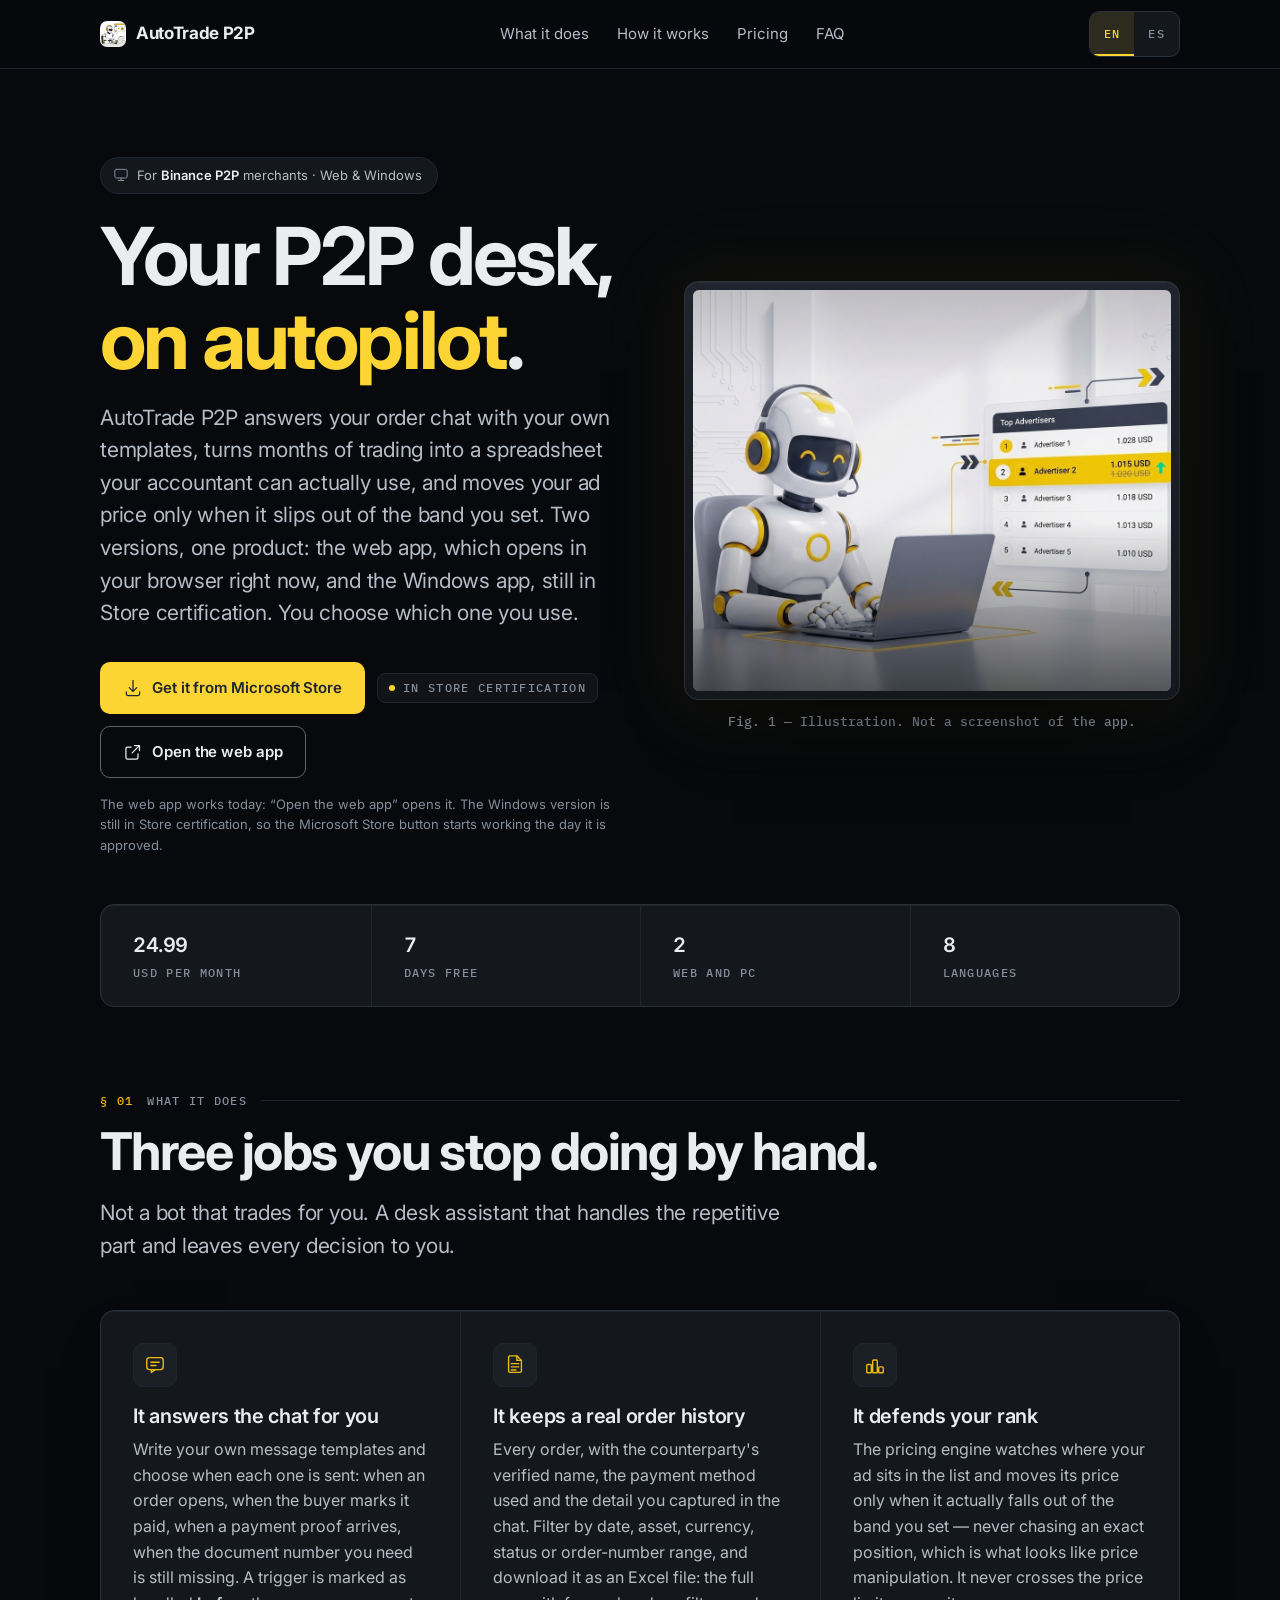
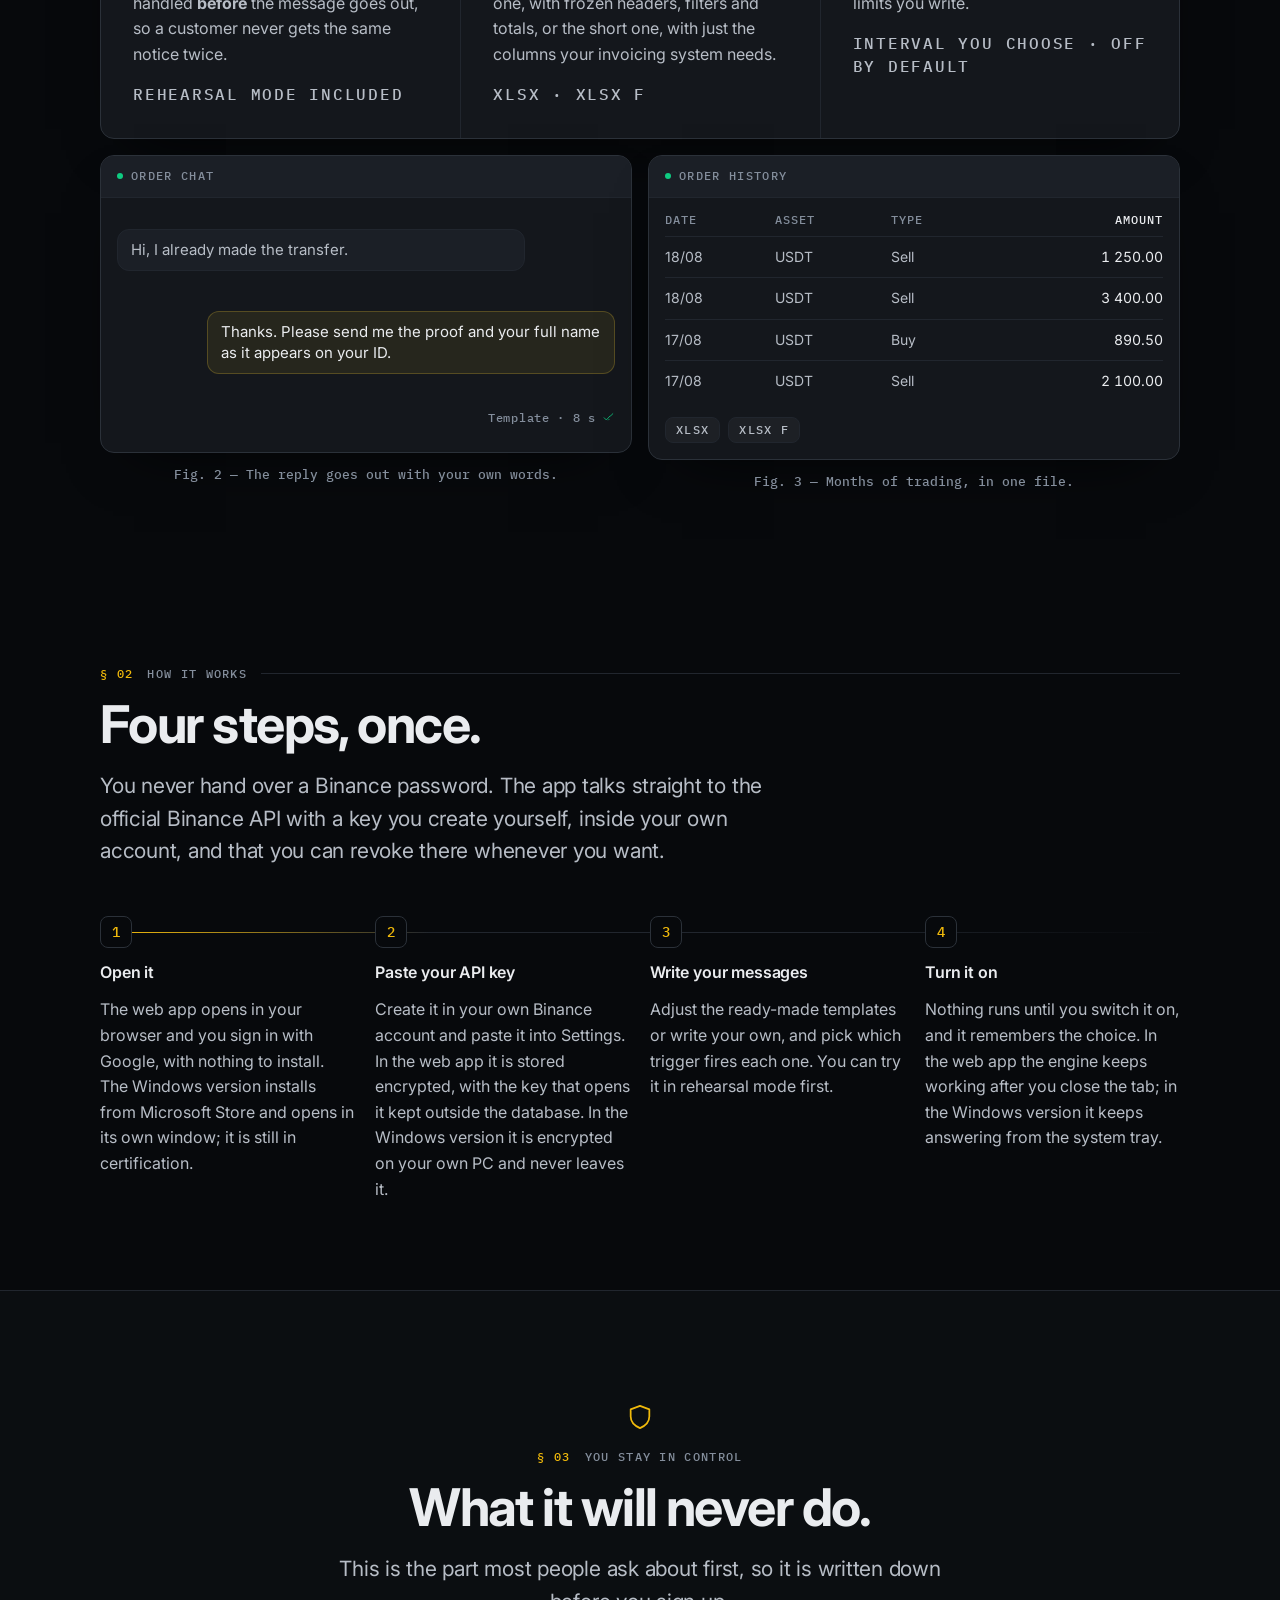
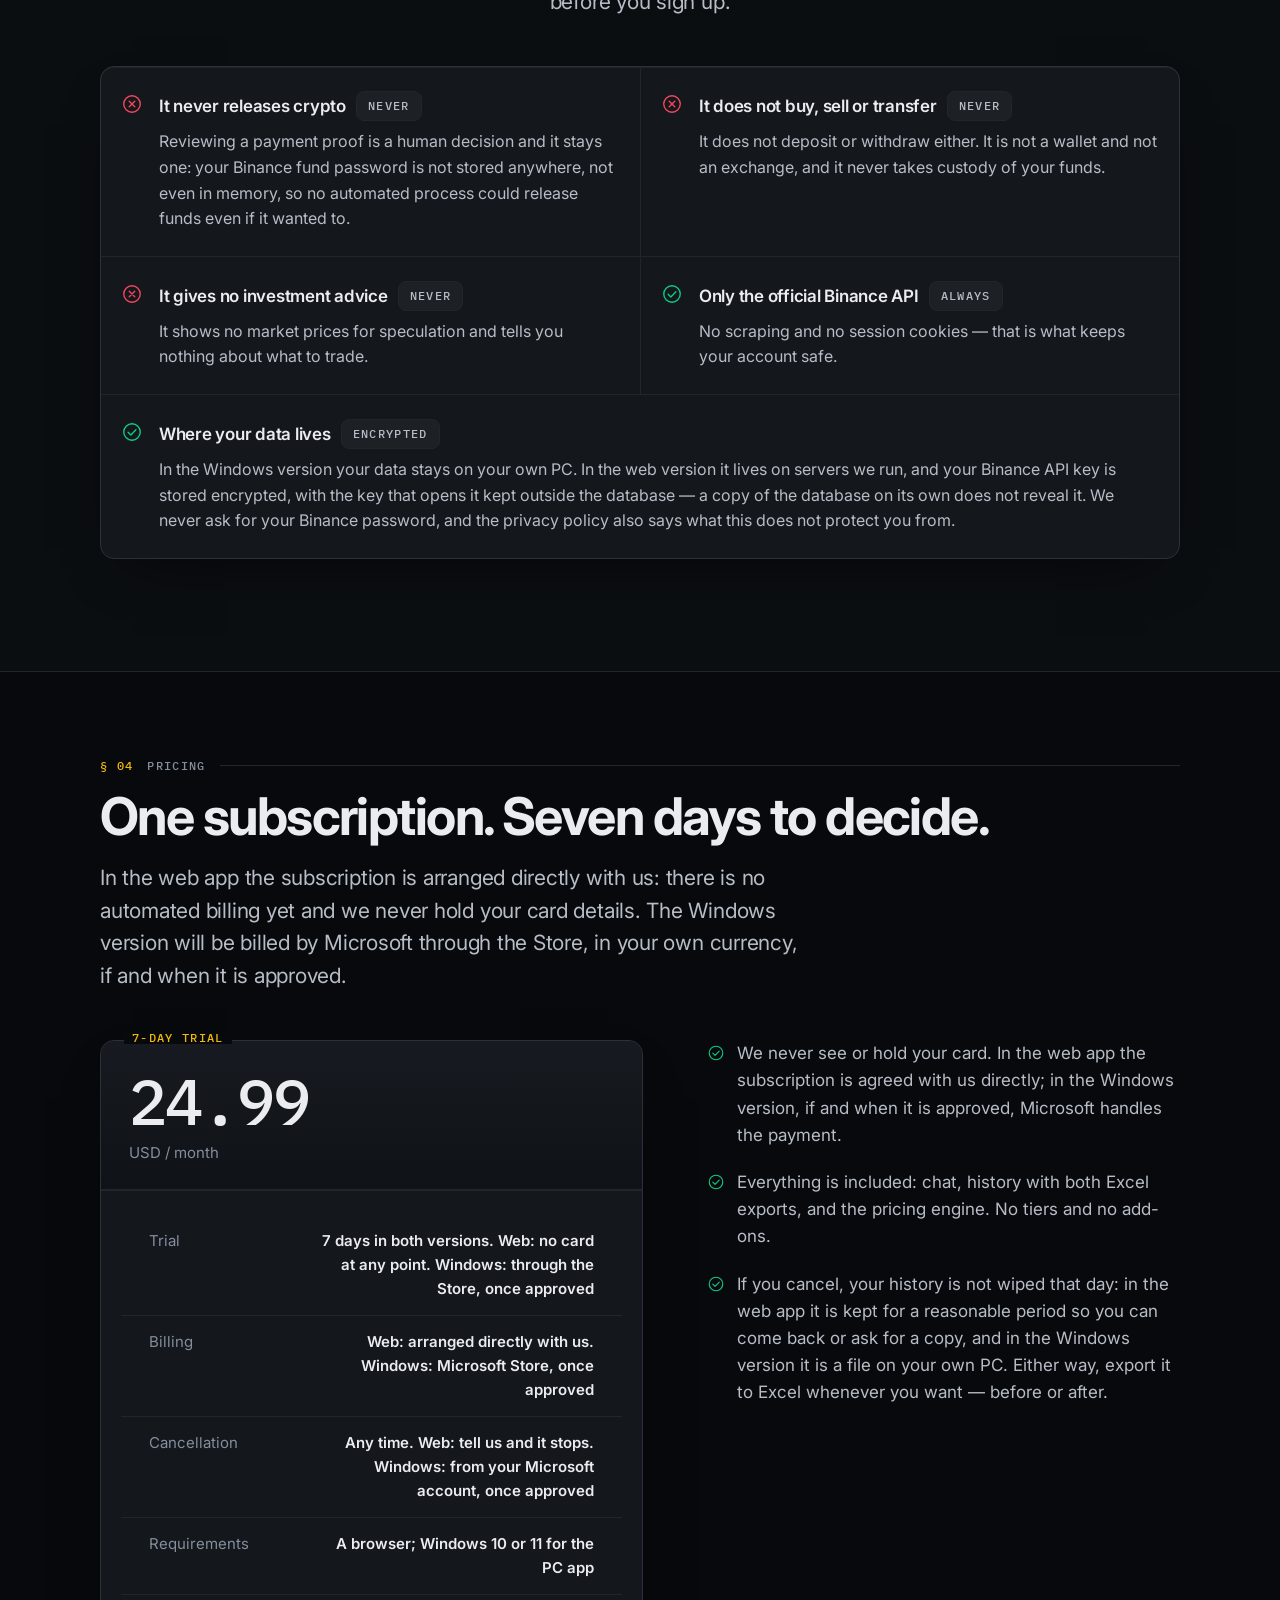
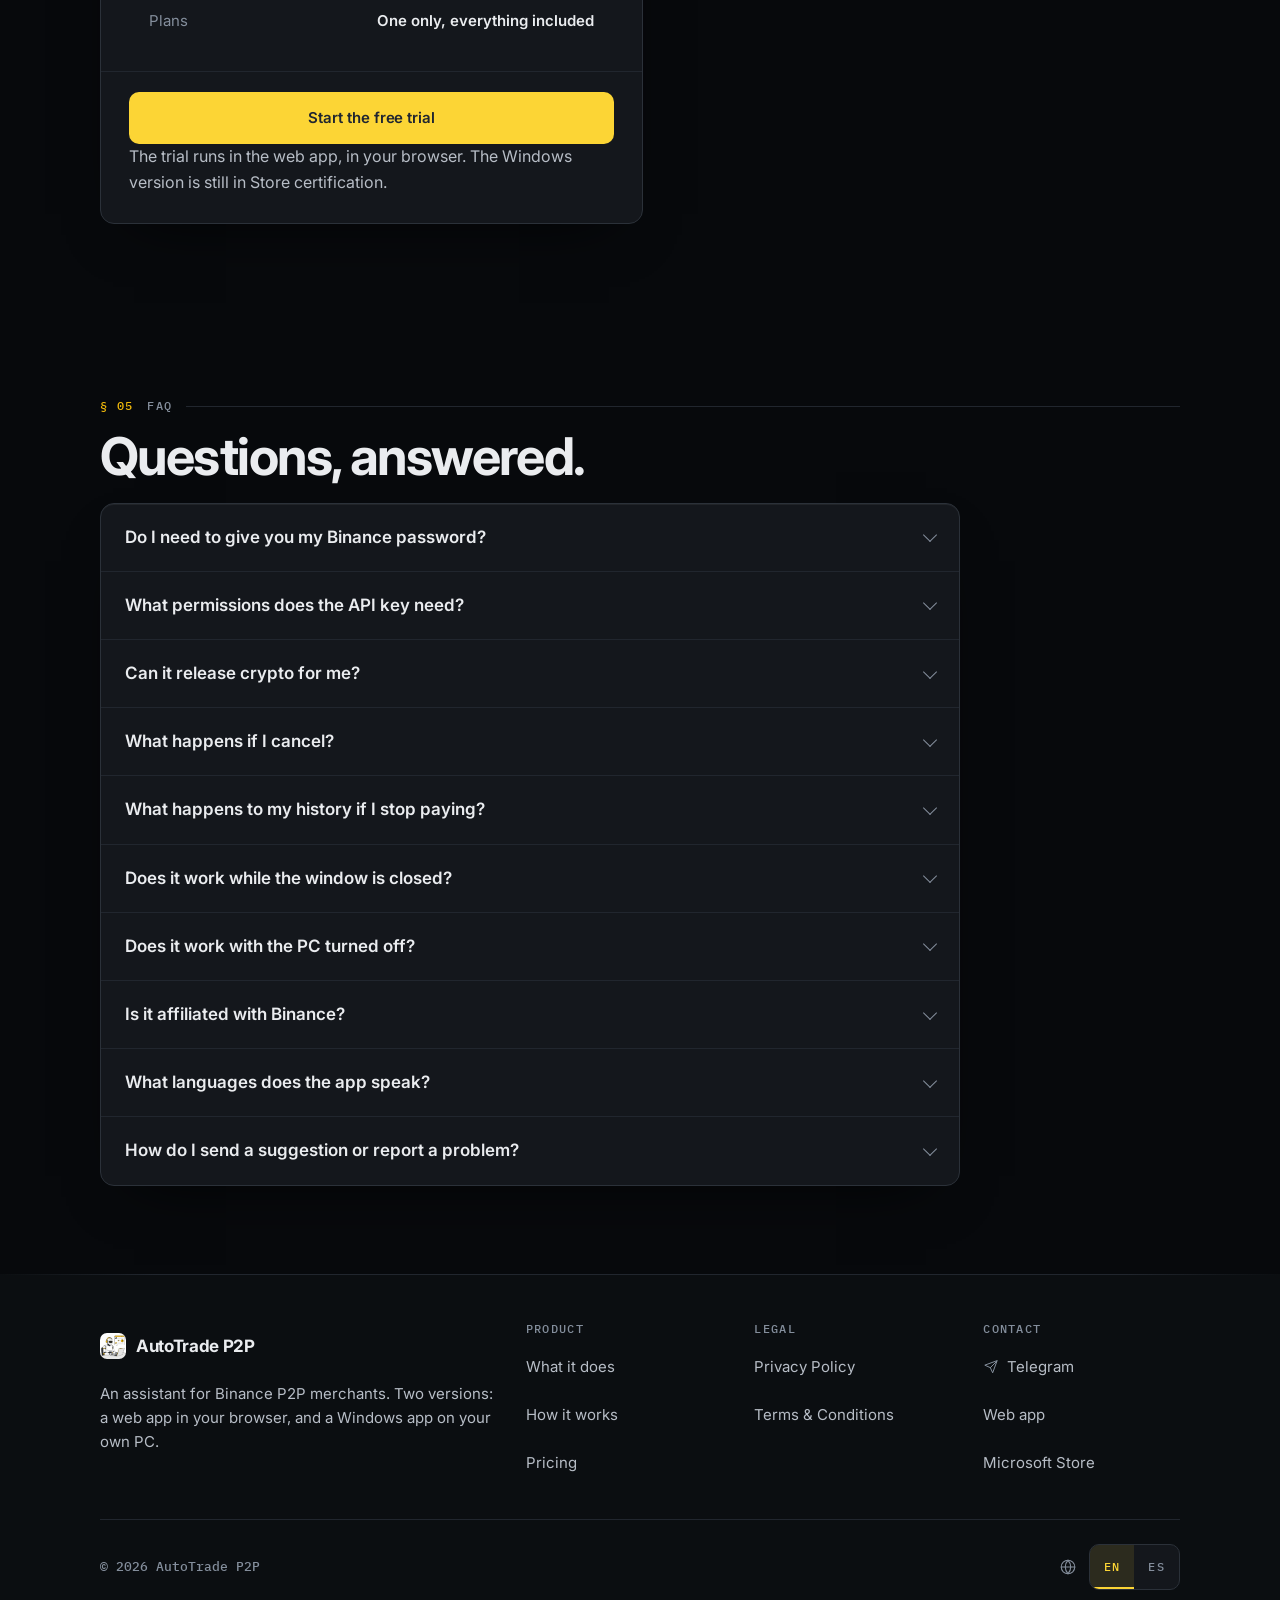
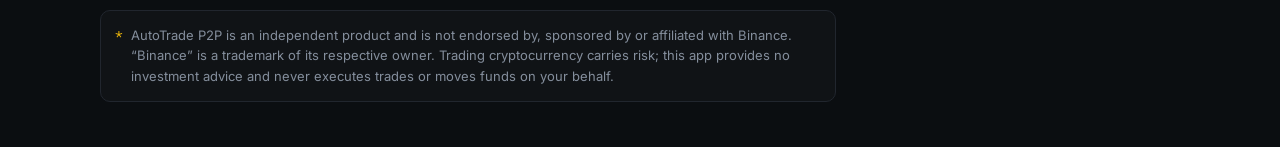
==== commit d71bf7a0: "La portada vendia una app sin servidores y el boton llevaba a la app con servidores El dueno quiere " ====
--- a/index.html
+++ b/index.html
@@ -10,12 +10,12 @@
   texto vive en el atributo `content`. Además es lo correcto: los rastreadores no
   pulsan el conmutador, y el idioma por defecto del sitio es el inglés.
 -->
-<meta name="description" content="A Windows desktop assistant for Binance P2P merchants: replies to your order chat with your own templates, keeps an exportable order history and defends your price in the ads list. Runs on your own PC — no account, no server.">
+<meta name="description" content="An assistant for Binance P2P merchants: replies to your order chat with your own templates, keeps an exportable order history and defends your price in the ads list. Two versions — a web app you can open today, and a Windows app in Store certification.">
 <meta name="author" content="AutoTrade P2P">
 <link rel="icon" href="assets/icono.png">
 <meta property="og:type" content="website">
 <meta property="og:title" content="AutoTrade P2P — Your Binance P2P desk, on autopilot">
-<meta property="og:description" content="Answers your order chat with your own templates, keeps an exportable history of every trade and defends your price in the ads ranking. Runs entirely on your own PC.">
+<meta property="og:description" content="Answers your order chat with your own templates, keeps an exportable history of every trade and defends your price in the ads ranking. Available now as a web app; the Windows version is in Store certification.">
 <meta property="og:image" content="https://autotradep2p.com/assets/hero.jpg">
 <meta name="twitter:card" content="summary_large_image">
 <link rel="preconnect" href="https://fonts.googleapis.com">
@@ -60,30 +60,36 @@
           elemento con [data-en], así que un icono metido dentro desaparece la
           primera vez que alguien pulsa ES y ya no vuelve — sin error en consola.
         -->
-        <span class="pastilla"><svg class="i" viewBox="0 0 24 24" fill="none" stroke="currentColor" stroke-width="1.5" stroke-linecap="round" stroke-linejoin="round" aria-hidden="true" focusable="false"><rect x="2.75" y="3.5" width="18.5" height="13" rx="2.5"/><line x1="12" y1="16.5" x2="12" y2="20.25"/><line x1="8" y1="20.25" x2="16" y2="20.25"/></svg><span data-en="For <b>Binance P2P</b> merchants · Windows 10 &amp; 11" data-es="Para comerciantes de <b>Binance P2P</b> · Windows 10 y 11">For <b>Binance P2P</b> merchants · Windows 10 &amp; 11</span></span>
+        <span class="pastilla"><svg class="i" viewBox="0 0 24 24" fill="none" stroke="currentColor" stroke-width="1.5" stroke-linecap="round" stroke-linejoin="round" aria-hidden="true" focusable="false"><rect x="2.75" y="3.5" width="18.5" height="13" rx="2.5"/><line x1="12" y1="16.5" x2="12" y2="20.25"/><line x1="8" y1="20.25" x2="16" y2="20.25"/></svg><span data-en="For <b>Binance P2P</b> merchants · Web &amp; Windows" data-es="Para comerciantes de <b>Binance P2P</b> · Web y Windows">For <b>Binance P2P</b> merchants · Web &amp; Windows</span></span>
 
         <h1 data-en="Your P2P desk, <em>on autopilot</em>." data-es="Tu comercio P2P, <em>en automático</em>.">Your P2P desk, <em>on autopilot</em>.</h1>
 
-        <p class="entradilla" data-en="AutoTrade P2P answers your order chat with your own templates, turns months of trading into a spreadsheet your accountant can actually use, and moves your ad price only when it slips out of the band you set. It runs on your own PC: no account to create, no server in the middle." data-es="AutoTrade P2P responde el chat de tus órdenes con tus propias plantillas, convierte meses de operaciones en una hoja de cálculo que tu contador puede usar de verdad y mueve el precio de tu anuncio solo cuando se sale de la banda que tú fijas. Funciona en tu propia PC: no hay cuenta que crear ni servidor de por medio.">AutoTrade P2P answers your order chat with your own templates, turns months of trading into a spreadsheet your accountant can actually use, and moves your ad price only when it slips out of the band you set. It runs on your own PC: no account to create, no server in the middle.</p>
+        <p class="entradilla" data-en="AutoTrade P2P answers your order chat with your own templates, turns months of trading into a spreadsheet your accountant can actually use, and moves your ad price only when it slips out of the band you set. Two versions, one product: the web app, which opens in your browser right now, and the Windows app, still in Store certification. You choose which one you use." data-es="AutoTrade P2P responde el chat de tus órdenes con tus propias plantillas, convierte meses de operaciones en una hoja de cálculo que tu contador puede usar de verdad y mueve el precio de tu anuncio solo cuando se sale de la banda que tú fijas. Dos versiones, un mismo producto: la app web, que abres en tu navegador ahora mismo, y la de Windows, todavía en certificación de la Store. Tú eliges cuál usas.">AutoTrade P2P answers your order chat with your own templates, turns months of trading into a spreadsheet your accountant can actually use, and moves your ad price only when it slips out of the band you set. Two versions, one product: the web app, which opens in your browser right now, and the Windows app, still in Store certification. You choose which one you use.</p>
 
         <!--
-          CANJE-STORE. Mientras la ficha esté en certificación, el enlace de la Store
-          devuelve 404. No se esconde el botón —es el destino real del producto— pero
-          al lado va el chip que lo dice y un segundo botón que SÍ lleva a algún sitio,
-          para que nadie se quede en un callejón sin salida. El día que aprueben:
-          borrar el chip, borrar la nota, y dejar solo el botón de la Store.
+          CANJE-STORE (1 de 2). Mientras la ficha esté en certificación, el enlace de la
+          Store devuelve 404. No se esconde el botón —es el destino real de la versión de
+          ESCRITORIO— pero pegado a él va el chip que lo dice. El chip va INMEDIATAMENTE
+          detrás de ese <a> y no al final de la fila: al final se leía «Open the web app ·
+          In Store certification», o sea justo lo contrario de lo que quiere decir.
+
+          El segundo botón cambió de sentido el 2026-08-25. Antes llevaba a Telegram y era
+          un parche para que nadie se quedara en un callejón sin salida; ahora lleva a la
+          app WEB, que está disponible de verdad. Eso NO es temporal: desde el giro a la
+          nube el producto tiene DOS versiones y el usuario elige. Así que el día que
+          aprueben la ficha se borran el chip y la nota, y SE QUEDAN LOS DOS BOTONES.
         -->
         <div class="acciones">
           <a class="boton boton--primario" href="https://apps.microsoft.com/detail/9PL6F67SSZV8">
             <svg class="i" viewBox="0 0 24 24" fill="none" stroke="currentColor" stroke-width="1.5" stroke-linecap="round" stroke-linejoin="round" aria-hidden="true" focusable="false"><line x1="12" y1="3" x2="12" y2="16"/><polyline points="7.5 11.5 12 16 16.5 11.5"/><path d="M20 16.5v2.5a2 2 0 0 1-2 2H6a2 2 0 0 1-2-2v-2.5"/></svg><span data-en="Get it from Microsoft Store" data-es="Consíguelo en Microsoft Store">Get it from Microsoft Store</span>
           </a>
-          <a class="boton boton--fantasma" href="https://t.me/AutoTradeP2P">
-            <svg class="i" viewBox="0 0 24 24" fill="none" stroke="currentColor" stroke-width="1.5" stroke-linecap="round" stroke-linejoin="round" aria-hidden="true" focusable="false"><path d="M21 3 14.5 20.75 11 13 3.25 9.5Z"/><line x1="21" y1="3" x2="11" y2="13"/></svg><span data-en="Notify me when it is out" data-es="Avísame cuando salga">Notify me when it is out</span>
+          <span class="chip chip--aviso"><span data-en="In Store certification" data-es="En certificación">In Store certification</span></span>
+          <a class="boton boton--fantasma" href="https://app.autotradep2p.com/">
+            <svg class="i" viewBox="0 0 24 24" fill="none" stroke="currentColor" stroke-width="1.5" stroke-linecap="round" stroke-linejoin="round" aria-hidden="true" focusable="false"><path d="M13.75 4.25h6v6"/><line x1="19.75" y1="4.25" x2="11" y2="13"/><path d="M18 14.25v4.25a2 2 0 0 1-2 2H5.5a2 2 0 0 1-2-2V8a2 2 0 0 1 2-2h4.25"/></svg><span data-en="Open the web app" data-es="Entrar a la app web">Open the web app</span>
           </a>
-          <span class="chip chip--aviso"><span data-en="In Store certification" data-es="En certificación">In Store certification</span></span>
-        </div>
-
-        <p class="nota" data-en="The Store listing is in review. The first button starts working the day it is approved." data-es="La ficha está en revisión. El primer botón empieza a funcionar el día que la aprueben.">The Store listing is in review. The first button starts working the day it is approved.</p>
+        </div>
+
+        <p class="nota" data-en="The web app works today: “Open the web app” opens it. The Windows version is still in Store certification, so the Microsoft Store button starts working the day it is approved." data-es="La app web funciona hoy: la abre «Entrar a la app web». La versión de Windows sigue en certificación de la Store, así que el botón de Microsoft Store empieza a funcionar el día que la aprueben.">The web app works today: “Open the web app” opens it. The Windows version is still in Store certification, so the Microsoft Store button starts working the day it is approved.</p>
       </div>
 
       <!--
@@ -116,7 +122,13 @@
     <ul class="cifras" data-revelar>
       <li><b>24.99</b><span data-en="USD per month" data-es="USD al mes">USD per month</span></li>
       <li><b>7</b><span data-en="Days free" data-es="Días gratis">Days free</span></li>
-      <li><b>0</b><span data-en="Servers of ours" data-es="Servidores nuestros">Servers of ours</span></li>
+      <!--
+        Esta cifra decía «0 · Servidores nuestros». Dejó de ser cierta el día que
+        arrancó la app web, que corre en un servidor que operamos nosotros y así lo
+        dice `privacy.html` desde el 2026-08-24. Se sustituyó el 2026-08-25 por la
+        cifra que sí es cierta de las dos versiones y además es la novedad.
+      -->
+      <li><b>2</b><span data-en="Web and PC" data-es="Web y PC">Web and PC</span></li>
       <li><b>8</b><span data-en="Languages" data-es="Idiomas">Languages</span></li>
     </ul>
   </div>
@@ -133,15 +145,29 @@
       <article>
         <div class="celda__icono"><svg class="i" viewBox="0 0 24 24" fill="none" stroke="currentColor" stroke-width="1.5" stroke-linecap="round" stroke-linejoin="round" aria-hidden="true" focusable="false"><rect x="3" y="4" width="18" height="13" rx="3"/><path d="M8 17v3.2L12.2 17"/><line x1="7.5" y1="9" x2="16.5" y2="9"/><line x1="7.5" y1="12.5" x2="13" y2="12.5"/></svg></div>
         <h3 data-en="It answers the chat for you" data-es="Responde el chat por ti">It answers the chat for you</h3>
-        <p data-en="Write your own message templates and choose when each one is sent: when an order opens, when the buyer marks it paid, when a payment proof arrives, when someone asks who the account belongs to. A trigger is marked as handled <b>before</b> the message goes out, so a customer never gets the same notice twice." data-es="Escribe tus propias plantillas y elige cuándo se envía cada una: al abrirse una orden, cuando el comprador la marca como pagada, cuando llega un comprobante, cuando preguntan a nombre de quién está la cuenta. Un disparador se marca como atendido <b>antes</b> de que salga el mensaje, así que un cliente jamás recibe el mismo aviso dos veces.">Write your own message templates and choose when each one is sent: when an order opens, when the buyer marks it paid, when a payment proof arrives, when someone asks who the account belongs to. A trigger is marked as handled <b>before</b> the message goes out, so a customer never gets the same notice twice.</p>
+        <!--
+          El cuarto disparador de esta lista aludía a un asunto interno del comercio.
+          Se cambió el 2026-08-25 por decisión del dueño, por el mismo motivo que la
+          burbuja retirada de la Fig. 2. No escribas aquí de qué trataba. El disparador
+          que hay ahora también es real: el bot pide el documento en el chat porque
+          Binance devuelve `idNumber` vacío.
+        -->
+        <p data-en="Write your own message templates and choose when each one is sent: when an order opens, when the buyer marks it paid, when a payment proof arrives, when the document number you need is still missing. A trigger is marked as handled <b>before</b> the message goes out, so a customer never gets the same notice twice." data-es="Escribe tus propias plantillas y elige cuándo se envía cada una: al abrirse una orden, cuando el comprador la marca como pagada, cuando llega un comprobante, cuando todavía falta el número de documento que necesitas. Un disparador se marca como atendido <b>antes</b> de que salga el mensaje, así que un cliente jamás recibe el mismo aviso dos veces.">Write your own message templates and choose when each one is sent: when an order opens, when the buyer marks it paid, when a payment proof arrives, when the document number you need is still missing. A trigger is marked as handled <b>before</b> the message goes out, so a customer never gets the same notice twice.</p>
         <p class="celda__meta" data-en="Rehearsal mode included" data-es="Con modo ensayo">Rehearsal mode included</p>
       </article>
 
       <article>
         <div class="celda__icono"><svg class="i" viewBox="0 0 24 24" fill="none" stroke="currentColor" stroke-width="1.5" stroke-linecap="round" stroke-linejoin="round" aria-hidden="true" focusable="false"><path d="M5 3.5A1.5 1.5 0 0 1 6.5 2H14l5 5v11.5a1.5 1.5 0 0 1-1.5 1.5h-11A1.5 1.5 0 0 1 5 18.5Z"/><path d="M14 2v5h5"/><line x1="8" y1="10.5" x2="16" y2="10.5"/><line x1="8" y1="14" x2="16" y2="14"/><line x1="8" y1="17.5" x2="13" y2="17.5"/></svg></div>
         <h3 data-en="It keeps a real order history" data-es="Guarda un historial de verdad">It keeps a real order history</h3>
-        <p data-en="Every order, with the counterparty's verified name, the payment method used and the detail you captured in the chat. Filter by date, asset, currency, status or order-number range, and download it as CSV or as a formatted Excel file with frozen headers, filters and totals." data-es="Cada orden, con el nombre verificado de la contraparte, el método de pago usado y el dato que capturaste en el chat. Filtra por fecha, activo, moneda, estado o rango de número de orden, y descárgalo en CSV o en un Excel con encabezados fijos, filtros y totales.">Every order, with the counterparty's verified name, the payment method used and the detail you captured in the chat. Filter by date, asset, currency, status or order-number range, and download it as CSV or as a formatted Excel file with frozen headers, filters and totals.</p>
-        <p class="celda__meta" data-en="CSV · XLSX" data-es="CSV · XLSX">CSV · XLSX</p>
+        <!--
+          Aquí se prometía CSV, y era falso: el botón de CSV se retiró de la app el
+          2026-08-21 por decisión del dueño. Hoy hay DOS descargas de Excel y ninguna
+          otra: la completa, con encabezados fijos, filtros y totales, y la reducida
+          «Excel F», con las columnas justas para pegarlas en el sistema de facturación.
+          No vuelvas a escribir CSV aquí sin comprobar antes que existe el botón.
+        -->
+        <p data-en="Every order, with the counterparty's verified name, the payment method used and the detail you captured in the chat. Filter by date, asset, currency, status or order-number range, and download it as an Excel file: the full one, with frozen headers, filters and totals, or the short one, with just the columns your invoicing system needs." data-es="Cada orden, con el nombre verificado de la contraparte, el método de pago usado y el dato que capturaste en el chat. Filtra por fecha, activo, moneda, estado o rango de número de orden, y descárgalo en Excel: el completo, con encabezados fijos, filtros y totales, o el reducido, con las columnas justas para tu sistema de facturación.">Every order, with the counterparty's verified name, the payment method used and the detail you captured in the chat. Filter by date, asset, currency, status or order-number range, and download it as an Excel file: the full one, with frozen headers, filters and totals, or the short one, with just the columns your invoicing system needs.</p>
+        <p class="celda__meta" data-en="XLSX · XLSX F" data-es="XLSX · XLSX F">XLSX · XLSX F</p>
       </article>
 
       <article>
@@ -164,8 +190,14 @@
           <div class="maqueta__barra"><span class="maqueta__punto"></span><span data-en="Order chat" data-es="Chat de la orden">Order chat</span></div>
           <div class="maqueta__cuerpo">
             <div class="chat">
+              <!--
+                Aquí había una tercera burbuja, del cliente, sobre un asunto interno del
+                comercio. Borrada el 2026-08-25 por decisión del dueño: eso no se alude
+                en público. No la vuelvas a poner, y no dejes escrito de qué trataba, ni
+                siquiera en un comentario —el código de este repositorio se sirve tal
+                cual y se lee con «ver código fuente»—. El diálogo funciona sin ella.
+              -->
               <p class="chat__b" data-en="Hi, I already made the transfer." data-es="Hola, ya hice la transferencia.">Hi, I already made the transfer.</p>
-              <p class="chat__b" data-en="Who is the account under?" data-es="¿A nombre de quién está la cuenta?">Who is the account under?</p>
               <p class="chat__b chat__b--mio" data-en="Thanks. Please send me the proof and your full name as it appears on your ID." data-es="Gracias. Envíame el comprobante y tu nombre completo tal como aparece en tu documento.">Thanks. Please send me the proof and your full name as it appears on your ID.</p>
               <p class="chat__pie"><span data-en="Template · 8 s" data-es="Plantilla · 8 s">Template · 8 s</span><svg class="i" viewBox="0 0 24 24" fill="none" stroke="currentColor" stroke-width="1.5" stroke-linecap="round" stroke-linejoin="round" aria-hidden="true" focusable="false"><polyline points="4 12.5 8 16.5 15 9"/><polyline points="12 16.5 13 15.5"/><polyline points="16 9 20 5"/></svg></p>
             </div>
@@ -183,18 +215,30 @@
                 <tr>
                   <th data-en="Date" data-es="Fecha">Date</th>
                   <th data-en="Asset" data-es="Activo">Asset</th>
-                  <th class="opcional" data-en="Payment" data-es="Pago">Payment</th>
+                  <th class="opcional" data-en="Type" data-es="Tipo">Type</th>
                   <th data-en="Amount" data-es="Importe">Amount</th>
                 </tr>
               </thead>
+              <!--
+                Aquí NO van nombres de bancos ni de billeteras. Los hubo, y se quitaron
+                el 2026-08-25: son marcas de terceros en una maqueta de portada, y esta
+                app no tiene relación con ninguna de ellas. «Tipo» sale del Excel de
+                verdad y no compromete a nadie. Tampoco los cites en un comentario: el
+                código de este repositorio se sirve tal cual y cualquiera lo lee.
+
+                Ojo: estos <td> SÍ llevan data-en/data-es porque Venta/Compra se traduce.
+                Las fechas y «USDT» no, que es lo correcto: no son texto de idioma.
+              -->
               <tbody>
-                <tr><td>18/08</td><td>USDT</td><td class="opcional">Yape</td><td>1 250.00</td></tr>
-                <tr><td>18/08</td><td>USDT</td><td class="opcional">BCP</td><td>3 400.00</td></tr>
-                <tr><td>17/08</td><td>USDT</td><td class="opcional">Interbank</td><td>890.50</td></tr>
-                <tr><td>17/08</td><td>USDT</td><td class="opcional">Yape</td><td>2 100.00</td></tr>
+                <tr><td>18/08</td><td>USDT</td><td class="opcional" data-en="Sell" data-es="Venta">Sell</td><td>1 250.00</td></tr>
+                <tr><td>18/08</td><td>USDT</td><td class="opcional" data-en="Sell" data-es="Venta">Sell</td><td>3 400.00</td></tr>
+                <tr><td>17/08</td><td>USDT</td><td class="opcional" data-en="Buy" data-es="Compra">Buy</td><td>890.50</td></tr>
+                <tr><td>17/08</td><td>USDT</td><td class="opcional" data-en="Sell" data-es="Venta">Sell</td><td>2 100.00</td></tr>
               </tbody>
             </table>
-            <div class="tabla__chips"><span class="chip">CSV</span><span class="chip">XLSX</span></div>
+            <!-- Las dos descargas que el comerciante puede pulsar de verdad. Eran «CSV» y
+                 «XLSX»; el botón de CSV se retiró de la app el 2026-08-21. -->
+            <div class="tabla__chips"><span class="chip">XLSX</span><span class="chip">XLSX F</span></div>
           </div>
         </div>
         <figcaption data-en="Fig. 3 — Months of trading, in one file." data-es="Fig. 3 — Meses de operaciones, en un solo archivo.">Fig. 3 — Months of trading, in one file.</figcaption>
@@ -208,16 +252,23 @@
   <div class="contenedor">
     <p class="rotulo"><b>§ 02</b><span data-en="How it works" data-es="Cómo funciona">How it works</span><i></i></p>
     <h2 data-en="Four steps, once." data-es="Cuatro pasos, una sola vez.">Four steps, once.</h2>
-    <p class="intro" data-en="You do not have to create an account with us, because there is no us in the middle: the app talks straight to the official Binance API with a key you create yourself." data-es="No tienes que crear ninguna cuenta con nosotros, porque no hay un nosotros de por medio: la app habla directamente con la API oficial de Binance con una clave que creas tú.">You do not have to create an account with us, because there is no us in the middle: the app talks straight to the official Binance API with a key you create yourself.</p>
+    <!--
+      Esta entradilla decía «no tienes que crear ninguna cuenta con nosotros, porque no
+      hay un nosotros de por medio». En la app web es falso: se entra con Google y esa
+      cuenta es lo que decide de quién son las órdenes (`privacy.html` §4). Reescrita el
+      2026-08-25 alrededor de lo que sí es cierto de las dos versiones: la contraseña de
+      Binance no se pide nunca y la clave la creas y la revocas tú.
+    -->
+    <p class="intro" data-en="You never hand over a Binance password. The app talks straight to the official Binance API with a key you create yourself, inside your own account, and that you can revoke there whenever you want." data-es="Nunca entregas una contraseña de Binance. La app habla directamente con la API oficial de Binance con una clave que creas tú, dentro de tu propia cuenta, y que puedes revocar ahí cuando quieras.">You never hand over a Binance password. The app talks straight to the official Binance API with a key you create yourself, inside your own account, and that you can revoke there whenever you want.</p>
 
     <div class="pasos" data-revelar>
       <article class="paso">
-        <div class="paso__cab"><span class="paso__n">1</span><h3 data-en="Install it" data-es="Instálala">Install it</h3></div>
-        <p data-en="From Microsoft Store, on Windows 10 or 11. It opens in its own window." data-es="Desde Microsoft Store, en Windows 10 u 11. Se abre en su propia ventana.">From Microsoft Store, on Windows 10 or 11. It opens in its own window.</p>
+        <div class="paso__cab"><span class="paso__n">1</span><h3 data-en="Open it" data-es="Ábrela">Open it</h3></div>
+        <p data-en="The web app opens in your browser and you sign in with Google, with nothing to install. The Windows version installs from Microsoft Store and opens in its own window; it is still in certification." data-es="La app web se abre en tu navegador y entras con Google, sin instalar nada. La versión de Windows se instala desde Microsoft Store y se abre en su propia ventana; todavía está en certificación.">The web app opens in your browser and you sign in with Google, with nothing to install. The Windows version installs from Microsoft Store and opens in its own window; it is still in certification.</p>
       </article>
       <article class="paso">
         <div class="paso__cab"><span class="paso__n">2</span><h3 data-en="Paste your API key" data-es="Pega tu clave API">Paste your API key</h3></div>
-        <p data-en="Create it in your own Binance account and paste it into Settings. It is encrypted on your PC and never leaves it." data-es="La creas en tu propia cuenta de Binance y la pegas en Configuración. Se cifra en tu PC y nunca sale de ahí.">Create it in your own Binance account and paste it into Settings. It is encrypted on your PC and never leaves it.</p>
+        <p data-en="Create it in your own Binance account and paste it into Settings. In the web app it is stored encrypted, with the key that opens it kept outside the database. In the Windows version it is encrypted on your own PC and never leaves it." data-es="La creas en tu propia cuenta de Binance y la pegas en Configuración. En la app web se guarda cifrada, con la llave que la abre fuera de la base de datos. En la versión de Windows se cifra en tu propia PC y nunca sale de ahí.">Create it in your own Binance account and paste it into Settings. In the web app it is stored encrypted, with the key that opens it kept outside the database. In the Windows version it is encrypted on your own PC and never leaves it.</p>
       </article>
       <article class="paso">
         <div class="paso__cab"><span class="paso__n">3</span><h3 data-en="Write your messages" data-es="Escribe tus mensajes">Write your messages</h3></div>
@@ -225,7 +276,7 @@
       </article>
       <article class="paso">
         <div class="paso__cab"><span class="paso__n">4</span><h3 data-en="Turn it on" data-es="Enciéndelo">Turn it on</h3></div>
-        <p data-en="Nothing runs until you switch it on, and it remembers the choice. Close the window and it keeps answering from the tray." data-es="Nada se pone en marcha hasta que lo enciendes, y recuerda esa decisión. Cierra la ventana y sigue respondiendo desde la bandeja.">Nothing runs until you switch it on, and it remembers the choice. Close the window and it keeps answering from the tray.</p>
+        <p data-en="Nothing runs until you switch it on, and it remembers the choice. In the web app the engine keeps working after you close the tab; in the Windows version it keeps answering from the system tray." data-es="Nada se pone en marcha hasta que lo enciendes, y recuerda esa decisión. En la app web el motor sigue trabajando aunque cierres la pestaña; en la versión de Windows sigue respondiendo desde la bandeja del sistema.">Nothing runs until you switch it on, and it remembers the choice. In the web app the engine keeps working after you close the tab; in the Windows version it keeps answering from the system tray.</p>
       </article>
     </div>
   </div>
@@ -238,7 +289,7 @@
       <svg class="i banda__escudo" viewBox="0 0 24 24" fill="none" stroke="currentColor" stroke-width="1.5" stroke-linecap="round" stroke-linejoin="round" aria-hidden="true" focusable="false"><path d="M12 2.5 20 5.5v6c0 4.6-3.3 7.9-8 10-4.7-2.1-8-5.4-8-10v-6Z"/></svg>
       <p class="rotulo"><b>§ 03</b><span data-en="You stay in control" data-es="El control sigue siendo tuyo">You stay in control</span><i></i></p>
       <h2 data-en="What it will never do." data-es="Lo que nunca va a hacer.">What it will never do.</h2>
-      <p class="intro" data-en="This is the part most people ask about first, so it is written down before you install anything." data-es="Es lo que casi todo el mundo pregunta primero, así que está escrito antes de que instales nada.">This is the part most people ask about first, so it is written down before you install anything.</p>
+      <p class="intro" data-en="This is the part most people ask about first, so it is written down before you sign up." data-es="Es lo que casi todo el mundo pregunta primero, así que está escrito antes de que te registres.">This is the part most people ask about first, so it is written down before you sign up.</p>
     </div>
 
     <div class="panel panel--2" data-revelar>
@@ -277,8 +328,17 @@
       <div class="limite limite--si ancha">
         <svg class="i" viewBox="0 0 24 24" fill="none" stroke="currentColor" stroke-width="1.5" stroke-linecap="round" stroke-linejoin="round" aria-hidden="true" focusable="false"><circle cx="12" cy="12" r="9"/><path d="m7.75 12.25 3 3 5.5-5.75"/></svg>
         <div>
-          <div class="limite__cab"><h3 data-en="Your data stays on your PC" data-es="Tus datos se quedan en tu PC">Your data stays on your PC</h3><span class="chip"><span data-en="Always" data-es="Siempre">Always</span></span></div>
-          <p data-en="We run no servers, so nothing the app reads or writes ever reaches us." data-es="No operamos servidores, así que nada de lo que la app lee o escribe llega hasta nosotros.">We run no servers, so nothing the app reads or writes ever reaches us.</p>
+          <!--
+            Esta celda decía «Tus datos se quedan en tu PC · No operamos servidores».
+            Era cierto del producto de escritorio y es FALSO de la app web, que corre en
+            un servidor nuestro. `privacy.html` lo dice desde el 2026-08-24 y su §12
+            explica el cambio en vez de esconderlo; esta portada no podía seguir
+            diciendo lo contrario. Reescrita el 2026-08-25 para distinguir las dos
+            versiones, y sin prometer nada que la política no sostenga: la mitad
+            incómoda —de qué NO protege— está en la §9 y por eso se remite a ella.
+          -->
+          <div class="limite__cab"><h3 data-en="Where your data lives" data-es="Dónde viven tus datos">Where your data lives</h3><span class="chip"><span data-en="Encrypted" data-es="Cifrada">Encrypted</span></span></div>
+          <p data-en="In the Windows version your data stays on your own PC. In the web version it lives on servers we run, and your Binance API key is stored encrypted, with the key that opens it kept outside the database — a copy of the database on its own does not reveal it. We never ask for your Binance password, and the privacy policy also says what this does not protect you from." data-es="En la versión de Windows tus datos se quedan en tu propia PC. En la versión web viven en servidores que operamos nosotros, y tu clave API de Binance se guarda cifrada, con la llave que la abre fuera de la base de datos: una copia de la base por sí sola no la revela. Nunca te pedimos tu contraseña de Binance, y la política de privacidad dice además de qué NO te protege esto.">In the Windows version your data stays on your own PC. In the web version it lives on servers we run, and your Binance API key is stored encrypted, with the key that opens it kept outside the database — a copy of the database on its own does not reveal it. We never ask for your Binance password, and the privacy policy also says what this does not protect you from.</p>
         </div>
       </div>
     </div>
@@ -290,7 +350,14 @@
   <div class="contenedor">
     <p class="rotulo"><b>§ 04</b><span data-en="Pricing" data-es="Precio">Pricing</span><i></i></p>
     <h2 data-en="One subscription. Seven days to decide." data-es="Una suscripción. Siete días para decidir.">One subscription. Seven days to decide.</h2>
-    <p class="intro" data-en="Billed by Microsoft through the Store, in your own currency. Cancel any time from your Microsoft account." data-es="Lo cobra Microsoft a través de la Store, en tu moneda. Se cancela cuando quieras desde tu cuenta Microsoft.">Billed by Microsoft through the Store, in your own currency. Cancel any time from your Microsoft account.</p>
+    <!--
+      Esta entradilla decía «Lo cobra Microsoft a través de la Store» a secas, sin
+      acotar, y desde el 2026-08-25 el botón de esta misma ficha abre la app WEB, donde
+      Microsoft no cobra nada. Reescrita ese día para decir la verdad de cada versión, y
+      sin nombrar ningún procesador de pagos: `privacy.html` §8 no lista ninguno, y no
+      se inventa uno aquí.
+    -->
+    <p class="intro" data-en="In the web app the subscription is arranged directly with us: there is no automated billing yet and we never hold your card details. The Windows version will be billed by Microsoft through the Store, in your own currency, if and when it is approved." data-es="En la app web la suscripción se acuerda directamente con nosotros: todavía no hay cobro automático y nunca guardamos los datos de tu tarjeta. La versión de Windows la cobrará Microsoft a través de la Store, en tu moneda, cuando la aprueben.">In the web app the subscription is arranged directly with us: there is no automated billing yet and we never hold your card details. The Windows version will be billed by Microsoft through the Store, in your own currency, if and when it is approved.</p>
 
     <div class="precio__rejilla" data-revelar>
       <div class="ficha">
@@ -301,23 +368,40 @@
             <span class="ficha__unidad" data-en="USD / month" data-es="USD / mes">USD / month</span>
           </div>
           <dl>
-            <div class="ficha__fila"><dt data-en="Trial" data-es="Prueba">Trial</dt><dd data-en="7 days, no card until day 8" data-es="7 días, sin tarjeta hasta el día 8">7 days, no card until day 8</dd></div>
-            <div class="ficha__fila"><dt data-en="Billing" data-es="Cobro">Billing</dt><dd data-en="Microsoft Store, in your currency" data-es="Microsoft Store, en tu moneda">Microsoft Store, in your currency</dd></div>
-            <div class="ficha__fila"><dt data-en="Cancellation" data-es="Cancelación">Cancellation</dt><dd data-en="Any time, from your Microsoft account" data-es="Cuando quieras, desde tu cuenta Microsoft">Any time, from your Microsoft account</dd></div>
-            <div class="ficha__fila"><dt data-en="Requirements" data-es="Requisitos">Requirements</dt><dd data-en="Windows 10 or 11" data-es="Windows 10 u 11">Windows 10 or 11</dd></div>
+            <!--
+              Esta fila decía «7 days, no card until day 8», sin acotar, y era la única
+              del <dl> que no se había partido en Web / Windows. En la app web no hay
+              tarjeta NUNCA —no hay cobro automático y no se guardan datos de tarjeta,
+              `terms.html` §4—, así que prometer una tarjeta el día 8 era prometer algo
+              que no existe. Partida el 2026-08-25 como el resto de filas.
+            -->
+            <div class="ficha__fila"><dt data-en="Trial" data-es="Prueba">Trial</dt><dd data-en="7 days in both versions. Web: no card at any point. Windows: through the Store, once approved" data-es="7 días en las dos versiones. Web: sin tarjeta en ningún momento. Windows: por la Store, cuando la aprueben">7 days in both versions. Web: no card at any point. Windows: through the Store, once approved</dd></div>
+            <div class="ficha__fila"><dt data-en="Billing" data-es="Cobro">Billing</dt><dd data-en="Web: arranged directly with us. Windows: Microsoft Store, once approved" data-es="Web: se acuerda directamente con nosotros. Windows: Microsoft Store, cuando la aprueben">Web: arranged directly with us. Windows: Microsoft Store, once approved</dd></div>
+            <div class="ficha__fila"><dt data-en="Cancellation" data-es="Cancelación">Cancellation</dt><dd data-en="Any time. Web: tell us and it stops. Windows: from your Microsoft account, once approved" data-es="Cuando quieras. Web: nos lo dices y se acaba. Windows: desde tu cuenta Microsoft, cuando la aprueben">Any time. Web: tell us and it stops. Windows: from your Microsoft account, once approved</dd></div>
+            <div class="ficha__fila"><dt data-en="Requirements" data-es="Requisitos">Requirements</dt><dd data-en="A browser; Windows 10 or 11 for the PC app" data-es="Un navegador; Windows 10 u 11 para la app de PC">A browser; Windows 10 or 11 for the PC app</dd></div>
             <div class="ficha__fila"><dt data-en="Plans" data-es="Planes">Plans</dt><dd data-en="One only, everything included" data-es="Uno solo, todo incluido">One only, everything included</dd></div>
           </dl>
           <div class="ficha__pie">
-            <a class="boton boton--primario boton--ancho" href="https://apps.microsoft.com/detail/9PL6F67SSZV8" data-en="Start the free trial" data-es="Empezar la prueba gratis">Start the free trial</a>
-            <p class="nota" data-en="The Store listing is in review. This button starts working the day it is approved." data-es="La ficha está en revisión. Este botón empieza a funcionar el día que la aprueben.">The Store listing is in review. This button starts working the day it is approved.</p>
+            <!-- CANJE-STORE (2 de 2). El otro esta en la portada: buscar «CANJE-STORE».
+                 OJO: este boton YA NO lleva a la Store. Desde el 2026-08-25 lleva a la app
+                 WEB, porque es la que existe hoy y el enlace de la Store devuelve 404, y ahi
+                 se queda —la web es una de las dos versiones del producto, no un parche
+                 mientras dure la certificacion—. Lo unico que se borra el dia que aprueben
+                 la ficha es la nota de aqui debajo.
+
+                 Este <a> lleva los data-en/data-es sobre si mismo porque NO tiene icono
+                 dentro. Si algun dia se le mete un <svg>, hay que mover los atributos a un
+                 <span> hijo o `idioma.js` se come el icono al primer clic en ES. -->
+            <a class="boton boton--primario boton--ancho" href="https://app.autotradep2p.com/" data-en="Start the free trial" data-es="Empezar la prueba gratis">Start the free trial</a>
+            <p class="nota" data-en="The trial runs in the web app, in your browser. The Windows version is still in Store certification." data-es="La prueba corre en la app web, en tu navegador. La versión de Windows sigue en certificación de la Store.">The trial runs in the web app, in your browser. The Windows version is still in Store certification.</p>
           </div>
         </div>
       </div>
 
       <ul class="refuerzos">
-        <li><svg class="i" viewBox="0 0 24 24" fill="none" stroke="currentColor" stroke-width="1.5" stroke-linecap="round" stroke-linejoin="round" aria-hidden="true" focusable="false"><circle cx="12" cy="12" r="9"/><path d="m7.75 12.25 3 3 5.5-5.75"/></svg><span data-en="Microsoft handles the payment. We never see or hold your card." data-es="El pago lo gestiona Microsoft. Nosotros no vemos ni guardamos tu tarjeta.">Microsoft handles the payment. We never see or hold your card.</span></li>
-        <li><svg class="i" viewBox="0 0 24 24" fill="none" stroke="currentColor" stroke-width="1.5" stroke-linecap="round" stroke-linejoin="round" aria-hidden="true" focusable="false"><circle cx="12" cy="12" r="9"/><path d="m7.75 12.25 3 3 5.5-5.75"/></svg><span data-en="Everything is included: chat, history with CSV and Excel export, and the pricing engine. No tiers and no add-ons." data-es="Todo va incluido: chat, historial con exportación a CSV y Excel, y el motor de precios. Sin planes ni extras.">Everything is included: chat, history with CSV and Excel export, and the pricing engine. No tiers and no add-ons.</span></li>
-        <li><svg class="i" viewBox="0 0 24 24" fill="none" stroke="currentColor" stroke-width="1.5" stroke-linecap="round" stroke-linejoin="round" aria-hidden="true" focusable="false"><circle cx="12" cy="12" r="9"/><path d="m7.75 12.25 3 3 5.5-5.75"/></svg><span data-en="If you cancel, your history does not go anywhere: it is a file on your own PC." data-es="Si cancelas, tu historial no se va a ninguna parte: es un archivo de tu propia PC.">If you cancel, your history does not go anywhere: it is a file on your own PC.</span></li>
+        <li><svg class="i" viewBox="0 0 24 24" fill="none" stroke="currentColor" stroke-width="1.5" stroke-linecap="round" stroke-linejoin="round" aria-hidden="true" focusable="false"><circle cx="12" cy="12" r="9"/><path d="m7.75 12.25 3 3 5.5-5.75"/></svg><span data-en="We never see or hold your card. In the web app the subscription is agreed with us directly; in the Windows version, if and when it is approved, Microsoft handles the payment." data-es="Nosotros no vemos ni guardamos tu tarjeta. En la app web la suscripción se acuerda directamente con nosotros; en la versión de Windows, cuando la aprueben, el pago lo gestiona Microsoft.">We never see or hold your card. In the web app the subscription is agreed with us directly; in the Windows version, if and when it is approved, Microsoft handles the payment.</span></li>
+        <li><svg class="i" viewBox="0 0 24 24" fill="none" stroke="currentColor" stroke-width="1.5" stroke-linecap="round" stroke-linejoin="round" aria-hidden="true" focusable="false"><circle cx="12" cy="12" r="9"/><path d="m7.75 12.25 3 3 5.5-5.75"/></svg><span data-en="Everything is included: chat, history with both Excel exports, and the pricing engine. No tiers and no add-ons." data-es="Todo va incluido: chat, historial con las dos exportaciones a Excel, y el motor de precios. Sin planes ni extras.">Everything is included: chat, history with both Excel exports, and the pricing engine. No tiers and no add-ons.</span></li>
+        <li><svg class="i" viewBox="0 0 24 24" fill="none" stroke="currentColor" stroke-width="1.5" stroke-linecap="round" stroke-linejoin="round" aria-hidden="true" focusable="false"><circle cx="12" cy="12" r="9"/><path d="m7.75 12.25 3 3 5.5-5.75"/></svg><span data-en="If you cancel, your history is not wiped that day: in the web app it is kept for a reasonable period so you can come back or ask for a copy, and in the Windows version it is a file on your own PC. Either way, export it to Excel whenever you want — before or after." data-es="Si cancelas, tu historial no se borra ese día: en la app web se conserva un tiempo razonable para que puedas volver o pedir una copia, y en la versión de Windows es un archivo de tu propia PC. En los dos casos puedes exportarlo a Excel cuando quieras: antes o después.">If you cancel, your history is not wiped that day: in the web app it is kept for a reasonable period so you can come back or ask for a copy, and in the Windows version it is a file on your own PC. Either way, export it to Excel whenever you want — before or after.</span></li>
       </ul>
     </div>
   </div>
@@ -332,7 +416,7 @@
     <div class="faq panel">
       <details>
         <summary><span data-en="Do I need to give you my Binance password?" data-es="¿Tengo que darte mi contraseña de Binance?">Do I need to give you my Binance password?</span></summary>
-        <p data-en="No, and you should never give it to anyone. AutoTrade P2P uses an <b>API key</b> that you create yourself inside your own Binance account, with the permissions you choose. It is encrypted on your PC with Windows DPAPI and tied to your Windows account: copying the files to another computer does not let anyone read them." data-es="No, y no deberías dársela a nadie. AutoTrade P2P usa una <b>clave API</b> que creas tú dentro de tu propia cuenta de Binance, con los permisos que tú elijas. Se guarda cifrada en tu PC con Windows DPAPI y atada a tu cuenta de Windows: copiar los archivos a otra computadora no le sirve a nadie para leerlos.">No, and you should never give it to anyone. AutoTrade P2P uses an <b>API key</b> that you create yourself inside your own Binance account, with the permissions you choose. It is encrypted on your PC with Windows DPAPI and tied to your Windows account: copying the files to another computer does not let anyone read them.</p>
+        <p data-en="No, and you should never give it to anyone. AutoTrade P2P uses an <b>API key</b> that you create yourself inside your own Binance account, with the permissions you choose, and that you can revoke there at any moment. In the web app it is stored encrypted, with the key that opens it kept outside the database, so a copy of the database on its own does not reveal it. In the Windows version it is encrypted on your own PC with Windows DPAPI and tied to your Windows account: copying the files to another computer does not let anyone read them." data-es="No, y no deberías dársela a nadie. AutoTrade P2P usa una <b>clave API</b> que creas tú dentro de tu propia cuenta de Binance, con los permisos que tú elijas, y que puedes revocar ahí en cualquier momento. En la app web se guarda cifrada, con la llave que la abre fuera de la base de datos, así que una copia de la base por sí sola no la revela. En la versión de Windows se cifra en tu propia PC con DPAPI de Windows y atada a tu cuenta de Windows: copiar los archivos a otra computadora no le sirve a nadie para leerlos.">No, and you should never give it to anyone. AutoTrade P2P uses an <b>API key</b> that you create yourself inside your own Binance account, with the permissions you choose, and that you can revoke there at any moment. In the web app it is stored encrypted, with the key that opens it kept outside the database, so a copy of the database on its own does not reveal it. In the Windows version it is encrypted on your own PC with Windows DPAPI and tied to your Windows account: copying the files to another computer does not let anyone read them.</p>
       </details>
 
       <details>
@@ -347,22 +431,22 @@
 
       <details>
         <summary><span data-en="What happens if I cancel?" data-es="¿Qué pasa si cancelo?">What happens if I cancel?</span></summary>
-        <p data-en="You keep using it until the period you already paid for runs out, and Microsoft stops charging you. There is no cancellation fee and nothing to ask us for: it is a switch in your own Microsoft account." data-es="Sigues usándola hasta que termine el periodo que ya pagaste, y Microsoft deja de cobrarte. No hay penalización ni nada que pedirnos: es un interruptor de tu propia cuenta Microsoft.">You keep using it until the period you already paid for runs out, and Microsoft stops charging you. There is no cancellation fee and nothing to ask us for: it is a switch in your own Microsoft account.</p>
+        <p data-en="You keep using it until the period you already paid for runs out, and there is no cancellation fee either way. In the web app you tell us and the billing stops — there is no automated charge to switch off, because there is no automated billing yet. In the Windows version, once it is on the Store, Microsoft stops charging you and there is nothing to ask us for: it is a switch in your own Microsoft account." data-es="Sigues usándola hasta que termine el periodo que ya pagaste, y en los dos casos no hay penalización. En la app web nos lo dices y se acaba el cobro: no hay ningún cargo automático que apagar, porque todavía no hay cobro automático. En la versión de Windows, cuando esté en la Store, Microsoft deja de cobrarte y no hay nada que pedirnos: es un interruptor de tu propia cuenta Microsoft.">You keep using it until the period you already paid for runs out, and there is no cancellation fee either way. In the web app you tell us and the billing stops — there is no automated charge to switch off, because there is no automated billing yet. In the Windows version, once it is on the Store, Microsoft stops charging you and there is nothing to ask us for: it is a switch in your own Microsoft account.</p>
       </details>
 
       <details>
         <summary><span data-en="What happens to my history if I stop paying?" data-es="¿Qué pasa con mi historial si dejo de pagar?">What happens to my history if I stop paying?</span></summary>
-        <p data-en="Nothing is deleted. The database is a file on your own PC and it stays there; you can export everything to CSV or Excel before or after the subscription ends." data-es="No se borra nada. La base de datos es un archivo de tu propia PC y ahí se queda; puedes exportarlo todo a CSV o Excel antes o después de que termine la suscripción.">Nothing is deleted. The database is a file on your own PC and it stays there; you can export everything to CSV or Excel before or after the subscription ends.</p>
+        <p data-en="Nothing is deleted the day you stop paying. In the web app your history stays in your account and is kept for a reasonable period afterwards, so you can come back or ask us for a copy — the Privacy Policy says how long we keep each thing. In the Windows version it is a file on your own PC and it stays there. Either way you can export everything to Excel before or after the subscription ends. Deleting your account is a separate decision that you make on purpose." data-es="No se borra nada el día que dejas de pagar. En la app web tu historial se queda en tu cuenta y se conserva un tiempo razonable después, para que puedas volver o pedirnos una copia; la política de privacidad dice cuánto se guarda cada cosa. En la versión de Windows es un archivo de tu propia PC y ahí se queda. En los dos casos puedes exportarlo todo a Excel antes o después de que termine la suscripción. Borrar tu cuenta es una decisión aparte, que tomas tú a propósito.">Nothing is deleted the day you stop paying. In the web app your history stays in your account and is kept for a reasonable period afterwards, so you can come back or ask us for a copy — the Privacy Policy says how long we keep each thing. In the Windows version it is a file on your own PC and it stays there. Either way you can export everything to Excel before or after the subscription ends. Deleting your account is a separate decision that you make on purpose.</p>
       </details>
 
       <details>
         <summary><span data-en="Does it work while the window is closed?" data-es="¿Funciona con la ventana cerrada?">Does it work while the window is closed?</span></summary>
-        <p data-en="Yes. Closing the window sends it to the system tray and the engine keeps answering your order chat. To quit completely, right-click the tray icon and choose Exit." data-es="Sí. Al cerrar la ventana se va a la bandeja del sistema y el motor sigue respondiendo el chat de tus órdenes. Para cerrarla del todo, clic derecho en el icono de la bandeja y «Salir».">Yes. Closing the window sends it to the system tray and the engine keeps answering your order chat. To quit completely, right-click the tray icon and choose Exit.</p>
+        <p data-en="Yes, in both versions. In the web app the engine runs on our servers, so closing the tab changes nothing. In the Windows version, closing the window sends it to the system tray and the engine keeps answering your order chat from there; to quit completely, right-click the tray icon and choose Exit." data-es="Sí, en las dos versiones. En la app web el motor corre en nuestros servidores, así que cerrar la pestaña no cambia nada. En la versión de Windows, al cerrar la ventana se va a la bandeja del sistema y el motor sigue respondiendo el chat de tus órdenes desde ahí; para cerrarla del todo, clic derecho en el icono de la bandeja y «Salir».">Yes, in both versions. In the web app the engine runs on our servers, so closing the tab changes nothing. In the Windows version, closing the window sends it to the system tray and the engine keeps answering your order chat from there; to quit completely, right-click the tray icon and choose Exit.</p>
       </details>
 
       <details>
         <summary><span data-en="Does it work with the PC turned off?" data-es="¿Funciona con la PC apagada?">Does it work with the PC turned off?</span></summary>
-        <p data-en="No. Everything runs on your machine, so with the PC off or asleep nothing gets answered. That is the other side of having no server: nobody but you holds your key." data-es="No. Todo corre en tu equipo, así que con la PC apagada o suspendida no se responde nada. Es la otra cara de no tener servidor: nadie más que tú tiene tu clave.">No. Everything runs on your machine, so with the PC off or asleep nothing gets answered. That is the other side of having no server: nobody but you holds your key.</p>
+        <p data-en="With the web app, yes: the engine runs on our servers, so your order chat keeps being answered while your PC is off or asleep. With the Windows version, no: everything runs on your own machine, and nobody but you holds your key. That is the trade-off between the two, and the privacy policy spells out both sides of it." data-es="Con la app web sí: el motor corre en nuestros servidores, así que el chat de tus órdenes se sigue respondiendo con la PC apagada o suspendida. Con la versión de Windows no: todo corre en tu propio equipo, y nadie más que tú tiene tu clave. Ese es el intercambio entre las dos, y la política de privacidad cuenta las dos caras.">With the web app, yes: the engine runs on our servers, so your order chat keeps being answered while your PC is off or asleep. With the Windows version, no: everything runs on your own machine, and nobody but you holds your key. That is the trade-off between the two, and the privacy policy spells out both sides of it.</p>
       </details>
 
       <details>
@@ -372,7 +456,7 @@
 
       <details>
         <summary><span data-en="What languages does the app speak?" data-es="¿En qué idiomas está la app?">What languages does the app speak?</span></summary>
-        <p data-en="Eight: English, Spanish, Portuguese, Chinese (Simplified), Hindi, Russian, French and German. It follows your Windows language and you can change it from the side menu." data-es="Ocho: inglés, español, portugués, chino simplificado, hindi, ruso, francés y alemán. Sigue el idioma de Windows y puedes cambiarlo desde el menú lateral.">Eight: English, Spanish, Portuguese, Chinese (Simplified), Hindi, Russian, French and German. It follows your Windows language and you can change it from the side menu.</p>
+        <p data-en="Eight: English, Spanish, Portuguese, Chinese (Simplified), Hindi, Russian, French and German. You change it from the side menu, in either version." data-es="Ocho: inglés, español, portugués, chino simplificado, hindi, ruso, francés y alemán. Lo cambias desde el menú lateral, en las dos versiones.">Eight: English, Spanish, Portuguese, Chinese (Simplified), Hindi, Russian, French and German. You change it from the side menu, in either version.</p>
       </details>
 
       <details>
@@ -391,7 +475,7 @@
     <div class="pie__rejilla">
       <div class="pie__grupo">
         <a class="marca" href="./"><img src="assets/icono.png" alt="" width="26" height="26">AutoTrade P2P</a>
-        <p data-en="A Windows desktop assistant for Binance P2P merchants. Runs on your own PC." data-es="Un asistente de escritorio para comerciantes de Binance P2P. Funciona en tu propia PC.">A Windows desktop assistant for Binance P2P merchants. Runs on your own PC.</p>
+        <p data-en="An assistant for Binance P2P merchants. Two versions: a web app in your browser, and a Windows app on your own PC." data-es="Un asistente para comerciantes de Binance P2P. Dos versiones: una app web en tu navegador y una app de Windows en tu propia PC.">An assistant for Binance P2P merchants. Two versions: a web app in your browser, and a Windows app on your own PC.</p>
       </div>
       <div class="pie__grupo">
         <h4 data-en="Product" data-es="Producto">Product</h4>
@@ -412,6 +496,10 @@
         <h4 data-en="Contact" data-es="Contacto">Contact</h4>
         <ul>
           <li><a href="https://t.me/AutoTradeP2P"><svg class="i" viewBox="0 0 24 24" fill="none" stroke="currentColor" stroke-width="1.5" stroke-linecap="round" stroke-linejoin="round" aria-hidden="true" focusable="false"><path d="M21 3 14.5 20.75 11 13 3.25 9.5Z"/><line x1="21" y1="3" x2="11" y2="13"/></svg>Telegram</a></li>
+          <!-- El enlace de la app web va ANTES que el de la Store a propósito: es el que
+               funciona hoy. El de la Store devuelve 404 hasta que aprueben la ficha, y aun
+               así se queda, porque es el destino de la versión de escritorio. -->
+          <li><a href="https://app.autotradep2p.com/" data-en="Web app" data-es="App web">Web app</a></li>
           <li><a href="https://apps.microsoft.com/detail/9PL6F67SSZV8">Microsoft Store</a></li>
         </ul>
       </div>
--- a/assets/styles.css
+++ b/assets/styles.css
@@ -652,7 +652,8 @@
 }
 .tabla td { padding: 9px 0; border-top: 1px solid var(--linea); color: var(--texto-2); }
 .tabla td:last-child, .tabla th:last-child { text-align: right; font-variant-numeric: tabular-nums; color: var(--texto); }
-/* Bajo 560px se va la columna del método de pago. Nunca scroll horizontal. */
+/* Bajo 560px se va la columna «Tipo». Nunca scroll horizontal. (Decía «método de
+   pago»: esa columna se cambió por Tipo y el comentario se quedó atrás.) */
 @media (max-width: 560px) { .tabla .opcional { display: none; } }
 .tabla__chips { display: flex; gap: var(--e2); margin-top: var(--e4); }
 .tabla__chips .chip { padding: 6px 10px; }
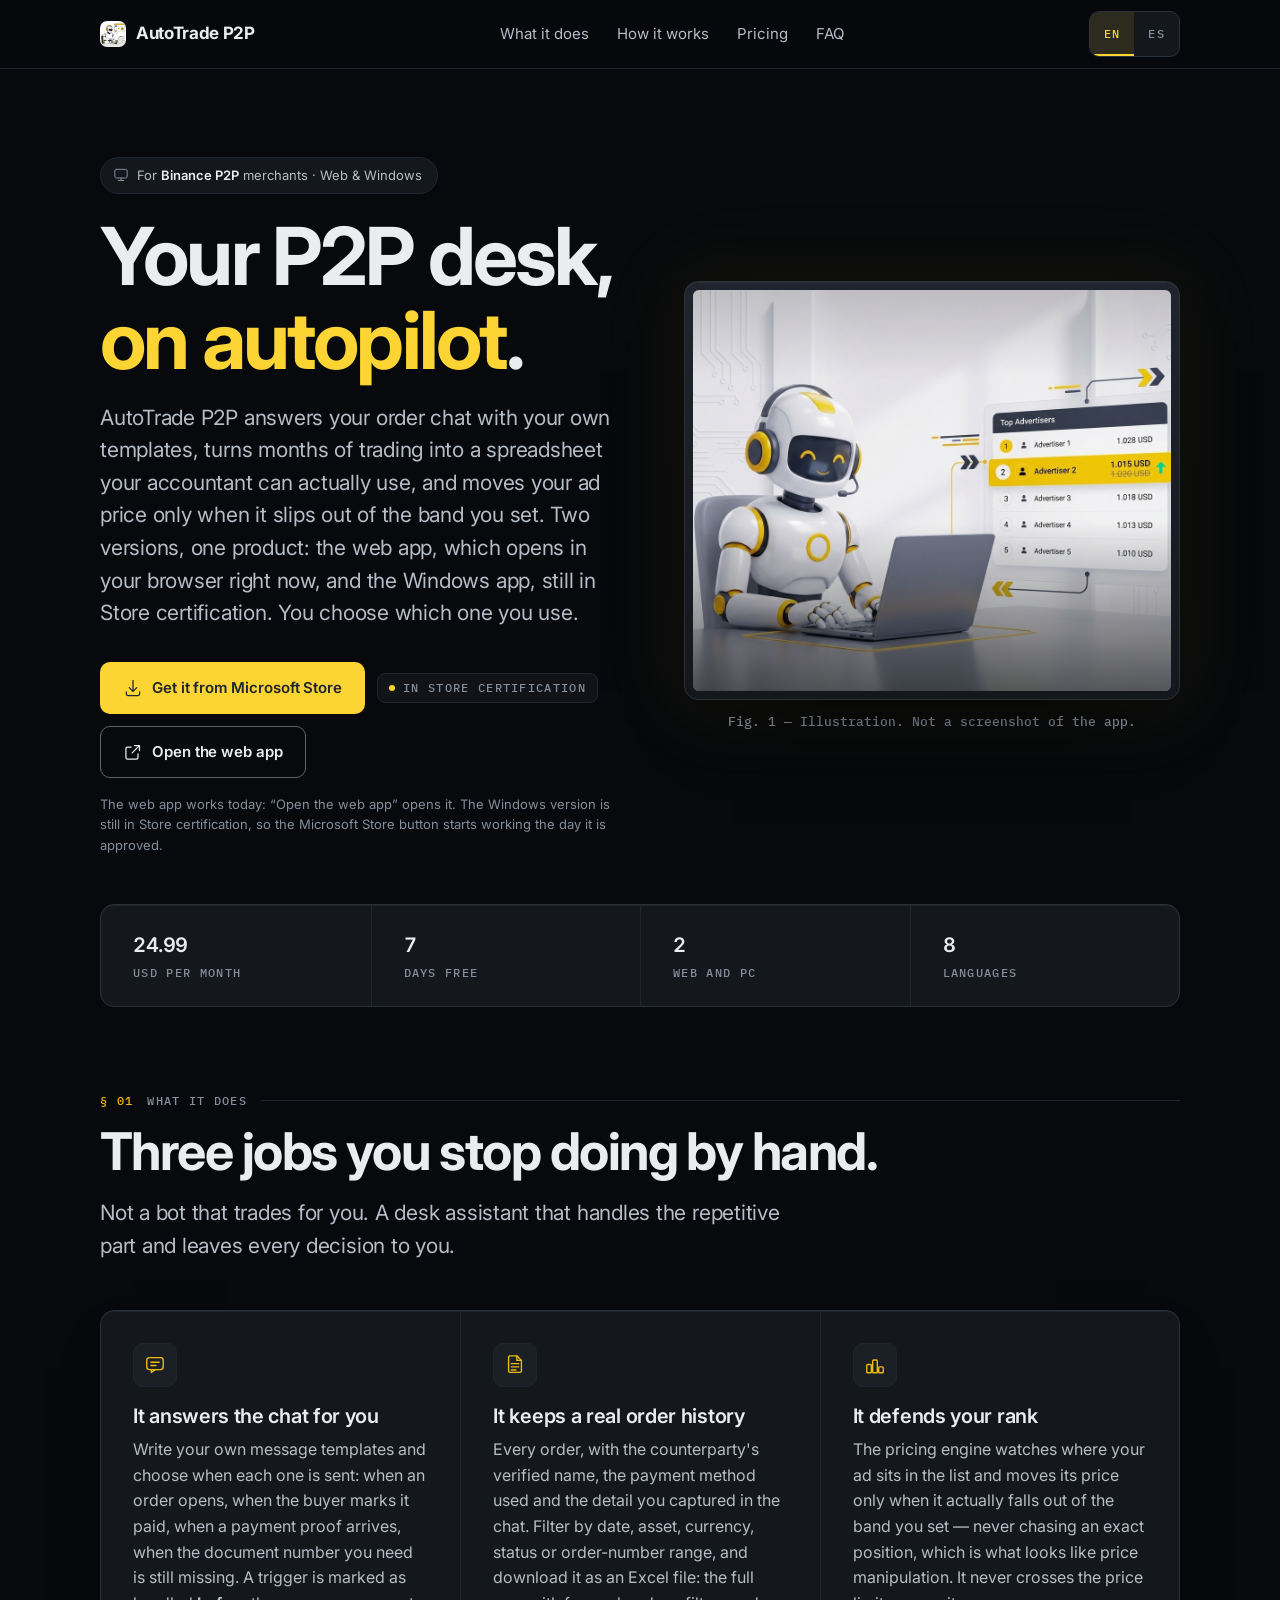
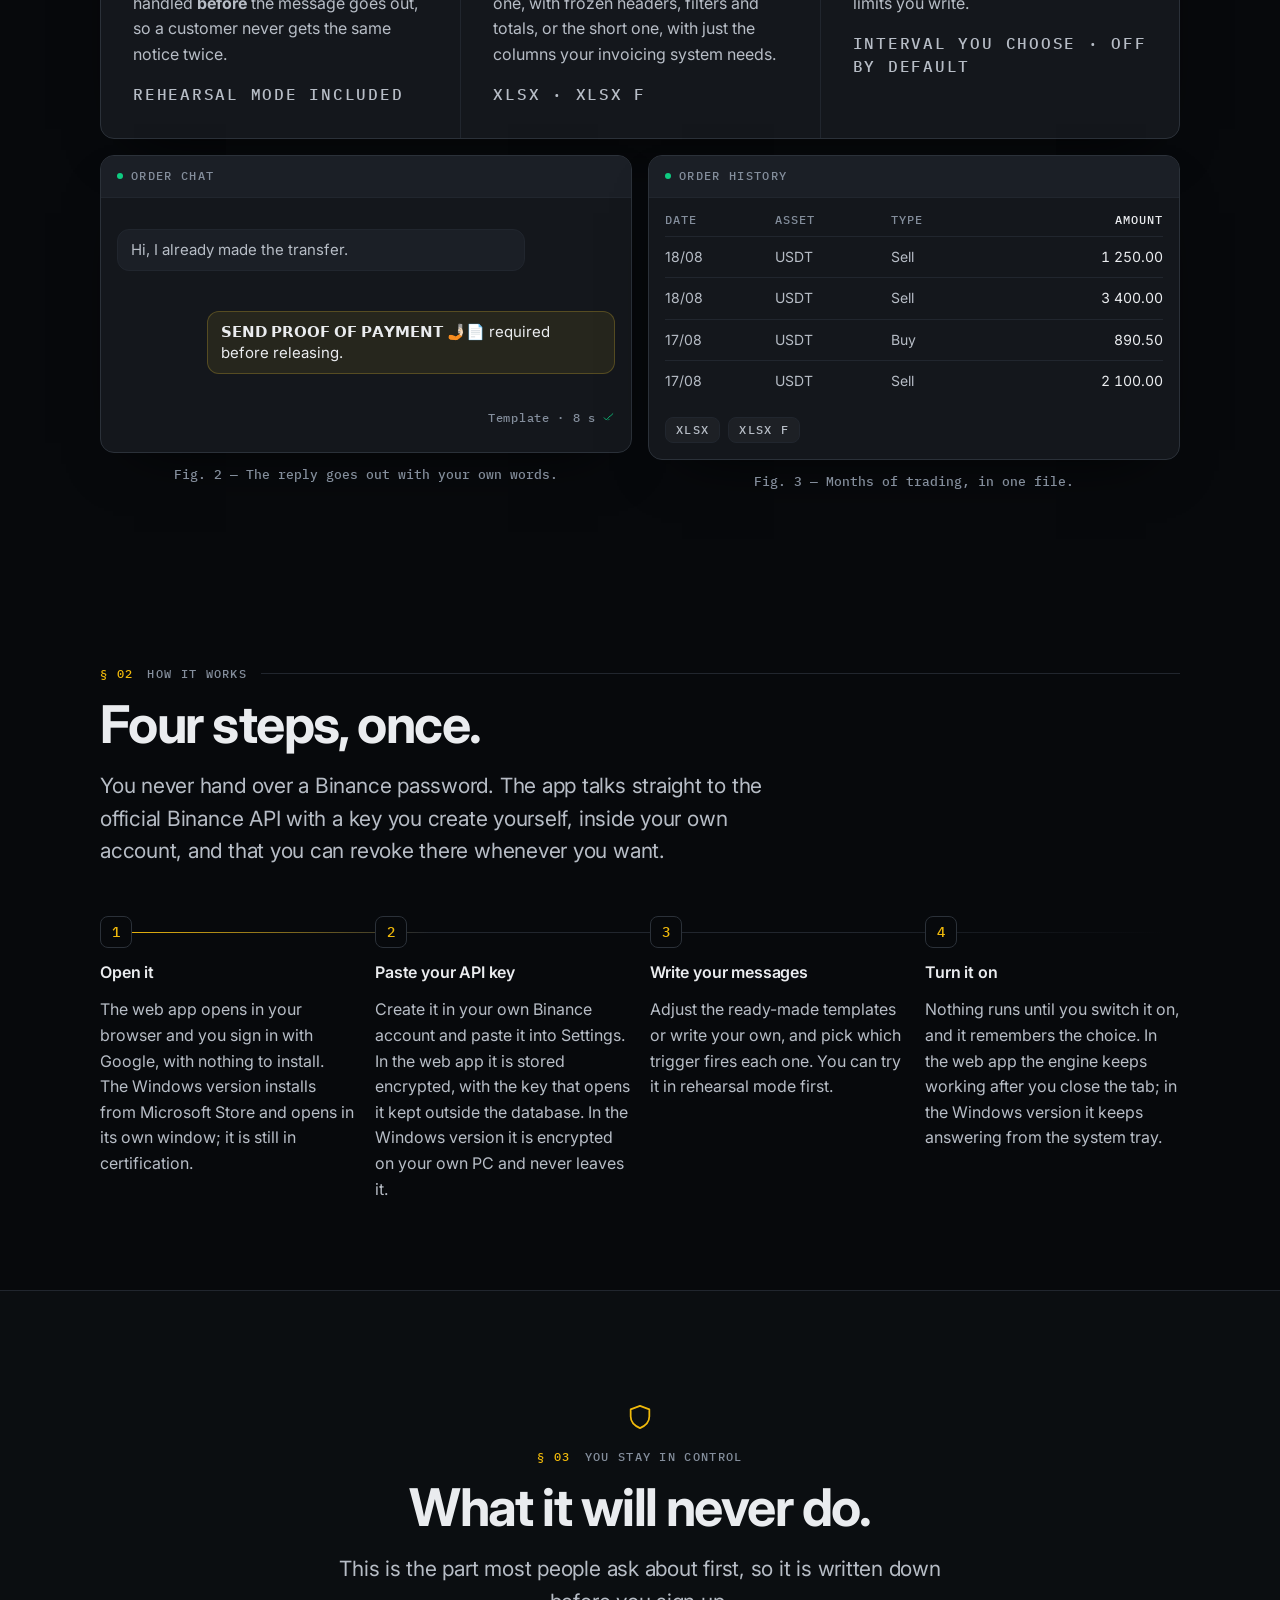
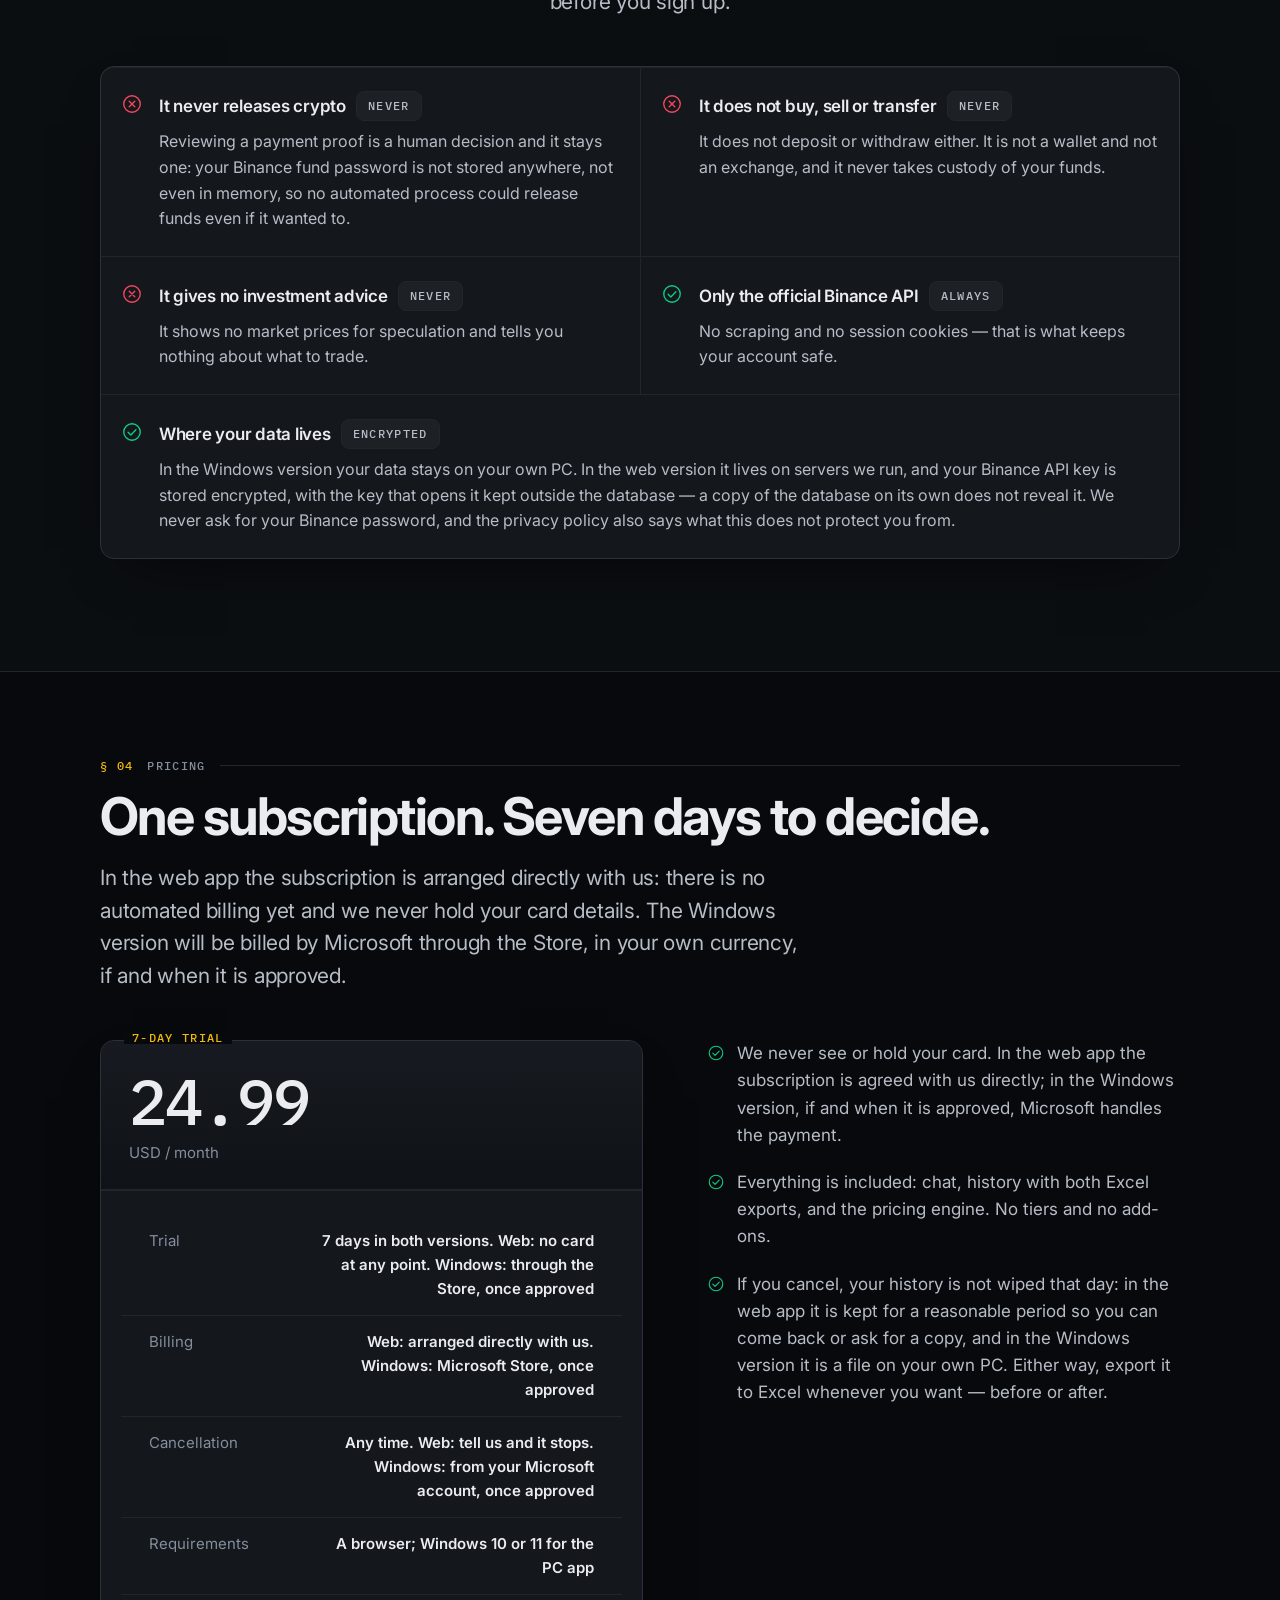
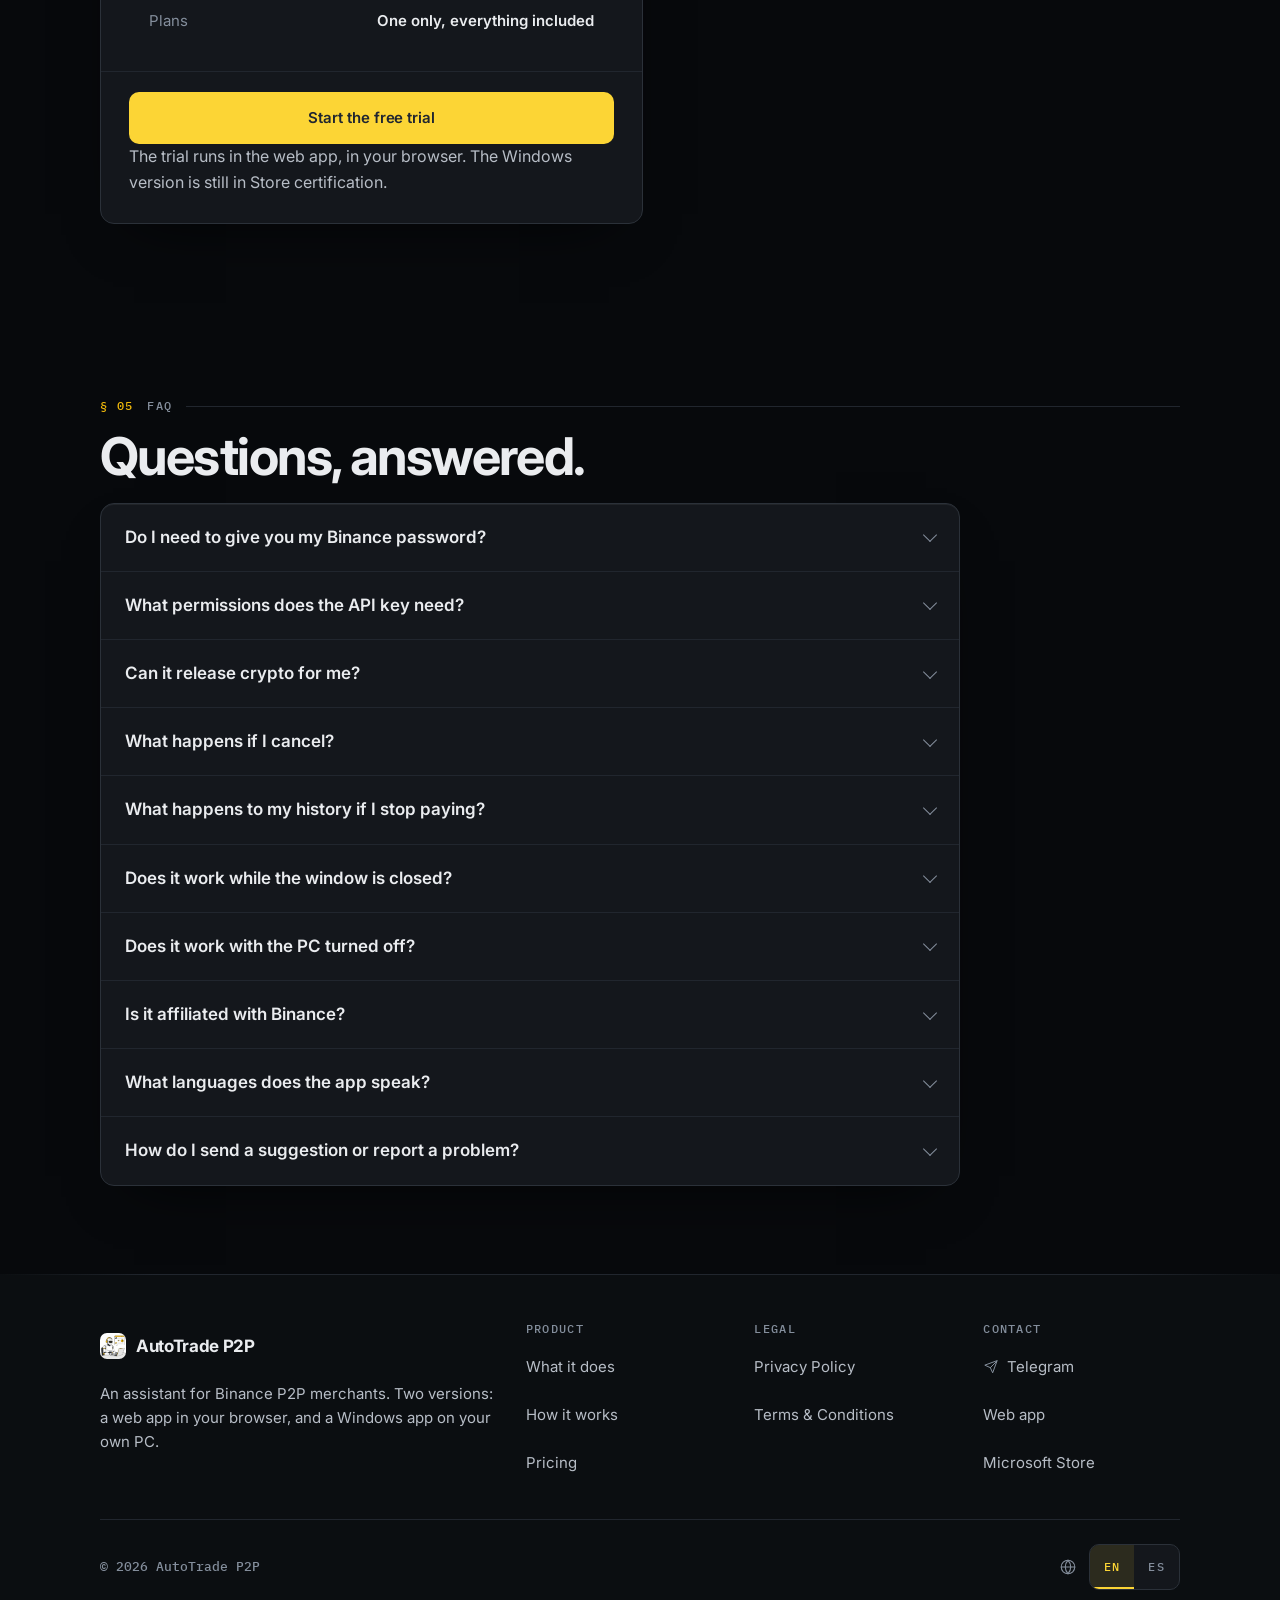
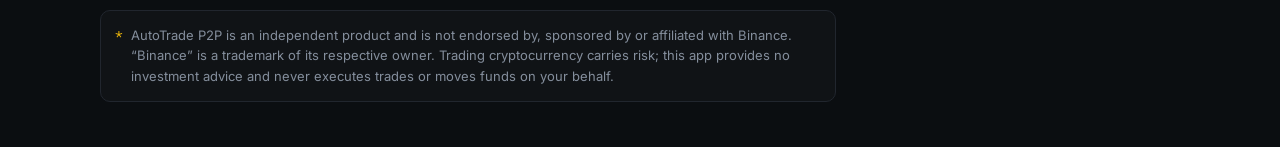
==== commit 707e8a29: "La burbuja de la Fig. 2 pasa a ser el mensaje que el dueno manda de verdad Decia «Gracias. Enviame e" ====
--- a/index.html
+++ b/index.html
@@ -198,7 +198,7 @@
                 cual y se lee con «ver código fuente»—. El diálogo funciona sin ella.
               -->
               <p class="chat__b" data-en="Hi, I already made the transfer." data-es="Hola, ya hice la transferencia.">Hi, I already made the transfer.</p>
-              <p class="chat__b chat__b--mio" data-en="Thanks. Please send me the proof and your full name as it appears on your ID." data-es="Gracias. Envíame el comprobante y tu nombre completo tal como aparece en tu documento.">Thanks. Please send me the proof and your full name as it appears on your ID.</p>
+              <p class="chat__b chat__b--mio" data-en="𝗦𝗘𝗡𝗗 𝗣𝗥𝗢𝗢𝗙 𝗢𝗙 𝗣𝗔𝗬𝗠𝗘𝗡𝗧 🤳🏻📄 required before releasing." data-es="𝗘𝗡𝗩𝗜𝗔𝗥 𝗖𝗢𝗠𝗣𝗥𝗢𝗕𝗔𝗡𝗧𝗘 𝗗𝗘 𝗣𝗔𝗚𝗢 🤳🏻📄 es requisito para liberar.">𝗦𝗘𝗡𝗗 𝗣𝗥𝗢𝗢𝗙 𝗢𝗙 𝗣𝗔𝗬𝗠𝗘𝗡𝗧 🤳🏻📄 required before releasing.</p>
               <p class="chat__pie"><span data-en="Template · 8 s" data-es="Plantilla · 8 s">Template · 8 s</span><svg class="i" viewBox="0 0 24 24" fill="none" stroke="currentColor" stroke-width="1.5" stroke-linecap="round" stroke-linejoin="round" aria-hidden="true" focusable="false"><polyline points="4 12.5 8 16.5 15 9"/><polyline points="12 16.5 13 15.5"/><polyline points="16 9 20 5"/></svg></p>
             </div>
           </div>
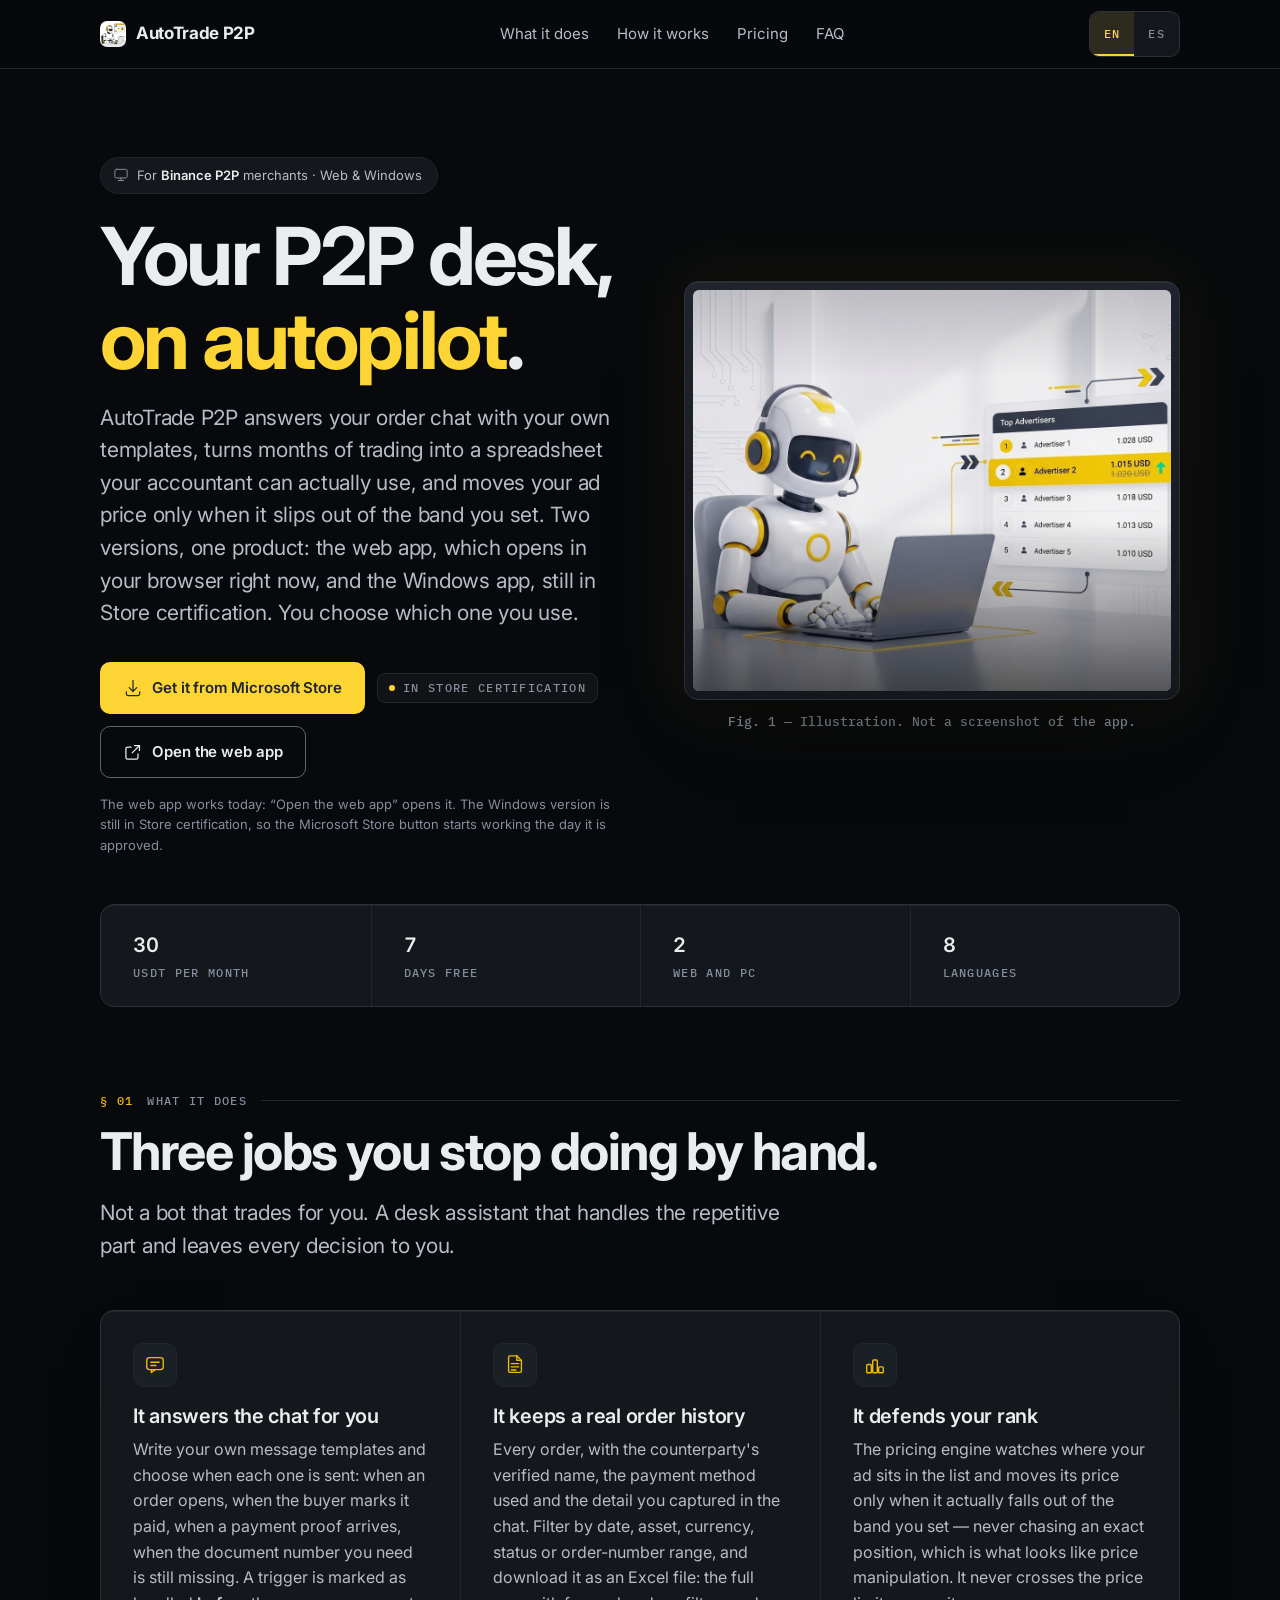
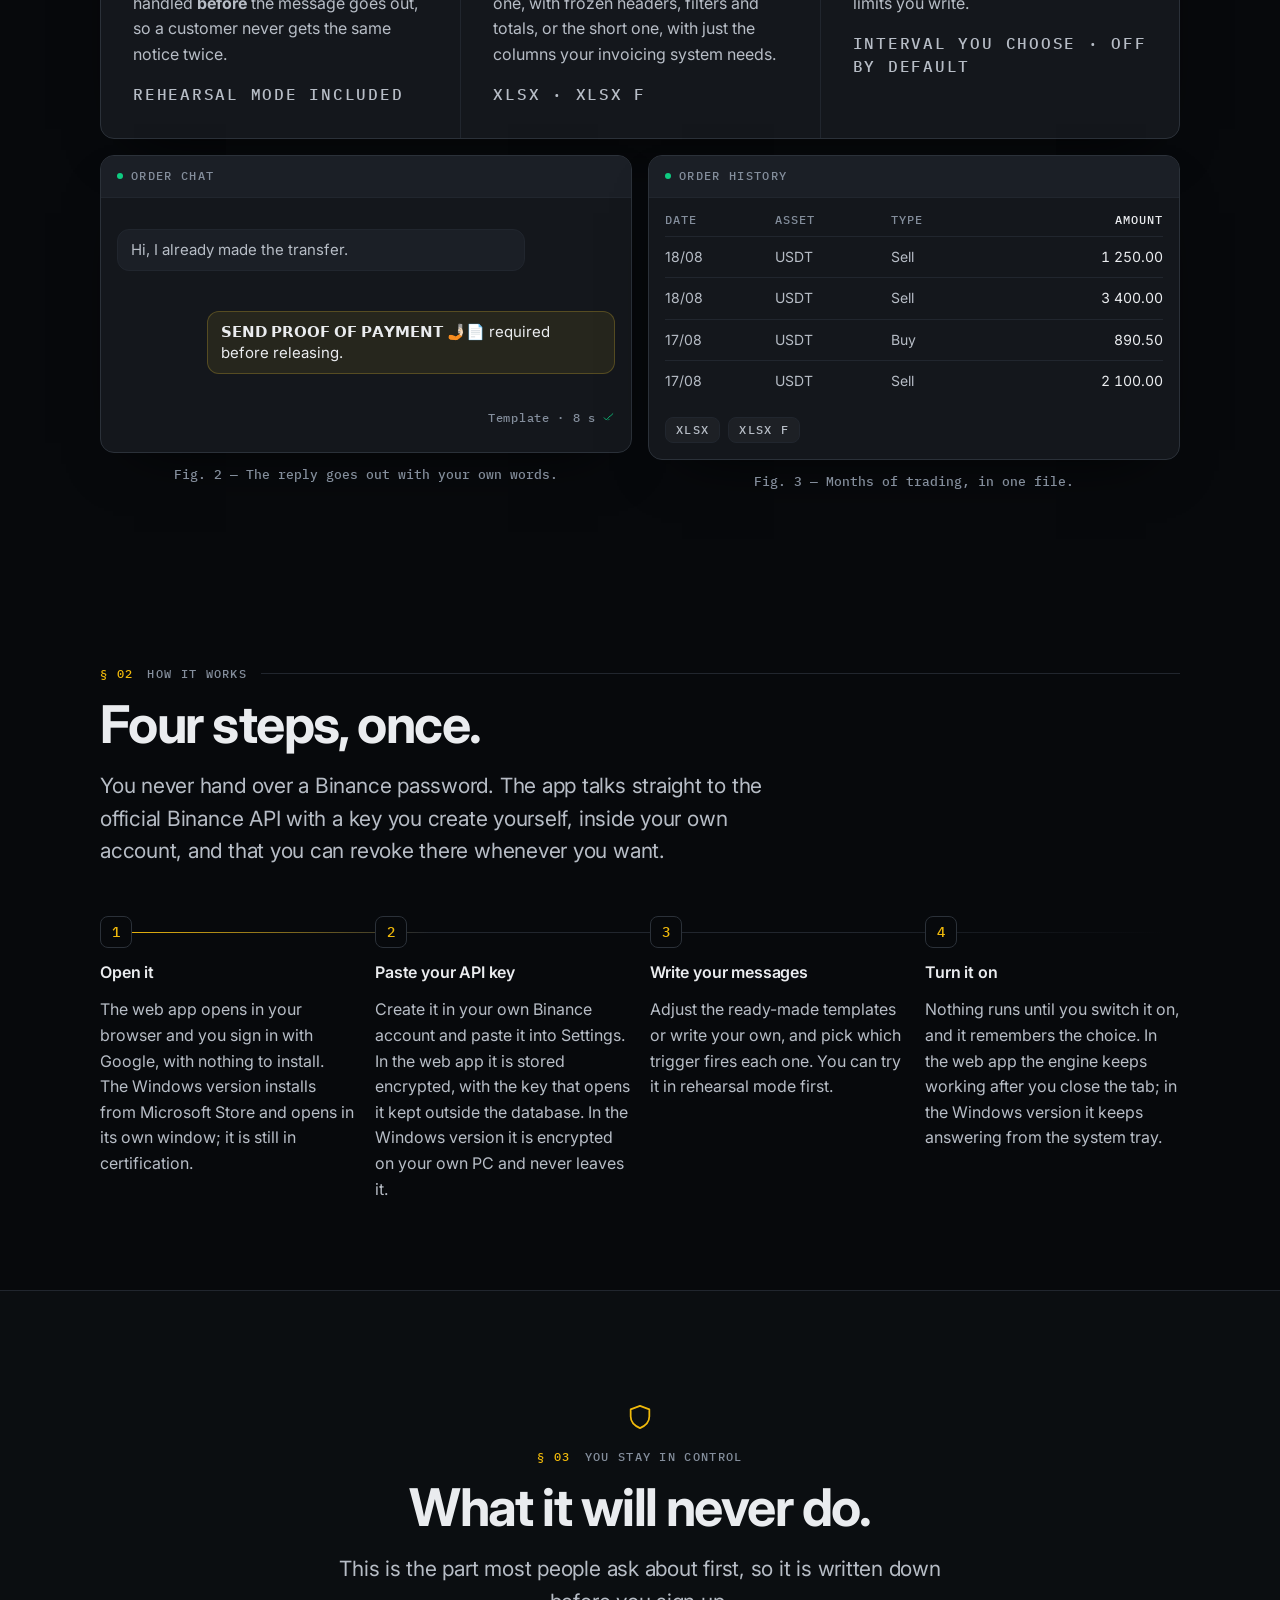
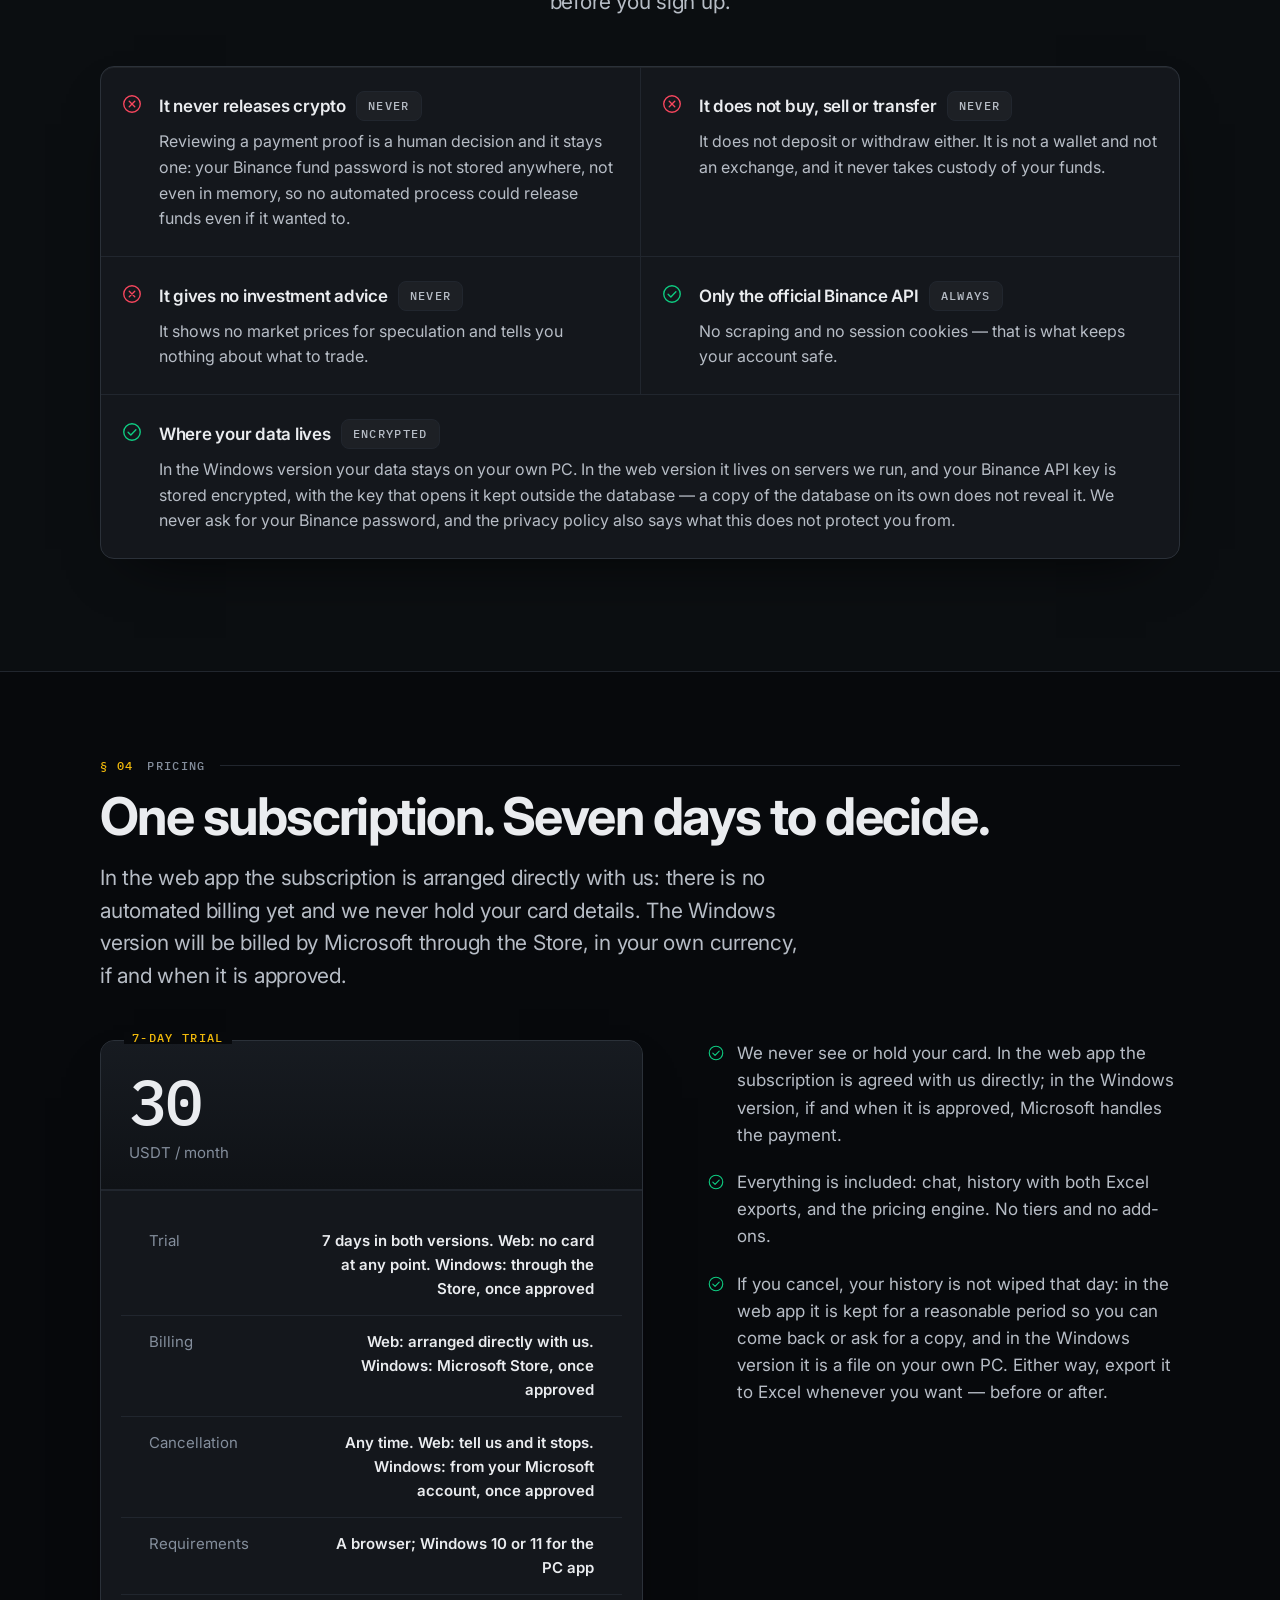
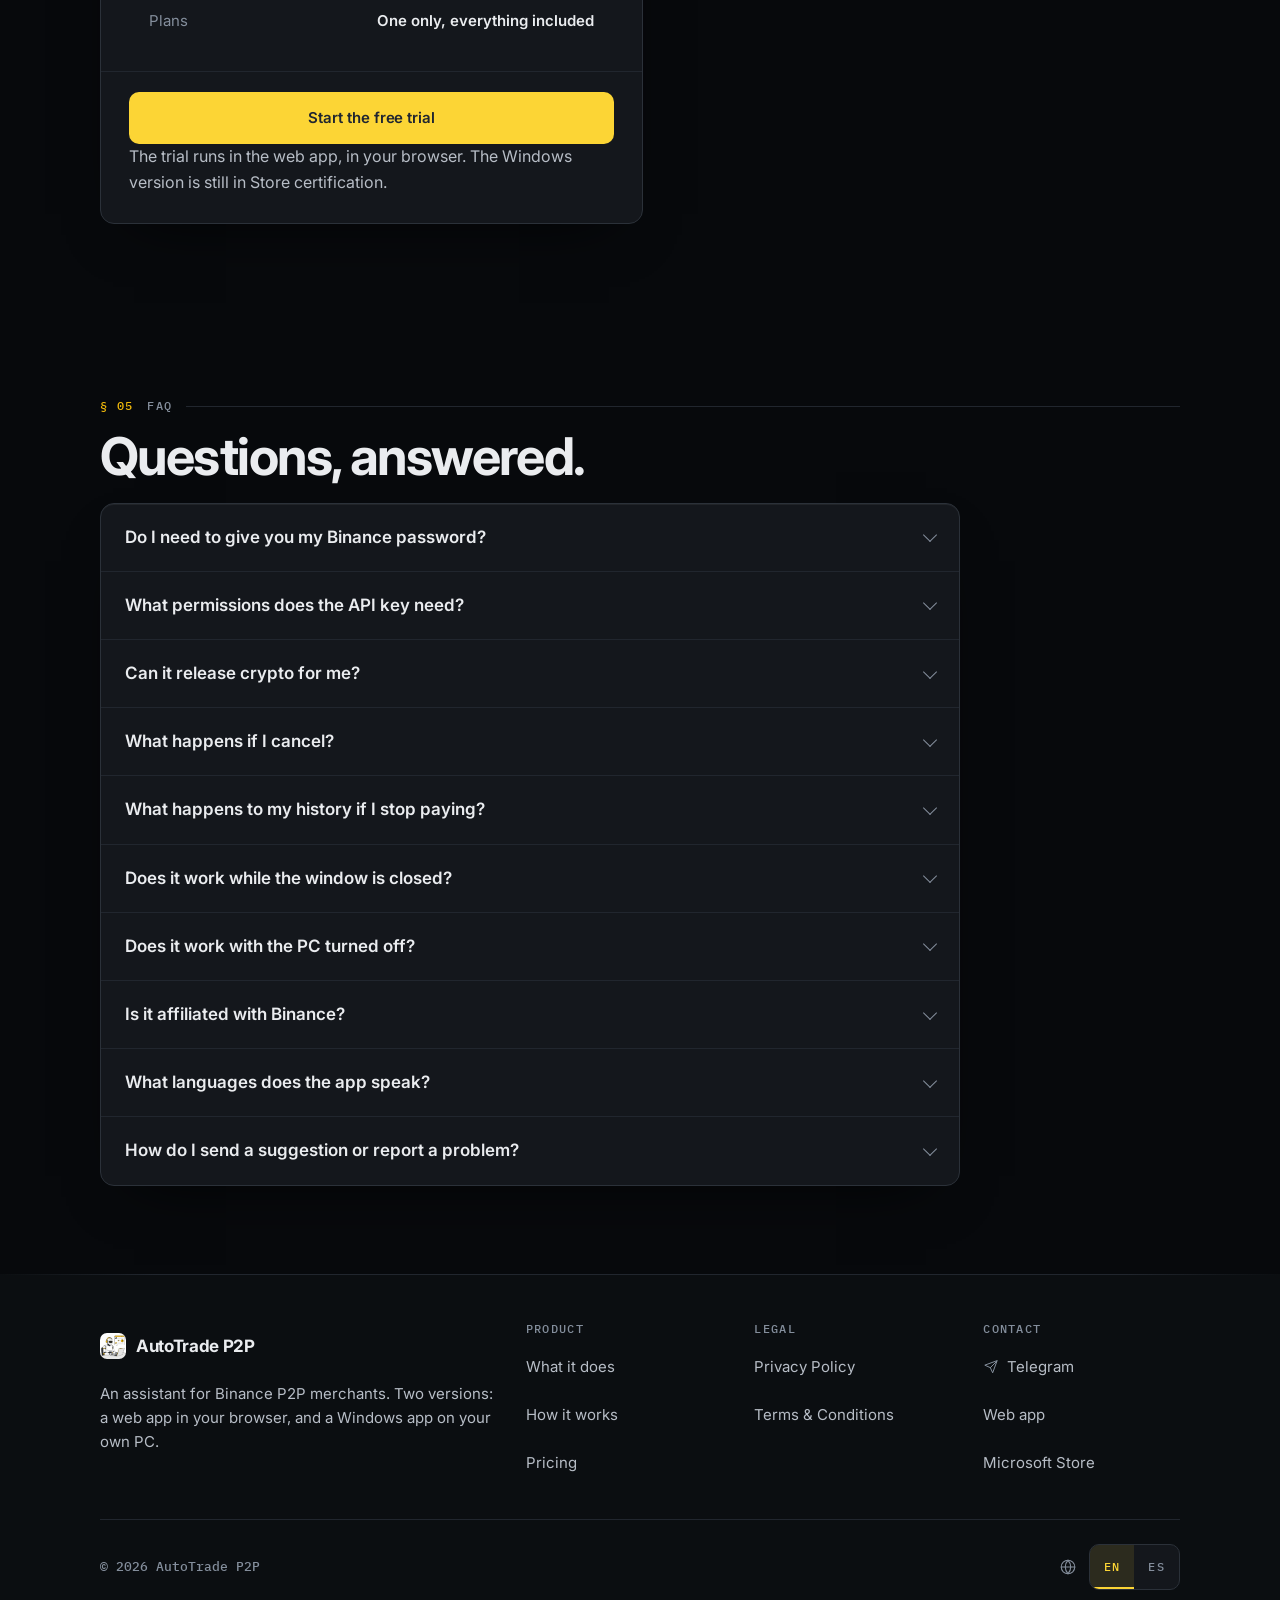
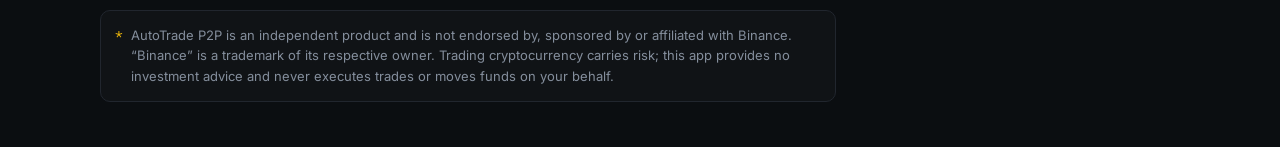
==== commit 9ea968d9: "El precio pasa a 30 USDT al mes Decision del dueno el 2026-08-25, y no es solo el numero: cambia la " ====
--- a/index.html
+++ b/index.html
@@ -120,7 +120,7 @@
       pantallas más abajo.
     -->
     <ul class="cifras" data-revelar>
-      <li><b>24.99</b><span data-en="USD per month" data-es="USD al mes">USD per month</span></li>
+      <li><b>30</b><span data-en="USDT per month" data-es="USDT al mes">USDT per month</span></li>
       <li><b>7</b><span data-en="Days free" data-es="Días gratis">Days free</span></li>
       <!--
         Esta cifra decía «0 · Servidores nuestros». Dejó de ser cierta el día que
@@ -364,8 +364,13 @@
         <span class="ficha__leyenda" data-en="7-day trial" data-es="7 días de prueba">7-day trial</span>
         <div class="panel">
           <div class="ficha__cab">
-            <span class="ficha__cifra">24.99</span>
-            <span class="ficha__unidad" data-en="USD / month" data-es="USD / mes">USD / month</span>
+            <!--
+              30 USDT y no 24,99 USD desde el 2026-08-25. Cambia el numero Y la moneda: se
+              cobra en USDT por Binance Pay, que es como se cobra de verdad. El suscriptor ya
+              tiene USDT -es comerciante P2P- y no hay ninguna pasarela que cobre dolares.
+            -->
+            <span class="ficha__cifra">30</span>
+            <span class="ficha__unidad" data-en="USDT / month" data-es="USDT / mes">USDT / month</span>
           </div>
           <dl>
             <!--
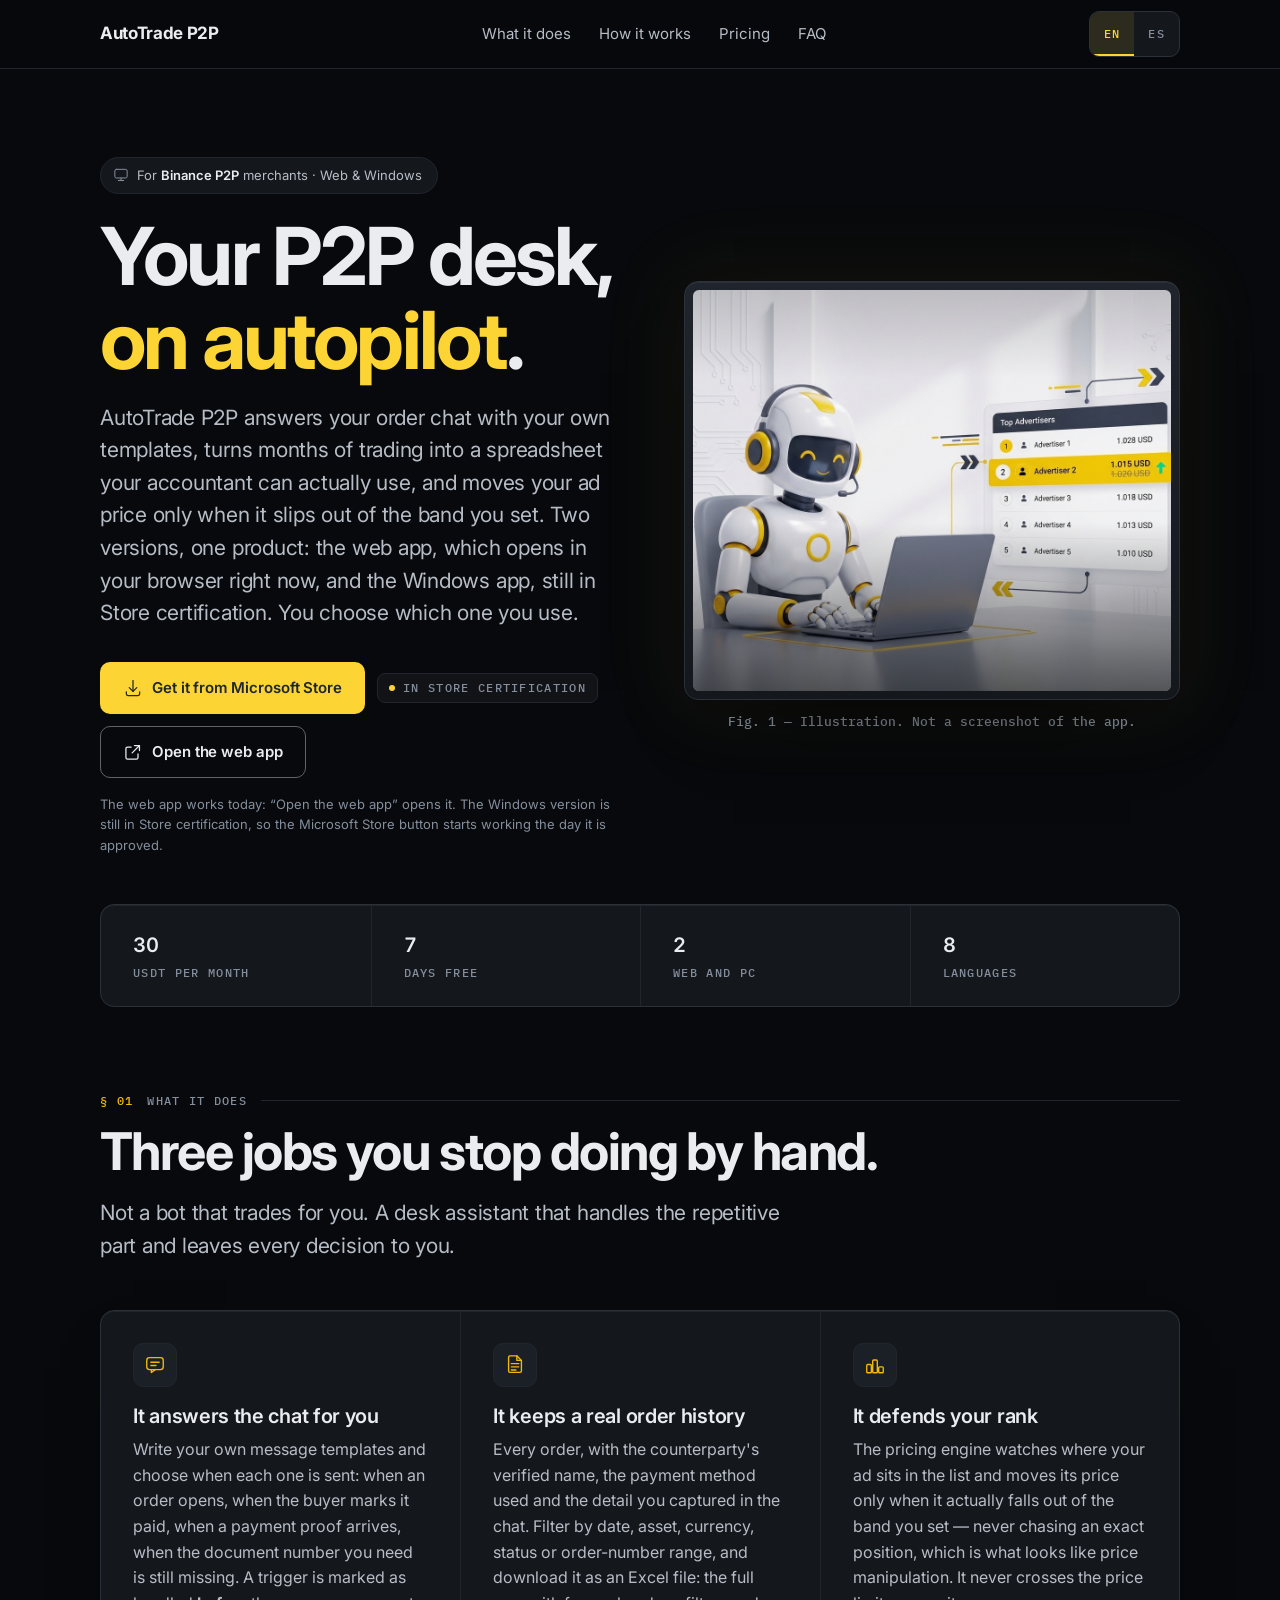
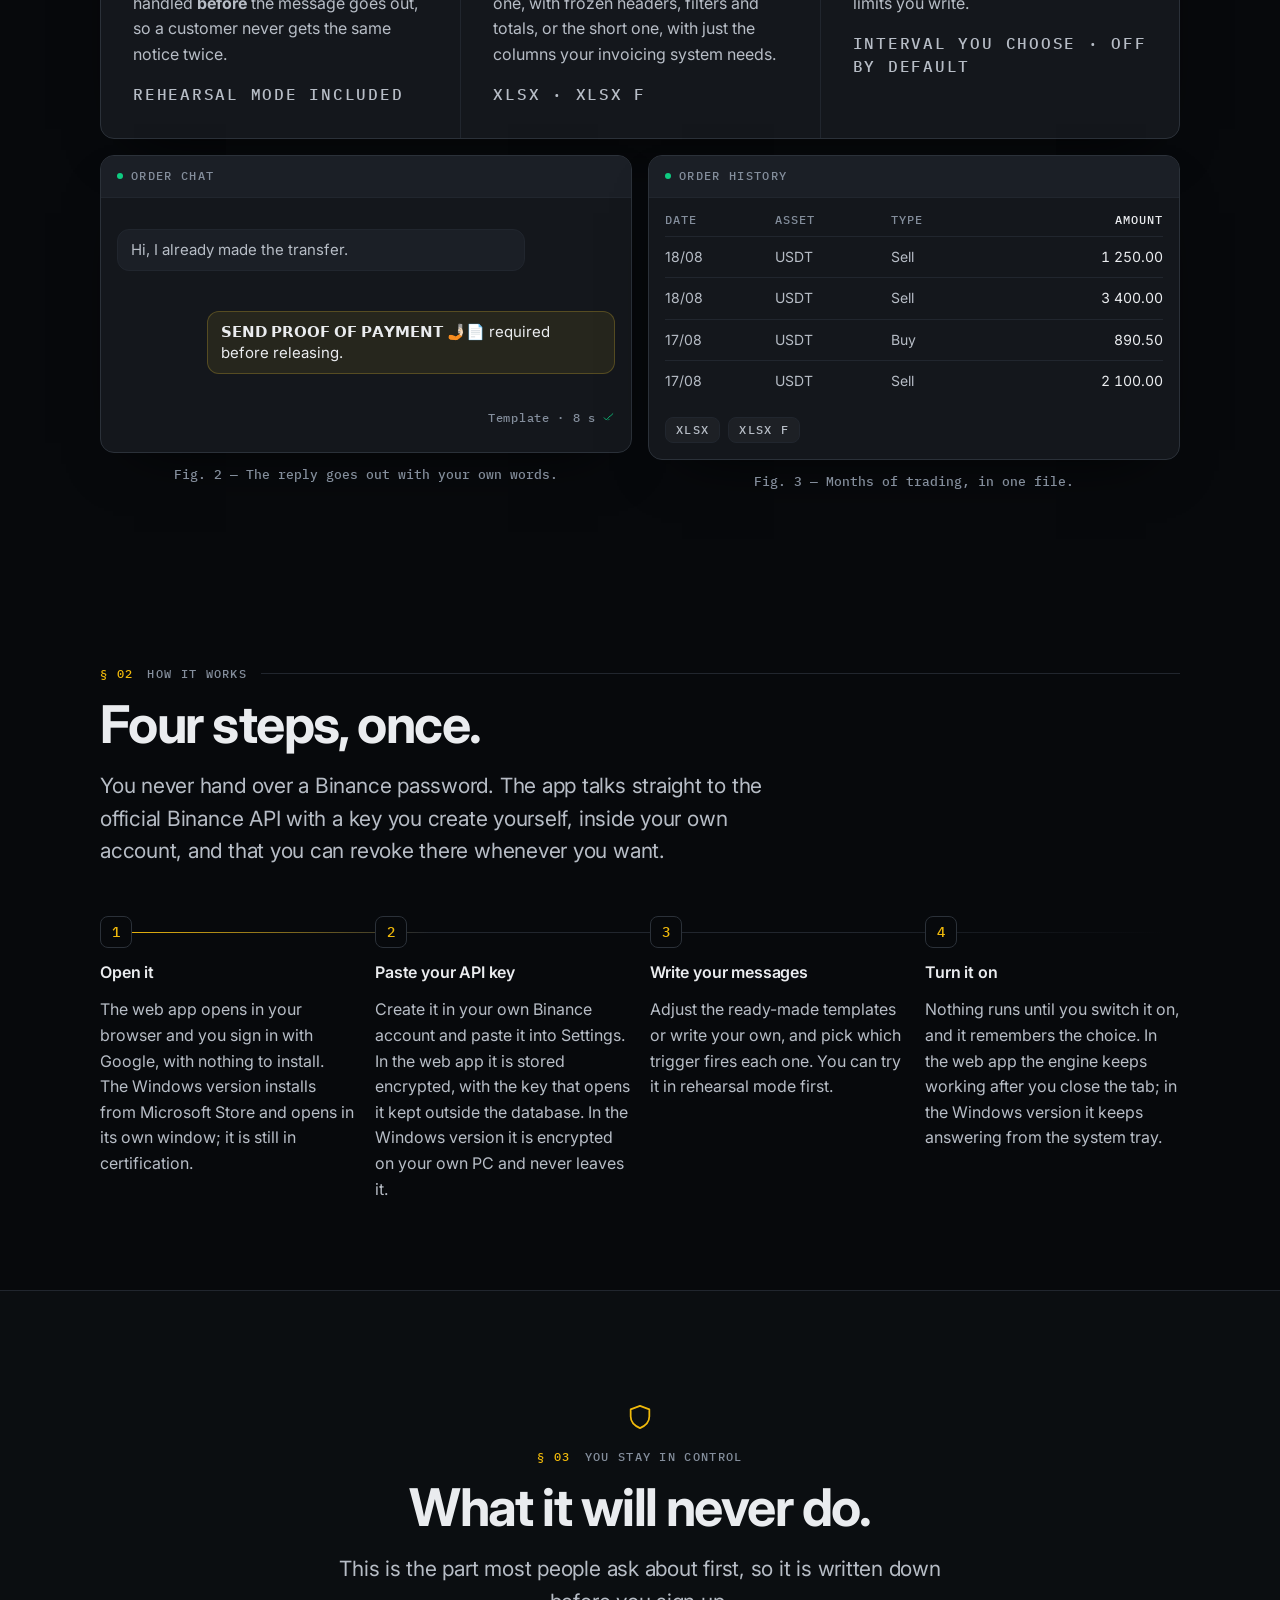
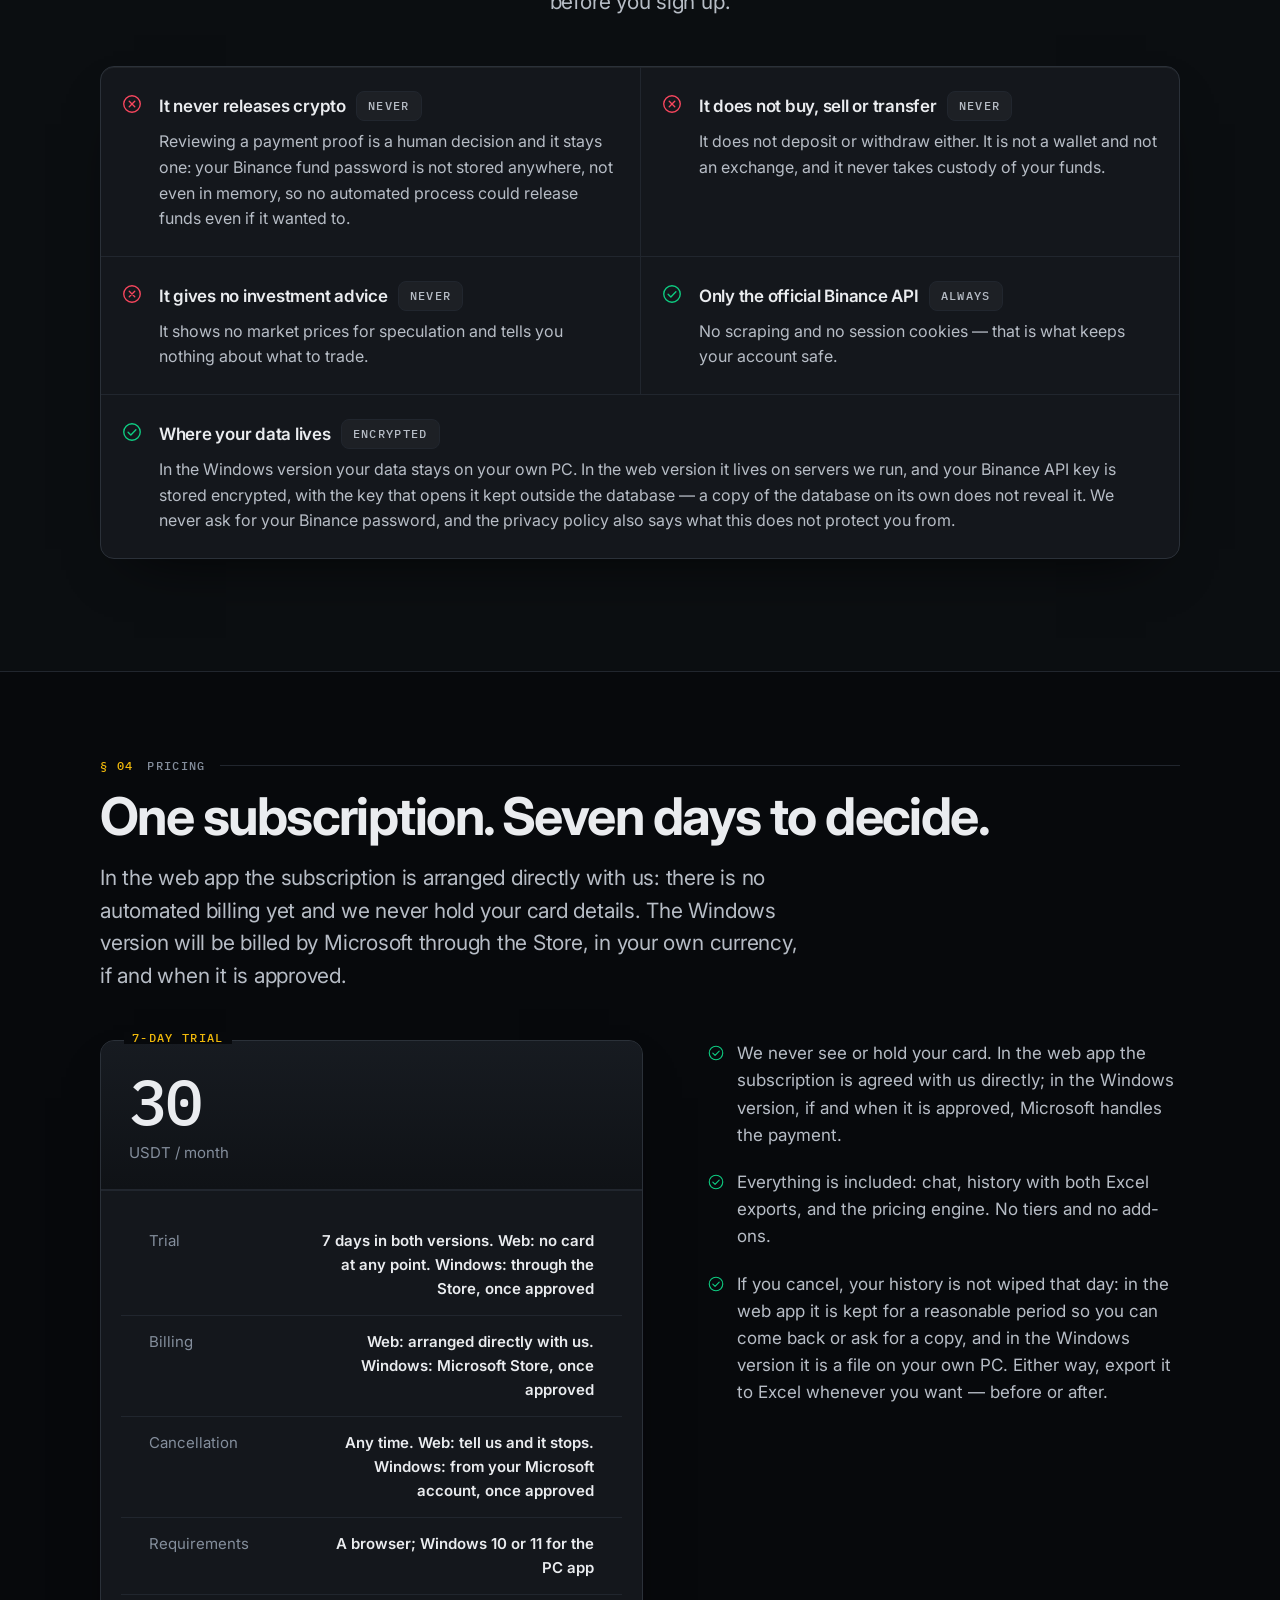
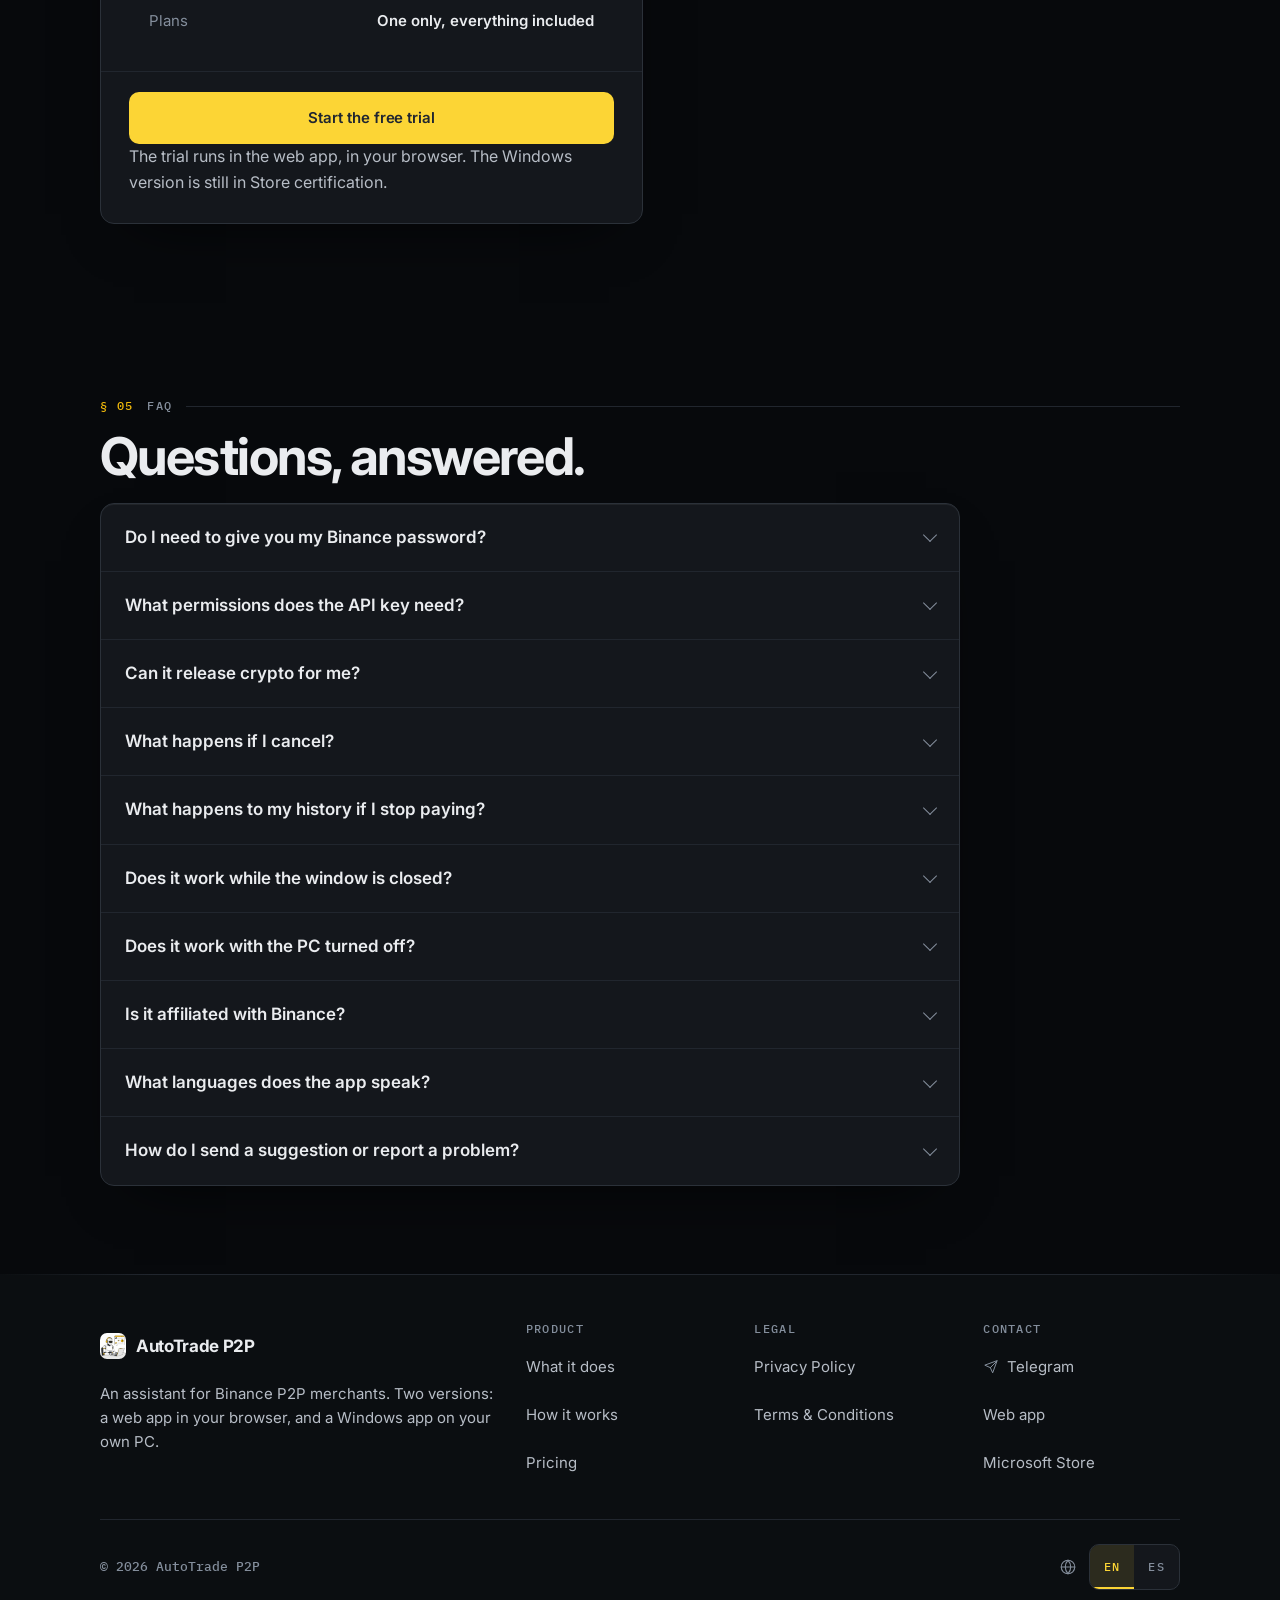
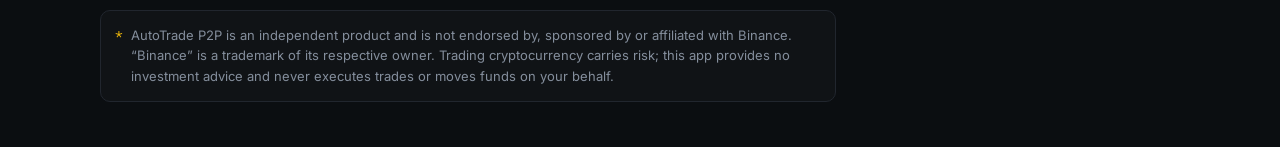
==== commit e24395e4: "La cabecera lleva solo el nombre: el icono se va El dueno lo marco en rojo en una captura de la port" ====
--- a/index.html
+++ b/index.html
@@ -33,7 +33,7 @@
 
 <header class="cabecera">
   <div class="contenedor cabecera__fila">
-    <a class="marca" href="./"><img src="assets/icono.png" alt="AutoTrade P2P" width="26" height="26">AutoTrade P2P</a>
+    <a class="marca" href="./">AutoTrade P2P</a>
     <nav class="cabecera__nav">
       <a href="#que-hace" data-en="What it does" data-es="Qué hace">What it does</a>
       <a href="#como-funciona" data-en="How it works" data-es="Cómo funciona">How it works</a>
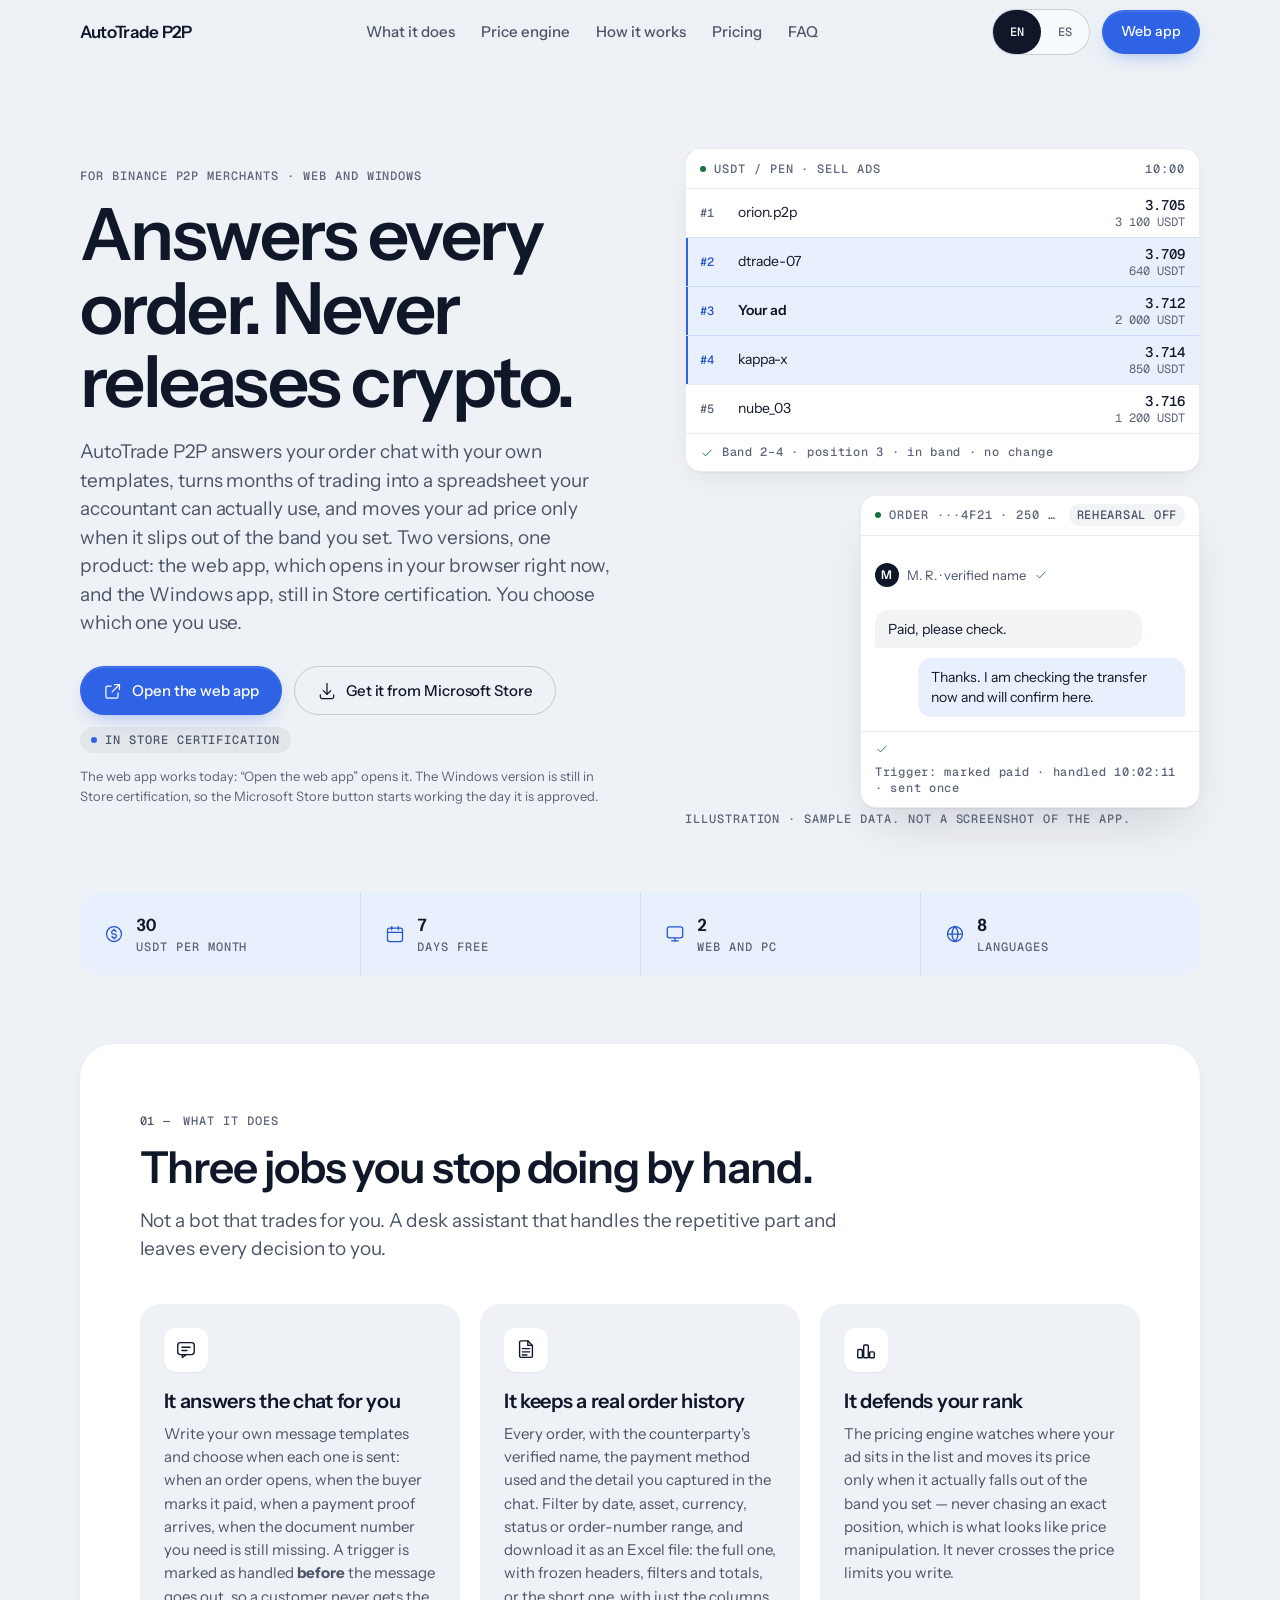
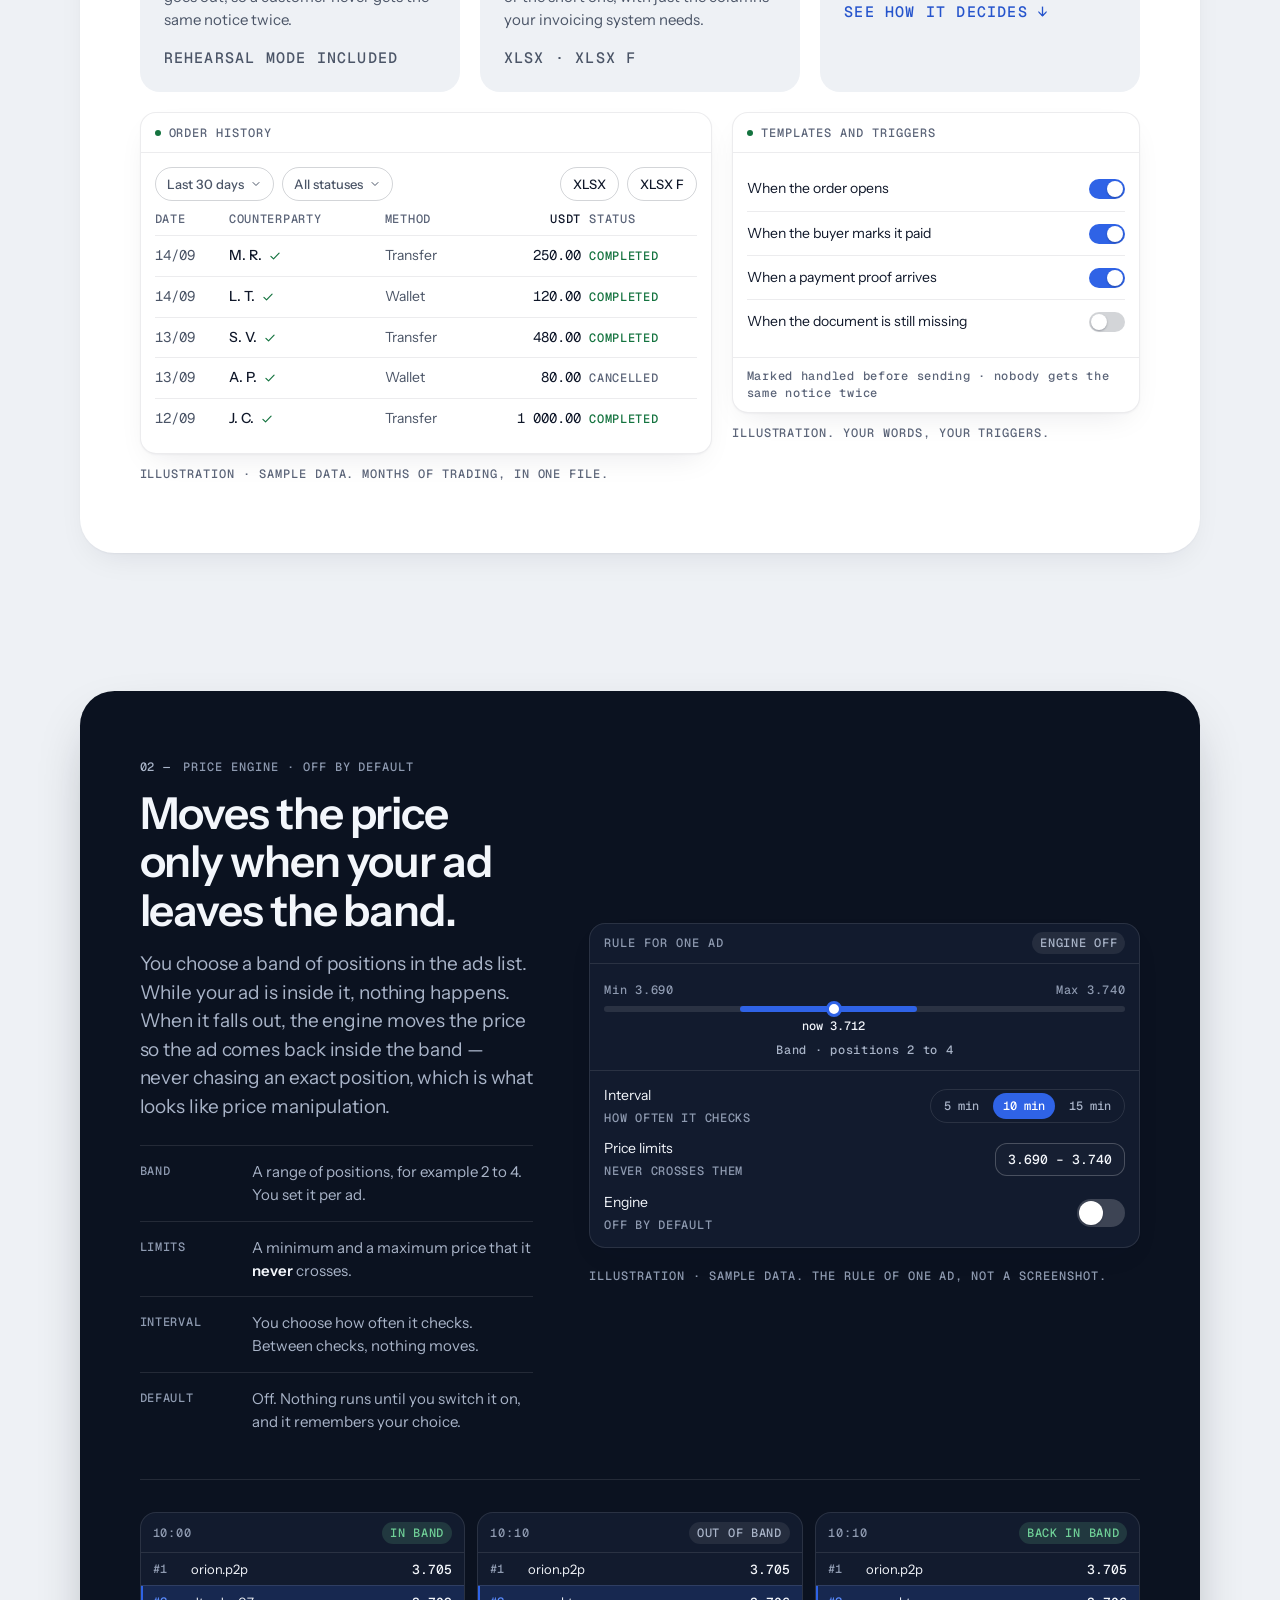
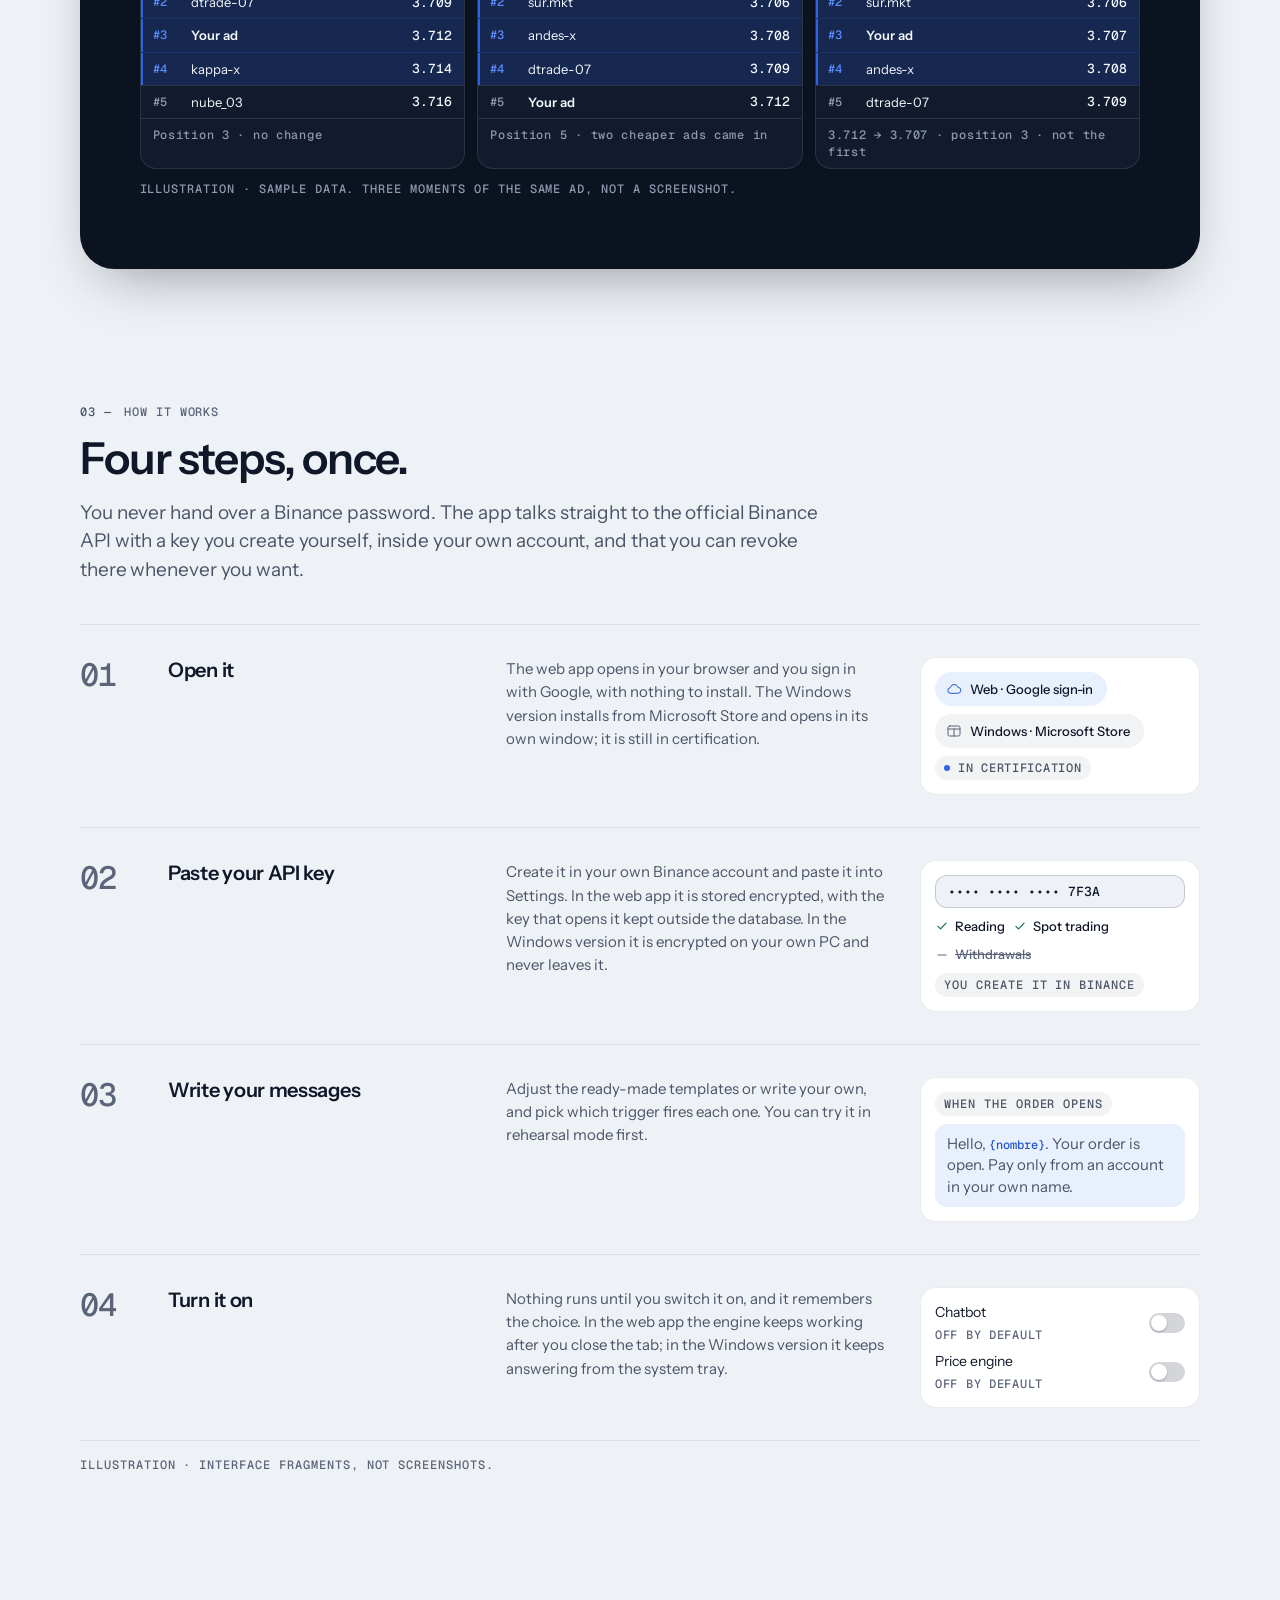
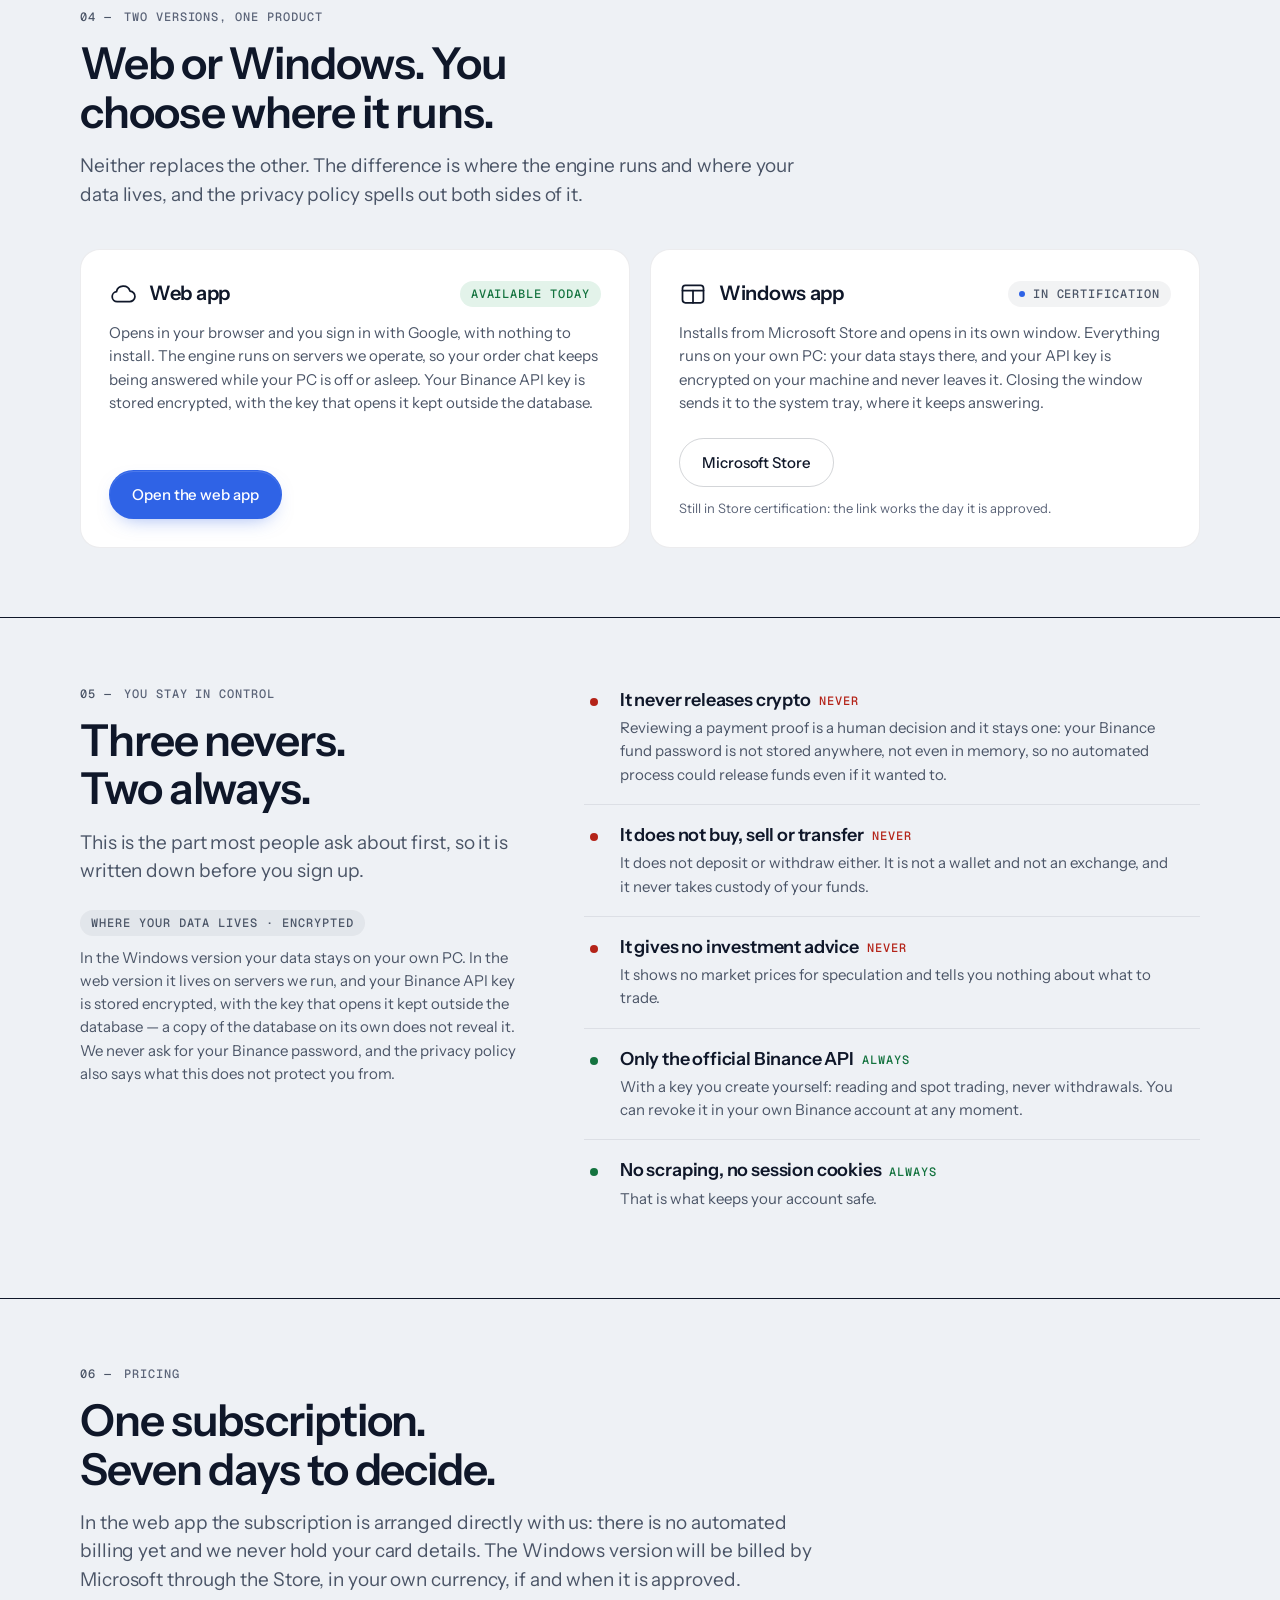
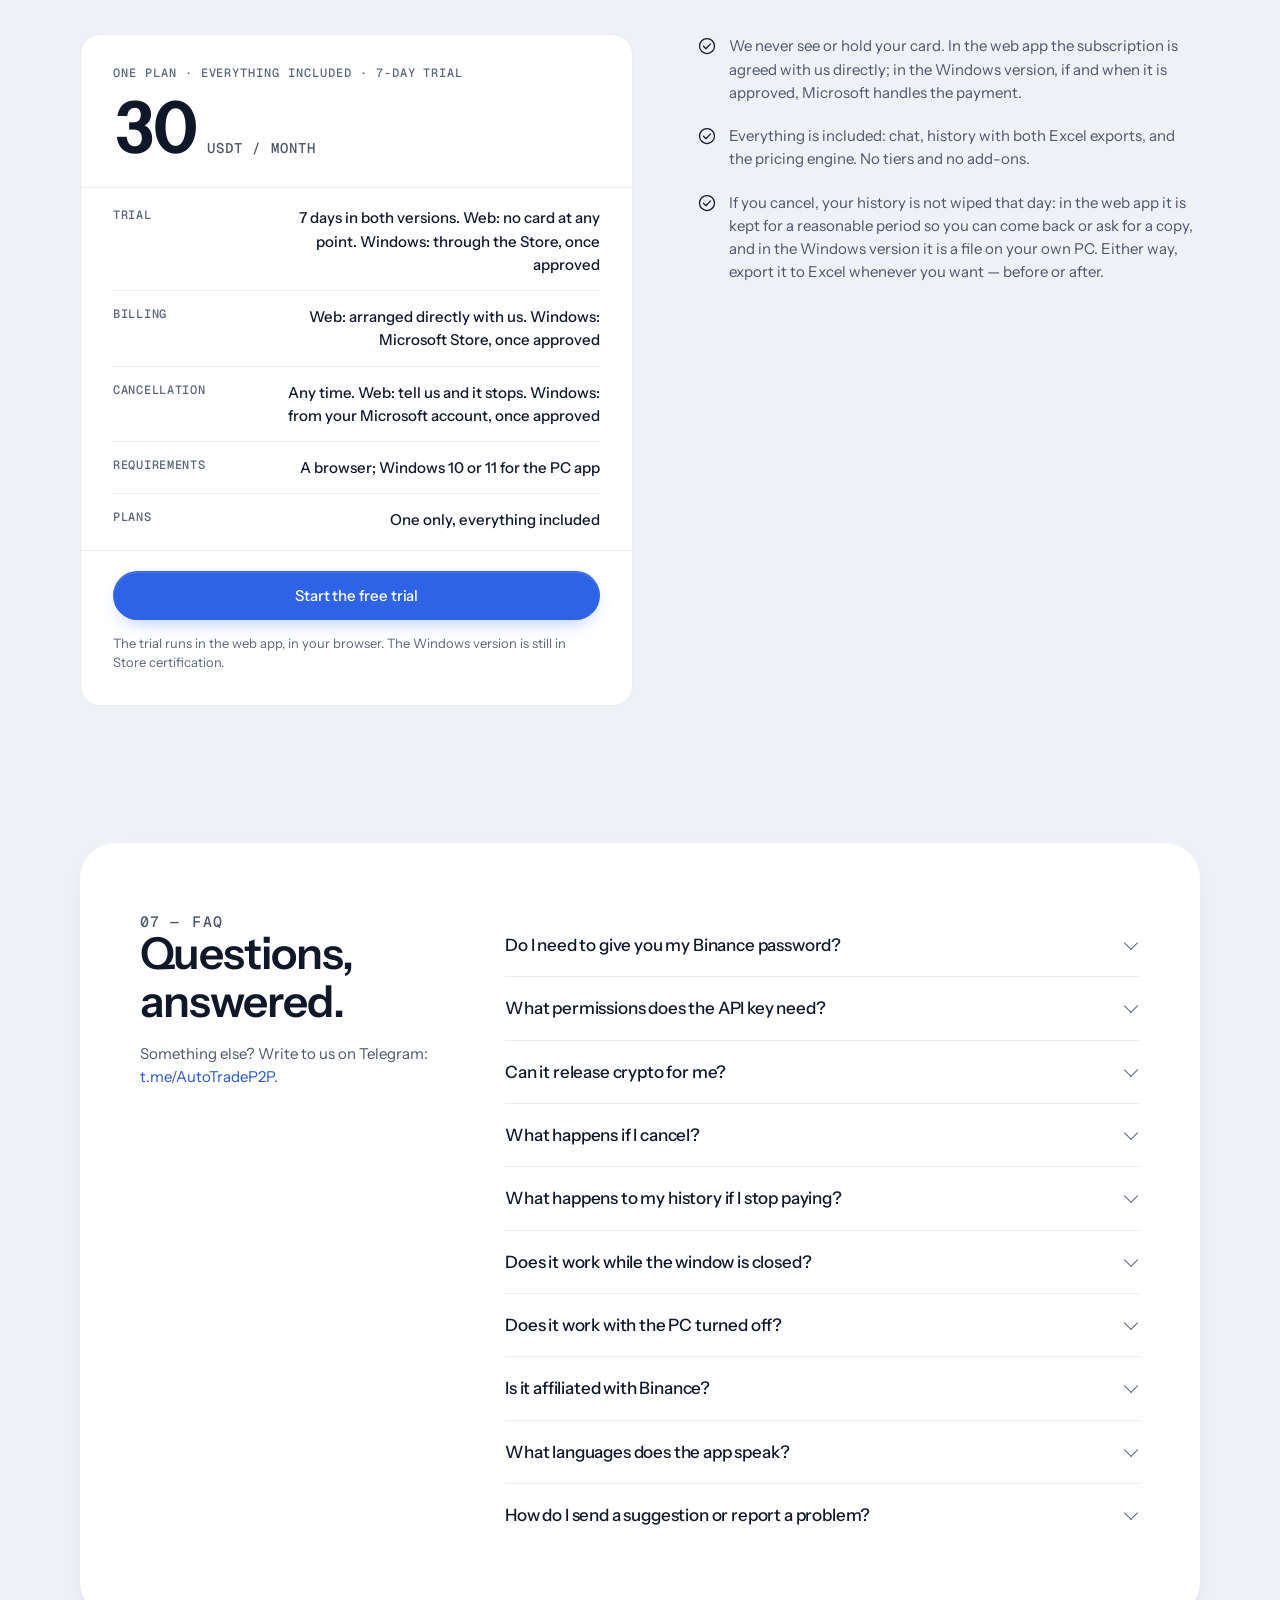
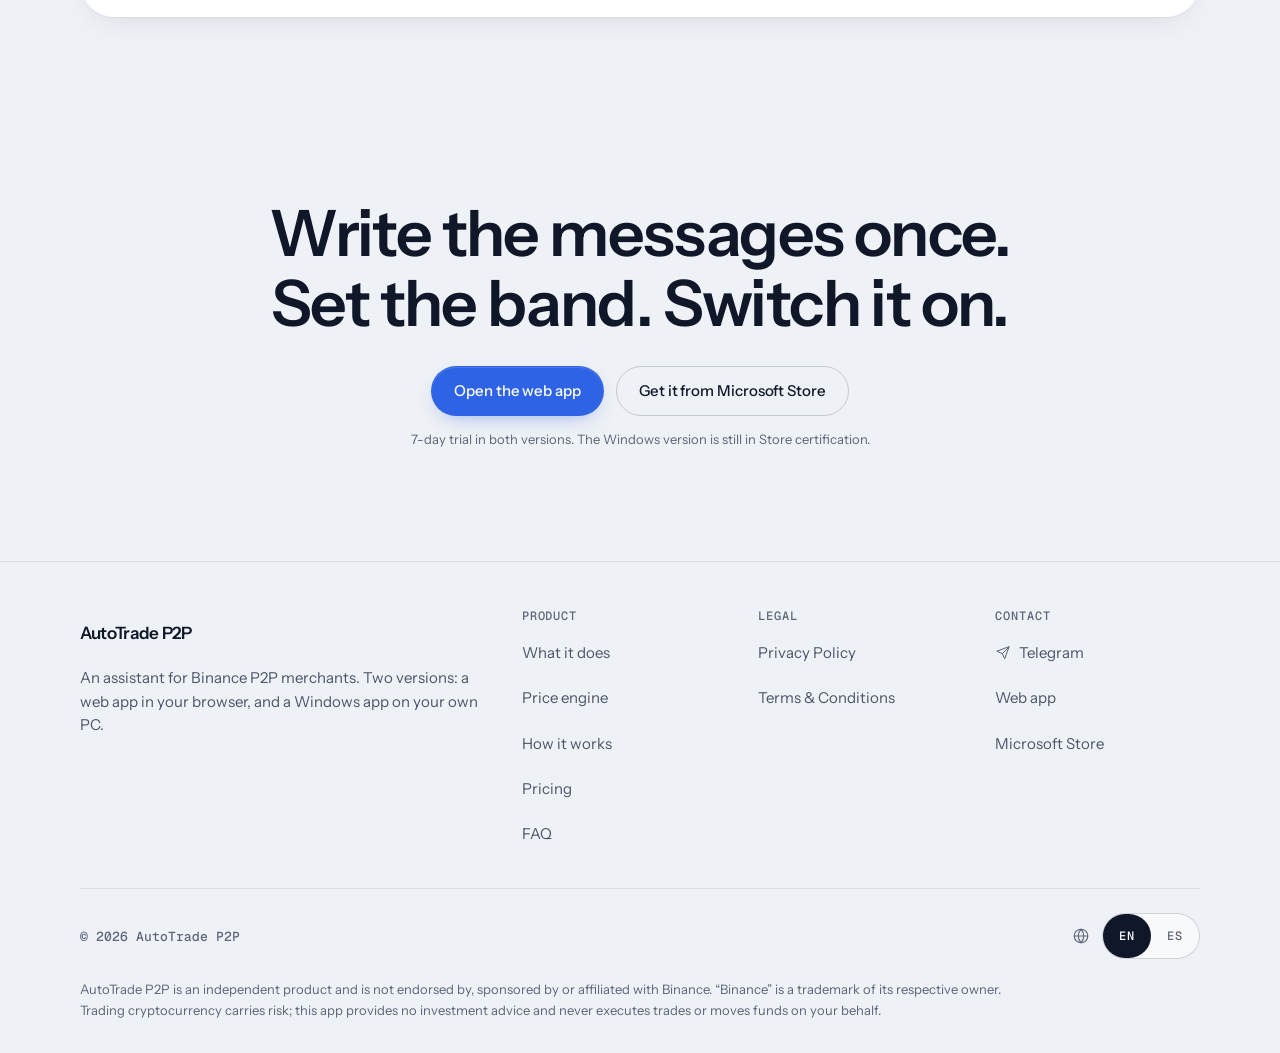
==== commit 7eacb2ce: "Diseño nuevo «Marino sobre hielo»: la portada deja el negro y el amarillo, y la imagen es el product" ====
--- a/index.html
+++ b/index.html
@@ -5,10 +5,9 @@
 <meta name="viewport" content="width=device-width, initial-scale=1">
 <title data-en="AutoTrade P2P — Your Binance P2P desk, on autopilot" data-es="AutoTrade P2P — Comercio en Binance P2P, en automático">AutoTrade P2P — Your Binance P2P desk, on autopilot</title>
 <!--
-  Los <meta> se quedan en INGLÉS y no llevan data-en / data-es. No es un olvido:
-  `idioma.js` solo escribe `innerHTML`, y en un <meta> eso no hace nada porque el
-  texto vive en el atributo `content`. Además es lo correcto: los rastreadores no
-  pulsan el conmutador, y el idioma por defecto del sitio es el inglés.
+  Los <meta> se quedan en INGLÉS y no llevan data-en / data-es: `idioma.js` solo escribe
+  `innerHTML`, y en un <meta> eso no hace nada. Los rastreadores no pulsan el conmutador,
+  y el idioma por defecto del sitio es el inglés.
 -->
 <meta name="description" content="An assistant for Binance P2P merchants: replies to your order chat with your own templates, keeps an exportable order history and defends your price in the ads list. Two versions — a web app you can open today, and a Windows app in Store certification.">
 <meta name="author" content="AutoTrade P2P">
@@ -16,17 +15,22 @@
 <meta property="og:type" content="website">
 <meta property="og:title" content="AutoTrade P2P — Your Binance P2P desk, on autopilot">
 <meta property="og:description" content="Answers your order chat with your own templates, keeps an exportable history of every trade and defends your price in the ads ranking. Available now as a web app; the Windows version is in Store certification.">
-<meta property="og:image" content="https://autotradep2p.com/assets/hero.jpg">
+<!--
+  La imagen de la vista previa social es la composición de la portada (el ranking con la banda
+  de puestos), rasterizada a 1200×630 con Electron; no es una captura de la app. Si cambia la
+  portada, se vuelve a generar (ver README).
+-->
+<meta property="og:image" content="https://autotradep2p.com/assets/og.png">
+<meta property="og:image:width" content="1200">
+<meta property="og:image:height" content="630">
 <meta name="twitter:card" content="summary_large_image">
 <link rel="preconnect" href="https://fonts.googleapis.com">
 <link rel="preconnect" href="https://fonts.gstatic.com" crossorigin>
 <!--
-  DOS familias y DOS ficheros, ni uno más. Inter en variable 400..700 cubre cuerpo,
-  botones y titulares con una sola descarga; IBM Plex Mono va con UN solo corte (500)
-  porque en Google Fonts no es variable y cada peso es un fichero aparte. Cada peso
-  que se añada aquí es peso de descarga en el móvil de alguien con datos contados.
+  DOS familias. Instrument Sans en variable 400..700 cubre cuerpo, botones y titulares con
+  una sola descarga; Geist Mono en 400 y 500 para los rótulos y los números de las maquetas.
 -->
-<link rel="stylesheet" href="https://fonts.googleapis.com/css2?family=IBM+Plex+Mono:wght@500&family=Inter:wght@400..700&display=swap">
+<link rel="stylesheet" href="https://fonts.googleapis.com/css2?family=Instrument+Sans:wght@400..700&family=Geist+Mono:wght@400;500&display=swap">
 <link rel="stylesheet" href="assets/styles.css">
 </head>
 <body>
@@ -36,6 +40,7 @@
     <a class="marca" href="./">AutoTrade P2P</a>
     <nav class="cabecera__nav">
       <a href="#que-hace" data-en="What it does" data-es="Qué hace">What it does</a>
+      <a href="#motor" data-en="Price engine" data-es="Motor de precios">Price engine</a>
       <a href="#como-funciona" data-en="How it works" data-es="Cómo funciona">How it works</a>
       <a href="#precio" data-en="Pricing" data-es="Precio">Pricing</a>
       <a href="#faq">FAQ</a>
@@ -44,6 +49,7 @@
       <button type="button" data-idioma="en" aria-pressed="true">EN</button>
       <button type="button" data-idioma="es" aria-pressed="false">ES</button>
     </span>
+    <a class="boton boton--primario" href="https://app.autotradep2p.com/" data-en="Web app" data-es="App web">Web app</a>
   </div>
 </header>
 
@@ -55,194 +61,279 @@
     <div class="portada__rejilla">
       <div>
         <!--
-          Ojo con el patrón que se repite en toda la página: el <svg> va SIEMPRE
-          FUERA del <span> traducible. `idioma.js` machaca el innerHTML de cada
-          elemento con [data-en], así que un icono metido dentro desaparece la
-          primera vez que alguien pulsa ES y ya no vuelve — sin error en consola.
+          Ojo con el patrón que se repite en toda la página: el <svg> va SIEMPRE FUERA del
+          <span> traducible. `idioma.js` machaca el innerHTML de cada elemento con
+          [data-en], así que un icono metido dentro desaparece la primera vez que alguien
+          pulsa ES y ya no vuelve, sin error en consola.
         -->
-        <span class="pastilla"><svg class="i" viewBox="0 0 24 24" fill="none" stroke="currentColor" stroke-width="1.5" stroke-linecap="round" stroke-linejoin="round" aria-hidden="true" focusable="false"><rect x="2.75" y="3.5" width="18.5" height="13" rx="2.5"/><line x1="12" y1="16.5" x2="12" y2="20.25"/><line x1="8" y1="20.25" x2="16" y2="20.25"/></svg><span data-en="For <b>Binance P2P</b> merchants · Web &amp; Windows" data-es="Para comerciantes de <b>Binance P2P</b> · Web y Windows">For <b>Binance P2P</b> merchants · Web &amp; Windows</span></span>
-
-        <h1 data-en="Your P2P desk, <em>on autopilot</em>." data-es="Tu comercio P2P, <em>en automático</em>.">Your P2P desk, <em>on autopilot</em>.</h1>
+        <p class="rotulo"><span data-en="For Binance P2P merchants · Web and Windows" data-es="Para comerciantes de Binance P2P · Web y Windows">For Binance P2P merchants · Web and Windows</span></p>
+
+        <h1 data-en="Answers every order. Never releases crypto." data-es="Responde cada orden. Nunca libera cripto.">Answers every order. Never releases crypto.</h1>
 
         <p class="entradilla" data-en="AutoTrade P2P answers your order chat with your own templates, turns months of trading into a spreadsheet your accountant can actually use, and moves your ad price only when it slips out of the band you set. Two versions, one product: the web app, which opens in your browser right now, and the Windows app, still in Store certification. You choose which one you use." data-es="AutoTrade P2P responde el chat de tus órdenes con tus propias plantillas, convierte meses de operaciones en una hoja de cálculo que tu contador puede usar de verdad y mueve el precio de tu anuncio solo cuando se sale de la banda que tú fijas. Dos versiones, un mismo producto: la app web, que abres en tu navegador ahora mismo, y la de Windows, todavía en certificación de la Store. Tú eliges cuál usas.">AutoTrade P2P answers your order chat with your own templates, turns months of trading into a spreadsheet your accountant can actually use, and moves your ad price only when it slips out of the band you set. Two versions, one product: the web app, which opens in your browser right now, and the Windows app, still in Store certification. You choose which one you use.</p>
 
         <!--
           CANJE-STORE (1 de 2). Mientras la ficha esté en certificación, el enlace de la
           Store devuelve 404. No se esconde el botón —es el destino real de la versión de
-          ESCRITORIO— pero pegado a él va el chip que lo dice. El chip va INMEDIATAMENTE
-          detrás de ese <a> y no al final de la fila: al final se leía «Open the web app ·
-          In Store certification», o sea justo lo contrario de lo que quiere decir.
-
-          El segundo botón cambió de sentido el 2026-08-25. Antes llevaba a Telegram y era
-          un parche para que nadie se quedara en un callejón sin salida; ahora lleva a la
-          app WEB, que está disponible de verdad. Eso NO es temporal: desde el giro a la
-          nube el producto tiene DOS versiones y el usuario elige. Así que el día que
-          aprueben la ficha se borran el chip y la nota, y SE QUEDAN LOS DOS BOTONES.
+          Windows— pero pegado a él va el chip que lo dice. El día que aprueben la ficha se
+          borran el chip y la nota, y SE QUEDAN LOS DOS BOTONES.
         -->
         <div class="acciones">
-          <a class="boton boton--primario" href="https://apps.microsoft.com/detail/9PL6F67SSZV8">
+          <a class="boton boton--primario" href="https://app.autotradep2p.com/">
+            <svg class="i" viewBox="0 0 24 24" fill="none" stroke="currentColor" stroke-width="1.5" stroke-linecap="round" stroke-linejoin="round" aria-hidden="true" focusable="false"><path d="M13.75 4.25h6v6"/><line x1="19.75" y1="4.25" x2="11" y2="13"/><path d="M18 14.25v4.25a2 2 0 0 1-2 2H5.5a2 2 0 0 1-2-2V8a2 2 0 0 1 2-2h4.25"/></svg><span data-en="Open the web app" data-es="Entrar a la app web">Open the web app</span>
+          </a>
+          <a class="boton boton--fantasma" href="https://apps.microsoft.com/detail/9PL6F67SSZV8">
             <svg class="i" viewBox="0 0 24 24" fill="none" stroke="currentColor" stroke-width="1.5" stroke-linecap="round" stroke-linejoin="round" aria-hidden="true" focusable="false"><line x1="12" y1="3" x2="12" y2="16"/><polyline points="7.5 11.5 12 16 16.5 11.5"/><path d="M20 16.5v2.5a2 2 0 0 1-2 2H6a2 2 0 0 1-2-2v-2.5"/></svg><span data-en="Get it from Microsoft Store" data-es="Consíguelo en Microsoft Store">Get it from Microsoft Store</span>
           </a>
           <span class="chip chip--aviso"><span data-en="In Store certification" data-es="En certificación">In Store certification</span></span>
-          <a class="boton boton--fantasma" href="https://app.autotradep2p.com/">
-            <svg class="i" viewBox="0 0 24 24" fill="none" stroke="currentColor" stroke-width="1.5" stroke-linecap="round" stroke-linejoin="round" aria-hidden="true" focusable="false"><path d="M13.75 4.25h6v6"/><line x1="19.75" y1="4.25" x2="11" y2="13"/><path d="M18 14.25v4.25a2 2 0 0 1-2 2H5.5a2 2 0 0 1-2-2V8a2 2 0 0 1 2-2h4.25"/></svg><span data-en="Open the web app" data-es="Entrar a la app web">Open the web app</span>
-          </a>
         </div>
 
         <p class="nota" data-en="The web app works today: “Open the web app” opens it. The Windows version is still in Store certification, so the Microsoft Store button starts working the day it is approved." data-es="La app web funciona hoy: la abre «Entrar a la app web». La versión de Windows sigue en certificación de la Store, así que el botón de Microsoft Store empieza a funcionar el día que la aprueben.">The web app works today: “Open the web app” opens it. The Windows version is still in Store certification, so the Microsoft Store button starts working the day it is approved.</p>
       </div>
 
       <!--
-        `width` y `height` TIENEN que coincidir con el archivo (1066x896): le dan al
-        navegador la proporción antes de descargarlo y evitan que el texto salte al
-        cargar. Y el `height: auto` del CSS no es opcional: sin él, ese atributo
-        `height` manda y la imagen sale estirada. Pasó de verdad el 2026-08-19.
-
-        Los dos idiomas apuntan al mismo archivo: la ilustración es casi toda visual
-        y su poco texto está en inglés. El día que haya versión en español, se cambia
-        solo `data-img-es` y el conmutador ya la recoge.
+        La imagen de la portada es el producto: dos maquetas en HTML y CSS, no una captura
+        ni una ilustración. Detrás, el ranking con la banda de puestos; delante, el chat de
+        una orden con la respuesta automática. Todos los datos son de ejemplo: apodos
+        inventados, iniciales y métodos de pago genéricos. Aquí NO van nombres de bancos ni
+        de billeteras, ni nombres de personas.
       -->
-      <figure>
-        <div class="lamina">
-          <img src="assets/hero.jpg"
-               data-img-en="assets/hero.jpg" data-img-es="assets/hero.jpg"
-               data-alt-en="Illustration: the app answering the order chat while the ad holds its rank among the top advertisers"
-               data-alt-es="Ilustración: la app respondiendo el chat de las órdenes mientras el anuncio mantiene su puesto entre los primeros anunciantes"
-               alt="AutoTrade P2P" width="1066" height="896" decoding="async">
-        </div>
-        <figcaption data-en="Fig. 1 — Illustration. Not a screenshot of the app." data-es="Fig. 1 — Ilustración. No es una captura de la app.">Fig. 1 — Illustration. Not a screenshot of the app.</figcaption>
+      <figure class="composicion">
+        <div class="maq maq--ranking">
+          <div class="maq__barra"><span class="maq__punto"></span><span data-en="USDT / PEN · Sell ads" data-es="USDT / PEN · Ventas">USDT / PEN · Sell ads</span><span class="mono">10:00</span></div>
+          <ul class="ranking">
+            <li><span class="n">#1</span><span class="quien"><span>orion.p2p</span></span><span class="precio">3.705<small>3 100 USDT</small></span></li>
+            <li class="banda"><span class="n">#2</span><span class="quien"><span>dtrade-07</span></span><span class="precio">3.709<small>640 USDT</small></span></li>
+            <li class="banda"><span class="n">#3</span><span class="quien"><b data-en="Your ad" data-es="Tu anuncio">Your ad</b></span><span class="precio">3.712<small>2 000 USDT</small></span></li>
+            <li class="banda"><span class="n">#4</span><span class="quien"><span>kappa-x</span></span><span class="precio">3.714<small>850 USDT</small></span></li>
+            <li><span class="n">#5</span><span class="quien"><span>nube_03</span></span><span class="precio">3.716<small>1 200 USDT</small></span></li>
+          </ul>
+          <div class="maq__pie"><svg class="i" viewBox="0 0 24 24" fill="none" stroke="currentColor" stroke-width="1.5" stroke-linecap="round" stroke-linejoin="round" aria-hidden="true" focusable="false"><polyline points="5 12.5 9.5 17 19 7"/></svg><span data-en="Band 2–4 · position 3 · in band · no change" data-es="Banda 2–4 · puesto 3 · en banda · sin cambio">Band 2–4 · position 3 · in band · no change</span></div>
+        </div>
+
+        <div class="maq maq--chat">
+          <div class="maq__barra"><span class="maq__punto"></span><span data-en="Order ···4F21 · 250 USDT" data-es="Orden ···4F21 · 250 USDT">Order ···4F21 · 250 USDT</span><span class="chip chip--mini" data-en="Rehearsal off" data-es="Ensayo apagado">Rehearsal off</span></div>
+          <div class="maq__cuerpo">
+            <div class="chat">
+              <p class="chat__quien"><span class="avatar">M</span><span data-en="M. R. · verified name" data-es="M. R. · nombre verificado">M. R. · verified name</span><svg class="i" viewBox="0 0 24 24" fill="none" stroke="currentColor" stroke-width="1.5" stroke-linecap="round" stroke-linejoin="round" aria-hidden="true" focusable="false"><polyline points="5 12.5 9.5 17 19 7"/></svg></p>
+              <p class="chat__b" data-en="Paid, please check." data-es="Ya pagué, revisa por favor.">Paid, please check.</p>
+              <p class="chat__b chat__b--mio" data-en="Thanks. I am checking the transfer now and will confirm here." data-es="Gracias. Estoy revisando la transferencia y te confirmo por aquí.">Thanks. I am checking the transfer now and will confirm here.</p>
+            </div>
+          </div>
+          <div class="maq__pie"><svg class="i" viewBox="0 0 24 24" fill="none" stroke="currentColor" stroke-width="1.5" stroke-linecap="round" stroke-linejoin="round" aria-hidden="true" focusable="false"><polyline points="5 12.5 9.5 17 19 7"/></svg><span data-en="Trigger: marked paid · handled 10:02:11 · sent once" data-es="Disparador: marcado pagado · atendido 10:02:11 · enviado una vez">Trigger: marked paid · handled 10:02:11 · sent once</span></div>
+        </div>
+
+        <figcaption class="ilustracion" data-en="Illustration · sample data. Not a screenshot of the app." data-es="Ilustración · datos de ejemplo. No es una captura de la app.">Illustration · sample data. Not a screenshot of the app.</figcaption>
       </figure>
     </div>
 
     <!--
-      La tira de cifras cierra la primera pantalla. En móvil es lo que pone el precio
-      a la vista sin obligar a bajar hasta la sección de precio, que está cinco
-      pantallas más abajo.
+      Los cuatro hechos del sitio en vivo, ni uno más. Aquí NO se publica la comisión ni los
+      topes del motor de precios: la comisión viene en el anuncio y cambia por comerciante,
+      y los topes son configurables.
     -->
-    <ul class="cifras" data-revelar>
-      <li><b>30</b><span data-en="USDT per month" data-es="USDT al mes">USDT per month</span></li>
-      <li><b>7</b><span data-en="Days free" data-es="Días gratis">Days free</span></li>
-      <!--
-        Esta cifra decía «0 · Servidores nuestros». Dejó de ser cierta el día que
-        arrancó la app web, que corre en un servidor que operamos nosotros y así lo
-        dice `privacy.html` desde el 2026-08-24. Se sustituyó el 2026-08-25 por la
-        cifra que sí es cierta de las dos versiones y además es la novedad.
-      -->
-      <li><b>2</b><span data-en="Web and PC" data-es="Web y PC">Web and PC</span></li>
-      <li><b>8</b><span data-en="Languages" data-es="Idiomas">Languages</span></li>
+    <ul class="hechos" data-revelar>
+      <li><svg class="i" viewBox="0 0 24 24" fill="none" stroke="currentColor" stroke-width="1.5" stroke-linecap="round" stroke-linejoin="round" aria-hidden="true" focusable="false"><circle cx="12" cy="12" r="9"/><path d="M14.5 9.25A2.5 2.5 0 0 0 12 7.5h-.5a2.25 2.25 0 0 0 0 4.5h1a2.25 2.25 0 0 1 0 4.5H12a2.5 2.5 0 0 1-2.5-1.75"/><line x1="12" y1="6" x2="12" y2="7.5"/><line x1="12" y1="16.5" x2="12" y2="18"/></svg><div><b>30</b><span data-en="USDT per month" data-es="USDT al mes">USDT per month</span></div></li>
+      <li><svg class="i" viewBox="0 0 24 24" fill="none" stroke="currentColor" stroke-width="1.5" stroke-linecap="round" stroke-linejoin="round" aria-hidden="true" focusable="false"><rect x="3" y="5" width="18" height="16" rx="2.5"/><line x1="3" y1="10" x2="21" y2="10"/><line x1="8" y1="3" x2="8" y2="7"/><line x1="16" y1="3" x2="16" y2="7"/></svg><div><b>7</b><span data-en="Days free" data-es="Días gratis">Days free</span></div></li>
+      <li><svg class="i" viewBox="0 0 24 24" fill="none" stroke="currentColor" stroke-width="1.5" stroke-linecap="round" stroke-linejoin="round" aria-hidden="true" focusable="false"><rect x="2.75" y="3.5" width="18.5" height="13" rx="2.5"/><line x1="12" y1="16.5" x2="12" y2="20.25"/><line x1="8" y1="20.25" x2="16" y2="20.25"/></svg><div><b>2</b><span data-en="Web and PC" data-es="Web y PC">Web and PC</span></div></li>
+      <li><svg class="i" viewBox="0 0 24 24" fill="none" stroke="currentColor" stroke-width="1.5" stroke-linecap="round" stroke-linejoin="round" aria-hidden="true" focusable="false"><circle cx="12" cy="12" r="9"/><line x1="3" y1="12" x2="21" y2="12"/><path d="M12 3a13 13 0 0 0 0 18 13 13 0 0 0 0-18"/></svg><div><b>8</b><span data-en="Languages" data-es="Idiomas">Languages</span></div></li>
     </ul>
+
+    <!--
+      Índice de secciones SOLO en pantallas estrechas, donde la cabecera esconde las anclas:
+      sin él, el único camino a «Precio» o «FAQ» desde el móvil era el pie, a más de 9 000 px.
+      En escritorio no se pinta (la cabecera ya las lleva).
+    -->
+    <nav class="indice" aria-label="Sections">
+      <a href="#que-hace" data-en="What it does" data-es="Qué hace">What it does</a>
+      <a href="#motor" data-en="Price engine" data-es="Motor de precios">Price engine</a>
+      <a href="#como-funciona" data-en="How it works" data-es="Cómo funciona">How it works</a>
+      <a href="#precio" data-en="Pricing" data-es="Precio">Pricing</a>
+      <a href="#faq">FAQ</a>
+    </nav>
   </div>
 </section>
 
 <!-- ================================================================= qué hace -->
 <section id="que-hace">
   <div class="contenedor">
-    <p class="rotulo"><b>§ 01</b><span data-en="What it does" data-es="Qué hace">What it does</span><i></i></p>
-    <h2 data-en="Three jobs you stop doing by hand." data-es="Tres trabajos que dejas de hacer a mano.">Three jobs you stop doing by hand.</h2>
-    <p class="intro" data-en="Not a bot that trades for you. A desk assistant that handles the repetitive part and leaves every decision to you." data-es="No es un bot que opere por ti. Es un asistente que se ocupa de la parte repetitiva y te deja a ti todas las decisiones.">Not a bot that trades for you. A desk assistant that handles the repetitive part and leaves every decision to you.</p>
-
-    <div class="panel panel--3" data-revelar>
-      <article>
-        <div class="celda__icono"><svg class="i" viewBox="0 0 24 24" fill="none" stroke="currentColor" stroke-width="1.5" stroke-linecap="round" stroke-linejoin="round" aria-hidden="true" focusable="false"><rect x="3" y="4" width="18" height="13" rx="3"/><path d="M8 17v3.2L12.2 17"/><line x1="7.5" y1="9" x2="16.5" y2="9"/><line x1="7.5" y1="12.5" x2="13" y2="12.5"/></svg></div>
-        <h3 data-en="It answers the chat for you" data-es="Responde el chat por ti">It answers the chat for you</h3>
+    <div class="isla">
+      <p class="rotulo"><b>01</b><span data-en="What it does" data-es="Qué hace">What it does</span></p>
+      <h2 data-en="Three jobs you stop doing by hand." data-es="Tres trabajos que dejas de hacer a mano.">Three jobs you stop doing by hand.</h2>
+      <p class="intro" data-en="Not a bot that trades for you. A desk assistant that handles the repetitive part and leaves every decision to you." data-es="No es un bot que opere por ti. Es un asistente que se ocupa de la parte repetitiva y te deja a ti todas las decisiones.">Not a bot that trades for you. A desk assistant that handles the repetitive part and leaves every decision to you.</p>
+
+      <div class="trabajos" data-revelar>
+        <article class="trabajo">
+          <div class="trabajo__icono"><svg class="i" viewBox="0 0 24 24" fill="none" stroke="currentColor" stroke-width="1.5" stroke-linecap="round" stroke-linejoin="round" aria-hidden="true" focusable="false"><rect x="3" y="4" width="18" height="13" rx="3"/><path d="M8 17v3.2L12.2 17"/><line x1="7.5" y1="9" x2="16.5" y2="9"/><line x1="7.5" y1="12.5" x2="13" y2="12.5"/></svg></div>
+          <h3 data-en="It answers the chat for you" data-es="Responde el chat por ti">It answers the chat for you</h3>
+          <!--
+            El bot pide el documento en el chat porque Binance devuelve `idNumber` vacío.
+            Los cuatro disparadores de esta lista son reales; no añadir ninguno sin
+            comprobar que existe en la app.
+          -->
+          <p data-en="Write your own message templates and choose when each one is sent: when an order opens, when the buyer marks it paid, when a payment proof arrives, when the document number you need is still missing. A trigger is marked as handled <b>before</b> the message goes out, so a customer never gets the same notice twice." data-es="Escribe tus propias plantillas y elige cuándo se envía cada una: al abrirse una orden, cuando el comprador la marca como pagada, cuando llega un comprobante, cuando todavía falta el número de documento que necesitas. Un disparador se marca como atendido <b>antes</b> de que salga el mensaje, así que un cliente jamás recibe el mismo aviso dos veces.">Write your own message templates and choose when each one is sent: when an order opens, when the buyer marks it paid, when a payment proof arrives, when the document number you need is still missing. A trigger is marked as handled <b>before</b> the message goes out, so a customer never gets the same notice twice.</p>
+          <p class="trabajo__meta" data-en="Rehearsal mode included" data-es="Con modo ensayo">Rehearsal mode included</p>
+        </article>
+
+        <article class="trabajo">
+          <div class="trabajo__icono"><svg class="i" viewBox="0 0 24 24" fill="none" stroke="currentColor" stroke-width="1.5" stroke-linecap="round" stroke-linejoin="round" aria-hidden="true" focusable="false"><path d="M5 3.5A1.5 1.5 0 0 1 6.5 2H14l5 5v11.5a1.5 1.5 0 0 1-1.5 1.5h-11A1.5 1.5 0 0 1 5 18.5Z"/><path d="M14 2v5h5"/><line x1="8" y1="10.5" x2="16" y2="10.5"/><line x1="8" y1="14" x2="16" y2="14"/><line x1="8" y1="17.5" x2="13" y2="17.5"/></svg></div>
+          <h3 data-en="It keeps a real order history" data-es="Guarda un historial de verdad">It keeps a real order history</h3>
+          <!-- Hay DOS descargas de Excel y ninguna otra: el botón de CSV se retiró de la app el 2026-08-21. -->
+          <p data-en="Every order, with the counterparty's verified name, the payment method used and the detail you captured in the chat. Filter by date, asset, currency, status or order-number range, and download it as an Excel file: the full one, with frozen headers, filters and totals, or the short one, with just the columns your invoicing system needs." data-es="Cada orden, con el nombre verificado de la contraparte, el método de pago usado y el dato que capturaste en el chat. Filtra por fecha, activo, moneda, estado o rango de número de orden, y descárgalo en Excel: el completo, con encabezados fijos, filtros y totales, o el reducido, con las columnas justas para tu sistema de facturación.">Every order, with the counterparty's verified name, the payment method used and the detail you captured in the chat. Filter by date, asset, currency, status or order-number range, and download it as an Excel file: the full one, with frozen headers, filters and totals, or the short one, with just the columns your invoicing system needs.</p>
+          <p class="trabajo__meta">XLSX · XLSX F</p>
+        </article>
+
+        <article class="trabajo">
+          <div class="trabajo__icono"><svg class="i" viewBox="0 0 24 24" fill="none" stroke="currentColor" stroke-width="1.5" stroke-linecap="round" stroke-linejoin="round" aria-hidden="true" focusable="false"><rect x="3" y="11.5" width="5" height="9" rx="1"/><rect x="9.5" y="6.5" width="5" height="14" rx="1"/><rect x="16" y="14" width="5" height="6.5" rx="1"/></svg></div>
+          <h3 data-en="It defends your rank" data-es="Defiende tu puesto">It defends your rank</h3>
+          <p data-en="The pricing engine watches where your ad sits in the list and moves its price only when it actually falls out of the band you set — never chasing an exact position, which is what looks like price manipulation. It never crosses the price limits you write." data-es="El motor de precios vigila dónde está tu anuncio en la lista y mueve el precio solo cuando de verdad se sale de la banda que fijaste; nunca persigue un puesto exacto, que es lo que parece manipulación de precios. Y nunca cruza los límites que escribas.">The pricing engine watches where your ad sits in the list and moves its price only when it actually falls out of the band you set — never chasing an exact position, which is what looks like price manipulation. It never crosses the price limits you write.</p>
+          <p class="trabajo__meta"><a href="#motor" data-en="See how it decides ↓" data-es="Ver cómo decide ↓">See how it decides ↓</a></p>
+        </article>
+      </div>
+
+      <!--
+        Dos maquetas en HTML y CSS, no capturas: se traducen solas, pesan cero bytes y no
+        envejecen. Aquí NO van nombres de bancos ni de billeteras (son marcas de terceros y
+        esta app no tiene relación con ninguna), ni nombres de personas: iniciales.
+      -->
+      <div class="figuras" data-revelar>
+        <figure>
+          <div class="maq">
+            <div class="maq__barra"><span class="maq__punto"></span><span data-en="Order history" data-es="Historial de órdenes">Order history</span></div>
+            <div class="maq__cuerpo">
+              <div class="tabla__barra">
+                <span class="filtro"><span data-en="Last 30 days" data-es="Últimos 30 días">Last 30 days</span><svg class="i" viewBox="0 0 24 24" fill="none" stroke="currentColor" stroke-width="2" stroke-linecap="round" stroke-linejoin="round" aria-hidden="true" focusable="false"><polyline points="6 9 12 15 18 9"/></svg></span>
+                <span class="filtro"><span data-en="All statuses" data-es="Todos los estados">All statuses</span><svg class="i" viewBox="0 0 24 24" fill="none" stroke="currentColor" stroke-width="2" stroke-linecap="round" stroke-linejoin="round" aria-hidden="true" focusable="false"><polyline points="6 9 12 15 18 9"/></svg></span>
+                <span class="boton boton--fantasma">XLSX</span>
+                <span class="boton boton--fantasma">XLSX F</span>
+              </div>
+              <table class="tabla">
+                <thead>
+                  <tr>
+                    <th data-en="Date" data-es="Fecha">Date</th>
+                    <th data-en="Counterparty" data-es="Contraparte">Counterparty</th>
+                    <th class="opcional" data-en="Method" data-es="Método">Method</th>
+                    <th class="num">USDT</th>
+                    <th class="opcional" data-en="Status" data-es="Estado">Status</th>
+                  </tr>
+                </thead>
+                <tbody>
+                  <tr><td class="mono">14/09</td><td><span class="quien"><span>M. R.</span><svg class="i" viewBox="0 0 24 24" fill="none" stroke="currentColor" stroke-width="2" stroke-linecap="round" stroke-linejoin="round" aria-hidden="true" focusable="false"><polyline points="5 12.5 9.5 17 19 7"/></svg></span></td><td class="opcional" data-en="Transfer" data-es="Transferencia">Transfer</td><td class="num">250.00</td><td class="opcional"><span class="estado" data-en="Completed" data-es="Completada">Completed</span></td></tr>
+                  <tr><td class="mono">14/09</td><td><span class="quien"><span>L. T.</span><svg class="i" viewBox="0 0 24 24" fill="none" stroke="currentColor" stroke-width="2" stroke-linecap="round" stroke-linejoin="round" aria-hidden="true" focusable="false"><polyline points="5 12.5 9.5 17 19 7"/></svg></span></td><td class="opcional" data-en="Wallet" data-es="Billetera">Wallet</td><td class="num">120.00</td><td class="opcional"><span class="estado" data-en="Completed" data-es="Completada">Completed</span></td></tr>
+                  <tr><td class="mono">13/09</td><td><span class="quien"><span>S. V.</span><svg class="i" viewBox="0 0 24 24" fill="none" stroke="currentColor" stroke-width="2" stroke-linecap="round" stroke-linejoin="round" aria-hidden="true" focusable="false"><polyline points="5 12.5 9.5 17 19 7"/></svg></span></td><td class="opcional" data-en="Transfer" data-es="Transferencia">Transfer</td><td class="num">480.00</td><td class="opcional"><span class="estado" data-en="Completed" data-es="Completada">Completed</span></td></tr>
+                  <tr><td class="mono">13/09</td><td><span class="quien"><span>A. P.</span><svg class="i" viewBox="0 0 24 24" fill="none" stroke="currentColor" stroke-width="2" stroke-linecap="round" stroke-linejoin="round" aria-hidden="true" focusable="false"><polyline points="5 12.5 9.5 17 19 7"/></svg></span></td><td class="opcional" data-en="Wallet" data-es="Billetera">Wallet</td><td class="num">80.00</td><td class="opcional"><span class="estado estado--no" data-en="Cancelled" data-es="Cancelada">Cancelled</span></td></tr>
+                  <tr><td class="mono">12/09</td><td><span class="quien"><span>J. C.</span><svg class="i" viewBox="0 0 24 24" fill="none" stroke="currentColor" stroke-width="2" stroke-linecap="round" stroke-linejoin="round" aria-hidden="true" focusable="false"><polyline points="5 12.5 9.5 17 19 7"/></svg></span></td><td class="opcional" data-en="Transfer" data-es="Transferencia">Transfer</td><td class="num">1 000.00</td><td class="opcional"><span class="estado" data-en="Completed" data-es="Completada">Completed</span></td></tr>
+                </tbody>
+              </table>
+            </div>
+          </div>
+          <figcaption class="ilustracion" data-en="Illustration · sample data. Months of trading, in one file." data-es="Ilustración · datos de ejemplo. Meses de operaciones, en un solo archivo.">Illustration · sample data. Months of trading, in one file.</figcaption>
+        </figure>
+
+        <figure>
+          <div class="maq">
+            <div class="maq__barra"><span class="maq__punto"></span><span data-en="Templates and triggers" data-es="Plantillas y disparadores">Templates and triggers</span></div>
+            <div class="maq__cuerpo">
+              <ul class="disparadores">
+                <li><span data-en="When the order opens" data-es="Al abrirse la orden">When the order opens</span><span class="interruptor interruptor--on"><span class="oculto" data-en="On" data-es="Encendido">On</span></span></li>
+                <li><span data-en="When the buyer marks it paid" data-es="Cuando la marcan como pagada">When the buyer marks it paid</span><span class="interruptor interruptor--on"><span class="oculto" data-en="On" data-es="Encendido">On</span></span></li>
+                <li><span data-en="When a payment proof arrives" data-es="Cuando llega un comprobante">When a payment proof arrives</span><span class="interruptor interruptor--on"><span class="oculto" data-en="On" data-es="Encendido">On</span></span></li>
+                <li><span data-en="When the document is still missing" data-es="Cuando todavía falta el documento">When the document is still missing</span><span class="interruptor"><span class="oculto" data-en="Off" data-es="Apagado">Off</span></span></li>
+              </ul>
+            </div>
+            <div class="maq__pie"><span data-en="Marked handled before sending · nobody gets the same notice twice" data-es="Se marca atendido antes de enviar · nadie recibe el mismo aviso dos veces">Marked handled before sending · nobody gets the same notice twice</span></div>
+          </div>
+          <figcaption class="ilustracion" data-en="Illustration. Your words, your triggers." data-es="Ilustración. Tus palabras, tus disparadores.">Illustration. Your words, your triggers.</figcaption>
+        </figure>
+      </div>
+    </div>
+  </div>
+</section>
+
+<!-- ======================================================= motor de precios -->
+<!--
+  La única isla oscura de la página, y a propósito: el motor de precios es la pieza que
+  más preguntas levanta, y el contraste ocurre una sola vez. Todo lo que hay dentro se pinta
+  con los mismos tokens que el resto (la isla los redefine en el CSS).
+-->
+<section id="motor">
+  <div class="contenedor">
+    <div class="isla isla--oscura">
+      <div class="motor__rejilla">
+        <div>
+          <p class="rotulo"><b>02</b><span data-en="Price engine · off by default" data-es="Motor de precios · apagado de fábrica">Price engine · off by default</span></p>
+          <h2 data-en="Moves the price only when your ad leaves the band." data-es="Mueve el precio solo cuando tu anuncio se sale de la banda.">Moves the price only when your ad leaves the band.</h2>
+          <p class="intro intro--pegada" data-en="You choose a band of positions in the ads list. While your ad is inside it, nothing happens. When it falls out, the engine moves the price so the ad comes back inside the band — never chasing an exact position, which is what looks like price manipulation." data-es="Eliges una banda de puestos en la lista de anuncios. Mientras tu anuncio esté dentro, no pasa nada. Cuando se sale, el motor mueve el precio para que el anuncio vuelva a la banda; nunca persigue un puesto exacto, que es lo que parece manipulación de precios.">You choose a band of positions in the ads list. While your ad is inside it, nothing happens. When it falls out, the engine moves the price so the ad comes back inside the band — never chasing an exact position, which is what looks like price manipulation.</p>
+          <dl class="especificacion">
+            <div><dt data-en="Band" data-es="Banda">Band</dt><dd data-en="A range of positions, for example 2 to 4. You set it per ad." data-es="Un rango de puestos, por ejemplo del 2 al 4. Lo fijas por anuncio.">A range of positions, for example 2 to 4. You set it per ad.</dd></div>
+            <div><dt data-en="Limits" data-es="Límites">Limits</dt><dd data-en="A minimum and a maximum price that it <b>never</b> crosses." data-es="Un precio mínimo y uno máximo que <b>nunca</b> cruza.">A minimum and a maximum price that it <b>never</b> crosses.</dd></div>
+            <div><dt data-en="Interval" data-es="Intervalo">Interval</dt><dd data-en="You choose how often it checks. Between checks, nothing moves." data-es="Tú eliges cada cuánto revisa. Entre revisiones, nada se mueve.">You choose how often it checks. Between checks, nothing moves.</dd></div>
+            <div><dt data-en="Default" data-es="De fábrica">Default</dt><dd data-en="Off. Nothing runs until you switch it on, and it remembers your choice." data-es="Apagado. Nada se pone en marcha hasta que lo enciendes, y recuerda tu decisión.">Off. Nothing runs until you switch it on, and it remembers your choice.</dd></div>
+          </dl>
+        </div>
+
+        <div class="motor__maquetas" data-revelar>
+          <div class="maq">
+            <div class="maq__barra"><span data-en="Rule for one ad" data-es="Regla de un anuncio">Rule for one ad</span><span class="chip chip--mini" data-en="Engine off" data-es="Motor apagado">Engine off</span></div>
+            <div class="riel">
+              <div class="riel__topes"><span data-en="Min 3.690" data-es="Mín 3.690">Min 3.690</span><span data-en="Max 3.740" data-es="Máx 3.740">Max 3.740</span></div>
+              <div class="riel__barra"><span class="riel__banda"></span><span class="riel__ahora"><span data-en="now 3.712" data-es="ahora 3.712">now 3.712</span></span></div>
+              <div class="riel__leyenda"><span data-en="Band · positions 2 to 4" data-es="Banda · puestos 2 a 4">Band · positions 2 to 4</span></div>
+            </div>
+            <div class="controles">
+              <div class="control"><div><span data-en="Interval" data-es="Intervalo">Interval</span><small data-en="How often it checks" data-es="Cada cuánto revisa">How often it checks</small></div><span class="segmentos"><span>5 min</span><span class="activo">10 min<span class="oculto" data-en=" · selected" data-es=" · elegido"> · selected</span></span><span>15 min</span></span></div>
+              <div class="control"><div><span data-en="Price limits" data-es="Límites de precio">Price limits</span><small data-en="Never crosses them" data-es="Nunca los cruza">Never crosses them</small></div><span class="campo">3.690 – 3.740</span></div>
+              <div class="control"><div><span data-en="Engine" data-es="Motor">Engine</span><small data-en="Off by default" data-es="Apagado de fábrica">Off by default</small></div><span class="interruptor interruptor--grande"><span class="oculto" data-en="Off" data-es="Apagado">Off</span></span></div>
+            </div>
+          </div>
+          <p class="ilustracion" data-en="Illustration · sample data. The rule of one ad, not a screenshot." data-es="Ilustración · datos de ejemplo. La regla de un anuncio, no una captura.">Illustration · sample data. The rule of one ad, not a screenshot.</p>
+        </div>
+      </div>
+
+      <div class="motor__instantes" data-revelar>
         <!--
-          El cuarto disparador de esta lista aludía a un asunto interno del comercio.
-          Se cambió el 2026-08-25 por decisión del dueño, por el mismo motivo que la
-          burbuja retirada de la Fig. 2. No escribas aquí de qué trataba. El disparador
-          que hay ahora también es real: el bot pide el documento en el chat porque
-          Binance devuelve `idNumber` vacío.
+          Tres fotogramas ESTÁTICOS, no una animación: 10:00 en banda, 10:10 fuera de banda
+          porque entraron dos anuncios más baratos, 10:10 corregido. Enseña que solo actúa al
+          salirse y que vuelve a la banda, no al primer puesto. Los precios son los mismos
+          del ranking de la portada.
         -->
-        <p data-en="Write your own message templates and choose when each one is sent: when an order opens, when the buyer marks it paid, when a payment proof arrives, when the document number you need is still missing. A trigger is marked as handled <b>before</b> the message goes out, so a customer never gets the same notice twice." data-es="Escribe tus propias plantillas y elige cuándo se envía cada una: al abrirse una orden, cuando el comprador la marca como pagada, cuando llega un comprobante, cuando todavía falta el número de documento que necesitas. Un disparador se marca como atendido <b>antes</b> de que salga el mensaje, así que un cliente jamás recibe el mismo aviso dos veces.">Write your own message templates and choose when each one is sent: when an order opens, when the buyer marks it paid, when a payment proof arrives, when the document number you need is still missing. A trigger is marked as handled <b>before</b> the message goes out, so a customer never gets the same notice twice.</p>
-        <p class="celda__meta" data-en="Rehearsal mode included" data-es="Con modo ensayo">Rehearsal mode included</p>
-      </article>
-
-      <article>
-        <div class="celda__icono"><svg class="i" viewBox="0 0 24 24" fill="none" stroke="currentColor" stroke-width="1.5" stroke-linecap="round" stroke-linejoin="round" aria-hidden="true" focusable="false"><path d="M5 3.5A1.5 1.5 0 0 1 6.5 2H14l5 5v11.5a1.5 1.5 0 0 1-1.5 1.5h-11A1.5 1.5 0 0 1 5 18.5Z"/><path d="M14 2v5h5"/><line x1="8" y1="10.5" x2="16" y2="10.5"/><line x1="8" y1="14" x2="16" y2="14"/><line x1="8" y1="17.5" x2="13" y2="17.5"/></svg></div>
-        <h3 data-en="It keeps a real order history" data-es="Guarda un historial de verdad">It keeps a real order history</h3>
-        <!--
-          Aquí se prometía CSV, y era falso: el botón de CSV se retiró de la app el
-          2026-08-21 por decisión del dueño. Hoy hay DOS descargas de Excel y ninguna
-          otra: la completa, con encabezados fijos, filtros y totales, y la reducida
-          «Excel F», con las columnas justas para pegarlas en el sistema de facturación.
-          No vuelvas a escribir CSV aquí sin comprobar antes que existe el botón.
-        -->
-        <p data-en="Every order, with the counterparty's verified name, the payment method used and the detail you captured in the chat. Filter by date, asset, currency, status or order-number range, and download it as an Excel file: the full one, with frozen headers, filters and totals, or the short one, with just the columns your invoicing system needs." data-es="Cada orden, con el nombre verificado de la contraparte, el método de pago usado y el dato que capturaste en el chat. Filtra por fecha, activo, moneda, estado o rango de número de orden, y descárgalo en Excel: el completo, con encabezados fijos, filtros y totales, o el reducido, con las columnas justas para tu sistema de facturación.">Every order, with the counterparty's verified name, the payment method used and the detail you captured in the chat. Filter by date, asset, currency, status or order-number range, and download it as an Excel file: the full one, with frozen headers, filters and totals, or the short one, with just the columns your invoicing system needs.</p>
-        <p class="celda__meta" data-en="XLSX · XLSX F" data-es="XLSX · XLSX F">XLSX · XLSX F</p>
-      </article>
-
-      <article>
-        <div class="celda__icono"><svg class="i" viewBox="0 0 24 24" fill="none" stroke="currentColor" stroke-width="1.5" stroke-linecap="round" stroke-linejoin="round" aria-hidden="true" focusable="false"><rect x="3" y="11.5" width="5" height="9" rx="1"/><rect x="9.5" y="6.5" width="5" height="14" rx="1"/><rect x="16" y="14" width="5" height="6.5" rx="1"/></svg></div>
-        <h3 data-en="It defends your rank" data-es="Defiende tu puesto">It defends your rank</h3>
-        <p data-en="The pricing engine watches where your ad sits in the list and moves its price only when it actually falls out of the band you set — never chasing an exact position, which is what looks like price manipulation. It never crosses the price limits you write." data-es="El motor de precios vigila dónde está tu anuncio en la lista y mueve el precio solo cuando de verdad se sale de la banda que fijaste; nunca persigue un puesto exacto, que es lo que parece manipulación de precios. Y nunca cruza los límites que escribas.">The pricing engine watches where your ad sits in the list and moves its price only when it actually falls out of the band you set — never chasing an exact position, which is what looks like price manipulation. It never crosses the price limits you write.</p>
-        <p class="celda__meta" data-en="Interval you choose · Off by default" data-es="Intervalo que tú eliges · Apagado de fábrica">Interval you choose · Off by default</p>
-      </article>
-    </div>
-
-    <!--
-      Fig. 2 y Fig. 3 son maquetas en HTML y CSS, no capturas. Tres razones: se
-      traducen solas con el conmutador, pesan cero bytes de descarga, y no envejecen
-      el día que la app cambie de aspecto. El pie de cada una dice que son
-      ilustraciones, que es lo honesto.
-    -->
-    <div class="figuras" data-revelar>
-      <figure>
-        <div class="maqueta">
-          <div class="maqueta__barra"><span class="maqueta__punto"></span><span data-en="Order chat" data-es="Chat de la orden">Order chat</span></div>
-          <div class="maqueta__cuerpo">
-            <div class="chat">
-              <!--
-                Aquí había una tercera burbuja, del cliente, sobre un asunto interno del
-                comercio. Borrada el 2026-08-25 por decisión del dueño: eso no se alude
-                en público. No la vuelvas a poner, y no dejes escrito de qué trataba, ni
-                siquiera en un comentario —el código de este repositorio se sirve tal
-                cual y se lee con «ver código fuente»—. El diálogo funciona sin ella.
-              -->
-              <p class="chat__b" data-en="Hi, I already made the transfer." data-es="Hola, ya hice la transferencia.">Hi, I already made the transfer.</p>
-              <p class="chat__b chat__b--mio" data-en="𝗦𝗘𝗡𝗗 𝗣𝗥𝗢𝗢𝗙 𝗢𝗙 𝗣𝗔𝗬𝗠𝗘𝗡𝗧 🤳🏻📄 required before releasing." data-es="𝗘𝗡𝗩𝗜𝗔𝗥 𝗖𝗢𝗠𝗣𝗥𝗢𝗕𝗔𝗡𝗧𝗘 𝗗𝗘 𝗣𝗔𝗚𝗢 🤳🏻📄 es requisito para liberar.">𝗦𝗘𝗡𝗗 𝗣𝗥𝗢𝗢𝗙 𝗢𝗙 𝗣𝗔𝗬𝗠𝗘𝗡𝗧 🤳🏻📄 required before releasing.</p>
-              <p class="chat__pie"><span data-en="Template · 8 s" data-es="Plantilla · 8 s">Template · 8 s</span><svg class="i" viewBox="0 0 24 24" fill="none" stroke="currentColor" stroke-width="1.5" stroke-linecap="round" stroke-linejoin="round" aria-hidden="true" focusable="false"><polyline points="4 12.5 8 16.5 15 9"/><polyline points="12 16.5 13 15.5"/><polyline points="16 9 20 5"/></svg></p>
-            </div>
-          </div>
-        </div>
-        <figcaption data-en="Fig. 2 — The reply goes out with your own words." data-es="Fig. 2 — La respuesta sale con tus propias palabras.">Fig. 2 — The reply goes out with your own words.</figcaption>
-      </figure>
-
-      <figure>
-        <div class="maqueta">
-          <div class="maqueta__barra"><span class="maqueta__punto"></span><span data-en="Order history" data-es="Historial de órdenes">Order history</span></div>
-          <div class="maqueta__cuerpo">
-            <table class="tabla">
-              <thead>
-                <tr>
-                  <th data-en="Date" data-es="Fecha">Date</th>
-                  <th data-en="Asset" data-es="Activo">Asset</th>
-                  <th class="opcional" data-en="Type" data-es="Tipo">Type</th>
-                  <th data-en="Amount" data-es="Importe">Amount</th>
-                </tr>
-              </thead>
-              <!--
-                Aquí NO van nombres de bancos ni de billeteras. Los hubo, y se quitaron
-                el 2026-08-25: son marcas de terceros en una maqueta de portada, y esta
-                app no tiene relación con ninguna de ellas. «Tipo» sale del Excel de
-                verdad y no compromete a nadie. Tampoco los cites en un comentario: el
-                código de este repositorio se sirve tal cual y cualquiera lo lee.
-
-                Ojo: estos <td> SÍ llevan data-en/data-es porque Venta/Compra se traduce.
-                Las fechas y «USDT» no, que es lo correcto: no son texto de idioma.
-              -->
-              <tbody>
-                <tr><td>18/08</td><td>USDT</td><td class="opcional" data-en="Sell" data-es="Venta">Sell</td><td>1 250.00</td></tr>
-                <tr><td>18/08</td><td>USDT</td><td class="opcional" data-en="Sell" data-es="Venta">Sell</td><td>3 400.00</td></tr>
-                <tr><td>17/08</td><td>USDT</td><td class="opcional" data-en="Buy" data-es="Compra">Buy</td><td>890.50</td></tr>
-                <tr><td>17/08</td><td>USDT</td><td class="opcional" data-en="Sell" data-es="Venta">Sell</td><td>2 100.00</td></tr>
-              </tbody>
-            </table>
-            <!-- Las dos descargas que el comerciante puede pulsar de verdad. Eran «CSV» y
-                 «XLSX»; el botón de CSV se retiró de la app el 2026-08-21. -->
-            <div class="tabla__chips"><span class="chip">XLSX</span><span class="chip">XLSX F</span></div>
-          </div>
-        </div>
-        <figcaption data-en="Fig. 3 — Months of trading, in one file." data-es="Fig. 3 — Meses de operaciones, en un solo archivo.">Fig. 3 — Months of trading, in one file.</figcaption>
-      </figure>
+        <div class="instantes">
+          <div class="maq">
+            <div class="maq__barra"><span class="mono">10:00</span><span class="chip chip--ok chip--mini" data-en="In band" data-es="En banda">In band</span></div>
+            <ul class="ranking ranking--mini">
+              <li><span class="n">#1</span><span class="quien"><span>orion.p2p</span></span><span class="precio">3.705</span></li>
+              <li class="banda"><span class="n">#2</span><span class="quien"><span>dtrade-07</span></span><span class="precio">3.709</span></li>
+              <li class="banda"><span class="n">#3</span><span class="quien"><b data-en="Your ad" data-es="Tu anuncio">Your ad</b></span><span class="precio">3.712</span></li>
+              <li class="banda"><span class="n">#4</span><span class="quien"><span>kappa-x</span></span><span class="precio">3.714</span></li>
+              <li><span class="n">#5</span><span class="quien"><span>nube_03</span></span><span class="precio">3.716</span></li>
+            </ul>
+            <div class="maq__pie"><span data-en="Position 3 · no change" data-es="Puesto 3 · sin cambio">Position 3 · no change</span></div>
+          </div>
+          <div class="maq">
+            <div class="maq__barra"><span class="mono">10:10</span><span class="chip chip--mini" data-en="Out of band" data-es="Fuera de banda">Out of band</span></div>
+            <ul class="ranking ranking--mini">
+              <li><span class="n">#1</span><span class="quien"><span>orion.p2p</span></span><span class="precio">3.705</span></li>
+              <li class="banda"><span class="n">#2</span><span class="quien"><span>sur.mkt</span></span><span class="precio">3.706</span></li>
+              <li class="banda"><span class="n">#3</span><span class="quien"><span>andes-x</span></span><span class="precio">3.708</span></li>
+              <li class="banda"><span class="n">#4</span><span class="quien"><span>dtrade-07</span></span><span class="precio">3.709</span></li>
+              <li><span class="n">#5</span><span class="quien"><b data-en="Your ad" data-es="Tu anuncio">Your ad</b></span><span class="precio">3.712</span></li>
+            </ul>
+            <div class="maq__pie"><span data-en="Position 5 · two cheaper ads came in" data-es="Puesto 5 · entraron dos anuncios más baratos">Position 5 · two cheaper ads came in</span></div>
+          </div>
+          <div class="maq">
+            <div class="maq__barra"><span class="mono">10:10</span><span class="chip chip--ok chip--mini" data-en="Back in band" data-es="De vuelta en banda">Back in band</span></div>
+            <ul class="ranking ranking--mini">
+              <li><span class="n">#1</span><span class="quien"><span>orion.p2p</span></span><span class="precio">3.705</span></li>
+              <li class="banda"><span class="n">#2</span><span class="quien"><span>sur.mkt</span></span><span class="precio">3.706</span></li>
+              <li class="banda"><span class="n">#3</span><span class="quien"><b data-en="Your ad" data-es="Tu anuncio">Your ad</b></span><span class="precio">3.707</span></li>
+              <li class="banda"><span class="n">#4</span><span class="quien"><span>andes-x</span></span><span class="precio">3.708</span></li>
+              <li><span class="n">#5</span><span class="quien"><span>dtrade-07</span></span><span class="precio">3.709</span></li>
+            </ul>
+            <div class="maq__pie"><span data-en="3.712 → 3.707 · position 3 · not the first" data-es="3.712 → 3.707 · puesto 3 · no el primero">3.712 → 3.707 · position 3 · not the first</span></div>
+          </div>
+        </div>
+        <p class="ilustracion" data-en="Illustration · sample data. Three moments of the same ad, not a screenshot." data-es="Ilustración · datos de ejemplo. Tres momentos del mismo anuncio, no una captura.">Illustration · sample data. Three moments of the same ad, not a screenshot.</p>
+      </div>
     </div>
   </div>
 </section>
@@ -250,97 +341,108 @@
 <!-- ============================================================ cómo funciona -->
 <section id="como-funciona">
   <div class="contenedor">
-    <p class="rotulo"><b>§ 02</b><span data-en="How it works" data-es="Cómo funciona">How it works</span><i></i></p>
+    <p class="rotulo"><b>03</b><span data-en="How it works" data-es="Cómo funciona">How it works</span></p>
     <h2 data-en="Four steps, once." data-es="Cuatro pasos, una sola vez.">Four steps, once.</h2>
-    <!--
-      Esta entradilla decía «no tienes que crear ninguna cuenta con nosotros, porque no
-      hay un nosotros de por medio». En la app web es falso: se entra con Google y esa
-      cuenta es lo que decide de quién son las órdenes (`privacy.html` §4). Reescrita el
-      2026-08-25 alrededor de lo que sí es cierto de las dos versiones: la contraseña de
-      Binance no se pide nunca y la clave la creas y la revocas tú.
-    -->
     <p class="intro" data-en="You never hand over a Binance password. The app talks straight to the official Binance API with a key you create yourself, inside your own account, and that you can revoke there whenever you want." data-es="Nunca entregas una contraseña de Binance. La app habla directamente con la API oficial de Binance con una clave que creas tú, dentro de tu propia cuenta, y que puedes revocar ahí cuando quieras.">You never hand over a Binance password. The app talks straight to the official Binance API with a key you create yourself, inside your own account, and that you can revoke there whenever you want.</p>
 
-    <div class="pasos" data-revelar>
+    <!-- Cuatro filas de libro mayor: número, título, explicación y un fragmento de interfaz. -->
+    <div class="libro" data-revelar>
       <article class="paso">
-        <div class="paso__cab"><span class="paso__n">1</span><h3 data-en="Open it" data-es="Ábrela">Open it</h3></div>
+        <span class="paso__n">01</span>
+        <h3 data-en="Open it" data-es="Ábrela">Open it</h3>
         <p data-en="The web app opens in your browser and you sign in with Google, with nothing to install. The Windows version installs from Microsoft Store and opens in its own window; it is still in certification." data-es="La app web se abre en tu navegador y entras con Google, sin instalar nada. La versión de Windows se instala desde Microsoft Store y se abre en su propia ventana; todavía está en certificación.">The web app opens in your browser and you sign in with Google, with nothing to install. The Windows version installs from Microsoft Store and opens in its own window; it is still in certification.</p>
+        <div class="paso__ui fragmento">
+          <div class="fragmento__fila"><span class="pastilla"><svg class="i" viewBox="0 0 24 24" fill="none" stroke="currentColor" stroke-width="1.5" stroke-linecap="round" stroke-linejoin="round" aria-hidden="true" focusable="false"><path d="M7 18.5a4.25 4.25 0 0 1-.6-8.46A6 6 0 0 1 18 9.5a4.5 4.5 0 0 1-.5 9Z"/></svg><span data-en="Web · Google sign-in" data-es="Web · entrar con Google">Web · Google sign-in</span></span></div>
+          <div class="fragmento__fila"><span class="pastilla pastilla--neutra"><svg class="i" viewBox="0 0 24 24" fill="none" stroke="currentColor" stroke-width="1.5" stroke-linecap="round" stroke-linejoin="round" aria-hidden="true" focusable="false"><rect x="3" y="4.5" width="18" height="15" rx="2.5"/><line x1="3" y1="9" x2="21" y2="9"/><line x1="12" y1="9" x2="12" y2="19.5"/></svg><span data-en="Windows · Microsoft Store" data-es="Windows · Microsoft Store">Windows · Microsoft Store</span></span><span class="chip chip--aviso chip--mini"><span data-en="In certification" data-es="En certificación">In certification</span></span></div>
+        </div>
       </article>
+
       <article class="paso">
-        <div class="paso__cab"><span class="paso__n">2</span><h3 data-en="Paste your API key" data-es="Pega tu clave API">Paste your API key</h3></div>
+        <span class="paso__n">02</span>
+        <h3 data-en="Paste your API key" data-es="Pega tu clave API">Paste your API key</h3>
         <p data-en="Create it in your own Binance account and paste it into Settings. In the web app it is stored encrypted, with the key that opens it kept outside the database. In the Windows version it is encrypted on your own PC and never leaves it." data-es="La creas en tu propia cuenta de Binance y la pegas en Configuración. En la app web se guarda cifrada, con la llave que la abre fuera de la base de datos. En la versión de Windows se cifra en tu propia PC y nunca sale de ahí.">Create it in your own Binance account and paste it into Settings. In the web app it is stored encrypted, with the key that opens it kept outside the database. In the Windows version it is encrypted on your own PC and never leaves it.</p>
+        <div class="paso__ui fragmento">
+          <span class="campo">•••• •••• •••• 7F3A</span>
+          <div class="fragmento__fila">
+            <span class="permiso permiso--si"><svg class="i" viewBox="0 0 24 24" fill="none" stroke="currentColor" stroke-width="2" stroke-linecap="round" stroke-linejoin="round" aria-hidden="true" focusable="false"><polyline points="5 12.5 9.5 17 19 7"/></svg><span data-en="Reading" data-es="Lectura">Reading</span></span>
+            <span class="permiso permiso--si"><svg class="i" viewBox="0 0 24 24" fill="none" stroke="currentColor" stroke-width="2" stroke-linecap="round" stroke-linejoin="round" aria-hidden="true" focusable="false"><polyline points="5 12.5 9.5 17 19 7"/></svg><span data-en="Spot trading" data-es="Trading spot">Spot trading</span></span>
+            <span class="permiso permiso--no"><svg class="i" viewBox="0 0 24 24" fill="none" stroke="currentColor" stroke-width="2" stroke-linecap="round" stroke-linejoin="round" aria-hidden="true" focusable="false"><line x1="5" y1="12" x2="19" y2="12"/></svg><span data-en="Withdrawals" data-es="Retiros">Withdrawals</span></span>
+          </div>
+          <span class="chip" data-en="You create it in Binance" data-es="La creas tú en Binance">You create it in Binance</span>
+        </div>
       </article>
+
       <article class="paso">
-        <div class="paso__cab"><span class="paso__n">3</span><h3 data-en="Write your messages" data-es="Escribe tus mensajes">Write your messages</h3></div>
+        <span class="paso__n">03</span>
+        <h3 data-en="Write your messages" data-es="Escribe tus mensajes">Write your messages</h3>
         <p data-en="Adjust the ready-made templates or write your own, and pick which trigger fires each one. You can try it in rehearsal mode first." data-es="Ajusta las plantillas que vienen hechas o escribe las tuyas, y elige qué disparador lanza cada una. Puedes probarlo primero en modo ensayo.">Adjust the ready-made templates or write your own, and pick which trigger fires each one. You can try it in rehearsal mode first.</p>
+        <div class="paso__ui fragmento">
+          <span class="chip" data-en="When the order opens" data-es="Al abrirse la orden">When the order opens</span>
+          <p class="plantilla" data-en="Hello, <code>{nombre}</code>. Your order is open. Pay only from an account in your own name." data-es="Hola, <code>{nombre}</code>. Tu orden está abierta. Paga solo desde una cuenta a tu nombre.">Hello, <code>{nombre}</code>. Your order is open. Pay only from an account in your own name.</p>
+        </div>
       </article>
+
       <article class="paso">
-        <div class="paso__cab"><span class="paso__n">4</span><h3 data-en="Turn it on" data-es="Enciéndelo">Turn it on</h3></div>
+        <span class="paso__n">04</span>
+        <h3 data-en="Turn it on" data-es="Enciéndelo">Turn it on</h3>
         <p data-en="Nothing runs until you switch it on, and it remembers the choice. In the web app the engine keeps working after you close the tab; in the Windows version it keeps answering from the system tray." data-es="Nada se pone en marcha hasta que lo enciendes, y recuerda esa decisión. En la app web el motor sigue trabajando aunque cierres la pestaña; en la versión de Windows sigue respondiendo desde la bandeja del sistema.">Nothing runs until you switch it on, and it remembers the choice. In the web app the engine keeps working after you close the tab; in the Windows version it keeps answering from the system tray.</p>
+        <div class="paso__ui fragmento">
+          <div class="control"><div><span data-en="Chatbot" data-es="Chatbot">Chatbot</span><small data-en="Off by default" data-es="Apagado de fábrica">Off by default</small></div><span class="interruptor"><span class="oculto" data-en="Off" data-es="Apagado">Off</span></span></div>
+          <div class="control"><div><span data-en="Price engine" data-es="Motor de precios">Price engine</span><small data-en="Off by default" data-es="Apagado de fábrica">Off by default</small></div><span class="interruptor"><span class="oculto" data-en="Off" data-es="Apagado">Off</span></span></div>
+        </div>
       </article>
     </div>
+    <p class="ilustracion" data-en="Illustration · interface fragments, not screenshots." data-es="Ilustración · fragmentos de interfaz, no capturas.">Illustration · interface fragments, not screenshots.</p>
+  </div>
+</section>
+
+<!-- ============================================================== versiones -->
+<section id="versiones">
+  <div class="contenedor">
+    <p class="rotulo"><b>04</b><span data-en="Two versions, one product" data-es="Dos versiones, un mismo producto">Two versions, one product</span></p>
+    <h2 data-en="Web or Windows. You choose where it runs." data-es="Web o Windows. Tú eliges dónde corre.">Web or Windows. You choose where it runs.</h2>
+    <p class="intro" data-en="Neither replaces the other. The difference is where the engine runs and where your data lives, and the privacy policy spells out both sides of it." data-es="Ninguna sustituye a la otra. La diferencia es dónde corre el motor y dónde viven tus datos, y la política de privacidad cuenta las dos caras.">Neither replaces the other. The difference is where the engine runs and where your data lives, and the privacy policy spells out both sides of it.</p>
+
+    <div class="versiones" data-revelar>
+      <article class="tarjeta version">
+        <div class="version__cab"><svg class="i" viewBox="0 0 24 24" fill="none" stroke="currentColor" stroke-width="1.5" stroke-linecap="round" stroke-linejoin="round" aria-hidden="true" focusable="false"><path d="M7 18.5a4.25 4.25 0 0 1-.6-8.46A6 6 0 0 1 18 9.5a4.5 4.5 0 0 1-.5 9Z"/></svg><h3 data-en="Web app" data-es="App web">Web app</h3><span class="chip chip--ok"><span data-en="Available today" data-es="Disponible ya">Available today</span></span></div>
+        <p data-en="Opens in your browser and you sign in with Google, with nothing to install. The engine runs on servers we operate, so your order chat keeps being answered while your PC is off or asleep. Your Binance API key is stored encrypted, with the key that opens it kept outside the database." data-es="Se abre en tu navegador y entras con Google, sin instalar nada. El motor corre en servidores que operamos nosotros, así que el chat de tus órdenes se sigue respondiendo con la PC apagada o suspendida. Tu clave API de Binance se guarda cifrada, con la llave que la abre fuera de la base de datos.">Opens in your browser and you sign in with Google, with nothing to install. The engine runs on servers we operate, so your order chat keeps being answered while your PC is off or asleep. Your Binance API key is stored encrypted, with the key that opens it kept outside the database.</p>
+        <div class="version__pie"><a class="boton boton--primario" href="https://app.autotradep2p.com/" data-en="Open the web app" data-es="Entrar a la app web">Open the web app</a></div>
+      </article>
+      <article class="tarjeta version">
+        <div class="version__cab"><svg class="i" viewBox="0 0 24 24" fill="none" stroke="currentColor" stroke-width="1.5" stroke-linecap="round" stroke-linejoin="round" aria-hidden="true" focusable="false"><rect x="3" y="4.5" width="18" height="15" rx="2.5"/><line x1="3" y1="9" x2="21" y2="9"/><line x1="12" y1="9" x2="12" y2="19.5"/></svg><h3 data-en="Windows app" data-es="App de Windows">Windows app</h3><span class="chip chip--aviso"><span data-en="In certification" data-es="En certificación">In certification</span></span></div>
+        <p data-en="Installs from Microsoft Store and opens in its own window. Everything runs on your own PC: your data stays there, and your API key is encrypted on your machine and never leaves it. Closing the window sends it to the system tray, where it keeps answering." data-es="Se instala desde Microsoft Store y se abre en su propia ventana. Todo corre en tu propia PC: tus datos se quedan ahí, y tu clave API se cifra en tu equipo y nunca sale de él. Al cerrar la ventana se va a la bandeja del sistema y sigue respondiendo desde ahí.">Installs from Microsoft Store and opens in its own window. Everything runs on your own PC: your data stays there, and your API key is encrypted on your machine and never leaves it. Closing the window sends it to the system tray, where it keeps answering.</p>
+        <div class="version__pie"><a class="boton boton--fantasma" href="https://apps.microsoft.com/detail/9PL6F67SSZV8">Microsoft Store</a><span class="nota" data-en="Still in Store certification: the link works the day it is approved." data-es="Todavía en certificación: el enlace funciona el día que la aprueben.">Still in Store certification: the link works the day it is approved.</span></div>
+      </article>
+    </div>
   </div>
 </section>
 
 <!-- ============================================================== los límites -->
-<section class="banda">
-  <div class="contenedor">
-    <div class="banda__cab">
-      <svg class="i banda__escudo" viewBox="0 0 24 24" fill="none" stroke="currentColor" stroke-width="1.5" stroke-linecap="round" stroke-linejoin="round" aria-hidden="true" focusable="false"><path d="M12 2.5 20 5.5v6c0 4.6-3.3 7.9-8 10-4.7-2.1-8-5.4-8-10v-6Z"/></svg>
-      <p class="rotulo"><b>§ 03</b><span data-en="You stay in control" data-es="El control sigue siendo tuyo">You stay in control</span><i></i></p>
-      <h2 data-en="What it will never do." data-es="Lo que nunca va a hacer.">What it will never do.</h2>
-      <p class="intro" data-en="This is the part most people ask about first, so it is written down before you sign up." data-es="Es lo que casi todo el mundo pregunta primero, así que está escrito antes de que te registres.">This is the part most people ask about first, so it is written down before you sign up.</p>
-    </div>
-
-    <div class="panel panel--2" data-revelar>
-      <div class="limite limite--no">
-        <svg class="i" viewBox="0 0 24 24" fill="none" stroke="currentColor" stroke-width="1.5" stroke-linecap="round" stroke-linejoin="round" aria-hidden="true" focusable="false"><circle cx="12" cy="12" r="9"/><path d="M9 9l6 6M15 9l-6 6"/></svg>
-        <div>
-          <div class="limite__cab"><h3 data-en="It never releases crypto" data-es="Nunca libera cripto">It never releases crypto</h3><span class="chip"><span data-en="Never" data-es="Nunca">Never</span></span></div>
-          <p data-en="Reviewing a payment proof is a human decision and it stays one: your Binance fund password is not stored anywhere, not even in memory, so no automated process could release funds even if it wanted to." data-es="Revisar un comprobante es una decisión humana y así se queda: tu contraseña de fondos de Binance no se guarda en ninguna parte, ni siquiera en memoria, así que ningún proceso automático podría liberar fondos aunque quisiera.">Reviewing a payment proof is a human decision and it stays one: your Binance fund password is not stored anywhere, not even in memory, so no automated process could release funds even if it wanted to.</p>
-        </div>
-      </div>
-
-      <div class="limite limite--no">
-        <svg class="i" viewBox="0 0 24 24" fill="none" stroke="currentColor" stroke-width="1.5" stroke-linecap="round" stroke-linejoin="round" aria-hidden="true" focusable="false"><circle cx="12" cy="12" r="9"/><path d="M9 9l6 6M15 9l-6 6"/></svg>
-        <div>
-          <div class="limite__cab"><h3 data-en="It does not buy, sell or transfer" data-es="No compra, no vende, no transfiere">It does not buy, sell or transfer</h3><span class="chip"><span data-en="Never" data-es="Nunca">Never</span></span></div>
-          <p data-en="It does not deposit or withdraw either. It is not a wallet and not an exchange, and it never takes custody of your funds." data-es="Tampoco deposita ni retira. No es un monedero ni un exchange, y nunca tiene la custodia de tus fondos.">It does not deposit or withdraw either. It is not a wallet and not an exchange, and it never takes custody of your funds.</p>
-        </div>
-      </div>
-
-      <div class="limite limite--no">
-        <svg class="i" viewBox="0 0 24 24" fill="none" stroke="currentColor" stroke-width="1.5" stroke-linecap="round" stroke-linejoin="round" aria-hidden="true" focusable="false"><circle cx="12" cy="12" r="9"/><path d="M9 9l6 6M15 9l-6 6"/></svg>
-        <div>
-          <div class="limite__cab"><h3 data-en="It gives no investment advice" data-es="No da consejos de inversión">It gives no investment advice</h3><span class="chip"><span data-en="Never" data-es="Nunca">Never</span></span></div>
-          <p data-en="It shows no market prices for speculation and tells you nothing about what to trade." data-es="No enseña precios de mercado para especular ni te dice qué operar.">It shows no market prices for speculation and tells you nothing about what to trade.</p>
-        </div>
-      </div>
-
-      <div class="limite limite--si">
-        <svg class="i" viewBox="0 0 24 24" fill="none" stroke="currentColor" stroke-width="1.5" stroke-linecap="round" stroke-linejoin="round" aria-hidden="true" focusable="false"><circle cx="12" cy="12" r="9"/><path d="m7.75 12.25 3 3 5.5-5.75"/></svg>
-        <div>
-          <div class="limite__cab"><h3 data-en="Only the official Binance API" data-es="Solo la API oficial de Binance">Only the official Binance API</h3><span class="chip"><span data-en="Always" data-es="Siempre">Always</span></span></div>
-          <p data-en="No scraping and no session cookies — that is what keeps your account safe." data-es="Sin scraping y sin cookies de sesión: eso es lo que mantiene tu cuenta a salvo.">No scraping and no session cookies — that is what keeps your account safe.</p>
-        </div>
-      </div>
-
-      <div class="limite limite--si ancha">
-        <svg class="i" viewBox="0 0 24 24" fill="none" stroke="currentColor" stroke-width="1.5" stroke-linecap="round" stroke-linejoin="round" aria-hidden="true" focusable="false"><circle cx="12" cy="12" r="9"/><path d="m7.75 12.25 3 3 5.5-5.75"/></svg>
-        <div>
-          <!--
-            Esta celda decía «Tus datos se quedan en tu PC · No operamos servidores».
-            Era cierto del producto de escritorio y es FALSO de la app web, que corre en
-            un servidor nuestro. `privacy.html` lo dice desde el 2026-08-24 y su §12
-            explica el cambio en vez de esconderlo; esta portada no podía seguir
-            diciendo lo contrario. Reescrita el 2026-08-25 para distinguir las dos
-            versiones, y sin prometer nada que la política no sostenga: la mitad
-            incómoda —de qué NO protege— está en la §9 y por eso se remite a ella.
-          -->
-          <div class="limite__cab"><h3 data-en="Where your data lives" data-es="Dónde viven tus datos">Where your data lives</h3><span class="chip"><span data-en="Encrypted" data-es="Cifrada">Encrypted</span></span></div>
+<section class="limites">
+  <div class="contenedor">
+    <div class="limites__rejilla">
+      <div>
+        <p class="rotulo"><b>05</b><span data-en="You stay in control" data-es="El control sigue siendo tuyo">You stay in control</span></p>
+        <h2 data-en="Three nevers. Two always." data-es="Tres nunca. Dos siempre.">Three nevers. Two always.</h2>
+        <p class="intro" data-en="This is the part most people ask about first, so it is written down before you sign up." data-es="Es lo que casi todo el mundo pregunta primero, así que está escrito antes de que te registres.">This is the part most people ask about first, so it is written down before you sign up.</p>
+        <!--
+          «Dónde viven tus datos» distingue las dos versiones y no promete nada que la
+          política no sostenga: la mitad incómoda —de qué NO protege— está en su §9.
+        -->
+        <div class="limites__dato">
+          <span class="chip"><span data-en="Where your data lives · encrypted" data-es="Dónde viven tus datos · cifrada">Where your data lives · encrypted</span></span>
           <p data-en="In the Windows version your data stays on your own PC. In the web version it lives on servers we run, and your Binance API key is stored encrypted, with the key that opens it kept outside the database — a copy of the database on its own does not reveal it. We never ask for your Binance password, and the privacy policy also says what this does not protect you from." data-es="En la versión de Windows tus datos se quedan en tu propia PC. En la versión web viven en servidores que operamos nosotros, y tu clave API de Binance se guarda cifrada, con la llave que la abre fuera de la base de datos: una copia de la base por sí sola no la revela. Nunca te pedimos tu contraseña de Binance, y la política de privacidad dice además de qué NO te protege esto.">In the Windows version your data stays on your own PC. In the web version it lives on servers we run, and your Binance API key is stored encrypted, with the key that opens it kept outside the database — a copy of the database on its own does not reveal it. We never ask for your Binance password, and the privacy policy also says what this does not protect you from.</p>
         </div>
       </div>
+
+      <ul class="reglas" data-revelar>
+        <li><span class="punto"></span><div><h3><span data-en="It never releases crypto" data-es="Nunca libera cripto">It never releases crypto</span><span class="etiqueta" data-en="Never" data-es="Nunca">Never</span></h3><p data-en="Reviewing a payment proof is a human decision and it stays one: your Binance fund password is not stored anywhere, not even in memory, so no automated process could release funds even if it wanted to." data-es="Revisar un comprobante es una decisión humana y así se queda: tu contraseña de fondos de Binance no se guarda en ninguna parte, ni siquiera en memoria, así que ningún proceso automático podría liberar fondos aunque quisiera.">Reviewing a payment proof is a human decision and it stays one: your Binance fund password is not stored anywhere, not even in memory, so no automated process could release funds even if it wanted to.</p></div></li>
+        <li><span class="punto"></span><div><h3><span data-en="It does not buy, sell or transfer" data-es="No compra, no vende, no transfiere">It does not buy, sell or transfer</span><span class="etiqueta" data-en="Never" data-es="Nunca">Never</span></h3><p data-en="It does not deposit or withdraw either. It is not a wallet and not an exchange, and it never takes custody of your funds." data-es="Tampoco deposita ni retira. No es un monedero ni un exchange, y nunca tiene la custodia de tus fondos.">It does not deposit or withdraw either. It is not a wallet and not an exchange, and it never takes custody of your funds.</p></div></li>
+        <li><span class="punto"></span><div><h3><span data-en="It gives no investment advice" data-es="No da consejos de inversión">It gives no investment advice</span><span class="etiqueta" data-en="Never" data-es="Nunca">Never</span></h3><p data-en="It shows no market prices for speculation and tells you nothing about what to trade." data-es="No enseña precios de mercado para especular ni te dice qué operar.">It shows no market prices for speculation and tells you nothing about what to trade.</p></div></li>
+        <li class="si"><span class="punto"></span><div><h3><span data-en="Only the official Binance API" data-es="Solo la API oficial de Binance">Only the official Binance API</span><span class="etiqueta" data-en="Always" data-es="Siempre">Always</span></h3><p data-en="With a key you create yourself: reading and spot trading, never withdrawals. You can revoke it in your own Binance account at any moment." data-es="Con una clave que creas tú: lectura y trading spot, nunca retiros. Puedes revocarla en tu propia cuenta de Binance en cualquier momento.">With a key you create yourself: reading and spot trading, never withdrawals. You can revoke it in your own Binance account at any moment.</p></div></li>
+        <li class="si"><span class="punto"></span><div><h3><span data-en="No scraping, no session cookies" data-es="Sin scraping y sin cookies de sesión">No scraping, no session cookies</span><span class="etiqueta" data-en="Always" data-es="Siempre">Always</span></h3><p data-en="That is what keeps your account safe." data-es="Eso es lo que mantiene tu cuenta a salvo.">That is what keeps your account safe.</p></div></li>
+      </ul>
     </div>
   </div>
 </section>
@@ -348,58 +450,29 @@
 <!-- =================================================================== precio -->
 <section id="precio">
   <div class="contenedor">
-    <p class="rotulo"><b>§ 04</b><span data-en="Pricing" data-es="Precio">Pricing</span><i></i></p>
+    <p class="rotulo"><b>06</b><span data-en="Pricing" data-es="Precio">Pricing</span></p>
     <h2 data-en="One subscription. Seven days to decide." data-es="Una suscripción. Siete días para decidir.">One subscription. Seven days to decide.</h2>
-    <!--
-      Esta entradilla decía «Lo cobra Microsoft a través de la Store» a secas, sin
-      acotar, y desde el 2026-08-25 el botón de esta misma ficha abre la app WEB, donde
-      Microsoft no cobra nada. Reescrita ese día para decir la verdad de cada versión, y
-      sin nombrar ningún procesador de pagos: `privacy.html` §8 no lista ninguno, y no
-      se inventa uno aquí.
-    -->
     <p class="intro" data-en="In the web app the subscription is arranged directly with us: there is no automated billing yet and we never hold your card details. The Windows version will be billed by Microsoft through the Store, in your own currency, if and when it is approved." data-es="En la app web la suscripción se acuerda directamente con nosotros: todavía no hay cobro automático y nunca guardamos los datos de tu tarjeta. La versión de Windows la cobrará Microsoft a través de la Store, en tu moneda, cuando la aprueben.">In the web app the subscription is arranged directly with us: there is no automated billing yet and we never hold your card details. The Windows version will be billed by Microsoft through the Store, in your own currency, if and when it is approved.</p>
 
     <div class="precio__rejilla" data-revelar>
-      <div class="ficha">
-        <span class="ficha__leyenda" data-en="7-day trial" data-es="7 días de prueba">7-day trial</span>
-        <div class="panel">
-          <div class="ficha__cab">
-            <!--
-              30 USDT y no 24,99 USD desde el 2026-08-25. Cambia el numero Y la moneda: se
-              cobra en USDT por Binance Pay, que es como se cobra de verdad. El suscriptor ya
-              tiene USDT -es comerciante P2P- y no hay ninguna pasarela que cobre dolares.
-            -->
-            <span class="ficha__cifra">30</span>
-            <span class="ficha__unidad" data-en="USDT / month" data-es="USDT / mes">USDT / month</span>
-          </div>
-          <dl>
-            <!--
-              Esta fila decía «7 days, no card until day 8», sin acotar, y era la única
-              del <dl> que no se había partido en Web / Windows. En la app web no hay
-              tarjeta NUNCA —no hay cobro automático y no se guardan datos de tarjeta,
-              `terms.html` §4—, así que prometer una tarjeta el día 8 era prometer algo
-              que no existe. Partida el 2026-08-25 como el resto de filas.
-            -->
-            <div class="ficha__fila"><dt data-en="Trial" data-es="Prueba">Trial</dt><dd data-en="7 days in both versions. Web: no card at any point. Windows: through the Store, once approved" data-es="7 días en las dos versiones. Web: sin tarjeta en ningún momento. Windows: por la Store, cuando la aprueben">7 days in both versions. Web: no card at any point. Windows: through the Store, once approved</dd></div>
-            <div class="ficha__fila"><dt data-en="Billing" data-es="Cobro">Billing</dt><dd data-en="Web: arranged directly with us. Windows: Microsoft Store, once approved" data-es="Web: se acuerda directamente con nosotros. Windows: Microsoft Store, cuando la aprueben">Web: arranged directly with us. Windows: Microsoft Store, once approved</dd></div>
-            <div class="ficha__fila"><dt data-en="Cancellation" data-es="Cancelación">Cancellation</dt><dd data-en="Any time. Web: tell us and it stops. Windows: from your Microsoft account, once approved" data-es="Cuando quieras. Web: nos lo dices y se acaba. Windows: desde tu cuenta Microsoft, cuando la aprueben">Any time. Web: tell us and it stops. Windows: from your Microsoft account, once approved</dd></div>
-            <div class="ficha__fila"><dt data-en="Requirements" data-es="Requisitos">Requirements</dt><dd data-en="A browser; Windows 10 or 11 for the PC app" data-es="Un navegador; Windows 10 u 11 para la app de PC">A browser; Windows 10 or 11 for the PC app</dd></div>
-            <div class="ficha__fila"><dt data-en="Plans" data-es="Planes">Plans</dt><dd data-en="One only, everything included" data-es="Uno solo, todo incluido">One only, everything included</dd></div>
-          </dl>
-          <div class="ficha__pie">
-            <!-- CANJE-STORE (2 de 2). El otro esta en la portada: buscar «CANJE-STORE».
-                 OJO: este boton YA NO lleva a la Store. Desde el 2026-08-25 lleva a la app
-                 WEB, porque es la que existe hoy y el enlace de la Store devuelve 404, y ahi
-                 se queda —la web es una de las dos versiones del producto, no un parche
-                 mientras dure la certificacion—. Lo unico que se borra el dia que aprueben
-                 la ficha es la nota de aqui debajo.
-
-                 Este <a> lleva los data-en/data-es sobre si mismo porque NO tiene icono
-                 dentro. Si algun dia se le mete un <svg>, hay que mover los atributos a un
-                 <span> hijo o `idioma.js` se come el icono al primer clic en ES. -->
-            <a class="boton boton--primario boton--ancho" href="https://app.autotradep2p.com/" data-en="Start the free trial" data-es="Empezar la prueba gratis">Start the free trial</a>
-            <p class="nota" data-en="The trial runs in the web app, in your browser. The Windows version is still in Store certification." data-es="La prueba corre en la app web, en tu navegador. La versión de Windows sigue en certificación de la Store.">The trial runs in the web app, in your browser. The Windows version is still in Store certification.</p>
-          </div>
+      <!-- La ficha se lee como un contrato: una cifra, unas condiciones, un botón. -->
+      <div class="tarjeta contrato">
+        <div class="contrato__cab">
+          <p class="rotulo"><span data-en="One plan · everything included · 7-day trial" data-es="Un plan · todo incluido · 7 días de prueba">One plan · everything included · 7-day trial</span></p>
+          <!-- 30 USDT y no 24,99 USD: se cobra en USDT, que es como se cobra de verdad. -->
+          <div class="contrato__cifra"><b>30</b><span data-en="USDT / month" data-es="USDT / mes">USDT / month</span></div>
+        </div>
+        <dl>
+          <div class="contrato__fila"><dt data-en="Trial" data-es="Prueba">Trial</dt><dd data-en="7 days in both versions. Web: no card at any point. Windows: through the Store, once approved" data-es="7 días en las dos versiones. Web: sin tarjeta en ningún momento. Windows: por la Store, cuando la aprueben">7 days in both versions. Web: no card at any point. Windows: through the Store, once approved</dd></div>
+          <div class="contrato__fila"><dt data-en="Billing" data-es="Cobro">Billing</dt><dd data-en="Web: arranged directly with us. Windows: Microsoft Store, once approved" data-es="Web: se acuerda directamente con nosotros. Windows: Microsoft Store, cuando la aprueben">Web: arranged directly with us. Windows: Microsoft Store, once approved</dd></div>
+          <div class="contrato__fila"><dt data-en="Cancellation" data-es="Cancelación">Cancellation</dt><dd data-en="Any time. Web: tell us and it stops. Windows: from your Microsoft account, once approved" data-es="Cuando quieras. Web: nos lo dices y se acaba. Windows: desde tu cuenta Microsoft, cuando la aprueben">Any time. Web: tell us and it stops. Windows: from your Microsoft account, once approved</dd></div>
+          <div class="contrato__fila"><dt data-en="Requirements" data-es="Requisitos">Requirements</dt><dd data-en="A browser; Windows 10 or 11 for the PC app" data-es="Un navegador; Windows 10 u 11 para la app de PC">A browser; Windows 10 or 11 for the PC app</dd></div>
+          <div class="contrato__fila"><dt data-en="Plans" data-es="Planes">Plans</dt><dd data-en="One only, everything included" data-es="Uno solo, todo incluido">One only, everything included</dd></div>
+        </dl>
+        <div class="contrato__pie">
+          <!-- CANJE-STORE (2 de 2). Este botón lleva a la app WEB, que es la que existe hoy. -->
+          <a class="boton boton--primario boton--ancho" href="https://app.autotradep2p.com/" data-en="Start the free trial" data-es="Empezar la prueba gratis">Start the free trial</a>
+          <p class="nota" data-en="The trial runs in the web app, in your browser. The Windows version is still in Store certification." data-es="La prueba corre en la app web, en tu navegador. La versión de Windows sigue en certificación de la Store.">The trial runs in the web app, in your browser. The Windows version is still in Store certification.</p>
         </div>
       </div>
 
@@ -415,107 +488,111 @@
 <!-- ====================================================================== faq -->
 <section id="faq">
   <div class="contenedor">
-    <p class="rotulo"><b>§ 05</b><span data-en="FAQ" data-es="FAQ">FAQ</span><i></i></p>
-    <h2 data-en="Questions, answered." data-es="Lo que todo el mundo pregunta.">Questions, answered.</h2>
-
-    <div class="faq panel">
-      <details>
-        <summary><span data-en="Do I need to give you my Binance password?" data-es="¿Tengo que darte mi contraseña de Binance?">Do I need to give you my Binance password?</span></summary>
-        <p data-en="No, and you should never give it to anyone. AutoTrade P2P uses an <b>API key</b> that you create yourself inside your own Binance account, with the permissions you choose, and that you can revoke there at any moment. In the web app it is stored encrypted, with the key that opens it kept outside the database, so a copy of the database on its own does not reveal it. In the Windows version it is encrypted on your own PC with Windows DPAPI and tied to your Windows account: copying the files to another computer does not let anyone read them." data-es="No, y no deberías dársela a nadie. AutoTrade P2P usa una <b>clave API</b> que creas tú dentro de tu propia cuenta de Binance, con los permisos que tú elijas, y que puedes revocar ahí en cualquier momento. En la app web se guarda cifrada, con la llave que la abre fuera de la base de datos, así que una copia de la base por sí sola no la revela. En la versión de Windows se cifra en tu propia PC con DPAPI de Windows y atada a tu cuenta de Windows: copiar los archivos a otra computadora no le sirve a nadie para leerlos.">No, and you should never give it to anyone. AutoTrade P2P uses an <b>API key</b> that you create yourself inside your own Binance account, with the permissions you choose, and that you can revoke there at any moment. In the web app it is stored encrypted, with the key that opens it kept outside the database, so a copy of the database on its own does not reveal it. In the Windows version it is encrypted on your own PC with Windows DPAPI and tied to your Windows account: copying the files to another computer does not let anyone read them.</p>
-      </details>
-
-      <details>
-        <summary><span data-en="What permissions does the API key need?" data-es="¿Qué permisos tiene que tener la clave API?">What permissions does the API key need?</span></summary>
-        <p data-en="Two, and no more: <b>Enable Reading</b>, for your orders, your ads and the chat; and <b>Enable Spot &amp; Margin Trading</b>, which is what lets it move the price of your own ads. Leave everything else off, <b>especially Enable Withdrawals</b>: the app does not use it, and leaving it off is what means that even if your key leaked, nobody could take money out of your account. You choose all of this yourself when you create the key." data-es="Dos, y ninguno más: <b>Habilitar lectura</b>, para tus órdenes, tus anuncios y el chat; y <b>Habilitar trading de Margen, Acciones y Spot</b>, que es lo que le permite mover el precio de tus propios anuncios. Deja apagado todo lo demás, <b>en especial Habilitar Retiros</b>: la app no lo usa, y dejarlo apagado es lo que hace que, aunque la clave se filtre, nadie pueda sacar el dinero de tu cuenta. Todo esto lo eliges tú al crear la clave.">Two, and no more: <b>Enable Reading</b>, for your orders, your ads and the chat; and <b>Enable Spot &amp; Margin Trading</b>, which is what lets it move the price of your own ads. Leave everything else off, <b>especially Enable Withdrawals</b>: the app does not use it, and leaving it off is what means that even if your key leaked, nobody could take money out of your account. You choose all of this yourself when you create the key.</p>
-      </details>
-
-      <details>
-        <summary><span data-en="Can it release crypto for me?" data-es="¿Puede liberar cripto por mí?">Can it release crypto for me?</span></summary>
-        <p data-en="No, and that is deliberate. Checking that a payment really arrived is a judgement call, and the app is built so it cannot make it: your Binance fund password is never stored, so nothing automatic has what it would need." data-es="No, y es a propósito. Comprobar que un pago llegó de verdad es un juicio humano, y la app está hecha para no poder hacerlo: tu contraseña de fondos de Binance no se guarda nunca, así que nada automático tiene con qué.">No, and that is deliberate. Checking that a payment really arrived is a judgement call, and the app is built so it cannot make it: your Binance fund password is never stored, so nothing automatic has what it would need.</p>
-      </details>
-
-      <details>
-        <summary><span data-en="What happens if I cancel?" data-es="¿Qué pasa si cancelo?">What happens if I cancel?</span></summary>
-        <p data-en="You keep using it until the period you already paid for runs out, and there is no cancellation fee either way. In the web app you tell us and the billing stops — there is no automated charge to switch off, because there is no automated billing yet. In the Windows version, once it is on the Store, Microsoft stops charging you and there is nothing to ask us for: it is a switch in your own Microsoft account." data-es="Sigues usándola hasta que termine el periodo que ya pagaste, y en los dos casos no hay penalización. En la app web nos lo dices y se acaba el cobro: no hay ningún cargo automático que apagar, porque todavía no hay cobro automático. En la versión de Windows, cuando esté en la Store, Microsoft deja de cobrarte y no hay nada que pedirnos: es un interruptor de tu propia cuenta Microsoft.">You keep using it until the period you already paid for runs out, and there is no cancellation fee either way. In the web app you tell us and the billing stops — there is no automated charge to switch off, because there is no automated billing yet. In the Windows version, once it is on the Store, Microsoft stops charging you and there is nothing to ask us for: it is a switch in your own Microsoft account.</p>
-      </details>
-
-      <details>
-        <summary><span data-en="What happens to my history if I stop paying?" data-es="¿Qué pasa con mi historial si dejo de pagar?">What happens to my history if I stop paying?</span></summary>
-        <p data-en="Nothing is deleted the day you stop paying. In the web app your history stays in your account and is kept for a reasonable period afterwards, so you can come back or ask us for a copy — the Privacy Policy says how long we keep each thing. In the Windows version it is a file on your own PC and it stays there. Either way you can export everything to Excel before or after the subscription ends. Deleting your account is a separate decision that you make on purpose." data-es="No se borra nada el día que dejas de pagar. En la app web tu historial se queda en tu cuenta y se conserva un tiempo razonable después, para que puedas volver o pedirnos una copia; la política de privacidad dice cuánto se guarda cada cosa. En la versión de Windows es un archivo de tu propia PC y ahí se queda. En los dos casos puedes exportarlo todo a Excel antes o después de que termine la suscripción. Borrar tu cuenta es una decisión aparte, que tomas tú a propósito.">Nothing is deleted the day you stop paying. In the web app your history stays in your account and is kept for a reasonable period afterwards, so you can come back or ask us for a copy — the Privacy Policy says how long we keep each thing. In the Windows version it is a file on your own PC and it stays there. Either way you can export everything to Excel before or after the subscription ends. Deleting your account is a separate decision that you make on purpose.</p>
-      </details>
-
-      <details>
-        <summary><span data-en="Does it work while the window is closed?" data-es="¿Funciona con la ventana cerrada?">Does it work while the window is closed?</span></summary>
-        <p data-en="Yes, in both versions. In the web app the engine runs on our servers, so closing the tab changes nothing. In the Windows version, closing the window sends it to the system tray and the engine keeps answering your order chat from there; to quit completely, right-click the tray icon and choose Exit." data-es="Sí, en las dos versiones. En la app web el motor corre en nuestros servidores, así que cerrar la pestaña no cambia nada. En la versión de Windows, al cerrar la ventana se va a la bandeja del sistema y el motor sigue respondiendo el chat de tus órdenes desde ahí; para cerrarla del todo, clic derecho en el icono de la bandeja y «Salir».">Yes, in both versions. In the web app the engine runs on our servers, so closing the tab changes nothing. In the Windows version, closing the window sends it to the system tray and the engine keeps answering your order chat from there; to quit completely, right-click the tray icon and choose Exit.</p>
-      </details>
-
-      <details>
-        <summary><span data-en="Does it work with the PC turned off?" data-es="¿Funciona con la PC apagada?">Does it work with the PC turned off?</span></summary>
-        <p data-en="With the web app, yes: the engine runs on our servers, so your order chat keeps being answered while your PC is off or asleep. With the Windows version, no: everything runs on your own machine, and nobody but you holds your key. That is the trade-off between the two, and the privacy policy spells out both sides of it." data-es="Con la app web sí: el motor corre en nuestros servidores, así que el chat de tus órdenes se sigue respondiendo con la PC apagada o suspendida. Con la versión de Windows no: todo corre en tu propio equipo, y nadie más que tú tiene tu clave. Ese es el intercambio entre las dos, y la política de privacidad cuenta las dos caras.">With the web app, yes: the engine runs on our servers, so your order chat keeps being answered while your PC is off or asleep. With the Windows version, no: everything runs on your own machine, and nobody but you holds your key. That is the trade-off between the two, and the privacy policy spells out both sides of it.</p>
-      </details>
-
-      <details>
-        <summary><span data-en="Is it affiliated with Binance?" data-es="¿Tiene relación con Binance?">Is it affiliated with Binance?</span></summary>
-        <p data-en="No. AutoTrade P2P is an independent product and is not endorsed by, sponsored by or affiliated with Binance. It simply uses Binance's official public API with your own key." data-es="No. AutoTrade P2P es un producto independiente y no está respaldado, patrocinado ni afiliado a Binance. Simplemente usa la API pública oficial de Binance con tu propia clave.">No. AutoTrade P2P is an independent product and is not endorsed by, sponsored by or affiliated with Binance. It simply uses Binance's official public API with your own key.</p>
-      </details>
-
-      <details>
-        <summary><span data-en="What languages does the app speak?" data-es="¿En qué idiomas está la app?">What languages does the app speak?</span></summary>
-        <p data-en="Eight: English, Spanish, Portuguese, Chinese (Simplified), Hindi, Russian, French and German. You change it from the side menu, in either version." data-es="Ocho: inglés, español, portugués, chino simplificado, hindi, ruso, francés y alemán. Lo cambias desde el menú lateral, en las dos versiones.">Eight: English, Spanish, Portuguese, Chinese (Simplified), Hindi, Russian, French and German. You change it from the side menu, in either version.</p>
-      </details>
-
-      <details>
-        <summary><span data-en="How do I send a suggestion or report a problem?" data-es="¿Cómo mando una sugerencia o aviso de un problema?">How do I send a suggestion or report a problem?</span></summary>
-        <p data-en="There is a <b>Suggestions</b> section in the app's side menu that writes the message for you and opens Telegram, where you can attach screenshots. Or write directly to <a href='https://t.me/AutoTradeP2P'>t.me/AutoTradeP2P</a>." data-es="Hay una sección de <b>Sugerencias</b> en el menú lateral de la app que te escribe el mensaje y abre Telegram, donde puedes adjuntar capturas. O escribe directamente a <a href='https://t.me/AutoTradeP2P'>t.me/AutoTradeP2P</a>.">There is a <b>Suggestions</b> section in the app's side menu that writes the message for you and opens Telegram, where you can attach screenshots. Or write directly to <a href='https://t.me/AutoTradeP2P'>t.me/AutoTradeP2P</a>.</p>
-      </details>
-    </div>
+    <div class="isla">
+      <div class="faq__rejilla">
+        <div class="faq__lado">
+          <p class="rotulo"><b>07</b><span>FAQ</span></p>
+          <h2 data-en="Questions, answered." data-es="Lo que todo el mundo pregunta.">Questions, answered.</h2>
+          <p data-en="Something else? Write to us on Telegram: <a href='https://t.me/AutoTradeP2P'>t.me/AutoTradeP2P</a>." data-es="¿Otra duda? Escríbenos por Telegram: <a href='https://t.me/AutoTradeP2P'>t.me/AutoTradeP2P</a>.">Something else? Write to us on Telegram: <a href='https://t.me/AutoTradeP2P'>t.me/AutoTradeP2P</a>.</p>
+        </div>
+
+        <div class="faq">
+          <details>
+            <summary><span data-en="Do I need to give you my Binance password?" data-es="¿Tengo que darte mi contraseña de Binance?">Do I need to give you my Binance password?</span></summary>
+            <p data-en="No, and you should never give it to anyone. AutoTrade P2P uses an <b>API key</b> that you create yourself inside your own Binance account, with the permissions you choose, and that you can revoke there at any moment. In the web app it is stored encrypted, with the key that opens it kept outside the database, so a copy of the database on its own does not reveal it. In the Windows version it is encrypted on your own PC with Windows DPAPI and tied to your Windows account: copying the files to another computer does not let anyone read them." data-es="No, y no deberías dársela a nadie. AutoTrade P2P usa una <b>clave API</b> que creas tú dentro de tu propia cuenta de Binance, con los permisos que tú elijas, y que puedes revocar ahí en cualquier momento. En la app web se guarda cifrada, con la llave que la abre fuera de la base de datos, así que una copia de la base por sí sola no la revela. En la versión de Windows se cifra en tu propia PC con DPAPI de Windows y atada a tu cuenta de Windows: copiar los archivos a otra computadora no le sirve a nadie para leerlos.">No, and you should never give it to anyone. AutoTrade P2P uses an <b>API key</b> that you create yourself inside your own Binance account, with the permissions you choose, and that you can revoke there at any moment. In the web app it is stored encrypted, with the key that opens it kept outside the database, so a copy of the database on its own does not reveal it. In the Windows version it is encrypted on your own PC with Windows DPAPI and tied to your Windows account: copying the files to another computer does not let anyone read them.</p>
+          </details>
+          <details>
+            <summary><span data-en="What permissions does the API key need?" data-es="¿Qué permisos tiene que tener la clave API?">What permissions does the API key need?</span></summary>
+            <p data-en="Two, and no more: <b>Enable Reading</b>, for your orders, your ads and the chat; and <b>Enable Spot &amp; Margin Trading</b>, which is what lets it move the price of your own ads. Leave everything else off, <b>especially Enable Withdrawals</b>: the app does not use it, and leaving it off is what means that even if your key leaked, nobody could take money out of your account. You choose all of this yourself when you create the key." data-es="Dos, y ninguno más: <b>Habilitar lectura</b>, para tus órdenes, tus anuncios y el chat; y <b>Habilitar trading de Margen, Acciones y Spot</b>, que es lo que le permite mover el precio de tus propios anuncios. Deja apagado todo lo demás, <b>en especial Habilitar Retiros</b>: la app no lo usa, y dejarlo apagado es lo que hace que, aunque la clave se filtre, nadie pueda sacar el dinero de tu cuenta. Todo esto lo eliges tú al crear la clave.">Two, and no more: <b>Enable Reading</b>, for your orders, your ads and the chat; and <b>Enable Spot &amp; Margin Trading</b>, which is what lets it move the price of your own ads. Leave everything else off, <b>especially Enable Withdrawals</b>: the app does not use it, and leaving it off is what means that even if your key leaked, nobody could take money out of your account. You choose all of this yourself when you create the key.</p>
+          </details>
+          <details>
+            <summary><span data-en="Can it release crypto for me?" data-es="¿Puede liberar cripto por mí?">Can it release crypto for me?</span></summary>
+            <p data-en="No, and that is deliberate. Checking that a payment really arrived is a judgement call, and the app is built so it cannot make it: your Binance fund password is never stored, so nothing automatic has what it would need." data-es="No, y es a propósito. Comprobar que un pago llegó de verdad es un juicio humano, y la app está hecha para no poder hacerlo: tu contraseña de fondos de Binance no se guarda nunca, así que nada automático tiene con qué.">No, and that is deliberate. Checking that a payment really arrived is a judgement call, and the app is built so it cannot make it: your Binance fund password is never stored, so nothing automatic has what it would need.</p>
+          </details>
+          <details>
+            <summary><span data-en="What happens if I cancel?" data-es="¿Qué pasa si cancelo?">What happens if I cancel?</span></summary>
+            <p data-en="You keep using it until the period you already paid for runs out, and there is no cancellation fee either way. In the web app you tell us and the billing stops — there is no automated charge to switch off, because there is no automated billing yet. In the Windows version, once it is on the Store, Microsoft stops charging you and there is nothing to ask us for: it is a switch in your own Microsoft account." data-es="Sigues usándola hasta que termine el periodo que ya pagaste, y en los dos casos no hay penalización. En la app web nos lo dices y se acaba el cobro: no hay ningún cargo automático que apagar, porque todavía no hay cobro automático. En la versión de Windows, cuando esté en la Store, Microsoft deja de cobrarte y no hay nada que pedirnos: es un interruptor de tu propia cuenta Microsoft.">You keep using it until the period you already paid for runs out, and there is no cancellation fee either way. In the web app you tell us and the billing stops — there is no automated charge to switch off, because there is no automated billing yet. In the Windows version, once it is on the Store, Microsoft stops charging you and there is nothing to ask us for: it is a switch in your own Microsoft account.</p>
+          </details>
+          <details>
+            <summary><span data-en="What happens to my history if I stop paying?" data-es="¿Qué pasa con mi historial si dejo de pagar?">What happens to my history if I stop paying?</span></summary>
+            <p data-en="Nothing is deleted the day you stop paying. In the web app your history stays in your account and is kept for a reasonable period afterwards, so you can come back or ask us for a copy — the Privacy Policy says how long we keep each thing. In the Windows version it is a file on your own PC and it stays there. Either way you can export everything to Excel before or after the subscription ends. Deleting your account is a separate decision that you make on purpose." data-es="No se borra nada el día que dejas de pagar. En la app web tu historial se queda en tu cuenta y se conserva un tiempo razonable después, para que puedas volver o pedirnos una copia; la política de privacidad dice cuánto se guarda cada cosa. En la versión de Windows es un archivo de tu propia PC y ahí se queda. En los dos casos puedes exportarlo todo a Excel antes o después de que termine la suscripción. Borrar tu cuenta es una decisión aparte, que tomas tú a propósito.">Nothing is deleted the day you stop paying. In the web app your history stays in your account and is kept for a reasonable period afterwards, so you can come back or ask us for a copy — the Privacy Policy says how long we keep each thing. In the Windows version it is a file on your own PC and it stays there. Either way you can export everything to Excel before or after the subscription ends. Deleting your account is a separate decision that you make on purpose.</p>
+          </details>
+          <details>
+            <summary><span data-en="Does it work while the window is closed?" data-es="¿Funciona con la ventana cerrada?">Does it work while the window is closed?</span></summary>
+            <p data-en="Yes, in both versions. In the web app the engine runs on our servers, so closing the tab changes nothing. In the Windows version, closing the window sends it to the system tray and the engine keeps answering your order chat from there; to quit completely, right-click the tray icon and choose Exit." data-es="Sí, en las dos versiones. En la app web el motor corre en nuestros servidores, así que cerrar la pestaña no cambia nada. En la versión de Windows, al cerrar la ventana se va a la bandeja del sistema y el motor sigue respondiendo el chat de tus órdenes desde ahí; para cerrarla del todo, clic derecho en el icono de la bandeja y «Salir».">Yes, in both versions. In the web app the engine runs on our servers, so closing the tab changes nothing. In the Windows version, closing the window sends it to the system tray and the engine keeps answering your order chat from there; to quit completely, right-click the tray icon and choose Exit.</p>
+          </details>
+          <details>
+            <summary><span data-en="Does it work with the PC turned off?" data-es="¿Funciona con la PC apagada?">Does it work with the PC turned off?</span></summary>
+            <p data-en="With the web app, yes: the engine runs on our servers, so your order chat keeps being answered while your PC is off or asleep. With the Windows version, no: everything runs on your own machine, and nobody but you holds your key. That is the trade-off between the two, and the privacy policy spells out both sides of it." data-es="Con la app web sí: el motor corre en nuestros servidores, así que el chat de tus órdenes se sigue respondiendo con la PC apagada o suspendida. Con la versión de Windows no: todo corre en tu propio equipo, y nadie más que tú tiene tu clave. Ese es el intercambio entre las dos, y la política de privacidad cuenta las dos caras.">With the web app, yes: the engine runs on our servers, so your order chat keeps being answered while your PC is off or asleep. With the Windows version, no: everything runs on your own machine, and nobody but you holds your key. That is the trade-off between the two, and the privacy policy spells out both sides of it.</p>
+          </details>
+          <details>
+            <summary><span data-en="Is it affiliated with Binance?" data-es="¿Tiene relación con Binance?">Is it affiliated with Binance?</span></summary>
+            <p data-en="No. AutoTrade P2P is an independent product and is not endorsed by, sponsored by or affiliated with Binance. It simply uses Binance's official public API with your own key." data-es="No. AutoTrade P2P es un producto independiente y no está respaldado, patrocinado ni afiliado a Binance. Simplemente usa la API pública oficial de Binance con tu propia clave.">No. AutoTrade P2P is an independent product and is not endorsed by, sponsored by or affiliated with Binance. It simply uses Binance's official public API with your own key.</p>
+          </details>
+          <details>
+            <summary><span data-en="What languages does the app speak?" data-es="¿En qué idiomas está la app?">What languages does the app speak?</span></summary>
+            <p data-en="Eight: English, Spanish, Portuguese, Chinese (Simplified), Hindi, Russian, French and German. You change it from the side menu, in either version." data-es="Ocho: inglés, español, portugués, chino simplificado, hindi, ruso, francés y alemán. Lo cambias desde el menú lateral, en las dos versiones.">Eight: English, Spanish, Portuguese, Chinese (Simplified), Hindi, Russian, French and German. You change it from the side menu, in either version.</p>
+          </details>
+          <details>
+            <summary><span data-en="How do I send a suggestion or report a problem?" data-es="¿Cómo mando una sugerencia o aviso de un problema?">How do I send a suggestion or report a problem?</span></summary>
+            <p data-en="There is a <b>Suggestions</b> section in the app's side menu that writes the message for you and opens Telegram, where you can attach screenshots. Or write directly to <a href='https://t.me/AutoTradeP2P'>t.me/AutoTradeP2P</a>." data-es="Hay una sección de <b>Sugerencias</b> en el menú lateral de la app que te escribe el mensaje y abre Telegram, donde puedes adjuntar capturas. O escribe directamente a <a href='https://t.me/AutoTradeP2P'>t.me/AutoTradeP2P</a>.">There is a <b>Suggestions</b> section in the app's side menu that writes the message for you and opens Telegram, where you can attach screenshots. Or write directly to <a href='https://t.me/AutoTradeP2P'>t.me/AutoTradeP2P</a>.</p>
+          </details>
+        </div>
+      </div>
+    </div>
+  </div>
+</section>
+
+<!-- =================================================================== cierre -->
+<section class="cierre">
+  <div class="contenedor">
+    <h2 data-en="Write the messages once. Set the band. Switch it on." data-es="Escribe los mensajes una vez. Fija la banda. Enciéndelo.">Write the messages once. Set the band. Switch it on.</h2>
+    <div class="acciones">
+      <a class="boton boton--primario" href="https://app.autotradep2p.com/" data-en="Open the web app" data-es="Entrar a la app web">Open the web app</a>
+      <a class="boton boton--fantasma" href="https://apps.microsoft.com/detail/9PL6F67SSZV8" data-en="Get it from Microsoft Store" data-es="Consíguelo en Microsoft Store">Get it from Microsoft Store</a>
+    </div>
+    <p class="nota" data-en="7-day trial in both versions. The Windows version is still in Store certification." data-es="7 días de prueba en las dos versiones. La versión de Windows sigue en certificación de la Store.">7-day trial in both versions. The Windows version is still in Store certification.</p>
   </div>
 </section>
 
 </main>
 
 <footer class="pie">
-  <div class="pie__filete"></div>
-  <div class="contenedor pie__dentro">
+  <div class="contenedor">
     <div class="pie__rejilla">
       <div class="pie__grupo">
-        <a class="marca" href="./"><img src="assets/icono.png" alt="" width="26" height="26">AutoTrade P2P</a>
+        <a class="marca" href="./">AutoTrade P2P</a>
         <p data-en="An assistant for Binance P2P merchants. Two versions: a web app in your browser, and a Windows app on your own PC." data-es="Un asistente para comerciantes de Binance P2P. Dos versiones: una app web en tu navegador y una app de Windows en tu propia PC.">An assistant for Binance P2P merchants. Two versions: a web app in your browser, and a Windows app on your own PC.</p>
       </div>
       <div class="pie__grupo">
-        <h4 data-en="Product" data-es="Producto">Product</h4>
+        <h3 data-en="Product" data-es="Producto">Product</h3>
         <ul>
           <li><a href="#que-hace" data-en="What it does" data-es="Qué hace">What it does</a></li>
+          <li><a href="#motor" data-en="Price engine" data-es="Motor de precios">Price engine</a></li>
           <li><a href="#como-funciona" data-en="How it works" data-es="Cómo funciona">How it works</a></li>
           <li><a href="#precio" data-en="Pricing" data-es="Precio">Pricing</a></li>
+          <li><a href="#faq">FAQ</a></li>
         </ul>
       </div>
       <div class="pie__grupo">
-        <h4 data-en="Legal" data-es="Legal">Legal</h4>
+        <h3 data-en="Legal" data-es="Legal">Legal</h3>
         <ul>
           <li><a href="privacy.html" data-en="Privacy Policy" data-es="Política de privacidad">Privacy Policy</a></li>
           <li><a href="terms.html" data-en="Terms &amp; Conditions" data-es="Términos y condiciones">Terms &amp; Conditions</a></li>
         </ul>
       </div>
       <div class="pie__grupo">
-        <h4 data-en="Contact" data-es="Contacto">Contact</h4>
+        <h3 data-en="Contact" data-es="Contacto">Contact</h3>
         <ul>
           <li><a href="https://t.me/AutoTradeP2P"><svg class="i" viewBox="0 0 24 24" fill="none" stroke="currentColor" stroke-width="1.5" stroke-linecap="round" stroke-linejoin="round" aria-hidden="true" focusable="false"><path d="M21 3 14.5 20.75 11 13 3.25 9.5Z"/><line x1="21" y1="3" x2="11" y2="13"/></svg>Telegram</a></li>
-          <!-- El enlace de la app web va ANTES que el de la Store a propósito: es el que
-               funciona hoy. El de la Store devuelve 404 hasta que aprueben la ficha, y aun
-               así se queda, porque es el destino de la versión de escritorio. -->
+          <!-- El enlace de la app web va ANTES que el de la Store a propósito: es el que funciona hoy. -->
           <li><a href="https://app.autotradep2p.com/" data-en="Web app" data-es="App web">Web app</a></li>
           <li><a href="https://apps.microsoft.com/detail/9PL6F67SSZV8">Microsoft Store</a></li>
         </ul>
       </div>
     </div>
 
-    <!--
-      Segundo conmutador de idioma, al final del scroll. `idioma.js` recorre TODOS los
-      `.idioma button` del documento, así que este funciona sin tocar una línea de JS
-      y se mantiene sincronizado con el de la cabecera. Está aquí porque es donde lo
-      busca quien no lo encontró arriba, y en móvil queda al alcance del pulgar.
-    -->
+    <!-- Segundo conmutador de idioma: `idioma.js` recorre TODOS los `.idioma button`. -->
     <div class="pie__abajo">
       <span>© 2026 AutoTrade P2P</span>
       <span class="pie__idioma">
@@ -532,5 +609,6 @@
 </footer>
 
 <script src="assets/idioma.js"></script>
+<script src="assets/sitio.js"></script>
 </body>
 </html>
--- a/assets/styles.css
+++ b/assets/styles.css
@@ -1,148 +1,108 @@
 /* ============================================================================
- * AutoTrade P2P — sitio web. Rediseño «Mesa de Control», 2026-08-20.
+ * AutoTrade P2P — propuesta de rediseño «Marino sobre hielo», 2026-09-14.
  *
- * El dueño pidió tres cosas: «diseño premium estilo Apple», «no uses emojis, eso
- * le hace ver como algo muy simple, usa iconos premium en toda la página» y
- * «mejorar el diseño». Lo que sigue es la respuesta, y la idea que la sostiene es
- * que esto es una herramienta que toca dinero de verdad: lo premium aquí es la
- * PRECISIÓN, no el espectáculo. Nada rebota, nada se levanta al pasar el ratón,
- * nada late en bucle. La página se lee como un instrumento bien hecho.
+ * Qué cambia respecto al sitio en vivo: el fondo deja de ser negro y el acento deja
+ * de ser el amarillo de Binance. La página es un lienzo gris frío casi blanco sobre
+ * el que flotan «islas» blancas de radio grande; la tinta es azul marino; hay UN
+ * solo acento azul, y aparece solo donde se pulsa (botón primario, pastilla «tuyo»,
+ * riel de la banda, anillo de foco). Una sola isla oscura, la del motor de precios,
+ * para que el contraste ocurra una vez. Lo premium sigue siendo la precisión: nada
+ * rebota, nada se levanta al pasar el ratón, nada late en bucle.
  *
- * REGLA QUE NO SE PUEDE ROMPER, Y QUE NO DA ERROR EN CONSOLA CUANDO SE ROMPE:
+ * REGLA QUE NO SE PUEDE ROMPER (y no da error en consola cuando se rompe):
  *   `idioma.js` hace  n.innerHTML = n.getAttribute('data-' + idioma)  sobre CADA
- *   elemento con [data-en]. Cualquier <svg> que quede DENTRO de un elemento
- *   traducido desaparece la primera vez que alguien pulsa ES, y ya no vuelve.
- *   El SVG va SIEMPRE como HERMANO del <span> traducido, jamás dentro.
- *     BIEN : <p class="fila"><svg class="i">…</svg><span data-en="…" data-es="…">…</span></p>
- *     MAL  : <p data-en="…" data-es="…"><svg>…</svg>texto</p>
+ *   elemento con [data-en]. Un <svg> DENTRO de un elemento traducido desaparece la
+ *   primera vez que alguien pulsa ES y no vuelve. El SVG va SIEMPRE como HERMANO
+ *   del <span> traducido, jamás dentro.
  *
- * La paleta sigue saliendo de la propia app —medida sobre el Portal del Comerciante
- * de Binance el 2026-08-11— porque lo primero que hace quien llega es comparar la
- * web con las capturas. Lo que cambia es CÓMO se usa: el amarillo RELLENO aparece
- * una vez por pantalla y punto. Antes estaba a la vez en el botón, en el conmutador
- * de idioma y en los cuatro círculos de los pasos, y cuatro acentos a la vez no son
- * un acento.
+ * Las maquetas de producto (ranking, chat, historial, banda, pasos) son HTML y CSS,
+ * no capturas: se traducen solas, pesan cero bytes y no envejecen. Todas llevan el
+ * rótulo «ILUSTRACIÓN · DATOS DE EJEMPLO» para que nadie las lea como capturas.
  * ========================================================================== */
 
 :root {
-  /* --- planos. Cuatro escalones que SÍ se distinguen: 07 → 0b → 14 → 1b ----- */
-  --fondo: #07090c;          /* la página */
-  --marco: #0b0e11;          /* banda de límites y pie. Es el --armazon de la app */
-  --superficie: #14171c;     /* celda de panel */
-  --superficie-2: #1b1f26;   /* hover de celda, cabecera de la ficha de precio */
-
-  /* --- filetes. HEX sólidos, no rgba: el mismo valor sobre los cuatro planos - */
-  --linea: #21262e;          /* separador interior de panel */
-  --linea-fuerte: #2b3139;   /* contorno exterior de panel (el --borde de la app) */
-  --linea-control: #606468;  /* el ÚNICO borde que identifica un control.
-                                3,34:1 sobre --fondo. WCAG 1.4.11 pide 3:1 y el
-                                pelo de 1px que había antes daba 1,5 */
-  --brillo: rgba(255, 255, 255, 0.055);  /* inset 0 1px 0 — toda la elevación */
-
-  /* --- texto. Contraste ALTO de tamaño, BAJO de color ---------------------- */
-  --texto: #eaecef;          /* 16,35:1 sobre --fondo */
-  --texto-2: #b7bdc6;        /* 10,24:1. Párrafos. El #9c9c9c de antes se leía apagado */
-  --texto-3: #848e9c;        /*  5,83:1. SOLO mono ≥12px. Nunca un párrafo largo */
-
-  /* --- acento --------------------------------------------------------------- */
-  --amarillo: #fcd535;
-  --amarillo-logo: #f0b90b;  /* 10,74:1. Rótulos, números de paso, iconos */
-  --sobre-amarillo: #202630; /* 10,65:1 dentro del botón */
-  --amarillo-8: rgba(252, 213, 53, 0.08);
-  --amarillo-10: rgba(252, 213, 53, 0.1);
-  --verde: #0ecb81;          /* 9,38:1. SOLO trazo de icono */
-  --rojo: #f6465d;           /* 5,65:1. SOLO trazo de icono */
-  --tinte: rgba(255, 255, 255, 0.04);   /* fondo de chip neutro → #1d2025 */
-
-  /* --- tipografía ----------------------------------------------------------- */
-  --sans: 'Inter', 'Inter respaldo', 'Segoe UI Variable Text', 'Segoe UI', system-ui, -apple-system, sans-serif;
-  --mono: 'IBM Plex Mono', 'Cascadia Mono', Consolas, ui-monospace, monospace;
-
-  --t-h1: clamp(2.5rem, 1.05rem + 6.1vw, 5rem);              /* 40px @375 · 80px desde 1036 */
-  --t-h2: clamp(2rem, 1.3rem + 3vw, 3.25rem);                /* 32px @375 · 52px desde 1040 */
-  --t-h3: clamp(1.125rem, 1.05rem + 0.3vw, 1.25rem);         /* 18 → 20px */
-  --t-entradilla: clamp(1.0625rem, 1rem + 0.45vw, 1.3125rem);/* 17 → 21px */
-  --t-cuerpo: 1.0625rem;     /* 17px. Suelo de lectura: los 15px de antes dejaban
-                                la página entera por debajo de lo cómodo en móvil */
-  --t-celda: 1rem;           /* 16px, párrafo dentro de celda de panel */
-  --t-micro: 0.8125rem;      /* 13px: pie de figura, legal, ©, notas */
-  --t-mono: 0.75rem;         /* 12px: rótulos, chips. SUELO ABSOLUTO del sitio */
-  --t-precio: clamp(2.75rem, 1.6rem + 3.5vw, 4rem);          /* 44px @375 · 64px desde 1097 */
-  --t-cifra: 1.25rem;
-
-  /* --- espaciado. Escala de 4, sin valores fuera de ella -------------------- */
-  --e1: 4px;  --e2: 8px;  --e3: 12px; --e4: 16px; --e5: 20px;
-  --e6: 24px; --e7: 32px; --e8: 48px; --e9: 64px;
-
-  --gutter: clamp(20px, 5vw, 40px);  /* 5vw@375 = 18,75 < 20 ⇒ 20,000px exactos */
-  --ancho: 1160px;
-  --aire: clamp(3.5rem, 2rem + 5vw, 5.5rem);  /* 56px @375 · 88px desde 1120.
-                                Es la mitad de la separacion entre secciones: dos
-                                secciones seguidas suman 112px en movil y 176 en
-                                escritorio. Con los 128 de la primera version sumaban
-                                256 y la pagina tenia huecos, no aire. */
-
-  /* --- formas ---------------------------------------------------------------- */
-  --r-sm: 8px;
-  --r-md: 10px;
-  --r-lg: 14px;              /* TECHO. Un radio mayor sobre una superficie de
-                                1160px lee a app de móvil, no a instrumento */
-  --sombra-panel: 0 24px 60px -34px rgba(0, 0, 0, 0.95);
-
-  /* --- movimiento ------------------------------------------------------------ */
-  --sal: cubic-bezier(0.22, 0.61, 0.36, 1);
+  /* --- planos ---------------------------------------------------------------- */
+  --lienzo: #eef1f5;        /* la página: gris frío, no blanco puro */
+  --isla: #ffffff;          /* islas y tarjetas claras */
+  --marino: #0b1220;        /* la única isla oscura y el cierre */
+  --marino-tarjeta: #121b2e;
+
+  /* --- tinta. Contraste alto de tamaño, bajo de color ------------------------ */
+  --tinta: #0f1729;         /* 15,7:1 sobre lienzo · 17,9:1 sobre blanco */
+  --tinta-2: #4b5567;       /*  6,6:1 sobre lienzo. Párrafos */
+  --tinta-3: #5b6478;       /*  5,2:1. Rótulos mono de 12px, pies de maqueta */
+  --linea: rgba(15, 23, 41, 0.08);   /* filetes de 1px */
+  --linea-fuerte: rgba(15, 23, 41, 0.18); /* borde del botón fantasma y de controles */
+  --tarjeta: var(--isla);
+
+  /* --- el acento, y solo uno -------------------------------------------------- */
+  --acento: #2f63e6;        /* blanco sobre él: 5,2:1 */
+  --acento-hover: #2554cc;  /* 6,5:1 como texto sobre blanco */
+  --acento-suave: #e8effd;  /* fondo de la fila «tuyo», de la banda y de los chips */
+  --sobre-acento: #ffffff;
+
+  /* --- semánticos. SOLO dentro de maquetas y de la banda de límites ----------- */
+  --ok: #14733f;            /* 5,5:1 sobre blanco */
+  --ok-suave: #e3f3ea;
+  --no: #b42318;
+
+  /* --- tipografía ------------------------------------------------------------- */
+  --sans: 'Instrument Sans', 'Segoe UI Variable Text', 'Segoe UI', system-ui, -apple-system, sans-serif;
+  --mono: 'Geist Mono', 'Cascadia Mono', Consolas, ui-monospace, monospace;
+
+  --t-h1: clamp(2.5rem, 1.6rem + 4.2vw, 4.5rem);        /* 40px @390 · 72px desde 1100 */
+  --t-h2: clamp(1.75rem, 1.2rem + 2.2vw, 2.75rem);      /* 28px → 44px */
+  --t-h3: 1.25rem;                                      /* 20px */
+  --t-entradilla: clamp(1.0625rem, 1rem + 0.35vw, 1.1875rem); /* 17 → 19px */
+  --t-cuerpo: clamp(1rem, 0.95rem + 0.25vw, 1.0625rem);  /* 16 → 17px */
+  --t-celda: 0.9375rem;                                 /* 15px, texto dentro de tarjeta */
+  --t-micro: 0.8125rem;                                 /* 13px: notas, pies, © */
+  --t-mono: 0.75rem;                                    /* 12px: SUELO ABSOLUTO del sitio */
+
+  /* --- forma ------------------------------------------------------------------ */
+  --r-isla: clamp(20px, 14px + 1.6vw, 36px);
+  --r-tarjeta: 20px;
+  --r-maqueta: 16px;
+  --r-campo: 12px;
+  --sombra-isla: 0 1px 2px rgba(15, 23, 41, 0.04), 0 12px 32px -12px rgba(15, 23, 41, 0.10);
+  --sombra-maqueta: 0 1px 2px rgba(15, 23, 41, 0.05), 0 24px 48px -16px rgba(15, 23, 41, 0.16);
+  --sombra-oscura: 0 24px 60px -24px rgba(11, 18, 32, 0.45);
+
+  /* --- espacio ---------------------------------------------------------------- */
+  --gutter: clamp(20px, 5vw, 40px);
+  --ancho: 1200px;
+  --aire: clamp(2.5rem, 1.5rem + 3.5vw, 4.5rem);   /* 40px @390 · 72px desde 1100 */
+  --isla-y: clamp(40px, 2rem + 3vw, 72px);
+  --isla-x: clamp(20px, 1rem + 3.4vw, 64px);
+
   --rap: cubic-bezier(0.4, 0, 0.2, 1);
 }
 
-/*
- * Respaldo con métricas de Inter.
- *
- * Sin esto, mientras la fuente se descarga el titular se compone con Segoe UI, que
- * es más ancha, y al llegar Inter la maqueta SALTA porque el h1 cambia de número de
- * líneas. `size-adjust` iguala el ancho medio de carácter (Inter 0,4854em contra
- * Segoe UI 0,5210em) y los overrides igualan la caja vertical.
- */
-@font-face {
-  font-family: 'Inter respaldo';
-  src: local('Segoe UI Variable Text'), local('Segoe UI'), local('Roboto');
-  size-adjust: 93%;
-  ascent-override: 96.9%;
-  descent-override: 24.2%;
-  line-gap-override: 0%;
-}
-
 /* ---------------------------------------------------------------------- base */
 
 * { box-sizing: border-box; }
 
-/*
- * `clip`, NUNCA `hidden`: `overflow-x: hidden` obliga al navegador a poner
- * `overflow-y: auto`, y eso rompe el `position: sticky` de la cabecera sin decir
- * nada. Es un guardián: si alguna vez se cuela un bloque más ancho que la pantalla,
- * el móvil no se queda con scroll lateral.
- */
+/* `clip`, nunca `hidden`: `overflow-x: hidden` rompe el sticky de la cabecera. */
 html, body { overflow-x: clip; }
+/* Los saltos por ancla (y el foco por teclado) dejan el rótulo por debajo de la cabecera pegada. */
+html { scroll-padding-top: calc(80px + env(safe-area-inset-top)); }
 
 body {
   margin: 0;
-  background: var(--fondo);
-  color: var(--texto);
-  font: 400 var(--t-cuerpo)/1.6 var(--sans);
+  background: var(--lienzo);
+  color: var(--tinta);
+  font: 400 var(--t-cuerpo)/1.55 var(--sans);
+  font-synthesis: none;
   -webkit-font-smoothing: antialiased;
   -webkit-tap-highlight-color: transparent;
 }
 
-a { color: var(--amarillo-logo); text-decoration: none; }
+a { color: var(--acento-hover); text-decoration: none; }
 a:hover { text-decoration: underline; }
 
-/*
- * El fichero anterior tenía CERO declaraciones de foco en 341 líneas: quien navega
- * con teclado no veía dónde estaba. `outline-offset: 3px` deja el anillo FUERA del
- * relleno del botón amarillo, así que se ve también encima de él.
- */
 :focus-visible {
-  outline: 2px solid var(--amarillo);
-  outline-offset: 3px;
+  outline: 2px solid var(--acento);
+  outline-offset: 2px;
   border-radius: inherit;
 }
 
@@ -155,7 +115,7 @@
   padding-inline: var(--gutter);
 }
 
-.solo-lectores {
+.oculto {
   position: absolute;
   width: 1px; height: 1px;
   margin: -1px; padding: 0;
@@ -165,663 +125,745 @@
   border: 0;
 }
 
-/* Todos los iconos del sitio. Los tamaños mayores los ponen las clases de contexto. */
+/* Todos los iconos del sitio: trazo 1,5 sobre caja 24 y `currentColor`. */
 .i { width: 1.25rem; height: 1.25rem; flex: none; }
 
-h1, h2, h3, h4 { margin: 0; font-weight: 700; }
+h1, h2, h3, h4 { margin: 0; font-weight: 600; text-wrap: balance; }
 
 h1 {
   font-size: var(--t-h1);
-  line-height: 1.05;
+  line-height: 1.02;
   letter-spacing: -0.035em;
-  margin-bottom: var(--e5);
-}
-h1 em { font-style: normal; color: var(--amarillo); }
+  margin-bottom: 20px;
+  max-width: 14ch;
+}
 
 h2 {
   font-size: var(--t-h2);
-  line-height: 1.12;
-  letter-spacing: -0.03em;
-  margin-bottom: var(--e4);
+  line-height: 1.1;
+  letter-spacing: -0.025em;
+  margin-bottom: 16px;
+  max-width: 24ch;
 }
 
 section { padding-block: var(--aire); }
 
 /*
- * Rótulo de sección: mono en versalitas, el número en amarillo, y un filete que
- * sangra hasta el borde del contenedor. Es lo que hace que la página se lea como un
- * documento numerado y no como una sucesión de bloques sueltos.
- * El <i> es HERMANO del <span> traducible: dentro, el innerHTML se lo comería.
+ * Rótulo de sección: mono en mayúsculas, con número de índice. Es lo que da a la
+ * página estructura de documento sin añadir un color. El <i> es HERMANO del <span>
+ * traducible: dentro, el innerHTML se lo comería.
  */
 .rotulo {
   display: flex;
   align-items: center;
-  gap: 14px;
-  margin: 0 0 var(--e4);
+  gap: 12px;
+  margin: 0 0 16px;
   font: 500 var(--t-mono)/1 var(--mono);
-  letter-spacing: 0.11em;
+  letter-spacing: 0.08em;
   text-transform: uppercase;
-  color: var(--texto-3);
-}
-.rotulo b { color: var(--amarillo-logo); font-weight: 500; }
-.rotulo i { flex: 1; height: 1px; background: var(--linea); display: block; }
+  color: var(--tinta-3);
+}
+.rotulo b { font-weight: 500; color: var(--tinta-2); white-space: nowrap; flex: none; }
+.rotulo b::after { content: ' —'; }
 
 .intro {
-  color: var(--texto-2);
-  max-width: 44rem;
-  margin: 0 0 var(--e8);
+  color: var(--tinta-2);
+  max-width: 58ch;
+  margin: 0 0 40px;
   font-size: var(--t-entradilla);
-  line-height: 1.55;
-  letter-spacing: -0.011em;
+  line-height: 1.5;
+  letter-spacing: -0.005em;
+}
+.intro--pegada { margin-bottom: 0; }
+
+/* Pie que llevan TODAS las maquetas: nadie debe leerlas como capturas reales. */
+.ilustracion {
+  margin: 12px 0 0;
+  font: 500 var(--t-mono)/1.4 var(--mono);
+  letter-spacing: 0.08em;
+  text-transform: uppercase;
+  color: var(--tinta-3);
 }
 
 /* ------------------------------------------------------------------ cabecera */
 
+/*
+ * Vidrio del mismo color que el lienzo: sobre la portada es invisible, y en cuanto
+ * hay contenido debajo se nota que es una barra. El filete inferior solo aparece
+ * al hacer scroll (`.cabecera--pegada`, la pone `sitio.js`); si el script no
+ * arranca, la barra funciona igual, solo que sin filete.
+ */
 .cabecera {
   position: sticky;
   top: 0;
   z-index: 50;
-  /*
-   * Opaco PRIMERO. En hardware sin `backdrop-filter` un fondo translúcido deja el
-   * contenido leyéndose a través de la cabecera, y no hay forma de detectarlo desde
-   * aquí. El translúcido solo se activa donde se sabe que funciona, y solo en
-   * pantallas anchas: el blur permanente a todo el ancho es la causa número uno de
-   * scroll a tirones en Android de gama media.
-   */
-  background: rgba(7, 9, 12, 0.94);
-  border-bottom: 1px solid var(--linea);
+  background: rgba(238, 241, 245, 0.92);
   padding-top: env(safe-area-inset-top);
+  border-bottom: 1px solid transparent;
+  transition: border-color 200ms var(--rap);
 }
 @supports (backdrop-filter: blur(1px)) {
-  @media (min-width: 641px) {
-    .cabecera {
-      background: rgba(7, 9, 12, 0.72);
-      backdrop-filter: blur(16px) saturate(140%);
-    }
-  }
-}
-.cabecera__fila { display: flex; align-items: center; gap: var(--e4); height: 60px; }
-@media (min-width: 900px) { .cabecera__fila { height: 68px; } }
+  .cabecera { background: rgba(238, 241, 245, 0.72); backdrop-filter: blur(12px) saturate(140%); }
+}
+.cabecera--pegada { border-bottom-color: var(--linea); }
+.cabecera__fila { display: flex; align-items: center; gap: 12px; height: 64px; }
 
 .marca {
-  display: flex;
-  align-items: center;
-  gap: 10px;
-  font-weight: 700;
+  display: inline-flex;
+  align-items: center;
+  font-weight: 600;
   font-size: 17px;
-  color: var(--texto);
+  color: var(--tinta);
   letter-spacing: -0.02em;
+  padding-block: 10px;   /* es un enlace: diana táctil ≥ 44px */
 }
 .marca:hover { text-decoration: none; }
-.marca img { width: 26px; height: 26px; border-radius: 7px; }
+
+.cabecera__nav { margin-inline: auto; display: flex; align-items: center; gap: 2px; }
+.cabecera__nav a {
+  display: inline-flex;
+  align-items: center;
+  min-height: 44px;
+  color: var(--tinta-2);
+  font-size: 15px;
+  font-weight: 500;
+  padding: 10px 12px;
+  border-radius: 999px;
+  transition: color 150ms var(--rap), background-color 150ms var(--rap);
+}
+.cabecera__nav a:hover, .cabecera__nav a:active { color: var(--tinta); background: rgba(15, 23, 41, 0.05); text-decoration: none; }
+
 /*
- * El logo es un ENLACE al inicio, asi que tambien es una diana tactil. Con solo el
- * alto del icono medía 24-26px; con este relleno pasa de 44. Medido en el navegador:
- * era uno de los dos unicos controles del sitio por debajo del minimo.
- *
- * El otro es el enlace `t.me/AutoTradeP2P` que va DENTRO de una frase del FAQ, y ese
- * se queda a 20px a proposito: WCAG 2.5.8 exceptua expresamente los enlaces en linea
- * dentro de un parrafo, y agrandarlo partiria el renglon.
- */
-.marca { padding-block: 10px; }
-
-.cabecera__nav { margin-left: auto; display: flex; align-items: center; gap: var(--e1); }
-.cabecera__nav a {
-  color: var(--texto-2);
-  font-size: 15px;
-  padding: 10px 12px;
-  transition: color 160ms var(--rap);
-}
-.cabecera__nav a:hover { color: var(--texto); text-decoration: none; }
-
-/*
- * Conmutador EN/ES. Antes la mitad activa era una pastilla amarilla RELLENA y
- * competía de tú a tú con el botón de comprar, que es el único relleno que debería
- * haber en pantalla. Ahora el activo se marca con un subrayado de 2px y el texto en
- * amarillo: 11,82:1, se distingue igual y ya no discute con el CTA.
- *
- * 44px de alto no es negociable: en móvil este es el ÚNICO control de la cabecera,
- * porque los cuatro enlaces se ocultan. Si no se puede pulsar, el visitante que no
- * lee inglés no tiene forma de cambiar el idioma.
+ * Conmutador EN/ES: píldora segmentada. El activo va en tinta con texto blanco, no
+ * en el acento: el azul es del botón de entrar, y solo suyo. 44px de alto porque
+ * en móvil es el único control de la cabecera aparte del botón.
  */
 .idioma {
   display: inline-flex;
+  padding: 0;
   border: 1px solid var(--linea-fuerte);
-  border-radius: var(--r-md);
-  overflow: hidden;
-  background: var(--superficie);
-}
-.cabecera .idioma { margin-left: auto; }
+  border-radius: 999px;
+  background: rgba(255, 255, 255, 0.6);
+}
 .idioma button {
   appearance: none;
   border: 0;
   background: none;
-  color: var(--texto-3);
+  color: var(--tinta-3);
   font: 500 var(--t-mono)/1 var(--mono);
-  letter-spacing: 0.11em;
-  min-height: 44px;
-  padding: 0 14px;
+  letter-spacing: 0.08em;
+  min-height: 44px;   /* la diana es el BOTON, no la pildora: 44 de verdad */
+  min-width: 48px;
+  padding: 0 12px;
+  border-radius: 999px;
   cursor: pointer;
-  transition: color 160ms var(--rap), background-color 160ms var(--rap);
-}
-.idioma button:hover { color: var(--texto-2); }
-.idioma button[aria-pressed='true'] {
-  color: var(--amarillo);
-  background: var(--amarillo-10);
-  box-shadow: inset 0 -2px 0 var(--amarillo);
-}
-
-/* -------------------------------------------------------- botones y pastillas */
+  transition: color 150ms var(--rap), background-color 150ms var(--rap);
+}
+.idioma button:hover, .idioma button:active { color: var(--tinta); }
+.idioma button[aria-pressed='true'] { color: #fff; background: var(--tinta); }
+
+.cabecera .boton { min-height: 44px; padding: 8px 18px; font-size: 14px; }
+
+/* -------------------------------------------------------------------- botones */
 
 .boton {
   display: inline-flex;
   align-items: center;
   justify-content: center;
   gap: 9px;
-  border-radius: var(--r-md);
-  padding: 13px 22px;
+  border-radius: 999px;
+  padding: 12px 22px;
   min-height: 48px;
-  font-weight: 600;
+  font-weight: 500;
   font-size: 15px;
   letter-spacing: -0.005em;
   border: 1px solid transparent;
   cursor: pointer;
-  transition: background-color 160ms var(--rap), border-color 160ms var(--rap),
-              transform 160ms var(--rap);
+  white-space: nowrap;
+  transition: background-color 150ms var(--rap), border-color 150ms var(--rap), color 150ms var(--rap);
 }
 .boton:hover { text-decoration: none; }
-.boton:active { transform: translateY(1px); }
-.boton .i { transition: transform 180ms var(--rap); }
-.boton:hover .i { transform: translateX(2px); }
-
-.boton--primario { background: var(--amarillo); color: var(--sobre-amarillo); }
-.boton--primario:hover { background: #ffe05a; }
-.boton--fantasma {
-  border-color: var(--linea-control);   /* 3,34:1 — el pelo de 1px anterior daba 1,5
-                                           y de hecho el botón no tenía borde visible */
-  color: var(--texto);
-  background: transparent;
-}
-.boton--fantasma:hover { background: rgba(255, 255, 255, 0.045); border-color: #7b8087; }
+.boton--primario {
+  background: var(--acento);
+  color: var(--sobre-acento);
+  box-shadow: inset 0 1px 0 rgba(255, 255, 255, 0.14), 0 8px 20px -10px rgba(47, 99, 230, 0.55);
+}
+.boton--primario:hover, .boton--primario:active { background: var(--acento-hover); }
+.boton--fantasma { border-color: var(--linea-fuerte); color: var(--tinta); background: transparent; }
+.boton--fantasma:hover { background: rgba(15, 23, 41, 0.04); border-color: rgba(15, 23, 41, 0.3); }
+.boton--fantasma:active { background: rgba(15, 23, 41, 0.07); border-color: rgba(15, 23, 41, 0.3); }
 .boton--ancho { width: 100%; }
 
+/* Píldora de hecho. Fondo del acento suave, texto en tinta. */
 .pastilla {
   display: inline-flex;
   align-items: center;
-  gap: var(--e2);
-  background: var(--superficie);
-  border: 1px solid var(--linea);
-  color: var(--texto-2);
+  gap: 8px;
+  background: var(--acento-suave);
+  color: var(--tinta);
   font-size: 13px;
-  padding: 7px 15px 7px 12px;
+  font-weight: 500;
+  padding: 7px 14px 7px 11px;
   border-radius: 999px;
-  margin-bottom: var(--e5);
-}
-.pastilla b { color: var(--texto); font-weight: 600; }
-.pastilla .i { width: 16px; height: 16px; color: var(--texto-3); }
-
-/*
- * Chip neutro. Sustituye al emoji ⏳ que abría la nota de certificación: el dueño
- * pidió cero emojis, y un punto de 6px dice «en curso» igual de bien sin que la
- * página parezca un mensaje de chat.
- */
+}
+.pastilla .i { width: 16px; height: 16px; color: var(--acento-hover); }
+.pastilla--neutra { background: rgba(15, 23, 41, 0.05); }
+.pastilla--neutra .i { color: var(--tinta-3); }
+
+/* Chip mono: estados, etiquetas de maqueta. Nunca lleva texto de párrafo. */
 .chip {
   display: inline-flex;
   align-items: center;
-  gap: var(--e2);
+  gap: 8px;
   font: 500 var(--t-mono)/1 var(--mono);
-  letter-spacing: 0.11em;
+  letter-spacing: 0.08em;
   text-transform: uppercase;
-  color: var(--texto-2);
-  background: var(--tinte);
+  color: var(--tinta-2);
+  background: rgba(15, 23, 41, 0.05);
+  border-radius: 999px;
+  padding: 7px 11px;
+}
+.chip--aviso::before { content: ''; width: 6px; height: 6px; border-radius: 50%; background: var(--acento); flex: none; }
+.chip--ok { color: var(--ok); background: var(--ok-suave); }
+/* Chip de barra de maqueta: mas apretado, pero NUNCA por debajo de los 12px del sitio. */
+.chip--mini { padding: 5px 8px; letter-spacing: 0.06em; }
+
+.nota {
+  font-size: var(--t-micro);
+  color: var(--tinta-3);
+  margin: 14px 0 0;
+  max-width: 40rem;
+  line-height: 1.5;
+}
+
+/* ---------------------------------------------------------------------- islas */
+
+.isla {
+  background: var(--isla);
+  border-radius: var(--r-isla);
+  padding: var(--isla-y) var(--isla-x);
+  box-shadow: var(--sombra-isla);
+}
+
+/*
+ * La isla oscura redefine los tokens: todo lo que hay dentro (rótulos, chips,
+ * maquetas, filetes) se pinta con las mismas reglas y otro color, sin duplicar CSS.
+ */
+.isla--oscura {
+  --tinta: #f3f6fb;
+  --tinta-2: #a9b4c8;
+  --tinta-3: #8e9ab0;
+  --linea: rgba(255, 255, 255, 0.10);
+  --linea-fuerte: rgba(255, 255, 255, 0.22);
+  --tarjeta: var(--marino-tarjeta);
+  --acento-suave: rgba(47, 99, 230, 0.18);
+  --acento-hover: #5b8cff;
+  --ok: #6fcf97;            /* 9:1 sobre la tarjeta marino; el #14733f de fuera daba 2,3:1 */
+  --ok-suave: rgba(111, 207, 151, 0.16);
+  background: var(--marino);
+  color: var(--tinta);
+  box-shadow: var(--sombra-oscura);
+}
+.isla--oscura a { color: #5b8cff; }
+.isla--oscura .rotulo b { color: var(--tinta-2); }
+.isla--oscura .chip { background: rgba(255, 255, 255, 0.08); }
+.isla--oscura .chip--ok { background: var(--ok-suave); }
+.isla--oscura :focus-visible { outline-color: #5b8cff; }
+
+.tarjeta {
+  background: var(--tarjeta);
   border: 1px solid var(--linea);
-  border-radius: var(--r-sm);
-  padding: 8px 11px;
-}
-.chip--aviso { color: var(--texto-3); }
-.chip--aviso::before {
-  content: '';
-  width: 6px; height: 6px;
-  border-radius: 50%;
-  background: var(--amarillo);
-  flex: none;
-}
-
-.nota { font-size: var(--t-micro); color: var(--texto-3); margin: var(--e4) 0 0; max-width: 34rem; }
-
-/* -------------------------------------------------------------------- portada */
-
-.portada { padding-block: clamp(40px, 8vw, 88px) 0; }
+  border-radius: var(--r-tarjeta);
+  padding: 28px;
+}
+
+/* ------------------------------------------------------------------- portada */
+
+.portada { padding-block: clamp(40px, 2rem + 4vw, 88px) 0; }
 .portada__rejilla { display: grid; gap: clamp(36px, 5vw, 64px); align-items: center; }
-@media (min-width: 960px) {
-  /* 960 y no 900: a 900 la columna derecha estrangula el titular a tres líneas. */
-  .portada__rejilla { grid-template-columns: 1.05fr 1fr; }
+@media (min-width: 1000px) {
+  .portada__rejilla { grid-template-columns: minmax(0, 1.05fr) minmax(0, 1fr); }
 }
 
 .entradilla {
   font-size: var(--t-entradilla);
-  line-height: 1.55;
-  letter-spacing: -0.011em;
-  color: var(--texto-2);
-  margin: 0 0 var(--e7);
-  max-width: 36rem;
-}
-
-.acciones { display: flex; flex-wrap: wrap; gap: var(--e3); align-items: center; }
+  line-height: 1.5;
+  letter-spacing: -0.005em;
+  color: var(--tinta-2);
+  margin: 0 0 28px;
+  max-width: 34rem;
+}
+.acciones { display: flex; flex-wrap: wrap; gap: 12px; align-items: center; }
 
 /*
- * Tira de cuatro cifras. Va debajo del hero entero y a todo el ancho, cerrando la
- * primera pantalla: en móvil es lo que pone el precio a la vista sin obligar a
- * bajar hasta la sección de precio.
- *
- * Aquí NO se publica la comisión ni los topes del motor de precios: la comisión
- * viene en el anuncio y cambia por comerciante, y los topes son configurables.
- * Publicar un número configurable como si fuera una promesa compromete al producto.
+ * La composición de la portada: dos maquetas superpuestas. Detrás el ranking con la
+ * banda; delante, desplazado hacia abajo y a la izquierda, el chat de una orden.
+ * Por debajo de 1000px se deshace la superposición y las dos se apilan: en móvil
+ * nada puede quedar tapado.
  */
-.cifras {
+.composicion { position: relative; display: grid; gap: 16px; margin: 0; }
+.composicion .maq--ranking { width: 100%; }
+.composicion .maq--chat { width: 100%; }
+@media (min-width: 1000px) {
+  /*
+   * El chat solo pisa la esquina inferior derecha del ranking, donde el pie no tiene
+   * texto: la fila «Tu anuncio» y la banda quedan siempre a la vista. La primera
+   * versión lo ponía encima de las filas 3-5 y tapaba justo lo que la maqueta enseña.
+   */
+  .composicion { display: block; height: 680px; }
+  .composicion .maq--ranking { position: absolute; top: 0; left: 0; right: 0; width: auto; }
+  .composicion .maq--chat { position: absolute; right: 0; bottom: 20px; width: 340px; box-shadow: var(--sombra-maqueta); }
+  .composicion .ilustracion { position: absolute; left: 0; bottom: 0; margin: 0; }
+}
+
+/*
+ * Franja de cuatro hechos bajo la portada. Cierra la primera pantalla y pone el
+ * precio a la vista sin obligar a bajar hasta la sección de precio. Los hechos son
+ * los cuatro del sitio en vivo, ni uno inventado.
+ */
+.hechos {
   list-style: none;
-  margin: var(--e8) 0 0;
+  margin: clamp(40px, 2rem + 3vw, 64px) 0 0;
   padding: 0;
   display: grid;
   grid-template-columns: 1fr 1fr;
+  background: var(--acento-suave);
+  border-radius: var(--r-tarjeta);
+  overflow: hidden;
+}
+.hechos li { padding: 18px 20px; display: flex; align-items: center; gap: 12px; border-top: 1px solid rgba(15, 23, 41, 0.08); }
+.hechos li:nth-child(-n + 2) { border-top: 0; }
+.hechos li:nth-child(2n) { border-left: 1px solid rgba(15, 23, 41, 0.08); }
+.hechos .i { width: 20px; height: 20px; color: var(--acento-hover); }
+.hechos b { display: block; font-size: 17px; font-weight: 600; letter-spacing: -0.01em; font-variant-numeric: tabular-nums; }
+.hechos span { display: block; font: 500 var(--t-mono)/1.4 var(--mono); letter-spacing: 0.08em; text-transform: uppercase; color: var(--tinta-3); }
+@media (min-width: 800px) {
+  .hechos { grid-template-columns: repeat(4, 1fr); }
+  .hechos li { border-top: 0; border-left: 1px solid rgba(15, 23, 41, 0.08); padding: 20px 24px; }
+  .hechos li:first-child { border-left: 0; }
+}
+
+/* Índice de secciones bajo la franja de hechos; en escritorio lo lleva la cabecera. */
+.indice { display: none; flex-wrap: wrap; gap: 8px; margin-top: 16px; }
+.indice a {
+  display: inline-flex;
+  align-items: center;
+  min-height: 44px;
+  padding: 10px 14px;
   border: 1px solid var(--linea-fuerte);
-  border-radius: var(--r-lg);
-  background: var(--superficie);
+  border-radius: 999px;
+  color: var(--tinta);
+  font-size: 14px;
+  font-weight: 500;
+}
+.indice a:hover, .indice a:active { background: rgba(15, 23, 41, 0.04); text-decoration: none; }
+@media (max-width: 899px) { .indice { display: flex; } }
+
+/* ------------------------------------------------------------------ maquetas */
+
+.maq {
+  min-width: 0;
+  background: var(--tarjeta);
+  border: 1px solid var(--linea);
+  border-radius: var(--r-maqueta);
   overflow: hidden;
-  box-shadow: inset 0 1px 0 var(--brillo);
-}
-.cifras li { padding: var(--e5); border-top: 1px solid var(--linea); }
-.cifras li:nth-child(-n + 2) { border-top: 0; }
-.cifras li:nth-child(2n) { border-left: 1px solid var(--linea); }
-@media (min-width: 760px) {
-  .cifras { grid-template-columns: repeat(4, 1fr); }
-  .cifras li { border-top: 0; border-left: 1px solid var(--linea); padding: var(--e6) var(--e7); }
-  .cifras li:first-child { border-left: 0; }
-}
-.cifras b {
-  display: block;
-  font-size: var(--t-cifra);
-  font-weight: 600;
-  letter-spacing: -0.02em;
-  font-variant-numeric: tabular-nums;
-}
-.cifras span {
-  display: block;
-  margin-top: var(--e1);
+  box-shadow: var(--sombra-isla);
+  font-size: 14px;
+  color: var(--tinta);
+}
+.maq__barra {
+  display: flex;
+  align-items: center;
+  gap: 8px;
+  padding: 0 14px;
+  height: 40px;
+  border-bottom: 1px solid var(--linea);
+  font: 500 var(--t-mono)/1 var(--mono);
+  letter-spacing: 0.08em;
+  text-transform: uppercase;
+  color: var(--tinta-3);
+  white-space: nowrap;
+}
+.maq__barra > .mono:last-child, .maq__barra > .chip:last-child { margin-left: auto; }
+/*
+ * Todo rótulo de barra cede con puntos suspensivos; solo el punto, el chip y la hora son
+ * rígidos. Sin esto, a 390px «Plantillas · cuándo se envía cada una» (con su letter-spacing)
+ * medía más que la isla y la maqueta entera se salía de ella.
+ */
+.maq__barra > * { min-width: 0; overflow: hidden; text-overflow: ellipsis; }
+.maq__barra > .maq__punto, .maq__barra > .chip, .maq__barra > .mono { flex: none; overflow: visible; }
+.maq__punto { width: 6px; height: 6px; border-radius: 50%; background: var(--ok); flex: none; }
+.maq__cuerpo { padding: 14px; }
+.maq__pie {
+  display: flex;
+  align-items: center;
+  gap: 8px;
+  flex-wrap: wrap;
+  padding: 10px 14px;
+  border-top: 1px solid var(--linea);
   font: 500 var(--t-mono)/1.4 var(--mono);
-  letter-spacing: 0.11em;
-  text-transform: uppercase;
-  color: var(--texto-3);
-}
-
-/* ------------------------------------------------------------------- láminas */
-
-/*
- * La ilustración tiene FONDO CLARO y la página es oscura. Ese choque había que
- * resolverlo, y NO con `filter`: `brightness` sobre un render con degradados lo
- * ensucia, `invert` convertiría el verde y el rojo de mercado en magenta y cian, y
- * `mix-blend-mode: luminosity` la dejaría de un gris muerto.
- *
- * Lo resuelven dos capas que COMPONEN, sin repintar nada:
- *
- * 1. El marco es OSCURO, no blanco. Medido sobre el archivo real: el borde superior
- *    del JPG es #e0dfe4-#e6e6e8, pero el INFERIOR es #9399a5 —un escritorio gris—.
- *    Un passe-partout blanco haría costura garantizada en la mitad de abajo.
- * 2. Un velo en degradado hunde ese canto inferior en la página y apaga el brillo
- *    del borde superior. Medido: el píxel más claro del JPG (#eff1f0, luminancia
- *    0,88) baja a ~#cacccc (0,60), por DEBAJO del amarillo del botón (0,685). O
- *    sea: la ilustración deja de ser lo más brillante de la pantalla y el botón de
- *    comprar pasa a serlo, que es el objetivo entero.
- *
- * Si en alguna pantalla se sigue viendo el corte de abajo, el único mando que hay
- * que tocar es el 0.62 del último tramo: a 0.72 el canto se compone a #2e3137.
- */
-.lamina {
+  letter-spacing: 0.06em;
+  color: var(--tinta-3);
+}
+.maq__pie .i { width: 14px; height: 14px; color: var(--ok); }
+.mono { font-family: var(--mono); font-variant-numeric: tabular-nums; }
+
+/* Ranking con banda. Las filas de la banda llevan el acento suave y un riel de 2px:
+   esa franja es la regla entera del motor, sin una palabra. */
+.ranking { list-style: none; margin: 0; padding: 0; }
+.ranking li {
+  display: grid;
+  grid-template-columns: 28px minmax(0, 1fr) auto;
+  align-items: center;
+  gap: 10px;
+  padding: 9px 14px;
+  border-top: 1px solid var(--linea);
+  box-shadow: inset 2px 0 0 transparent;
+}
+.ranking li:first-child { border-top: 0; }
+.ranking .n { font: 500 12px/1 var(--mono); color: var(--tinta-3); }
+.ranking .quien { display: flex; align-items: center; gap: 8px; min-width: 0; }
+.ranking .quien span:first-child { overflow: hidden; text-overflow: ellipsis; white-space: nowrap; }
+.ranking .precio { font: 500 14px/1 var(--mono); font-variant-numeric: tabular-nums; text-align: right; }
+.ranking .precio small { display: block; margin-top: 4px; font-size: 12px; color: var(--tinta-3); font-weight: 400; }
+.ranking .banda { background: var(--acento-suave); box-shadow: inset 2px 0 0 var(--acento); }
+.ranking .banda + .banda { border-top-color: rgba(47, 99, 230, 0.14); }
+.ranking .banda .n { color: var(--acento-hover); }
+.ranking .quien b { font-weight: 600; }
+.ranking--mini li { padding: 6px 12px; font-size: 13px; }
+.ranking--mini .precio { font-size: 13px; }
+
+/* Chat de una orden. */
+.chat { display: grid; gap: 10px; }
+.chat__b {
+  max-width: 86%;
+  padding: 9px 13px;
+  border-radius: 14px;
+  font-size: 14px;
+  line-height: 1.45;
+  background: rgba(15, 23, 41, 0.05);
+  color: var(--tinta);
+  margin: 0;
+}
+.chat__b--mio { margin-left: auto; background: var(--acento-suave); border-bottom-right-radius: 4px; }
+.chat__b:not(.chat__b--mio) { border-bottom-left-radius: 4px; }
+.chat__quien { display: flex; align-items: center; gap: 8px; font-size: 13px; color: var(--tinta-2); }
+.avatar {
+  width: 24px; height: 24px;
+  border-radius: 50%;
+  display: grid;
+  place-items: center;
+  background: var(--tinta);
+  color: #fff;
+  font: 600 12px/1 var(--sans);
+  flex: none;
+}
+.chat__quien .i { width: 14px; height: 14px; color: var(--ok); }
+
+/* Mosaico de disparadores: cuatro filas con interruptor. Interruptor en CSS puro. */
+.disparadores { list-style: none; margin: 0; padding: 0; }
+.disparadores li {
+  display: flex;
+  align-items: center;
+  justify-content: space-between;
+  gap: 12px;
+  min-height: 44px;
+  padding: 6px 0;
+  border-top: 1px solid var(--linea);
+  font-size: 14px;
+}
+.disparadores li:first-child { border-top: 0; }
+.interruptor {
+  width: 36px; height: 20px;
+  border-radius: 999px;
+  background: rgba(15, 23, 41, 0.18);
   position: relative;
-  padding: 8px;
-  border-radius: var(--r-lg);
-  background: linear-gradient(180deg, #20242c, #14171c);
-  border: 1px solid var(--linea-fuerte);
-  box-shadow: inset 0 1px 0 var(--brillo),
-              0 40px 90px -50px #000,
-              0 0 80px 18px rgba(252, 213, 53, 0.055);
-}
-.lamina img {
-  width: 100%;
-  height: auto;          /* sin esto el atributo `height` del <img> manda y la
-                            imagen sale estirada: pasó de verdad el 2026-08-19 */
-  display: block;
-  border-radius: 6px;    /* 14 − 8 de relleno = 6, concéntrico con el marco */
-}
-.lamina::after {
+  flex: none;
+}
+.interruptor::after {
   content: '';
   position: absolute;
-  inset: 8px;
-  border-radius: 6px;
-  pointer-events: none;
-  background: linear-gradient(180deg,
-    rgba(7, 9, 12, 0.16) 0%,
-    rgba(7, 9, 12, 0) 22%,
-    rgba(7, 9, 12, 0) 58%,
-    rgba(7, 9, 12, 0.62) 100%);
-}
-
-figure { margin: 0; }
-figcaption {
-  font: 500 var(--t-micro)/1.5 var(--mono);
-  color: var(--texto-3);
-  margin-top: var(--e3);
-  text-align: center;
-}
-
-/* ------------------------------------------------------------------- paneles */
-
-/*
- * El patrón que se repite en toda la página: un contorno, y celdas separadas por
- * filetes de 1px. Gira de vertical a horizontal en el breakpoint SIN cambiar el
- * HTML y sin filetes dobles.
- *
- * Se hace con `border-top` / `border-left` por celda y NO con `gap: 1px` sobre un
- * fondo: con `gap` de 1px, en Windows al 125 % o al 150 % de escalado unos
- * separadores salen a 1 píxel y otros a 2, y el panel se ve descuadrado.
- */
-.panel {
-  display: grid;
-  background: var(--superficie);
+  top: 2px; left: 2px;
+  width: 16px; height: 16px;
+  border-radius: 50%;
+  background: #fff;
+  box-shadow: 0 1px 2px rgba(15, 23, 41, 0.3);
+}
+.interruptor--on { background: var(--acento); }
+.interruptor--on::after { left: 18px; }
+.interruptor--grande { width: 48px; height: 28px; }
+.interruptor--grande::after { width: 24px; height: 24px; }
+.isla--oscura .interruptor { background: rgba(255, 255, 255, 0.18); }
+
+/* Historial: barra de filtros y tabla. Bajo 640px se van dos columnas; nunca scroll. */
+.tabla__barra { display: flex; flex-wrap: wrap; gap: 8px; align-items: center; margin-bottom: 12px; }
+.tabla__barra .boton { min-height: 32px; padding: 6px 12px; font-size: 13px; }
+.tabla__barra .filtro + .boton { margin-left: auto; }
+.tabla__barra .boton { cursor: default; }
+.filtro {
+  display: inline-flex;
+  align-items: center;
+  gap: 6px;
+  font-size: 13px;
+  font-weight: 500;
+  color: var(--tinta-2);
   border: 1px solid var(--linea-fuerte);
-  border-radius: var(--r-lg);
-  overflow: hidden;
-  box-shadow: inset 0 1px 0 var(--brillo), var(--sombra-panel);
-}
-.panel > * {
-  border-top: 1px solid var(--linea);
-  padding: var(--e6) var(--e5);
-  transition: background-color 200ms var(--rap);
-}
-.panel > *:first-child { border-top: 0; }
-/* Sin `lift`, sin `scale`: una tarjeta que se levanta es lo contrario de solidez. */
-.panel > *:hover { background: var(--superficie-2); }
-
-@media (min-width: 860px) {
-  .panel--3 { grid-template-columns: repeat(3, 1fr); }
-  .panel--3 > * { border-top: 0; border-left: 1px solid var(--linea); padding: var(--e7); }
-  .panel--3 > *:first-child { border-left: 0; }
-}
-@media (min-width: 820px) {
-  .panel--2 { grid-template-columns: 1fr 1fr; }
-  .panel--2 > * { border-left: 1px solid var(--linea); }
-  .panel--2 > *:nth-child(-n + 2) { border-top: 0; }
-  .panel--2 > *:nth-child(odd) { border-left: 0; }
-  .panel--2 > .ancha { grid-column: 1 / -1; }
-}
-
-.celda__icono {
+  border-radius: 999px;
+  padding: 6px 11px;
+}
+.filtro .i { width: 12px; height: 12px; }
+.tabla { width: 100%; border-collapse: collapse; font-size: 14px; }
+.tabla th {
+  text-align: left;
+  font: 500 12px/1 var(--mono);
+  letter-spacing: 0.06em;
+  text-transform: uppercase;
+  color: var(--tinta-3);
+  padding: 0 8px 10px 0;
+}
+.tabla td { padding: 9px 8px 9px 0; border-top: 1px solid var(--linea); color: var(--tinta-2); vertical-align: middle; }
+.tabla td:last-child, .tabla th:last-child { padding-right: 0; }
+.tabla .num, .tabla th.num { text-align: right; font-variant-numeric: tabular-nums; font-family: var(--mono); color: var(--tinta); }
+.tabla .quien { display: inline-flex; align-items: center; gap: 6px; color: var(--tinta); font-weight: 500; }
+.tabla .quien .i { width: 14px; height: 14px; color: var(--ok); }
+.estado { font: 500 12px/1 var(--mono); letter-spacing: 0.06em; text-transform: uppercase; color: var(--ok); }
+.estado--no { color: var(--tinta-3); }
+@media (max-width: 640px) { .tabla .opcional { display: none; } }
+
+/* Riel de la banda y límites (isla del motor). */
+.riel { padding: 20px 14px 14px; }
+.riel__topes { display: flex; justify-content: space-between; font: 500 12px/1 var(--mono); letter-spacing: 0.06em; color: var(--tinta-3); margin-bottom: 10px; }
+.riel__barra { position: relative; height: 6px; border-radius: 999px; background: rgba(255, 255, 255, 0.10); }
+.riel__banda { position: absolute; top: 0; bottom: 0; left: 26%; width: 34%; border-radius: 999px; background: var(--acento); }
+.riel__ahora {
+  position: absolute;
+  top: 50%; left: 44%;
+  width: 16px; height: 16px;
+  border-radius: 50%;
+  background: #fff;
+  border: 3px solid var(--acento);
+  transform: translate(-50%, -50%);
+}
+.riel__ahora span {
+  position: absolute;
+  top: 16px; left: 50%;
+  transform: translateX(-50%);
+  font: 500 12px/1 var(--mono);
+  color: var(--tinta);
+  white-space: nowrap;
+}
+.riel__leyenda { display: flex; justify-content: center; gap: 8px; margin-top: 32px; font: 500 12px/1 var(--mono); letter-spacing: 0.06em; color: var(--tinta-2); }
+.controles { display: grid; gap: 12px; padding: 14px; border-top: 1px solid var(--linea); }
+.control { display: flex; flex-wrap: wrap; align-items: center; justify-content: space-between; gap: 10px 12px; font-size: 14px; }
+.control > div { flex: 1 1 150px; }
+.control small { display: block; font: 500 12px/1.4 var(--mono); letter-spacing: 0.06em; text-transform: uppercase; color: var(--tinta-3); margin-top: 3px; }
+.segmentos { display: inline-flex; gap: 4px; padding: 3px; border: 1px solid var(--linea); border-radius: 999px; }
+.segmentos span { font: 500 12px/1 var(--mono); padding: 7px 10px; border-radius: 999px; color: var(--tinta-2); white-space: nowrap; }
+.segmentos .activo { background: var(--acento); color: #fff; }
+.campo {
+  white-space: nowrap;
+  font: 500 13px/1 var(--mono);
+  padding: 9px 12px;
+  border: 1px solid var(--linea-fuerte);
+  border-radius: var(--r-campo);
+  color: var(--tinta);
+  background: rgba(255, 255, 255, 0.02);
+}
+
+/* Tres instantes del ranking: fotogramas estáticos, nunca una animación. */
+.instantes { display: grid; gap: 12px; }
+@media (min-width: 720px) { .instantes { grid-template-columns: repeat(3, minmax(0, 1fr)); } }
+.instantes .maq { box-shadow: none; }
+.instantes .maq__barra { padding: 0 12px; }
+.instantes .maq__pie { padding: 8px 12px; }
+
+/* --------------------------------------------------------------- qué hace */
+
+.trabajos { display: grid; gap: 20px; }
+@media (min-width: 900px) { .trabajos { grid-template-columns: repeat(3, minmax(0, 1fr)); } }
+.trabajo { display: flex; flex-direction: column; padding: 24px; border-radius: var(--r-tarjeta); background: var(--lienzo); }
+.trabajo__icono {
   width: 44px; height: 44px;
   display: grid;
   place-items: center;
-  border-radius: var(--r-md);
-  background: var(--superficie-2);
+  border-radius: 12px;
+  background: var(--isla);
+  color: var(--tinta);
+  margin-bottom: 16px;
+  box-shadow: 0 1px 2px rgba(15, 23, 41, 0.06);
+}
+.trabajo__icono .i { width: 22px; height: 22px; }
+.trabajo h3 { font-size: var(--t-h3); letter-spacing: -0.015em; margin-bottom: 8px; line-height: 1.3; }
+.trabajo p { margin: 0; color: var(--tinta-2); font-size: var(--t-celda); }
+.trabajo__meta {
+  margin-top: auto;
+  padding-top: 16px;
+  font: 500 var(--t-mono)/1.4 var(--mono);
+  letter-spacing: 0.08em;
+  text-transform: uppercase;
+  color: var(--tinta-3);
+}
+.trabajo__meta a { color: var(--acento-hover); display: inline-block; padding-block: 12px; margin-block: -12px; }
+
+.figuras { display: grid; gap: 20px; margin-top: 20px; }
+.figuras > *, .instantes > *, .versiones > *, .motor__rejilla > *, .limites__rejilla > *, .precio__rejilla > *, .faq__rejilla > *, .trabajos > *, .portada__rejilla > * { min-width: 0; }
+@media (min-width: 900px) { .figuras { grid-template-columns: minmax(0, 7fr) minmax(0, 5fr); align-items: start; } }
+.figuras figure { margin: 0; }
+
+/* ------------------------------------------------------------ isla del motor */
+
+.motor__rejilla { display: grid; gap: 40px; }
+@media (min-width: 1000px) { .motor__rejilla { grid-template-columns: minmax(0, 5fr) minmax(0, 7fr); gap: 56px; align-items: center; } }
+.especificacion { margin: 24px 0 0; }
+.especificacion div {
+  display: grid;
+  grid-template-columns: 96px minmax(0, 1fr);
+  gap: 16px;
+  padding: 14px 0;
+  border-top: 1px solid var(--linea);
+  font-size: 15px;
+}
+.especificacion dt { font: 500 var(--t-mono)/1.5 var(--mono); letter-spacing: 0.06em; text-transform: uppercase; color: var(--tinta-3); font-size: 12px; padding-top: 2px; }
+.especificacion dd { margin: 0; color: var(--tinta-2); }
+.especificacion dd b { color: var(--tinta); font-weight: 600; }
+.motor__maquetas { display: grid; gap: 20px; }
+.motor__maquetas .ilustracion { margin-top: 0; }
+/* Los tres instantes van a todo el ancho de la isla: en la columna de la derecha, a 1366px,
+   cada tarjeta se quedaba en 174px y el chip «De vuelta en banda» se comía la hora. */
+.motor__instantes { margin-top: 32px; padding-top: 32px; border-top: 1px solid var(--linea); }
+
+/* ------------------------------------------------------------ cómo funciona */
+
+.libro { border-top: 1px solid var(--linea); }
+.libro + .ilustracion { margin-top: 16px; }
+.paso {
+  display: grid;
+  grid-template-columns: 44px minmax(0, 1fr);
+  gap: 12px 16px;
+  padding: 24px 0;
+  border-bottom: 1px solid var(--linea);
+  align-items: start;
+}
+.paso > p { grid-column: 2; }
+.paso__n { font: 500 24px/1 var(--mono); color: var(--tinta-3); letter-spacing: -0.02em; padding-top: 2px; }
+.paso h3 { font-size: var(--t-h3); letter-spacing: -0.015em; line-height: 1.3; }
+.paso p { margin: 0; color: var(--tinta-2); font-size: var(--t-celda); max-width: 52ch; }
+.paso__ui { grid-column: 2; }
+@media (min-width: 1000px) {
+  .paso { grid-template-columns: 56px minmax(0, 4fr) minmax(0, 5fr) 280px; gap: 32px; align-items: start; padding: 32px 0; }
+  .paso__n { font-size: 32px; }
+  .paso__ui { grid-column: auto; }
+  .paso > p { grid-column: auto; }
+}
+
+/* Fragmentos de interfaz de los cuatro pasos: 96px de alto, misma familia que las maquetas. */
+.fragmento {
+  display: grid;
+  gap: 8px;
+  align-content: center;
+  min-height: 96px;
+  padding: 14px;
   border: 1px solid var(--linea);
-  color: var(--amarillo-logo);
-  margin-bottom: var(--e4);
-}
-.celda__icono .i { width: 22px; height: 22px; }
-.panel h3 { font-size: var(--t-h3); font-weight: 600; letter-spacing: -0.015em; margin-bottom: var(--e2); line-height: 1.3; }
-.panel p { margin: 0; color: var(--texto-2); font-size: var(--t-celda); }
-.panel--3 > * { display: flex; flex-direction: column; }
-.celda__meta {
-  margin-top: auto;
-  padding-top: var(--e4);
-  font: 500 var(--t-mono)/1.4 var(--mono);
-  letter-spacing: 0.11em;
-  text-transform: uppercase;
-  color: var(--texto-3);
-}
-
-/* ------------------------------------------------- maquetas (Fig. 2 y Fig. 3) */
+  border-radius: var(--r-maqueta);
+  background: var(--tarjeta);
+  font-size: 13px;
+}
+.fragmento .chip { padding: 6px 9px; justify-self: start; }
+.fragmento__fila { display: flex; flex-wrap: wrap; gap: 8px; align-items: center; }
+.permiso { display: inline-flex; align-items: center; gap: 6px; font-size: 13px; font-weight: 500; }
+.permiso .i { width: 14px; height: 14px; }
+.permiso--si .i { color: var(--ok); }
+.permiso--no { color: var(--tinta-3); text-decoration: line-through; }
+.permiso--no .i { color: var(--tinta-3); }
+.fragmento .campo { background: var(--lienzo); }
+.plantilla { margin: 0; padding: 9px 12px; border-radius: 12px; background: var(--acento-suave); font-size: 13px; line-height: 1.45; }
+.plantilla code { font: 500 12px/1 var(--mono); color: var(--acento-hover); }
+.fragmento .control { font-size: 14px; }
+
+/* -------------------------------------------------------------- versiones */
+
+.versiones { display: grid; gap: 20px; }
+@media (min-width: 900px) { .versiones { grid-template-columns: repeat(2, minmax(0, 1fr)); } }
+.version { display: flex; flex-direction: column; gap: 12px; }
+.version__cab { display: flex; align-items: center; gap: 12px; }
+.version__cab .i { width: 28px; height: 28px; color: var(--tinta); }
+.version__cab .chip { margin-left: auto; }
+.version h3 { font-size: var(--t-h3); letter-spacing: -0.015em; }
+.version p { margin: 0; color: var(--tinta-2); font-size: var(--t-celda); }
+.version__pie { display: flex; flex-wrap: wrap; align-items: center; gap: 12px; margin-top: auto; padding-top: 12px; }
+.version__pie .nota { margin: 0; }
+
+/* ---------------------------------------------------------- límites (nunca) */
 
 /*
- * Dos maquetas hechas en HTML y CSS, no capturas: se traducen con el conmutador,
- * pesan cero bytes de descarga y no envejecen cuando la app cambia de aspecto. El
- * pie de figura dice que son ilustraciones, que es lo honesto.
+ * La única banda con filetes en TINTA de toda la página: «lo que nunca hace» es lo
+ * primero que pregunta quien va a pegar su clave API, y merece el único subrayado
+ * fuerte. No hay isla: el contenido va sobre el lienzo entre dos hairlines.
  */
-.figuras { display: grid; gap: var(--e4); margin-top: var(--e4); }
-@media (min-width: 900px) { .figuras { grid-template-columns: 1fr 1fr; align-items: start; } }
-
-.maqueta {
-  background: var(--superficie);
-  border: 1px solid var(--linea-fuerte);
-  border-radius: var(--r-lg);
-  overflow: hidden;
-  box-shadow: inset 0 1px 0 var(--brillo), var(--sombra-panel);
-}
-.maqueta__barra {
-  display: flex;
-  align-items: center;
-  gap: var(--e2);
-  padding: 0 var(--e4);
-  height: 42px;
-  border-bottom: 1px solid var(--linea);
-  font: 500 var(--t-mono)/1 var(--mono);
-  letter-spacing: 0.11em;
-  text-transform: uppercase;
-  color: var(--texto-3);
-  background: var(--superficie-2);
-}
-.maqueta__punto { width: 6px; height: 6px; border-radius: 50%; background: var(--verde); flex: none; }
-.maqueta__cuerpo { padding: var(--e4); }
-
-/* Fig. 2 — chat */
-.chat { display: grid; gap: 10px; }
-.chat__b {
-  max-width: 82%;
-  padding: 9px 13px;
-  border-radius: 12px;
-  font-size: 15px;
-  line-height: 1.45;
-  background: var(--superficie-2);
-  border: 1px solid var(--linea);
-  color: var(--texto-2);
-}
-.chat__b--mio {
-  margin-left: auto;
-  background: var(--amarillo-8);
-  border-color: rgba(252, 213, 53, 0.22);
-  color: var(--texto);
-}
-.chat__pie {
-  display: flex;
-  align-items: center;
-  gap: 6px;
-  justify-content: flex-end;
-  font: 500 var(--t-mono)/1 var(--mono);
-  letter-spacing: 0.06em;
-  color: var(--texto-3);
-}
-.chat__pie .i { width: 13px; height: 13px; color: var(--verde); }
-
-/* Fig. 3 — historial */
-.tabla { width: 100%; border-collapse: collapse; font-size: 14px; }
-.tabla th {
-  text-align: left;
-  font: 500 var(--t-mono)/1 var(--mono);
-  letter-spacing: 0.09em;
-  text-transform: uppercase;
-  color: var(--texto-3);
-  padding: 0 0 10px;
-}
-.tabla td { padding: 9px 0; border-top: 1px solid var(--linea); color: var(--texto-2); }
-.tabla td:last-child, .tabla th:last-child { text-align: right; font-variant-numeric: tabular-nums; color: var(--texto); }
-/* Bajo 560px se va la columna «Tipo». Nunca scroll horizontal. (Decía «método de
-   pago»: esa columna se cambió por Tipo y el comentario se quedó atrás.) */
-@media (max-width: 560px) { .tabla .opcional { display: none; } }
-.tabla__chips { display: flex; gap: var(--e2); margin-top: var(--e4); }
-.tabla__chips .chip { padding: 6px 10px; }
-
-/* ------------------------------------------------------------ cómo funciona */
-
-.pasos { display: grid; gap: var(--e6); position: relative; }
-@media (min-width: 880px) {
-  .pasos { grid-template-columns: repeat(4, 1fr); gap: var(--e5); }
-  /* El hilo que une los cuatro pasos. Nace en amarillo y se apaga: dice «esto
-     empieza aquí» sin necesidad de una flecha. */
-  .pasos::before {
-    content: '';
-    position: absolute;
-    top: 16px; left: 16px; right: 16px;
-    height: 1px;
-    background: linear-gradient(90deg, var(--amarillo-logo), var(--linea) 30%, var(--linea) 70%, transparent);
-    z-index: 0;
-  }
-}
-.paso { position: relative; z-index: 1; }
-.paso__cab { display: flex; align-items: center; gap: var(--e3); margin-bottom: var(--e3); }
-.paso__n {
-  width: 32px; height: 32px;
-  flex: none;
+.limites { border-top: 1px solid var(--tinta); border-bottom: 1px solid var(--tinta); padding-block: clamp(40px, 2rem + 3vw, 72px); }
+.limites__rejilla { display: grid; gap: 32px; }
+@media (min-width: 960px) { .limites__rejilla { grid-template-columns: minmax(0, 5fr) minmax(0, 7fr); gap: 64px; } }
+.limites .intro { margin-bottom: 24px; }
+.limites__dato { display: flex; flex-direction: column; gap: 10px; }
+.limites__dato .chip { align-self: flex-start; }
+.limites__dato p { margin: 0; color: var(--tinta-2); font-size: var(--t-celda); }
+
+.reglas { list-style: none; margin: 0; padding: 0; }
+.reglas li {
   display: grid;
-  place-items: center;
-  border-radius: var(--r-sm);
-  border: 1px solid var(--linea-fuerte);
-  background: var(--fondo);   /* opaco: tapa el hilo que pasa por detrás */
-  color: var(--amarillo-logo);
-  font: 500 14px/1 var(--mono);
-}
-.paso h3 { font-size: 16px; font-weight: 600; letter-spacing: -0.01em; }
-.paso p { margin: 0; color: var(--texto-2); font-size: var(--t-celda); }
-
-/*
- * El numero baja a su propia linea en escritorio.
- *
- * Con numero y titulo en la misma fila, el hilo que une los cuatro pasos —que va a
- * la altura del centro del cuadrado— pasaba por detras del TEXTO del titulo y lo
- * dejaba tachado. El cuadrado es opaco y se salva; las letras no. Medido en la
- * captura de 1440px: «Install it» salia con una raya en medio.
- *
- * Y esta regla tiene que ir DESPUES de la base, no dentro del @media de arriba: la
- * media query no anade especificidad, asi que `.paso__cab { display: flex }` de mas
- * abajo la ganaba. Es exactamente el fallo que tuvo esta seccion la primera vez.
- */
-@media (min-width: 880px) {
-  .paso__cab { display: block; }
-  .paso__n { margin-bottom: var(--e3); }
-}
-
-@media (max-width: 879px) {
-  /* En móvil la línea de tiempo se pone vertical: es la forma natural de leer
-     cuatro pasos en una columna, y ahorra el salto de mirada. */
-  .pasos { gap: 0; }
-  .pasos::before {
-    content: '';
-    position: absolute;
-    left: 15px; top: 6px;
-    width: 1px; height: calc(100% - 46px);
-    background: linear-gradient(180deg, var(--amarillo-logo), var(--linea) 30%, var(--linea) 70%, transparent);
-  }
-  .paso { padding-left: 52px; padding-bottom: 28px; }
-  .paso:last-child { padding-bottom: 0; }
-  .paso__cab { margin-bottom: var(--e2); }
-  .paso__n { position: absolute; left: 0; top: 0; }
-}
-
-/* --------------------------------------------------------- banda de límites */
-
-/*
- * La única banda a sangre de la página, y a propósito: «lo que nunca va a hacer»
- * es lo primero que pregunta quien va a pegar su clave API en un programa que no
- * conoce. No hace falta `100vw` ni márgenes negativos: el fondo va en la <section>
- * y el contenido sigue dentro de .contenedor.
- */
-.banda {
-  background: var(--marco);
-  border-block: 1px solid var(--linea);
-  padding-block: clamp(64px, 3rem + 5vw, 112px);
-}
-.banda__cab { max-width: 40rem; margin-inline: auto; text-align: center; }
-.banda__cab .rotulo { justify-content: center; }
-.banda__cab .rotulo i { display: none; }   /* centrado, el filete sobra */
-.banda__cab .intro { margin-inline: auto; }
-.banda__escudo { color: var(--amarillo-logo); display: block; margin: 0 auto var(--e5); }
-.banda__escudo.i { width: 28px; height: 28px; }
-
-.limite { display: grid; grid-template-columns: 24px 1fr; gap: 14px; align-items: start; }
-.limite__cab { display: flex; flex-wrap: wrap; gap: 8px 10px; align-items: center; margin-bottom: var(--e2); }
-.limite__cab h3 { font-size: 17px; font-weight: 600; margin: 0; }
-.limite > .i { width: 22px; height: 22px; margin-top: 2px; }
-.limite--no > .i { color: var(--rojo); }
-.limite--si > .i { color: var(--verde); }
-.limite p { font-size: var(--t-celda); color: var(--texto-2); margin: 0; }
-@media (max-width: 520px) {
-  /* El chip sale de la línea del título y se pone encima: si no, «Nunca libera
-     cripto.» y la etiqueta se pelean por el mismo renglón. */
-  .limite__cab { flex-direction: column; align-items: flex-start; }
-  .limite__cab .chip { order: -1; }
-}
-
-/* --------------------------------------------------------------------- precio */
-
-.precio__rejilla { display: grid; gap: var(--e8); align-items: start; }
-@media (min-width: 960px) { .precio__rejilla { grid-template-columns: 1.15fr 1fr; gap: var(--e9); } }
-
-.ficha { position: relative; max-width: 560px; }
-/* Leyenda montada sobre el borde superior, como el rótulo de un instrumento. */
-.ficha__leyenda {
-  position: absolute;
-  top: -8px; left: 24px;
-  z-index: 2;
-  background: var(--fondo);
-  padding-inline: var(--e2);
-  font: 500 var(--t-mono)/1 var(--mono);
-  letter-spacing: 0.11em;
-  text-transform: uppercase;
-  color: var(--amarillo-logo);
-}
-.ficha__cab {
-  padding: 28px 28px 24px;
-  background: linear-gradient(180deg, #171b21, #0f1216);
-  border-bottom: 1px solid var(--linea);
-}
-.ficha__cifra {
-  font: 500 var(--t-precio)/1 var(--mono);
-  letter-spacing: -0.03em;
-  font-variant-numeric: tabular-nums;
-  display: block;
-}
-.ficha__unidad { display: block; margin-top: var(--e2); font-size: 15px; color: var(--texto-3); }
-
-/* Las condiciones como una tabla de contrato, no como una lista de ventajas. */
-.ficha dl { margin: 0; }
-.ficha__fila {
+  grid-template-columns: 20px minmax(0, 1fr);
+  gap: 16px;
+  padding: 18px 0;
+  border-top: 1px solid var(--linea);
+  align-items: start;
+}
+.reglas li:first-child { border-top: 0; padding-top: 0; }
+.reglas .punto { width: 8px; height: 8px; border-radius: 50%; margin: 10px 6px 0; background: var(--no); }
+.reglas .si .punto { background: var(--ok); }
+.reglas h3 { font-size: 18px; font-weight: 600; letter-spacing: -0.01em; margin-bottom: 4px; line-height: 1.35; }
+.reglas p { margin: 0; color: var(--tinta-2); font-size: var(--t-celda); max-width: 56ch; }
+.reglas .etiqueta { font: 500 12px/1 var(--mono); letter-spacing: 0.08em; text-transform: uppercase; color: var(--no); margin-left: 8px; vertical-align: middle; }
+.reglas .si .etiqueta { color: var(--ok); }
+
+/* ---------------------------------------------------------------------- precio */
+
+.precio__rejilla { display: grid; gap: 40px; align-items: start; }
+@media (min-width: 960px) { .precio__rejilla { grid-template-columns: minmax(0, 1.1fr) minmax(0, 1fr); gap: 64px; } }
+
+/* La ficha se lee como un contrato, no como una tabla de planes. */
+/* `.tarjeta.contrato`, no `.contrato`: la regla de móvil `.tarjeta { padding: 20px }` le ganaba y le devolvía relleno. */
+.tarjeta.contrato { max-width: 560px; padding: 0; overflow: hidden; }
+.contrato__cab { padding: 32px 32px 24px; border-bottom: 1px solid var(--linea); }
+.contrato__cab .rotulo { margin: 0; }
+.contrato__cifra { display: flex; align-items: baseline; gap: 12px; margin-top: 12px; }
+.contrato__cifra b { font-size: clamp(3.5rem, 2.5rem + 3vw, 4.5rem); font-weight: 600; letter-spacing: -0.03em; line-height: 1; font-variant-numeric: tabular-nums; }
+.contrato__cifra span { font: 500 14px/1 var(--mono); letter-spacing: 0.08em; text-transform: uppercase; color: var(--tinta-2); }
+.contrato dl { margin: 0; padding: 4px 32px; }
+.contrato__fila {
   display: flex;
   justify-content: space-between;
-  gap: var(--e4);
-  padding: 14px 28px;
+  gap: 16px;
+  padding: 14px 0;
   border-top: 1px solid var(--linea);
   font-size: 15px;
 }
-.ficha__fila:first-child { border-top: 0; }
-.ficha__fila dt { color: var(--texto-3); }
-.ficha__fila dd { margin: 0; color: var(--texto); font-weight: 600; text-align: right; max-width: 62%; }
-.ficha__pie { padding: var(--e5) 28px 28px; }
-
-.refuerzos { list-style: none; margin: 0; padding: 0; display: grid; gap: var(--e5); }
-.refuerzos li { display: grid; grid-template-columns: 18px 1fr; gap: var(--e3); align-items: start; color: var(--texto-2); }
-.refuerzos .i { width: 18px; height: 18px; color: var(--verde); margin-top: 4px; }
+.contrato__fila:first-child { border-top: 0; }
+.contrato__fila dt { color: var(--tinta-3); font: 500 12px/1.6 var(--mono); letter-spacing: 0.06em; text-transform: uppercase; flex: none; }
+.contrato__fila dd { margin: 0; color: var(--tinta); font-weight: 500; text-align: right; max-width: 68%; }
+.contrato__pie { padding: 20px 32px 32px; border-top: 1px solid var(--linea); }
+.refuerzos { list-style: none; margin: 0; padding: 0; display: grid; gap: 20px; }
+.refuerzos li { display: grid; grid-template-columns: 20px minmax(0, 1fr); gap: 12px; align-items: start; color: var(--tinta-2); font-size: var(--t-celda); }
+.refuerzos .i { width: 20px; height: 20px; color: var(--tinta); margin-top: 2px; }
 
 /* ------------------------------------------------------------------------ faq */
 
-/*
- * Alineado a la izquierda como todo lo demas. Centrado, el panel arrancaba 160px a
- * la derecha del h2 de su propia seccion y las dos piezas parecian de paginas
- * distintas. Aqui manda la columna, no el centro.
- */
-.faq { max-width: 860px; }
-/*
- * `padding: 0` porque `.faq details` es hijo de `.panel` y ya recibe el relleno de
- * celda; el <summary> pone el suyo encima. Sumados daban filas de 116px de alto para
- * una linea de texto.
- */
-.faq details { border-top: 1px solid var(--linea); padding: 0; }
+.faq__rejilla { display: grid; gap: 24px; }
+@media (min-width: 900px) {
+  .faq__rejilla { grid-template-columns: minmax(0, 4fr) minmax(0, 8fr); gap: 48px; align-items: start; }
+  .faq__lado { position: sticky; top: 96px; }
+}
+.faq__lado p { color: var(--tinta-2); margin: 0; font-size: var(--t-celda); max-width: 30ch; }
+.faq details { border-top: 1px solid var(--linea); }
 .faq details:first-of-type { border-top: 0; }
 .faq summary {
   cursor: pointer;
@@ -830,157 +872,109 @@
   justify-content: space-between;
   gap: 14px;
   align-items: center;
-  padding: 20px var(--e6);
+  padding: 18px 0;
   font-size: 17px;
-  font-weight: 600;
+  font-weight: 500;
   min-height: 56px;
+  letter-spacing: -0.01em;
 }
 .faq summary::-webkit-details-marker { display: none; }
 .faq summary > span { min-width: 0; }
-/*
- * Cheurón en CSS y no un carácter «+» (que cambia de ancho entre fuentes y baila al
- * abrir) ni un SVG (que el conmutador de idioma podría borrar si algún día alguien
- * lo mete por descuido dentro del span traducido).
- */
+/* Cheurón en CSS: ni carácter (baila entre fuentes) ni SVG (dentro del span se borraría). */
 .faq summary::after {
   content: '';
   width: 9px; height: 9px;
-  border-right: 1.6px solid var(--texto-3);
-  border-bottom: 1.6px solid var(--texto-3);
+  border-right: 1.5px solid var(--tinta-3);
+  border-bottom: 1.5px solid var(--tinta-3);
   transform: rotate(45deg);
-  margin-top: -4px;
+  margin: -4px 4px 0 0;
   flex: none;
-  transition: transform 220ms var(--sal), border-color 220ms var(--rap);
-}
-.faq details[open] summary::after {
-  transform: rotate(-135deg);
-  margin-top: 3px;
-  border-color: var(--amarillo-logo);
-}
-/* Abre instantáneo a propósito: animar la altura recalcula la maqueta en cada frame. */
-.faq details p { color: var(--texto-2); margin: 0; padding: 0 var(--e6) 22px; font-size: var(--t-celda); max-width: 46rem; }
-
-/* ---------------------------------------------------------------------- legal */
-
-.legal { padding: var(--e8) 0 var(--e4); max-width: 820px; }
-.legal h1 { font-size: clamp(1.9rem, 4vw, 2.75rem); margin-bottom: var(--e2); }
-.legal__fecha { color: var(--texto-3); font: 500 var(--t-micro)/1 var(--mono); margin: 0 0 var(--e7); }
-.legal h2 { font-size: 1.25rem; margin: var(--e7) 0 var(--e3); letter-spacing: -0.02em; }
-.legal p, .legal li { color: var(--texto-2); }
-.legal ul { padding-left: var(--e5); }
-.legal li { margin-bottom: var(--e2); }
-.legal__volver { color: var(--texto-3); font-size: var(--t-micro); display: inline-block; margin-bottom: var(--e6); }
-.legal__aviso {
-  background: var(--superficie);
-  border: 1px solid var(--linea-fuerte);
-  border-left: 2px solid var(--amarillo);
-  border-radius: var(--r-md);
-  padding: var(--e4) var(--e5);
-  margin: var(--e6) 0;
-}
-.legal__aviso p { margin: 0; color: var(--texto); }
+  transition: transform 150ms var(--rap);
+}
+.faq details[open] summary::after { transform: rotate(-135deg); margin-top: 3px; }
+.faq details p { color: var(--tinta-2); margin: 0; padding: 0 0 20px; font-size: var(--t-celda); max-width: 62ch; }
+
+/* ---------------------------------------------------------------------- cierre */
+
+.cierre { text-align: center; padding-block: clamp(56px, 3rem + 5vw, 120px); }
+.cierre h2 { font-size: clamp(2.25rem, 1.4rem + 3.6vw, 4rem); max-width: 18ch; margin-inline: auto; margin-bottom: 28px; }
+.cierre .acciones { justify-content: center; }
+.cierre .nota { margin-inline: auto; }
 
 /* ------------------------------------------------------------------------ pie */
 
-.pie { background: var(--marco); padding-bottom: calc(var(--e7) + env(safe-area-inset-bottom)); }
-/*
- * Filete degradado en vez de un borde recto: cierra la página sin cortarla de lado a
- * lado. Va como PRIMER hijo del <footer> y a sangre, por eso el relleno superior lo
- * pone `.pie__dentro` y no `.pie`: con `padding-block` en el footer, el filete
- * quedaría flotando 48px por debajo del canto.
- */
-.pie__filete { height: 1px; background: linear-gradient(90deg, transparent, var(--linea) 12%, var(--linea) 88%, transparent); }
-.pie__dentro { padding-top: var(--e8); }
+.pie { border-top: 1px solid var(--linea); padding: 48px 0 calc(32px + env(safe-area-inset-bottom)); }
 .pie__rejilla { display: grid; gap: 0; }
-@media (min-width: 900px) { .pie__rejilla { grid-template-columns: 2fr 1fr 1fr 1fr; gap: var(--e7); } }
-.pie__grupo { padding-block: var(--e6); border-top: 1px solid var(--linea); }
+.pie__grupo { padding-block: 20px; border-top: 1px solid var(--linea); }
 .pie__grupo:first-child { border-top: 0; padding-top: 0; }
-@media (min-width: 900px) { .pie__grupo { border-top: 0; padding-block: 0; } }
-/* Acotado a `.pie__grupo` a proposito: como `.pie p` ganaba en especificidad
-   (clase + elemento) a `.pie__descargo` (clase sola), el descargo legal se
-   quedaba en 26rem en vez de 46 y salia como una columna estrecha y rara. */
-.pie__grupo p { color: var(--texto-2); font-size: 15px; margin: var(--e3) 0 0; max-width: 26rem; }
-.pie h4 {
-  font: 500 var(--t-mono)/1 var(--mono);
-  letter-spacing: 0.11em;
-  text-transform: uppercase;
-  color: var(--texto-3);
-  margin: 0 0 var(--e2);
-}
+@media (min-width: 900px) {
+  .pie__rejilla { grid-template-columns: 2fr 1fr 1fr 1fr; gap: 32px; }
+  .pie__grupo { border-top: 0; padding-block: 0; }
+}
+.pie__grupo p { color: var(--tinta-2); font-size: 15px; margin: 10px 0 0; max-width: 26rem; }
+.pie h3 { font: 500 var(--t-mono)/1 var(--mono); letter-spacing: 0.08em; text-transform: uppercase; color: var(--tinta-3); margin: 0 0 8px; }
 .pie ul { list-style: none; margin: 0; padding: 0; }
-.pie ul a {
-  color: var(--texto-2);
-  font-size: 15px;
-  display: inline-flex;
-  align-items: center;
-  gap: var(--e2);
-  padding-block: 12px;   /* 21 + 24 = 45px de diana táctil */
-}
-.pie ul a:hover { color: var(--texto); }
-.pie ul .i { width: 16px; height: 16px; color: var(--texto-3); }
-
+.pie ul a { color: var(--tinta-2); font-size: 15px; display: inline-flex; align-items: center; gap: 8px; padding-block: 11px; }
+.pie ul a:hover { color: var(--tinta); }
+.pie ul .i { width: 16px; height: 16px; color: var(--tinta-3); }
 .pie__abajo {
   border-top: 1px solid var(--linea);
-  margin-top: var(--e7);
-  padding-top: var(--e6);
-  color: var(--texto-3);
+  margin-top: 32px;
+  padding-top: 24px;
+  color: var(--tinta-3);
   font: 500 var(--t-micro)/1.5 var(--mono);
   display: flex;
   flex-wrap: wrap;
-  gap: var(--e4);
+  gap: 16px;
   justify-content: space-between;
   align-items: center;
 }
-.pie__idioma { display: inline-flex; align-items: center; gap: var(--e3); color: var(--texto-3); }
+.pie__idioma { display: inline-flex; align-items: center; gap: 12px; }
 .pie__idioma .i { width: 18px; height: 18px; }
-/* Solo en privacy/terms/404, que no tienen las cuatro columnas del pie de portada. */
-.pie__enlaces { font-size: 15px; margin: var(--e5) 0 0; }
-.pie__enlaces a { color: var(--texto-2); padding-block: 12px; display: inline-block; }
+.pie__enlaces { font-size: 15px; margin: 20px 0 0; }
+.pie__enlaces a { color: var(--tinta-2); padding-block: 12px; display: inline-block; }
+.pie__descargo { font-size: var(--t-micro); line-height: 1.6; color: var(--tinta-3); max-width: 60rem; margin: 20px 0 0; }
+
+/* ---------------------------------------------------------------------- legal */
+
+.legal { padding: 48px 0 16px; max-width: 800px; }
+.legal h1 { font-size: clamp(2rem, 1.4rem + 2.5vw, 3rem); margin-bottom: 8px; max-width: none; }
+.legal__fecha { color: var(--tinta-3); font: 500 var(--t-micro)/1 var(--mono); letter-spacing: 0.06em; margin: 0 0 32px; }
+.legal h2 { font-size: 1.375rem; margin: 40px 0 12px; letter-spacing: -0.02em; max-width: none; }
+.legal p, .legal li { color: var(--tinta-2); }
+.legal ul { padding-left: 20px; }
+.legal li { margin-bottom: 8px; }
+.legal__volver { color: var(--tinta-3); font-size: var(--t-micro); display: inline-block; margin-bottom: 24px; }
+.legal__aviso {
+  background: var(--isla);
+  border-radius: var(--r-tarjeta);
+  border-left: 3px solid var(--acento);
+  padding: 20px 24px;
+  margin: 24px 0;
+  box-shadow: var(--sombra-isla);
+}
+.legal__aviso p { margin: 0; color: var(--tinta); }
+
+/* ----------------------------------------------------------------------- 404 */
+
+.perdida { min-height: 70vh; display: grid; place-content: center; text-align: center; gap: 14px; }
+.perdida h1 { margin: 0; max-width: none; }
+.perdida p { margin: 0; color: var(--tinta-2); }
+.perdida .idioma { justify-self: center; margin-top: 12px; }
+
+/* ------------------------------------------------------------------ movimiento */
 
 /*
- * El descargo de Binance, como nota al pie de un documento. En cuerpo pequeño pero
- * NO escondido: esta app usa la API de Binance y no tiene ninguna relación con
- * Binance, y decirlo evita que alguien crea que compra un producto oficial.
- */
-.pie__descargo {
-  position: relative;
-  border: 1px solid var(--linea);
-  border-radius: var(--r-md);
-  background: rgba(255, 255, 255, 0.02);
-  padding: 14px 16px 14px 30px;
-  font-size: var(--t-micro);
-  line-height: 1.6;
-  color: var(--texto-3);
-  max-width: 46rem;
-  margin-top: var(--e5);
-}
-.pie__descargo::before {
-  content: '*';
-  position: absolute;
-  left: 14px; top: 13px;
-  color: var(--amarillo-logo);
-  font-family: var(--mono);
-}
-
-/* ------------------------------------------------------------------ movimiento */
-
-/*
- * Revelado al entrar en pantalla, sin una sola línea de JavaScript nuevo:
- * `animation-timeline: view()` lo hace el navegador.
- *
- * Va dentro de @supports Y dentro de no-preference a propósito. Este proyecto ya
- * tiene tres causas documentadas de «pantalla en blanco silenciosa»; un revelado
- * con `opacity: 0` de partida y un observador de JavaScript sería la cuarta: si el
- * observador no arranca, el contenido se queda invisible y no hay ningún error en
- * consola. Así, un navegador sin soporte simplemente enseña la página quieta, que
- * es el peor caso aceptable.
+ * Revelado al entrar en pantalla sin JavaScript: `animation-timeline: view()`. Va
+ * dentro de @supports Y de no-preference: un navegador sin soporte enseña la página
+ * quieta, que es el peor caso aceptable. Nunca un observador de JavaScript con
+ * `opacity: 0` de partida: si no arranca, la página se queda en blanco sin error.
  */
 @media (prefers-reduced-motion: no-preference) {
   html { scroll-behavior: smooth; }
 }
-
 @keyframes revelar {
-  from { opacity: 0; transform: translateY(14px); }
+  from { opacity: 0; transform: translateY(10px); }
   to   { opacity: 1; transform: none; }
 }
 @supports (animation-timeline: view()) {
@@ -988,10 +982,7 @@
     [data-revelar] {
       animation: revelar both;
       animation-timeline: view();
-      /* `entry 0% → entry 45%`: termina cuando el 45 % del elemento ha entrado, que
-         siempre ocurre. Un rango tipo `cover 34%` puede no alcanzarse nunca en el
-         último bloque del documento y dejarlo clavado en opacity 0. */
-      animation-range: entry 0% entry 45%;
+      animation-range: entry 0% entry 40%;
     }
   }
 }
@@ -1001,9 +992,7 @@
   *, *::before, *::after {
     animation-duration: 0.01ms !important;
     animation-iteration-count: 1 !important;
-    animation-delay: 0s !important;
     transition-duration: 0.01ms !important;
-    transition-delay: 0s !important;
   }
   html { scroll-behavior: auto !important; }
   [data-revelar] { opacity: 1 !important; transform: none !important; animation: none !important; }
@@ -1011,30 +1000,22 @@
 
 /* --------------------------------------------------------- pantallas estrechas */
 
-/*
- * Se van los enlaces de sección y se queda lo que hace falta.
- *
- * Medido en su día a 559 px: «What it does» se partía en dos líneas y el conmutador
- * EN/ES quedaba cortado por el borde. Los enlaces del menú son atajos a secciones
- * que están justo debajo —se llega bajando—, pero el conmutador de idioma no tiene
- * sustituto: si no cabe, el visitante que no lee inglés no puede cambiarlo.
- */
-@media (max-width: 800px) {
+@media (max-width: 899px) {
   .cabecera__nav { display: none; }
 }
 @media (max-width: 640px) {
-  .marca { font-size: 15px; }
-  .marca img { width: 24px; height: 24px; }
-  .acciones .boton { width: 100%; max-width: 340px; }
-  .lamina { padding: 6px; box-shadow: inset 0 1px 0 var(--brillo), 0 30px 60px -40px #000, 0 0 50px 12px rgba(252, 213, 53, 0.05); }
-  .lamina::after { inset: 6px; }
-  .ficha__cab { padding: 26px 20px 22px; }
-  .ficha__fila { padding: 13px 20px; }
-  .ficha__pie { padding: var(--e5) 20px 24px; }
-  .ficha__leyenda { left: 16px; }
-  .faq summary { padding: 18px; font-size: 16px; }
-  .faq details p { padding: 0 18px 20px; }
-  .panel > * { padding: var(--e5) var(--e4); }
-  .maqueta__cuerpo { padding: var(--e3); }
-  .pie__abajo { flex-direction: column-reverse; align-items: flex-start; gap: var(--e3); }
-}
+  .cabecera__fila { height: 56px; }
+  .marca { font-size: 16px; }
+  .cabecera .boton { padding-inline: 14px; }
+  .acciones .boton { width: 100%; }
+  .isla { box-shadow: 0 1px 2px rgba(15, 23, 41, 0.04), 0 8px 20px -12px rgba(15, 23, 41, 0.10); }
+  .trabajo { padding: 20px; }
+  .tarjeta { padding: 20px; }
+  .contrato__cab { padding: 24px 20px 20px; }
+  .contrato dl { padding-inline: 20px; }
+  .contrato__fila { flex-direction: column; gap: 4px; }
+  .contrato__fila dd { text-align: left; max-width: none; }
+  .contrato__pie { padding: 20px; }
+  .faq summary { font-size: 16px; padding: 16px 0; min-height: 48px; }
+  .pie__abajo { flex-direction: column-reverse; align-items: flex-start; }
+}
